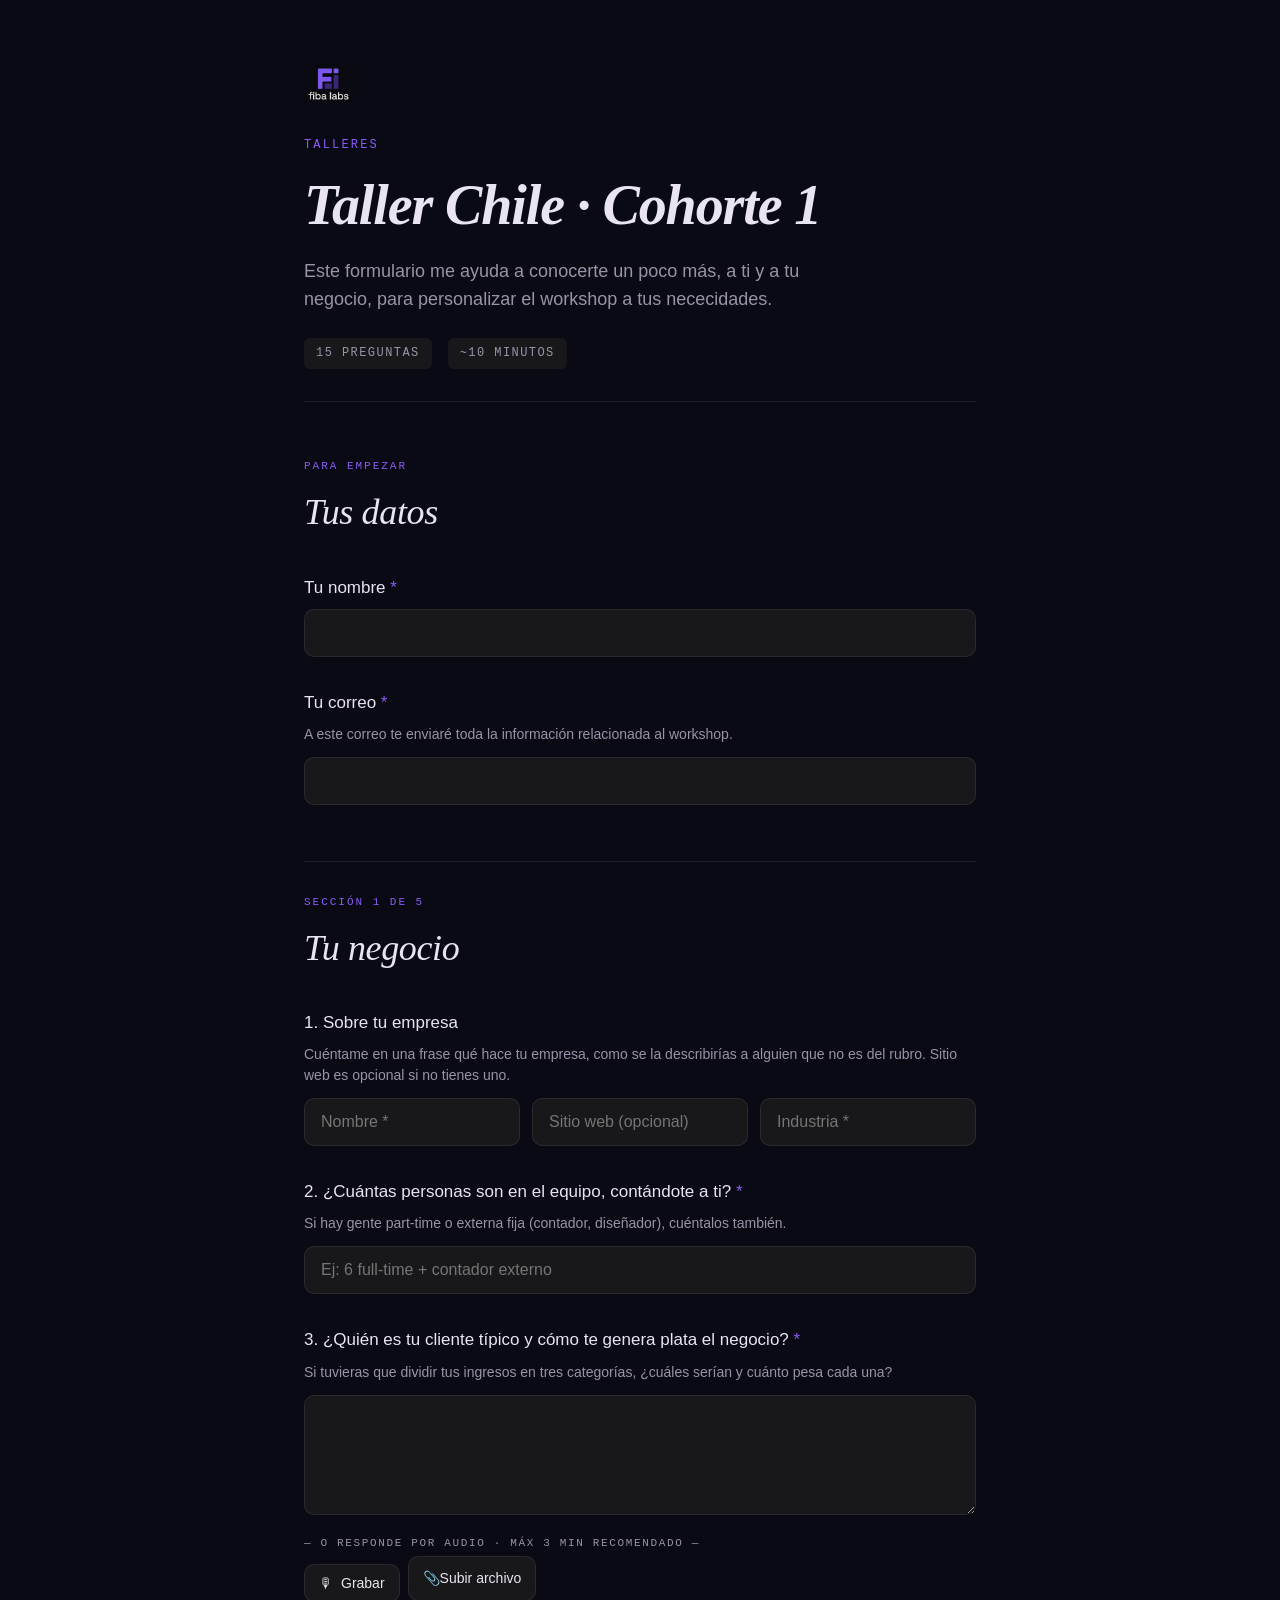
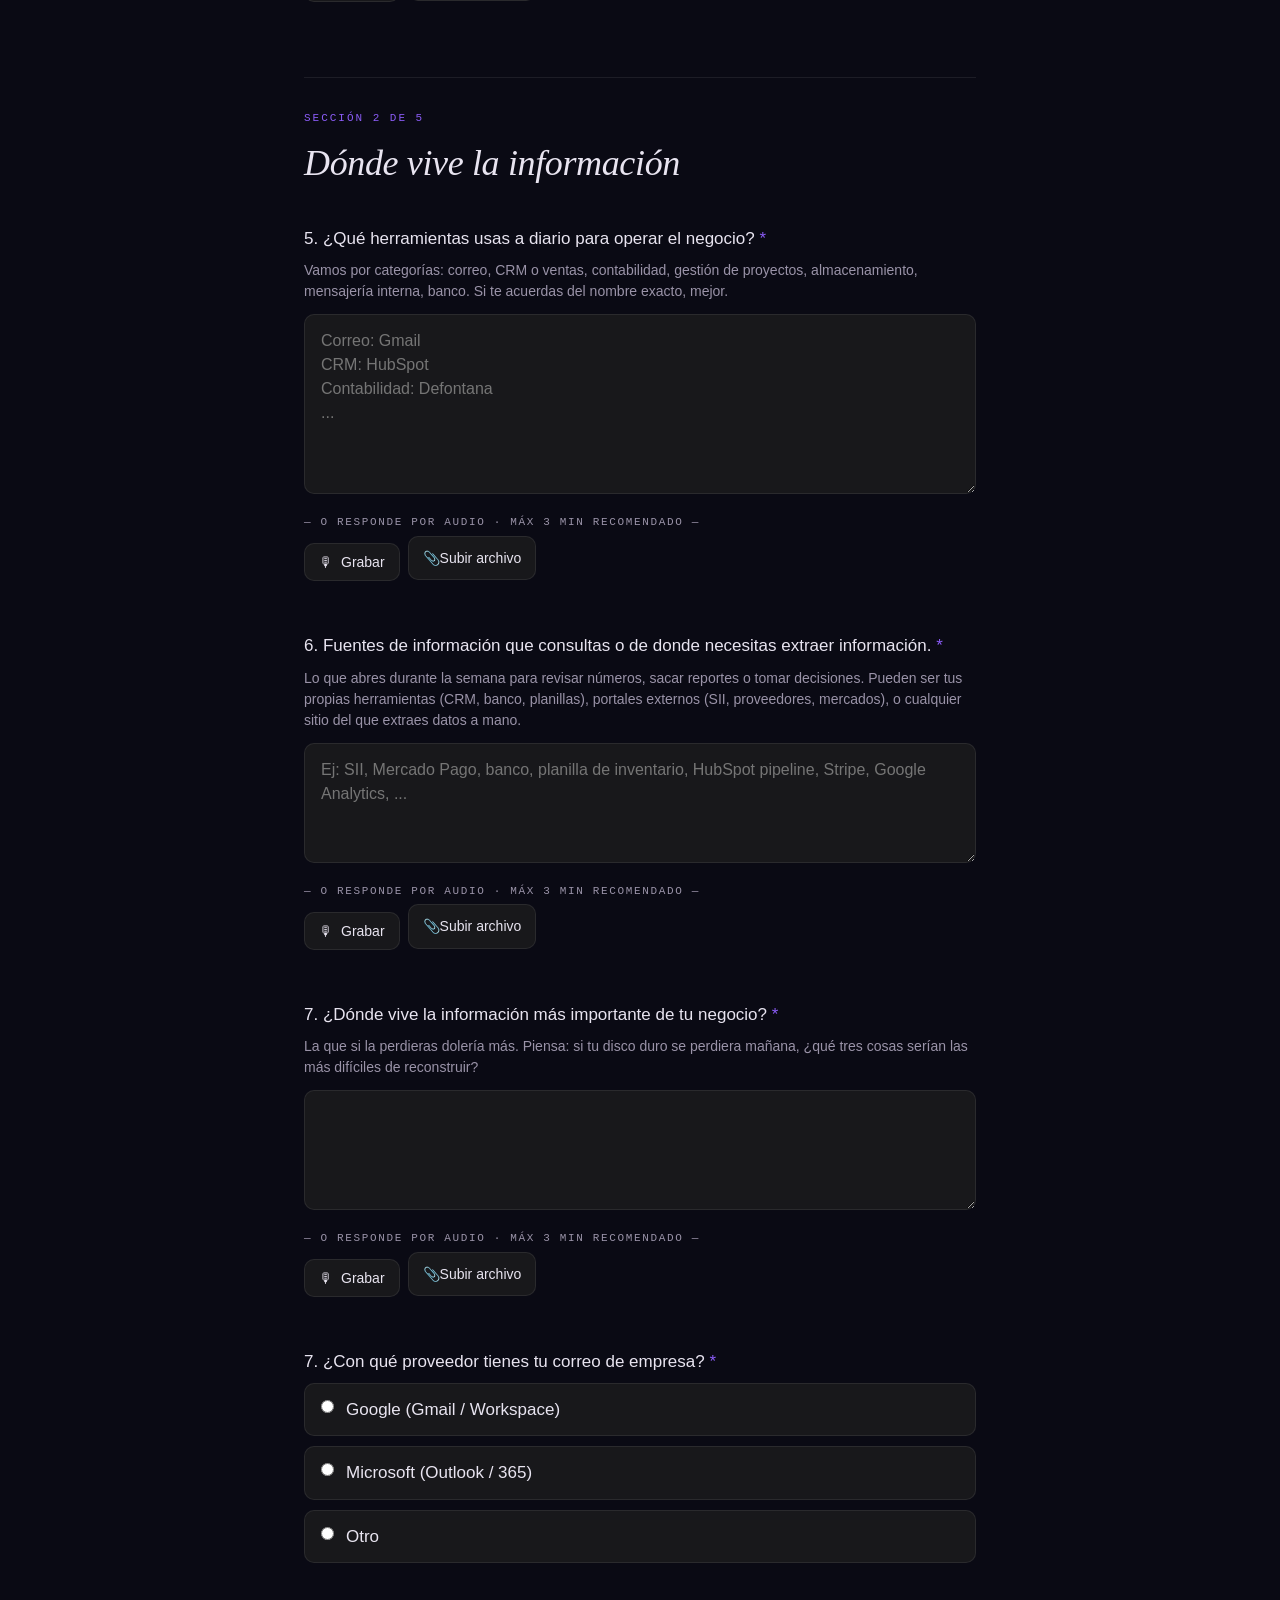
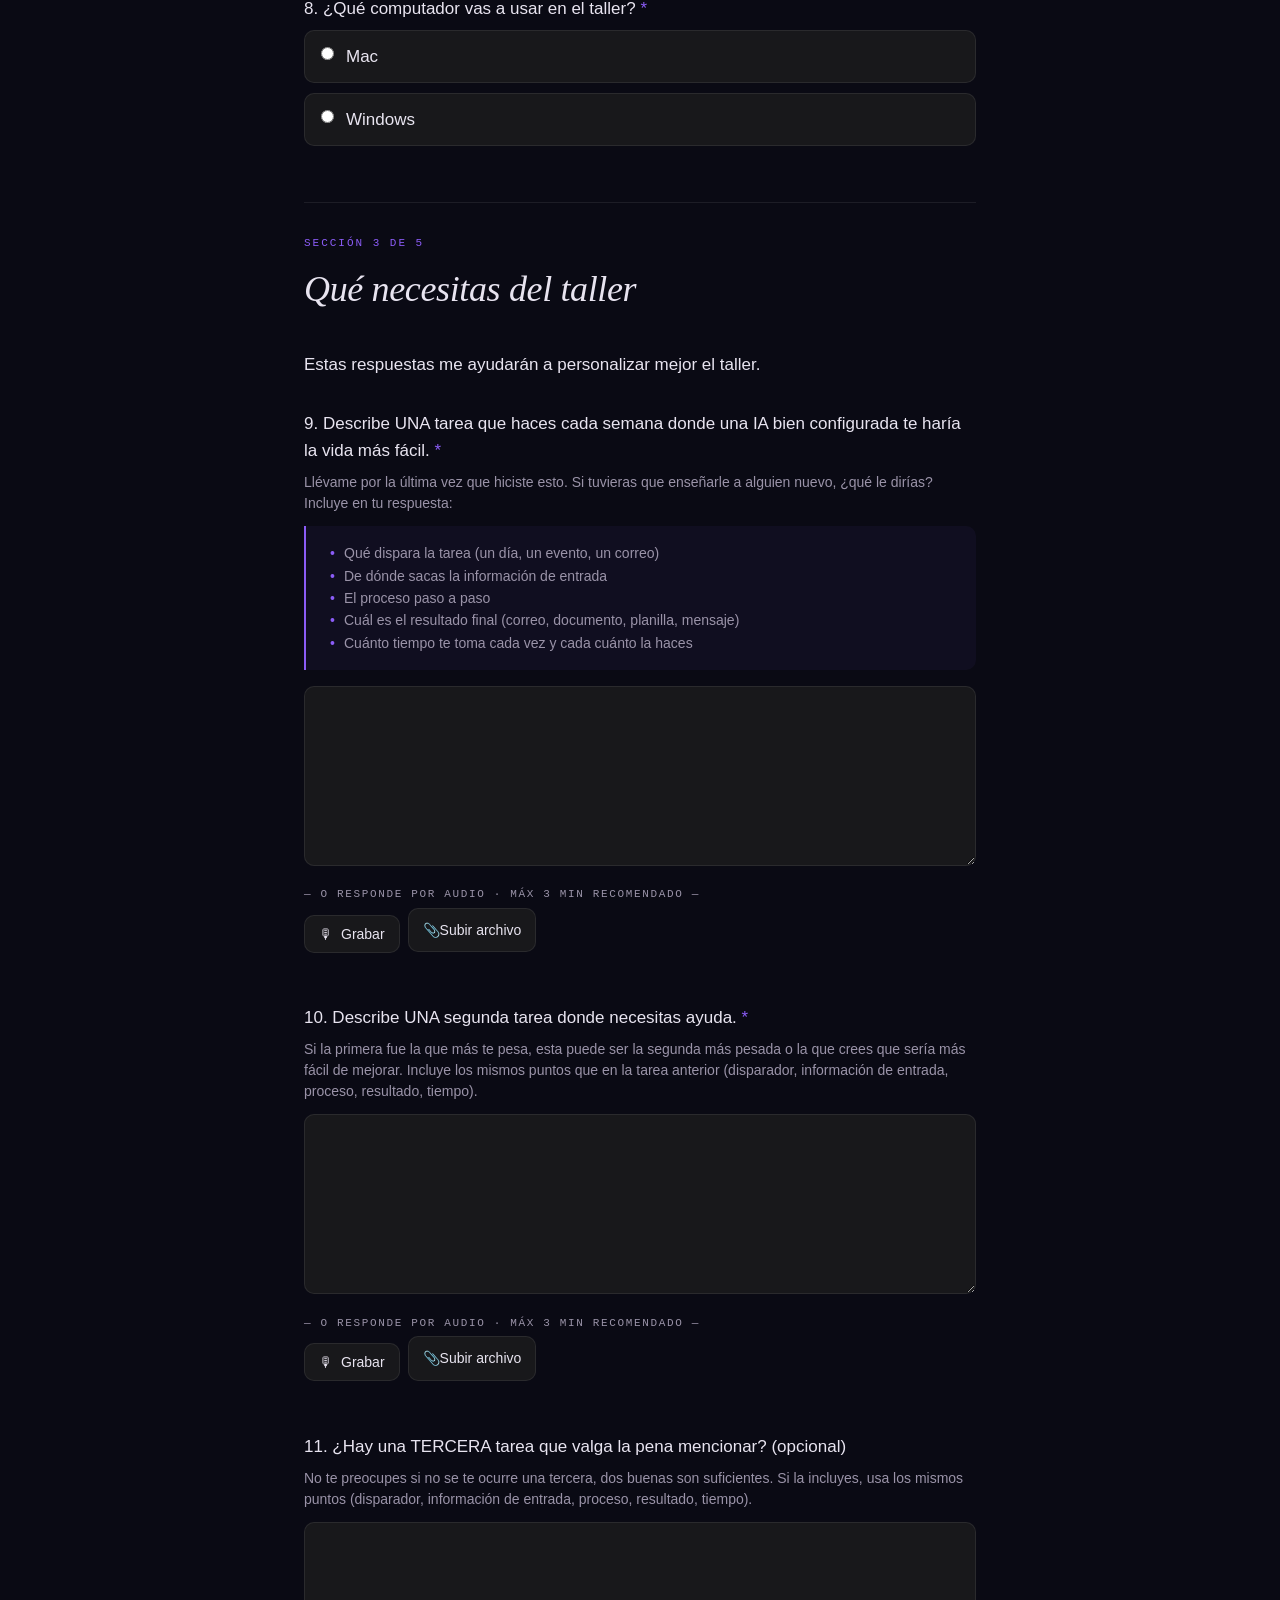
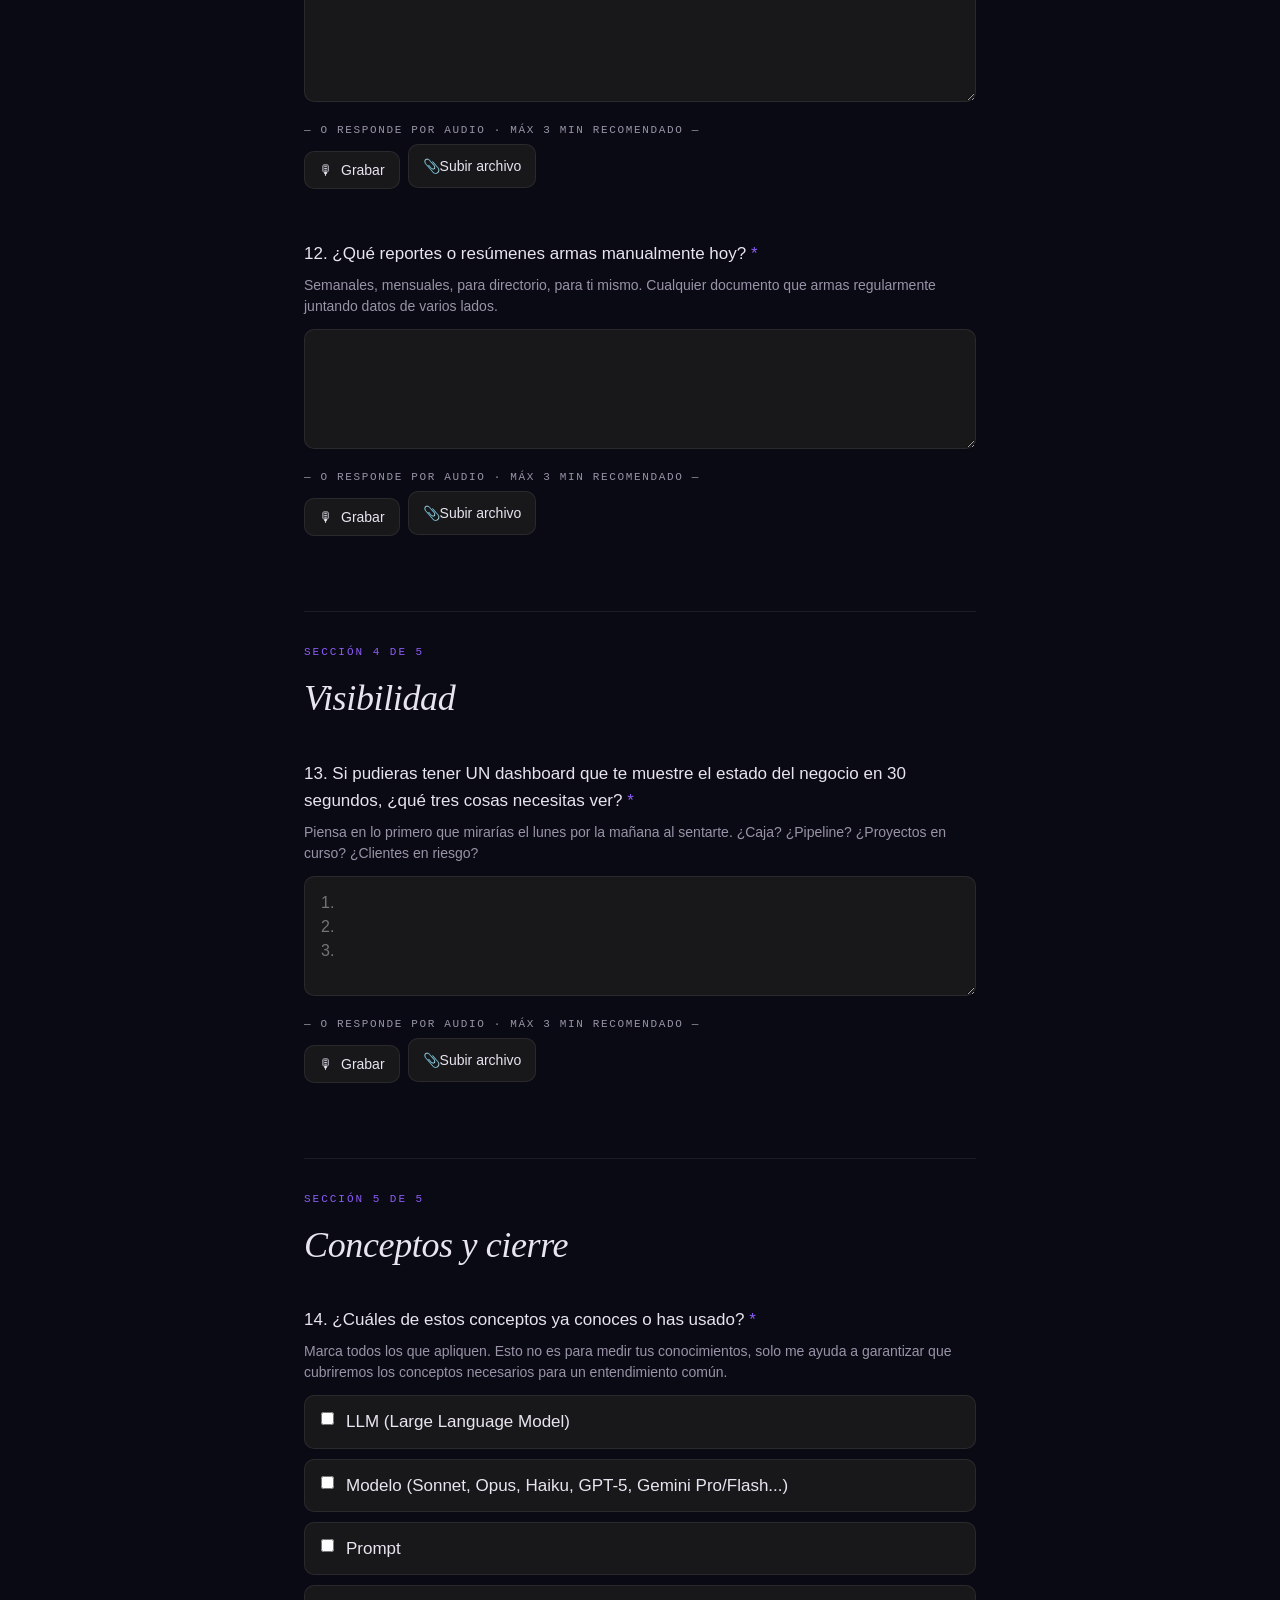
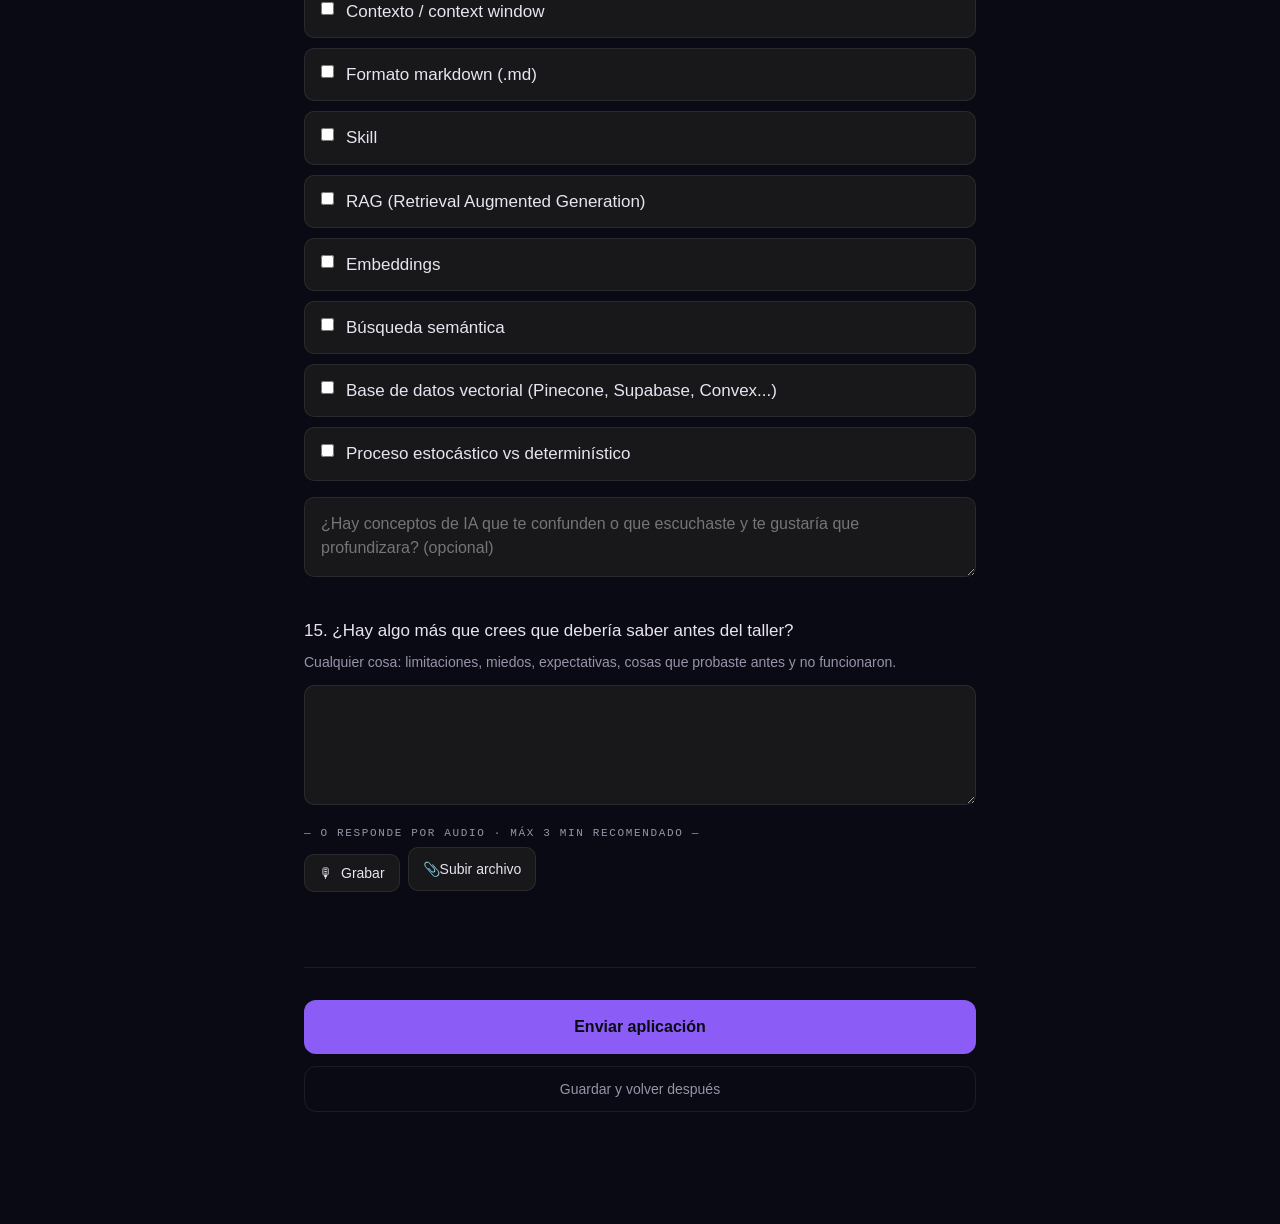
==== chile-1/index.html @ effe6dd5 "soften section 3 intro: drop pre-workshop skill-building reference" ====
<!DOCTYPE html>
<html lang="es">
<head>
  <meta charset="UTF-8">
  <meta name="viewport" content="width=device-width, initial-scale=1.0">
  <title>Aplicar · Taller Chile · Fiba Labs</title>
  <link rel="stylesheet" href="../assets/style.css">
</head>
<body>
  <main class="container narrow">
    <div class="test-banner" id="test-banner" style="display:none;">
      🧪 MODO TEST · validación desactivada para envío parcial · quita <code>?test=1</code> de la URL para volver al modo normal
    </div>
    <header class="form-header">
      <a href="../" class="logo-link">
        <img src="../assets/logo.png" alt="Fiba Labs" class="logo">
      </a>
      <p class="eyebrow">Talleres</p>
      <h1>Taller Chile · Cohorte 1</h1>
      <p class="lead">Este formulario me ayuda a conocerte un poco más, a ti y a tu negocio, para personalizar el workshop a tus nececidades.</p>
      <div class="form-meta">
        <span>15 preguntas</span>
        <span>~10 minutos</span>
      </div>
    </header>

    <form id="apply-form">
      <input type="hidden" name="cohort" value="chile-1">

      <!-- DATOS DE CONTACTO -->
      <section class="section">
        <p class="section-eyebrow">Para empezar</p>
        <h2>Tus datos</h2>

        <div class="field">
          <label for="contact_name">Tu nombre <span class="required">*</span></label>
          <input id="contact_name" type="text" name="contact_name" required>
        </div>

        <div class="field">
          <label for="contact_email">Tu correo <span class="required">*</span></label>
          <span class="hint">A este correo te enviaré toda la información relacionada al workshop.</span>
          <input id="contact_email" type="email" name="contact_email" required>
        </div>
      </section>

      <!-- SECCIÓN 1 -->
      <section class="section">
        <p class="section-eyebrow">Sección 1 de 5</p>
        <h2>Tu negocio</h2>

        <div class="field">
          <label>1. Sobre tu empresa</label>
          <span class="hint">Cuéntame en una frase qué hace tu empresa, como se la describirías a alguien que no es del rubro. Sitio web es opcional si no tienes uno.</span>
          <div class="field-grid">
            <input type="text" name="q1_empresa" placeholder="Nombre *" required>
            <input type="text" name="q1_web" placeholder="Sitio web (opcional)">
            <input type="text" name="q1_industria" placeholder="Industria *" required>
          </div>
        </div>

        <div class="field">
          <label for="q2">2. ¿Cuántas personas son en el equipo, contándote a ti? <span class="required">*</span></label>
          <span class="hint">Si hay gente part-time o externa fija (contador, diseñador), cuéntalos también.</span>
          <input id="q2" type="text" name="q2_equipo" placeholder="Ej: 6 full-time + contador externo" required>
        </div>

        <div class="field">
          <label for="q3">3. ¿Quién es tu cliente típico y cómo te genera plata el negocio? <span class="required">*</span></label>
          <span class="hint">Si tuvieras que dividir tus ingresos en tres categorías, ¿cuáles serían y cuánto pesa cada una?</span>
          <textarea id="q3" name="q3_cliente_modelo" required></textarea>
          <p class="audio-or">— o responde por audio · máx 3 min recomendado —</p>
          <div class="audio-controls" data-audio-question="q3_cliente_modelo">
            <button type="button" class="audio-btn record-btn"><span class="icon">🎙</span><span class="label">Grabar</span></button>
            <label class="audio-btn upload-btn"><span class="icon">📎</span><span class="label">Subir archivo</span><input type="file" accept="audio/*" class="upload-input"></label>
          </div>
          <div class="audio-attachments"></div>
        </div>

      </section>

      <!-- SECCIÓN 2 -->
      <section class="section">
        <p class="section-eyebrow">Sección 2 de 5</p>
        <h2>Dónde vive la información</h2>

        <div class="field">
          <label for="q5">5. ¿Qué herramientas usas a diario para operar el negocio? <span class="required">*</span></label>
          <span class="hint">Vamos por categorías: correo, CRM o ventas, contabilidad, gestión de proyectos, almacenamiento, mensajería interna, banco. Si te acuerdas del nombre exacto, mejor.</span>
          <textarea id="q5" name="q5_herramientas" class="tall" placeholder="Correo: Gmail&#10;CRM: HubSpot&#10;Contabilidad: Defontana&#10;..." required></textarea>
          <p class="audio-or">— o responde por audio · máx 3 min recomendado —</p>
          <div class="audio-controls" data-audio-question="q5_herramientas">
            <button type="button" class="audio-btn record-btn"><span class="icon">🎙</span><span class="label">Grabar</span></button>
            <label class="audio-btn upload-btn"><span class="icon">📎</span><span class="label">Subir archivo</span><input type="file" accept="audio/*" class="upload-input"></label>
          </div>
          <div class="audio-attachments"></div>
        </div>

        <div class="field">
          <label for="q5b">6. Fuentes de información que consultas o de donde necesitas extraer información. <span class="required">*</span></label>
          <span class="hint">Lo que abres durante la semana para revisar números, sacar reportes o tomar decisiones. Pueden ser tus propias herramientas (CRM, banco, planillas), portales externos (SII, proveedores, mercados), o cualquier sitio del que extraes datos a mano.</span>
          <textarea id="q5b" name="q5b_fuentes_datos" placeholder="Ej: SII, Mercado Pago, banco, planilla de inventario, HubSpot pipeline, Stripe, Google Analytics, ..." required></textarea>
          <p class="audio-or">— o responde por audio · máx 3 min recomendado —</p>
          <div class="audio-controls" data-audio-question="q5b_fuentes_datos">
            <button type="button" class="audio-btn record-btn"><span class="icon">🎙</span><span class="label">Grabar</span></button>
            <label class="audio-btn upload-btn"><span class="icon">📎</span><span class="label">Subir archivo</span><input type="file" accept="audio/*" class="upload-input"></label>
          </div>
          <div class="audio-attachments"></div>
        </div>

        <div class="field">
          <label for="q6">7. ¿Dónde vive la información más importante de tu negocio? <span class="required">*</span></label>
          <span class="hint">La que si la perdieras dolería más. Piensa: si tu disco duro se perdiera mañana, ¿qué tres cosas serían las más difíciles de reconstruir?</span>
          <textarea id="q6" name="q6_info_critica" required></textarea>
          <p class="audio-or">— o responde por audio · máx 3 min recomendado —</p>
          <div class="audio-controls" data-audio-question="q6_info_critica">
            <button type="button" class="audio-btn record-btn"><span class="icon">🎙</span><span class="label">Grabar</span></button>
            <label class="audio-btn upload-btn"><span class="icon">📎</span><span class="label">Subir archivo</span><input type="file" accept="audio/*" class="upload-input"></label>
          </div>
          <div class="audio-attachments"></div>
        </div>

        <div class="field">
          <label>7. ¿Con qué proveedor tienes tu correo de empresa? <span class="required">*</span></label>
          <div class="options">
            <label><input type="radio" name="q7_correo" value="google" required><span>Google (Gmail / Workspace)</span></label>
            <label><input type="radio" name="q7_correo" value="microsoft"><span>Microsoft (Outlook / 365)</span></label>
            <label><input type="radio" name="q7_correo" value="otro"><span>Otro</span></label>
          </div>
        </div>

        <div class="field">
          <label>8. ¿Qué computador vas a usar en el taller? <span class="required">*</span></label>
          <div class="options">
            <label><input type="radio" name="q8_computador" value="mac" required><span>Mac</span></label>
            <label><input type="radio" name="q8_computador" value="windows"><span>Windows</span></label>
          </div>
        </div>
      </section>

      <!-- SECCIÓN 3 -->
      <section class="section">
        <p class="section-eyebrow">Sección 3 de 5</p>
        <h2>Qué necesitas del taller</h2>
        <p class="hint" style="margin-bottom: 32px;">Estas respuestas me ayudarán a personalizar mejor el taller.</p>

        <div class="field">
          <label for="q9">9. Describe UNA tarea que haces cada semana donde una IA bien configurada te haría la vida más fácil. <span class="required">*</span></label>
          <span class="hint">Llévame por la última vez que hiciste esto. Si tuvieras que enseñarle a alguien nuevo, ¿qué le dirías? Incluye en tu respuesta:</span>
          <ul class="prompt-list">
            <li>Qué dispara la tarea (un día, un evento, un correo)</li>
            <li>De dónde sacas la información de entrada</li>
            <li>El proceso paso a paso</li>
            <li>Cuál es el resultado final (correo, documento, planilla, mensaje)</li>
            <li>Cuánto tiempo te toma cada vez y cada cuánto la haces</li>
          </ul>
          <textarea id="q9" name="q9_tarea" class="tall" required></textarea>
          <p class="audio-or">— o responde por audio · máx 3 min recomendado —</p>
          <div class="audio-controls" data-audio-question="q9_tarea">
            <button type="button" class="audio-btn record-btn"><span class="icon">🎙</span><span class="label">Grabar</span></button>
            <label class="audio-btn upload-btn"><span class="icon">📎</span><span class="label">Subir archivo</span><input type="file" accept="audio/*" class="upload-input"></label>
          </div>
          <div class="audio-attachments"></div>
        </div>

        <div class="field">
          <label for="q10">10. Describe UNA segunda tarea donde necesitas ayuda. <span class="required">*</span></label>
          <span class="hint">Si la primera fue la que más te pesa, esta puede ser la segunda más pesada o la que crees que sería más fácil de mejorar. Incluye los mismos puntos que en la tarea anterior (disparador, información de entrada, proceso, resultado, tiempo).</span>
          <textarea id="q10" name="q10_tarea" class="tall" required></textarea>
          <p class="audio-or">— o responde por audio · máx 3 min recomendado —</p>
          <div class="audio-controls" data-audio-question="q10_tarea">
            <button type="button" class="audio-btn record-btn"><span class="icon">🎙</span><span class="label">Grabar</span></button>
            <label class="audio-btn upload-btn"><span class="icon">📎</span><span class="label">Subir archivo</span><input type="file" accept="audio/*" class="upload-input"></label>
          </div>
          <div class="audio-attachments"></div>
        </div>

        <div class="field">
          <label for="q11">11. ¿Hay una TERCERA tarea que valga la pena mencionar? (opcional)</label>
          <span class="hint">No te preocupes si no se te ocurre una tercera, dos buenas son suficientes. Si la incluyes, usa los mismos puntos (disparador, información de entrada, proceso, resultado, tiempo).</span>
          <textarea id="q11" name="q11_tarea" class="tall"></textarea>
          <p class="audio-or">— o responde por audio · máx 3 min recomendado —</p>
          <div class="audio-controls" data-audio-question="q11_tarea">
            <button type="button" class="audio-btn record-btn"><span class="icon">🎙</span><span class="label">Grabar</span></button>
            <label class="audio-btn upload-btn"><span class="icon">📎</span><span class="label">Subir archivo</span><input type="file" accept="audio/*" class="upload-input"></label>
          </div>
          <div class="audio-attachments"></div>
        </div>

        <div class="field">
          <label for="q12">12. ¿Qué reportes o resúmenes armas manualmente hoy? <span class="required">*</span></label>
          <span class="hint">Semanales, mensuales, para directorio, para ti mismo. Cualquier documento que armas regularmente juntando datos de varios lados.</span>
          <textarea id="q12" name="q12_reportes" required></textarea>
          <p class="audio-or">— o responde por audio · máx 3 min recomendado —</p>
          <div class="audio-controls" data-audio-question="q12_reportes">
            <button type="button" class="audio-btn record-btn"><span class="icon">🎙</span><span class="label">Grabar</span></button>
            <label class="audio-btn upload-btn"><span class="icon">📎</span><span class="label">Subir archivo</span><input type="file" accept="audio/*" class="upload-input"></label>
          </div>
          <div class="audio-attachments"></div>
        </div>
      </section>

      <!-- SECCIÓN 4 -->
      <section class="section">
        <p class="section-eyebrow">Sección 4 de 5</p>
        <h2>Visibilidad</h2>

        <div class="field">
          <label for="q13">13. Si pudieras tener UN dashboard que te muestre el estado del negocio en 30 segundos, ¿qué tres cosas necesitas ver? <span class="required">*</span></label>
          <span class="hint">Piensa en lo primero que mirarías el lunes por la mañana al sentarte. ¿Caja? ¿Pipeline? ¿Proyectos en curso? ¿Clientes en riesgo?</span>
          <textarea id="q13" name="q13_dashboard" placeholder="1.&#10;2.&#10;3." required></textarea>
          <p class="audio-or">— o responde por audio · máx 3 min recomendado —</p>
          <div class="audio-controls" data-audio-question="q13_dashboard">
            <button type="button" class="audio-btn record-btn"><span class="icon">🎙</span><span class="label">Grabar</span></button>
            <label class="audio-btn upload-btn"><span class="icon">📎</span><span class="label">Subir archivo</span><input type="file" accept="audio/*" class="upload-input"></label>
          </div>
          <div class="audio-attachments"></div>
        </div>
      </section>

      <!-- SECCIÓN 5 -->
      <section class="section">
        <p class="section-eyebrow">Sección 5 de 5</p>
        <h2>Conceptos y cierre</h2>

        <div class="field">
          <label>14. ¿Cuáles de estos conceptos ya conoces o has usado? <span class="required">*</span></label>
          <span class="hint">Marca todos los que apliquen. Esto no es para medir tus conocimientos, solo me ayuda a garantizar que cubriremos los conceptos necesarios para un entendimiento común.</span>
          <div class="options">
            <label><input type="checkbox" name="q14_conceptos" value="llm"><span>LLM (Large Language Model)</span></label>
            <label><input type="checkbox" name="q14_conceptos" value="modelo"><span>Modelo (Sonnet, Opus, Haiku, GPT-5, Gemini Pro/Flash...)</span></label>
            <label><input type="checkbox" name="q14_conceptos" value="prompt"><span>Prompt</span></label>
            <label><input type="checkbox" name="q14_conceptos" value="contexto"><span>Contexto / context window</span></label>
            <label><input type="checkbox" name="q14_conceptos" value="markdown"><span>Formato markdown (.md)</span></label>
            <label><input type="checkbox" name="q14_conceptos" value="skill"><span>Skill</span></label>
            <label><input type="checkbox" name="q14_conceptos" value="rag"><span>RAG (Retrieval Augmented Generation)</span></label>
            <label><input type="checkbox" name="q14_conceptos" value="embeddings"><span>Embeddings</span></label>
            <label><input type="checkbox" name="q14_conceptos" value="busqueda_semantica"><span>Búsqueda semántica</span></label>
            <label><input type="checkbox" name="q14_conceptos" value="vector_db"><span>Base de datos vectorial (Pinecone, Supabase, Convex...)</span></label>
            <label><input type="checkbox" name="q14_conceptos" value="estocastico_deterministico"><span>Proceso estocástico vs determinístico</span></label>
          </div>
          <textarea name="q14_dudas" placeholder="¿Hay conceptos de IA que te confunden o que escuchaste y te gustaría que profundizara? (opcional)" style="margin-top: 16px; min-height: 80px;"></textarea>
        </div>

        <div class="field">
          <label for="q15">15. ¿Hay algo más que crees que debería saber antes del taller?</label>
          <span class="hint">Cualquier cosa: limitaciones, miedos, expectativas, cosas que probaste antes y no funcionaron.</span>
          <textarea id="q15" name="q15_extra"></textarea>
          <p class="audio-or">— o responde por audio · máx 3 min recomendado —</p>
          <div class="audio-controls" data-audio-question="q15_extra">
            <button type="button" class="audio-btn record-btn"><span class="icon">🎙</span><span class="label">Grabar</span></button>
            <label class="audio-btn upload-btn"><span class="icon">📎</span><span class="label">Subir archivo</span><input type="file" accept="audio/*" class="upload-input"></label>
          </div>
          <div class="audio-attachments"></div>
        </div>

      </section>

      <div class="submit-row">
        <button type="submit" class="submit" id="submit-btn">Enviar aplicación</button>
        <button type="button" class="submit-secondary" id="save-later-btn">Guardar y volver después</button>
        <p class="status" id="status"></p>
      </div>
    </form>

    <div class="modal-backdrop" id="save-later-modal" style="display:none;">
      <div class="modal">
        <h3>Tu progreso está guardado</h3>
        <p>Las respuestas de texto quedan guardadas en este navegador. Los audios que ya grabaste también están seguros, ya se subieron al taller.</p>
        <p>Cuando vuelvas a esta página desde el mismo navegador, vas a encontrar todo como lo dejaste y podrás continuar.</p>
        <div class="modal-actions">
          <button type="button" class="btn-secondary" id="modal-close">Cerrar y volver después</button>
          <button type="button" class="btn-primary" id="modal-submit">Enviar igual ahora</button>
        </div>
      </div>
    </div>

    <div class="draft-pill" id="draft-pill" style="display:none;">
      <span class="dot"></span><span id="draft-pill-text">Borrador guardado</span>
    </div>
  </main>

  <script>
    /**
     * Chile-1 form — record audio per long-form question, upload, then submit text payload.
     * - Audio attachments uploaded to Apps Script (action=upload-audio) → Drive
     * - On success, sheet row gets text fields + comma-separated Drive URLs per audio question
     * - ?test=1 disables required-field validation and shows a banner
     */

    const ENDPOINT = 'https://script.google.com/macros/s/AKfycbxxww3PQ_q1d3Rewkzi4Lp5Ex50ePC2M7MgUumVaBvuMfAlwn5oag5InMVzjiwcqQGz/exec';

    // ---------- TEST MODE ----------
    const isTestMode = new URLSearchParams(window.location.search).get('test') === '1';
    if (isTestMode) {
      document.getElementById('apply-form').setAttribute('novalidate', '');
      const banner = document.getElementById('test-banner');
      if (banner) banner.style.display = 'block';
    }

    // ---------- DRAFT AUTOSAVE (text only, localStorage) ----------
    const DRAFT_KEY = 'talleres-fiba:chile-1:draft:v1';
    const AUDIO_DRAFT_KEY = 'talleres-fiba:chile-1:audios:v1';
    const SUBMISSION_ID_KEY = 'talleres-fiba:chile-1:submission_id:v1';
    const DRAFT_MAX_AGE_MS = 30 * 24 * 60 * 60 * 1000; // 30 days
    const draftPill = document.getElementById('draft-pill');
    const draftPillText = document.getElementById('draft-pill-text');

    // Stable submission_id across sessions: created on first audio upload, persisted to localStorage,
    // reused on every subsequent audio + final form submit. Cleared on successful submit.
    const getOrCreateSubmissionId = (contactEmail) => {
      const cached = (() => { try { return localStorage.getItem(SUBMISSION_ID_KEY); } catch (e) { return null; } })();
      if (cached) return cached;
      const fresh = (contactEmail || 'anon').replace(/[^a-z0-9]/gi, '_').toLowerCase() + '_' + Date.now();
      try { localStorage.setItem(SUBMISSION_ID_KEY, fresh); } catch (e) {}
      return fresh;
    };

    const loadAudioDraft = () => {
      try {
        const raw = localStorage.getItem(AUDIO_DRAFT_KEY);
        if (!raw) return null;
        const draft = JSON.parse(raw);
        if (!draft.saved_at || (Date.now() - draft.saved_at) > DRAFT_MAX_AGE_MS) {
          localStorage.removeItem(AUDIO_DRAFT_KEY);
          return null;
        }
        return draft;
      } catch (e) { return null; }
    };

    const saveAudioDraft = (entriesByQid) => {
      try {
        localStorage.setItem(AUDIO_DRAFT_KEY, JSON.stringify({
          saved_at: Date.now(),
          entries: entriesByQid,
        }));
      } catch (e) {}
    };

    const clearAudioDraft = () => {
      try { localStorage.removeItem(AUDIO_DRAFT_KEY); } catch (e) {}
      try { localStorage.removeItem(SUBMISSION_ID_KEY); } catch (e) {}
    };

    const collectFormState = () => {
      const state = {};
      const form = document.getElementById('apply-form');
      const fd = new FormData(form);
      for (const [k, v] of fd.entries()) {
        // Skip internal markers + audio meta we don't want persisted
        if (k.endsWith('__audio_filenames')) continue;
        if (k === 'submission_id') continue;
        if (state[k] !== undefined) {
          state[k] = Array.isArray(state[k]) ? [...state[k], v] : [state[k], v];
        } else {
          state[k] = v;
        }
      }
      return state;
    };

    const restoreFormState = (state) => {
      const form = document.getElementById('apply-form');
      Object.entries(state).forEach(([name, value]) => {
        const elements = form.querySelectorAll(`[name="${CSS.escape(name)}"]`);
        if (elements.length === 0) return;
        const first = elements[0];
        if (first.type === 'checkbox') {
          const values = Array.isArray(value) ? value : [value];
          elements.forEach(el => { el.checked = values.includes(el.value); });
        } else if (first.type === 'radio') {
          elements.forEach(el => { el.checked = (el.value === value); });
        } else {
          // text/textarea/email/number — restore to first matching
          first.value = value;
        }
      });
    };

    const saveDraft = () => {
      try {
        const payload = {
          state: collectFormState(),
          saved_at: Date.now(),
        };
        localStorage.setItem(DRAFT_KEY, JSON.stringify(payload));
        showDraftPill('Borrador guardado');
      } catch (e) {
        // Quota or private mode — fail silently
      }
    };

    const loadDraft = () => {
      try {
        const raw = localStorage.getItem(DRAFT_KEY);
        if (!raw) return null;
        const draft = JSON.parse(raw);
        if (!draft.saved_at || (Date.now() - draft.saved_at) > DRAFT_MAX_AGE_MS) {
          localStorage.removeItem(DRAFT_KEY);
          return null;
        }
        return draft;
      } catch (e) {
        return null;
      }
    };

    const clearDraft = () => {
      try { localStorage.removeItem(DRAFT_KEY); } catch (e) {}
      clearAudioDraft();
      if (draftPill) draftPill.style.display = 'none';
    };

    let draftPillTimer = null;
    const showDraftPill = (text) => {
      if (!draftPill) return;
      draftPillText.textContent = text;
      draftPill.style.display = 'flex';
      clearTimeout(draftPillTimer);
      draftPillTimer = setTimeout(() => {
        draftPillText.textContent = 'Borrador guardado · hace un momento';
      }, 200);
    };

    // Restore on load
    (() => {
      const draft = loadDraft();
      if (draft && draft.state) {
        restoreFormState(draft.state);
        if (draftPill) {
          draftPillText.textContent = 'Borrador restaurado';
          draftPill.style.display = 'flex';
        }
      }
    })();

    // Debounced autosave on any input/change
    let saveTimer = null;
    const scheduleSave = () => {
      clearTimeout(saveTimer);
      saveTimer = setTimeout(saveDraft, 600);
    };
    document.getElementById('apply-form').addEventListener('input', scheduleSave);
    document.getElementById('apply-form').addEventListener('change', scheduleSave);

    // ---------- SAVE-FOR-LATER MODAL ----------
    const modal = document.getElementById('save-later-modal');
    document.getElementById('save-later-btn').addEventListener('click', () => {
      saveDraft();
      modal.style.display = 'flex';
    });
    document.getElementById('modal-close').addEventListener('click', () => {
      modal.style.display = 'none';
    });
    document.getElementById('modal-submit').addEventListener('click', () => {
      modal.style.display = 'none';
      document.getElementById('apply-form').requestSubmit();
    });
    modal.addEventListener('click', (e) => {
      if (e.target === modal) modal.style.display = 'none';
    });


    // ---------- AUDIO STATE ----------
    /** Map<questionId, Array<{ id, blob, source, durationSec, mime }>> */
    const audioStore = new Map();
    let nextEntryId = 1;

    const fmtDuration = sec => {
      const m = Math.floor(sec / 60);
      const s = Math.floor(sec % 60).toString().padStart(2, '0');
      return `${m}:${s}`;
    };
    const fmtBytes = b => {
      if (b < 1024) return `${b} B`;
      if (b < 1024*1024) return `${(b/1024).toFixed(1)} KB`;
      return `${(b/(1024*1024)).toFixed(2)} MB`;
    };

    const renderAttachments = (controlsEl, qid) => {
      const container = controlsEl.parentElement.querySelector('.audio-attachments');
      const entries = audioStore.get(qid) || [];
      container.querySelectorAll('audio').forEach(a => { if (a.src) URL.revokeObjectURL(a.src); });
      container.innerHTML = '';

      entries.forEach((entry, i) => {
        const sourceLabel = entry.source === 'record' ? 'Grabado' : 'Subido';
        const sizeBytes = (entry.blob && entry.blob.size) || entry.size || 0;
        const div = document.createElement('div');
        div.className = 'audio-attachment';
        div.dataset.entryId = entry.id;

        // Status pill: uploading / uploaded / failed / restored ("guardado de antes")
        let statusPill = '';
        if (entry.uploadStatus === 'uploading') statusPill = '<span class="upload-progress">Subiendo…</span>';
        else if (entry.uploadStatus === 'failed') statusPill = '<span class="upload-progress" style="color:#ff7a85;">Falló subida</span>';
        else if (entry.restored) statusPill = '<span class="upload-progress" style="color:#4ade80;">✓ Guardado de antes</span>';
        else if (entry.uploaded) statusPill = '<span class="upload-progress" style="color:#4ade80;">✓ Guardado</span>';

        // Restored entries don't have a blob — show meta only, no playback
        const playbackHTML = (entry.blob && !entry.restored)
          ? `<audio controls src="${URL.createObjectURL(entry.blob)}"></audio>`
          : '';

        div.innerHTML = `
          <span class="audio-index">Audio ${i+1}</span>
          ${playbackHTML}
          <span class="audio-meta">${sourceLabel} · ${fmtDuration(entry.durationSec)} · ${fmtBytes(sizeBytes)}</span>
          ${statusPill}
          <button type="button" class="audio-delete">✕ Borrar</button>
        `;
        div.querySelector('.audio-delete').addEventListener('click', () => removeEntry(controlsEl, qid, entry.id));
        container.appendChild(div);
      });

      const ta = controlsEl.parentElement.querySelector('textarea');
      if (ta && entries.length > 0) ta.removeAttribute('required');
    };

    // Snapshot all in-memory entries (fresh + restored) into localStorage so a refresh restores them.
    const persistAudioStore = () => {
      const dump = {};
      audioStore.forEach((entries, qid) => {
        dump[qid] = entries.map(e => ({
          id: e.id,
          filename: e.filename || null,
          mime: e.mime || null,
          durationSec: e.durationSec || 0,
          size: (e.blob && e.blob.size) || e.size || 0,
          source: e.source,
          uploaded: !!e.uploaded,
        }));
      });
      saveAudioDraft(dump);
    };

    const uploadEntryToDrive = async (qid, entry) => {
      try {
        const contactEmail = (document.getElementById('contact_email') || {}).value || '';
        const submissionId = getOrCreateSubmissionId(contactEmail);
        const ext = guessExt(entry.mime);
        const filename = `${submissionId}__${qid}__${entry.id}.${ext}`;
        entry.filename = filename;
        entry.uploadStatus = 'uploading';
        // Re-render to show "subiendo" indicator
        const controlsEl = document.querySelector(`.audio-controls[data-audio-question="${qid}"]`);
        if (controlsEl) renderAttachments(controlsEl, qid);

        const base64 = await blobToBase64(entry.blob);

        await fetch(ENDPOINT, {
          method: 'POST',
          mode: 'no-cors',
          headers: { 'Content-Type': 'text/plain;charset=utf-8' },
          body: JSON.stringify({
            action: 'upload-audio',
            cohort: 'chile-1',
            submission_id: submissionId,
            question_id: qid,
            index: entry.id,
            filename,
            mime: entry.mime,
            duration_sec: entry.durationSec,
            size_bytes: entry.blob.size,
            source: entry.source,
            data_base64: base64,
          }),
        });

        entry.uploaded = true;
        entry.uploadStatus = 'done';
        persistAudioStore();
        if (controlsEl) renderAttachments(controlsEl, qid);
      } catch (err) {
        entry.uploadStatus = 'failed';
        const controlsEl = document.querySelector(`.audio-controls[data-audio-question="${qid}"]`);
        if (controlsEl) renderAttachments(controlsEl, qid);
      }
    };

    const addEntry = (controlsEl, qid, partialEntry) => {
      const entry = { id: nextEntryId++, ...partialEntry };
      const arr = audioStore.get(qid) || [];
      arr.push(entry);
      audioStore.set(qid, arr);
      renderAttachments(controlsEl, qid);
      // Fire-and-forget upload + persist metadata
      uploadEntryToDrive(qid, entry);
    };

    const removeEntry = async (controlsEl, qid, entryId) => {
      const arr = audioStore.get(qid) || [];
      const entry = arr.find(e => e.id === entryId);
      const next = arr.filter(e => e.id !== entryId);
      if (next.length === 0) audioStore.delete(qid);
      else audioStore.set(qid, next);
      renderAttachments(controlsEl, qid);
      persistAudioStore();

      // If audio was uploaded, ask server to delete from Drive
      if (entry && entry.filename && entry.uploaded) {
        const submissionId = (() => { try { return localStorage.getItem(SUBMISSION_ID_KEY); } catch (e) { return null; } })();
        try {
          await fetch(ENDPOINT, {
            method: 'POST',
            mode: 'no-cors',
            headers: { 'Content-Type': 'text/plain;charset=utf-8' },
            body: JSON.stringify({
              action: 'delete-audio',
              cohort: 'chile-1',
              submission_id: submissionId,
              filename: entry.filename,
            }),
          });
        } catch (e) {}
      }
    };

    // Restore audio cards from a previous session (no blobs — these are "guardado" cards).
    const restoreAudioCards = () => {
      const draft = loadAudioDraft();
      if (!draft || !draft.entries) return;
      const entriesByQid = draft.entries;
      let maxId = 0;
      Object.entries(entriesByQid).forEach(([qid, list]) => {
        const arr = audioStore.get(qid) || [];
        list.forEach(meta => {
          // Skip uploads that never finished
          if (!meta.uploaded) return;
          arr.push({
            id: meta.id,
            filename: meta.filename,
            mime: meta.mime,
            durationSec: meta.durationSec,
            size: meta.size,
            source: meta.source,
            uploaded: true,
            restored: true, // flag for renderAttachments to show as "guardado" without playback
          });
          if (meta.id > maxId) maxId = meta.id;
        });
        if (arr.length > 0) {
          audioStore.set(qid, arr);
          const controlsEl = document.querySelector(`.audio-controls[data-audio-question="${qid}"]`);
          if (controlsEl) renderAttachments(controlsEl, qid);
        }
      });
      if (maxId >= nextEntryId) nextEntryId = maxId + 1;
    };

    document.querySelectorAll('.audio-controls').forEach(controls => {
      const qid = controls.dataset.audioQuestion;
      const recordBtn = controls.querySelector('.record-btn');
      const uploadInput = controls.querySelector('.upload-input');

      let mediaRecorder = null;
      let chunks = [];
      let startTime = null;
      let timerInterval = null;

      recordBtn.addEventListener('click', async () => {
        if (mediaRecorder && mediaRecorder.state === 'recording') {
          mediaRecorder.stop();
          return;
        }
        try {
          const stream = await navigator.mediaDevices.getUserMedia({ audio: true });
          const mimes = ['audio/webm;codecs=opus', 'audio/webm', 'audio/mp4', 'audio/ogg;codecs=opus'];
          const mime = mimes.find(m => MediaRecorder.isTypeSupported(m)) || '';
          // Voice-quality bitrate. 32 kbps opus is intelligible for speech (~240 KB/min).
          const recorderOpts = mime ? { mimeType: mime, audioBitsPerSecond: 32000 } : { audioBitsPerSecond: 32000 };
          mediaRecorder = new MediaRecorder(stream, recorderOpts);
          chunks = [];
          startTime = Date.now();

          mediaRecorder.ondataavailable = e => { if (e.data.size > 0) chunks.push(e.data); };
          mediaRecorder.onstop = () => {
            const durationSec = (Date.now() - startTime) / 1000;
            const blob = new Blob(chunks, { type: mediaRecorder.mimeType || 'audio/webm' });
            addEntry(controls, qid, { blob, source: 'record', durationSec, mime: blob.type });
            stream.getTracks().forEach(t => t.stop());
            recordBtn.classList.remove('recording');
            recordBtn.innerHTML = '<span class="icon">🎙</span><span class="label">Grabar</span>';
            clearInterval(timerInterval);
          };

          mediaRecorder.start();
          recordBtn.classList.add('recording');
          recordBtn.innerHTML = '<span class="dot"></span><span class="label">Detener · 0:00</span>';
          timerInterval = setInterval(() => {
            const labelEl = recordBtn.querySelector('.label');
            if (labelEl) labelEl.textContent = `Detener · ${fmtDuration((Date.now()-startTime)/1000)}`;
          }, 500);
        } catch (err) {
          alert('No pude acceder al micrófono: ' + err.message);
        }
      });

      uploadInput.addEventListener('change', async () => {
        const file = uploadInput.files[0];
        if (!file) return;
        const url = URL.createObjectURL(file);
        const audio = new Audio();
        audio.preload = 'metadata';
        audio.src = url;
        const durationSec = await new Promise(resolve => {
          audio.addEventListener('loadedmetadata', () => resolve(audio.duration || 0));
          audio.addEventListener('error', () => resolve(0));
          setTimeout(() => resolve(0), 2000);
        });
        URL.revokeObjectURL(url);
        addEntry(controls, qid, { blob: file, source: 'upload', durationSec, mime: file.type || 'unknown' });
        uploadInput.value = '';
      });
    });

    // Restore audio cards from prior sessions (after controls are bound)
    restoreAudioCards();

    // ---------- BLOB → BASE64 ----------
    const blobToBase64 = blob => new Promise((resolve, reject) => {
      const reader = new FileReader();
      reader.onloadend = () => {
        // result is "[data-uri]" → strip prefix
        const result = reader.result;
        const base64 = result.substring(result.indexOf(',') + 1);
        resolve(base64);
      };
      reader.onerror = reject;
      reader.readAsDataURL(blob);
    });

    const guessExt = mime => {
      if (!mime) return 'webm';
      if (mime.includes('webm')) return 'webm';
      if (mime.includes('mp4') || mime.includes('m4a')) return 'm4a';
      if (mime.includes('mpeg') || mime.includes('mp3')) return 'mp3';
      if (mime.includes('ogg')) return 'ogg';
      if (mime.includes('wav')) return 'wav';
      return 'webm';
    };

    // ---------- SUBMIT ----------
    const form = document.getElementById('apply-form');
    const submitBtn = document.getElementById('submit-btn');
    const statusEl = document.getElementById('status');

    const setStatus = (msg, isError = false) => {
      statusEl.className = isError ? 'status error' : 'status';
      statusEl.textContent = msg;
    };

    form.addEventListener('submit', async e => {
      e.preventDefault();
      submitBtn.disabled = true;
      setStatus('');

      // Build base payload from form fields (cohort comes from the hidden input)
      const data = {};
      const fd = new FormData(form);
      for (const [k, v] of fd.entries()) {
        if (data[k] !== undefined) {
          data[k] = Array.isArray(data[k]) ? [...data[k], v] : [data[k], v];
        } else {
          data[k] = v;
        }
      }
      data.submitted_at = new Date().toISOString();

      // Audios already uploaded as user recorded/uploaded them. Use the same submission_id.
      const submissionId = getOrCreateSubmissionId(data.contact_email);
      submitBtn.textContent = 'Enviando formulario…';

      // Build the "filenames per question" markers from in-memory audioStore
      // (includes both fresh uploads and restored "guardado de antes" cards).
      const audioUrlsByQ = {};
      audioStore.forEach((entries, qid) => {
        const filenames = entries
          .filter(e => e.uploaded && e.filename)
          .sort((a, b) => a.id - b.id)
          .map(e => e.filename);
        if (filenames.length > 0) audioUrlsByQ[qid] = filenames;
      });

      // Wait briefly for any in-flight uploads still finishing
      const stillUploading = () => {
        let count = 0;
        audioStore.forEach(entries => {
          entries.forEach(e => { if (e.uploadStatus === 'uploading') count++; });
        });
        return count;
      };
      const startWait = Date.now();
      while (stillUploading() > 0 && (Date.now() - startWait) < 30000) {
        submitBtn.textContent = `Esperando ${stillUploading()} audio(s) que aún suben…`;
        await new Promise(r => setTimeout(r, 500));
      }
      submitBtn.textContent = 'Enviando formulario…';

      try {
        Object.keys(audioUrlsByQ).forEach(qid => {
          data[`${qid}__audio_filenames`] = audioUrlsByQ[qid].join('|');
        });
        data.submission_id = submissionId;

        const submitPayload = JSON.stringify({ action: 'submit-form', ...data });
        console.log('[talleres] submit-form POST starting, payload size:', submitPayload.length, 'bytes');
        const submitResp = await fetch(ENDPOINT, {
          method: 'POST',
          mode: 'no-cors',
          headers: { 'Content-Type': 'text/plain;charset=utf-8' },
          body: submitPayload,
        });
        console.log('[talleres] submit-form POST returned (no-cors, opaque)', submitResp);

        clearDraft();
        window.location.href = 'gracias.html';
      } catch (err) {
        console.error(err);
        setStatus('Algo falló. Escríbeme directo a carlos@fibalabs.com y lo resolvemos.', true);
        submitBtn.disabled = false;
        submitBtn.textContent = 'Enviar aplicación';
      }
    });
  </script>
</body>
</html>
---- assets/style.css ----
:root {
  --bg: #0A0A14;
  --surface: #18181B;
  --recessed: #4C2D91;
  --accent: #8B5CF6;
  --text: #E8E4F0;
  --muted: #9A93A8;
  --ghost: #F0EFF4;
  --border: rgba(255, 255, 255, 0.08);
  --border-strong: rgba(255, 255, 255, 0.16);
}

* { box-sizing: border-box; margin: 0; padding: 0; }

html { scroll-behavior: smooth; }

body {
  background: var(--bg);
  color: var(--text);
  font-family: "Space Grotesk", -apple-system, BlinkMacSystemFont, "Segoe UI", sans-serif;
  font-size: 17px;
  line-height: 1.6;
  -webkit-font-smoothing: antialiased;
  overscroll-behavior: none;
}

@import url('https://fonts.googleapis.com/css2?family=Space+Grotesk:wght@400;500;600;700&family=Instrument+Serif:ital@0;1&family=Fira+Code:wght@400;500&display=swap');

.container {
  max-width: 1100px;
  margin: 0 auto;
  padding: 64px 24px 96px;
}
.container.narrow { max-width: 720px; }

.hero { margin-bottom: 64px; }
.logo-link {
  display: inline-block;
  margin-bottom: 32px;
  transition: opacity 0.2s;
}
.logo-link:hover { opacity: 0.8; }
.logo {
  height: 48px;
  width: auto;
  display: block;
}
.thanks .logo-link { margin-bottom: 40px; }
.thanks .logo { margin: 0 auto; }
.form-header .logo-link { margin-bottom: 24px; }
.form-header .logo { height: 40px; }

.eyebrow {
  font-family: "Fira Code", monospace;
  font-size: 12px;
  text-transform: uppercase;
  letter-spacing: 0.18em;
  color: var(--accent);
  margin-bottom: 24px;
}
h1 {
  font-family: "Instrument Serif", serif;
  font-style: italic;
  font-size: clamp(48px, 8vw, 88px);
  line-height: 0.95;
  letter-spacing: -0.02em;
  margin-bottom: 16px;
}
.lead {
  font-size: 20px;
  color: var(--muted);
  max-width: 540px;
}

h2 {
  font-family: "Space Grotesk", sans-serif;
  font-size: 24px;
  font-weight: 600;
  letter-spacing: -0.01em;
  margin-bottom: 12px;
}
h3 {
  font-family: "Space Grotesk", sans-serif;
  font-size: 18px;
  font-weight: 600;
  margin-bottom: 8px;
}

.cohort-card {
  display: block;
  padding: 32px;
  background: var(--surface);
  border: 1px solid var(--border);
  border-radius: 24px;
  text-decoration: none;
  color: inherit;
  transition: all 0.3s cubic-bezier(0.25, 0.46, 0.45, 0.94);
}
.cohort-card:hover {
  border-color: var(--accent);
  transform: translateY(-2px);
  box-shadow: 0 20px 40px -20px var(--accent);
}
.cohort-meta {
  display: flex;
  align-items: center;
  gap: 12px;
  margin-bottom: 16px;
}
.cohort-date {
  font-family: "Fira Code", monospace;
  font-size: 12px;
  text-transform: uppercase;
  letter-spacing: 0.15em;
  color: var(--muted);
}
.badge {
  display: inline-block;
  padding: 4px 10px;
  border-radius: 999px;
  font-size: 11px;
  font-family: "Fira Code", monospace;
  text-transform: uppercase;
  letter-spacing: 0.12em;
}
.badge-active {
  background: rgba(139, 92, 246, 0.15);
  color: var(--accent);
  border: 1px solid rgba(139, 92, 246, 0.3);
}
.cohort-card p { color: var(--muted); margin-bottom: 24px; }
.cta {
  font-weight: 500;
  color: var(--accent);
}

.footer {
  margin-top: 96px;
  padding-top: 32px;
  border-top: 1px solid var(--border);
  font-family: "Fira Code", monospace;
  font-size: 12px;
  color: var(--muted);
  letter-spacing: 0.1em;
}

/* ============ FORM PAGE ============ */

.form-header {
  margin-bottom: 56px;
  padding-bottom: 32px;
  border-bottom: 1px solid var(--border);
}
.form-header h1 {
  font-size: clamp(36px, 6vw, 56px);
  margin-bottom: 24px;
}
.form-header .lead { font-size: 18px; }
.form-meta {
  margin-top: 24px;
  display: flex;
  flex-wrap: wrap;
  gap: 16px;
  font-family: "Fira Code", monospace;
  font-size: 12px;
  color: var(--muted);
  text-transform: uppercase;
  letter-spacing: 0.12em;
}
.form-meta span { padding: 6px 12px; background: var(--surface); border-radius: 6px; }

.section {
  margin-bottom: 56px;
  padding-top: 32px;
  border-top: 1px solid var(--border);
}
.section:first-of-type { border-top: none; padding-top: 0; }
.section-eyebrow {
  font-family: "Fira Code", monospace;
  font-size: 11px;
  text-transform: uppercase;
  letter-spacing: 0.18em;
  color: var(--accent);
  margin-bottom: 8px;
}
.section h2 {
  font-family: "Instrument Serif", serif;
  font-style: italic;
  font-size: 36px;
  font-weight: 400;
  margin-bottom: 32px;
  letter-spacing: -0.01em;
}

.field { margin-bottom: 32px; }
.field label {
  display: block;
  font-weight: 500;
  margin-bottom: 8px;
  color: var(--text);
}
.field .hint {
  display: block;
  font-size: 14px;
  color: var(--muted);
  margin-bottom: 12px;
  line-height: 1.5;
}
.field .why {
  display: block;
  font-size: 13px;
  color: var(--muted);
  margin-top: 8px;
  font-style: italic;
}
.field-grid {
  display: grid;
  grid-template-columns: 1fr 1fr 1fr;
  gap: 12px;
}
@media (max-width: 640px) {
  .field-grid { grid-template-columns: 1fr; }
}

input[type="text"],
input[type="email"],
input[type="number"],
textarea,
select {
  width: 100%;
  background: var(--surface);
  border: 1px solid var(--border);
  border-radius: 10px;
  padding: 14px 16px;
  color: var(--text);
  font-family: inherit;
  font-size: 16px;
  transition: border-color 0.2s, background 0.2s;
}
input:focus, textarea:focus, select:focus {
  outline: none;
  border-color: var(--accent);
  background: rgba(139, 92, 246, 0.04);
}
textarea { min-height: 120px; resize: vertical; line-height: 1.5; }
textarea.tall { min-height: 180px; }

.options { display: flex; flex-direction: column; gap: 10px; }
.options label {
  display: flex;
  align-items: flex-start;
  gap: 12px;
  padding: 12px 16px;
  background: var(--surface);
  border: 1px solid var(--border);
  border-radius: 10px;
  cursor: pointer;
  transition: all 0.2s;
  font-weight: 400;
  margin-bottom: 0;
}
.options label:hover { border-color: var(--border-strong); }
.options input[type="radio"],
.options input[type="checkbox"] {
  margin-top: 4px;
  accent-color: var(--accent);
  flex-shrink: 0;
}
.options input[type="radio"]:checked + span,
.options input[type="checkbox"]:checked + span { color: var(--accent); }
.options label:has(input:checked) {
  border-color: var(--accent);
  background: rgba(139, 92, 246, 0.06);
}

.subfields {
  margin-top: 16px;
  padding: 20px;
  background: rgba(139, 92, 246, 0.04);
  border-left: 2px solid var(--accent);
  border-radius: 0 10px 10px 0;
}
.subfields .field { margin-bottom: 16px; }
.subfields .field:last-child { margin-bottom: 0; }
.subfields label { font-size: 14px; color: var(--muted); }

.submit-row { margin-top: 56px; padding-top: 32px; border-top: 1px solid var(--border); }
button.submit {
  background: var(--accent);
  color: var(--bg);
  border: none;
  border-radius: 12px;
  padding: 18px 32px;
  font-family: inherit;
  font-size: 16px;
  font-weight: 600;
  cursor: pointer;
  transition: all 0.3s;
  width: 100%;
}
button.submit:hover {
  transform: translateY(-2px);
  box-shadow: 0 20px 40px -10px var(--accent);
}
button.submit:disabled { opacity: 0.6; cursor: not-allowed; transform: none; }

.status { margin-top: 16px; font-size: 14px; color: var(--muted); text-align: center; }
.status.error { color: #ff7a85; }

.required { color: var(--accent); }

/* Thank you page */
.thanks {
  text-align: center;
  padding: 96px 24px;
}
.thanks h1 { margin-bottom: 24px; }
.thanks .lead { margin: 0 auto 40px; max-width: 480px; }
.thanks a {
  color: var(--accent);
  text-decoration: none;
  font-family: "Fira Code", monospace;
  font-size: 14px;
  text-transform: uppercase;
  letter-spacing: 0.12em;
}
.thanks a:hover { text-decoration: underline; }

.prompt-list {
  list-style: none;
  padding: 16px 20px;
  margin: 0 0 16px;
  background: rgba(139, 92, 246, 0.05);
  border-left: 2px solid var(--accent);
  border-radius: 0 10px 10px 0;
}
.prompt-list li {
  font-size: 14px;
  color: var(--muted);
  line-height: 1.6;
  padding-left: 18px;
  position: relative;
}
.prompt-list li::before {
  content: "•";
  position: absolute;
  left: 4px;
  color: var(--accent);
}

/* ============ AUDIO ATTACHMENTS ============ */

.audio-or {
  font-family: "Fira Code", monospace;
  font-size: 11px;
  color: var(--muted);
  text-transform: uppercase;
  letter-spacing: 0.15em;
  margin: 12px 0 4px;
}
.audio-controls {
  display: flex;
  flex-wrap: wrap;
  gap: 8px;
  align-items: center;
}
.audio-btn {
  display: inline-flex;
  align-items: center;
  gap: 8px;
  padding: 10px 14px;
  background: var(--surface);
  border: 1px solid var(--border);
  border-radius: 10px;
  color: var(--text);
  font-family: inherit;
  font-size: 14px;
  font-weight: 500;
  cursor: pointer;
  transition: all 0.2s;
}
.audio-btn:hover { border-color: var(--accent); color: var(--accent); }
.audio-btn.recording {
  background: rgba(255, 80, 80, 0.1);
  border-color: #ff5050;
  color: #ff7a85;
}
.audio-btn .dot {
  width: 10px; height: 10px; border-radius: 50%;
  background: #ff5050;
  animation: blink 1s ease-in-out infinite;
}
@keyframes blink { 0%,100% { opacity: 1; } 50% { opacity: 0.3; } }
.audio-btn input[type="file"] { display: none; }
.audio-attachments {
  display: flex;
  flex-direction: column;
  gap: 8px;
  margin-top: 12px;
}
.audio-attachment {
  display: flex;
  align-items: center;
  gap: 12px;
  padding: 10px 14px;
  background: rgba(139, 92, 246, 0.06);
  border: 1px solid rgba(139, 92, 246, 0.3);
  border-radius: 10px;
  color: var(--accent);
  font-family: "Fira Code", monospace;
  font-size: 13px;
  flex-wrap: wrap;
}
.audio-attachment .audio-index { font-weight: 600; min-width: 60px; }
.audio-attachment audio { height: 32px; max-width: 240px; }
.audio-attachment .audio-meta { color: var(--muted); }
.audio-attachment .audio-delete {
  background: none;
  border: none;
  color: var(--muted);
  cursor: pointer;
  padding: 4px 8px;
  border-radius: 6px;
  font-family: inherit;
  font-size: 13px;
  margin-left: auto;
}
.audio-attachment .audio-delete:hover { background: rgba(255, 80, 80, 0.1); color: #ff7a85; }
.audio-attachment.uploading { opacity: 0.6; }
.audio-attachment .upload-progress {
  font-size: 11px;
  color: var(--muted);
}

/* ============ DRAFT AUTOSAVE + MODAL ============ */

button.submit-secondary {
  margin-top: 12px;
  width: 100%;
  background: transparent;
  color: var(--muted);
  border: 1px solid var(--border);
  border-radius: 12px;
  padding: 14px 24px;
  font-family: inherit;
  font-size: 14px;
  font-weight: 500;
  cursor: pointer;
  transition: all 0.2s;
}
button.submit-secondary:hover {
  border-color: var(--accent);
  color: var(--accent);
}

.draft-pill {
  position: fixed;
  bottom: 16px;
  left: 16px;
  display: flex;
  align-items: center;
  gap: 8px;
  padding: 8px 14px;
  background: rgba(10, 10, 20, 0.92);
  border: 1px solid var(--border-strong);
  border-radius: 999px;
  font-family: "Fira Code", monospace;
  font-size: 11px;
  color: var(--muted);
  text-transform: uppercase;
  letter-spacing: 0.12em;
  z-index: 100;
  backdrop-filter: blur(8px);
  animation: fadeIn 0.3s ease-out;
}
.draft-pill .dot {
  width: 6px; height: 6px; border-radius: 50%;
  background: #4ade80;
  box-shadow: 0 0 8px rgba(74, 222, 128, 0.6);
}
@keyframes fadeIn {
  from { opacity: 0; transform: translateY(8px); }
  to   { opacity: 1; transform: translateY(0); }
}

.modal-backdrop {
  position: fixed;
  inset: 0;
  background: rgba(0, 0, 0, 0.7);
  backdrop-filter: blur(6px);
  display: flex;
  align-items: center;
  justify-content: center;
  z-index: 200;
  padding: 24px;
}
.modal {
  max-width: 520px;
  width: 100%;
  background: var(--surface);
  border: 1px solid var(--border-strong);
  border-radius: 20px;
  padding: 32px;
  animation: modalIn 0.25s cubic-bezier(0.25, 0.46, 0.45, 0.94);
}
@keyframes modalIn {
  from { opacity: 0; transform: translateY(16px) scale(0.97); }
  to   { opacity: 1; transform: translateY(0) scale(1); }
}
.modal h3 {
  font-family: "Instrument Serif", serif;
  font-style: italic;
  font-size: 28px;
  font-weight: 400;
  margin-bottom: 16px;
  color: var(--text);
}
.modal p {
  color: var(--muted);
  margin-bottom: 16px;
  line-height: 1.6;
}
.modal p.warn {
  padding: 12px 16px;
  background: rgba(255, 200, 0, 0.08);
  border: 1px solid rgba(255, 200, 0, 0.25);
  border-radius: 10px;
  color: #ffd966;
  font-size: 14px;
}
.modal-actions {
  display: flex;
  gap: 12px;
  margin-top: 24px;
  flex-wrap: wrap;
}
.modal-actions button {
  flex: 1;
  min-width: 160px;
  padding: 14px 20px;
  border-radius: 10px;
  font-family: inherit;
  font-size: 14px;
  font-weight: 500;
  cursor: pointer;
  border: 1px solid var(--border);
  transition: all 0.2s;
}
.btn-secondary {
  background: transparent;
  color: var(--muted);
}
.btn-secondary:hover { border-color: var(--accent); color: var(--accent); }
.btn-primary {
  background: var(--accent);
  color: var(--bg);
  border-color: var(--accent);
}
.btn-primary:hover {
  transform: translateY(-1px);
  box-shadow: 0 10px 30px -10px var(--accent);
}

/* TEST MODE banner (?test=1) */
.test-banner {
  background: rgba(255, 200, 0, 0.08);
  border: 1px solid rgba(255, 200, 0, 0.3);
  color: #ffd966;
  padding: 16px 20px;
  border-radius: 10px;
  margin-bottom: 32px;
  font-family: "Fira Code", monospace;
  font-size: 13px;
}
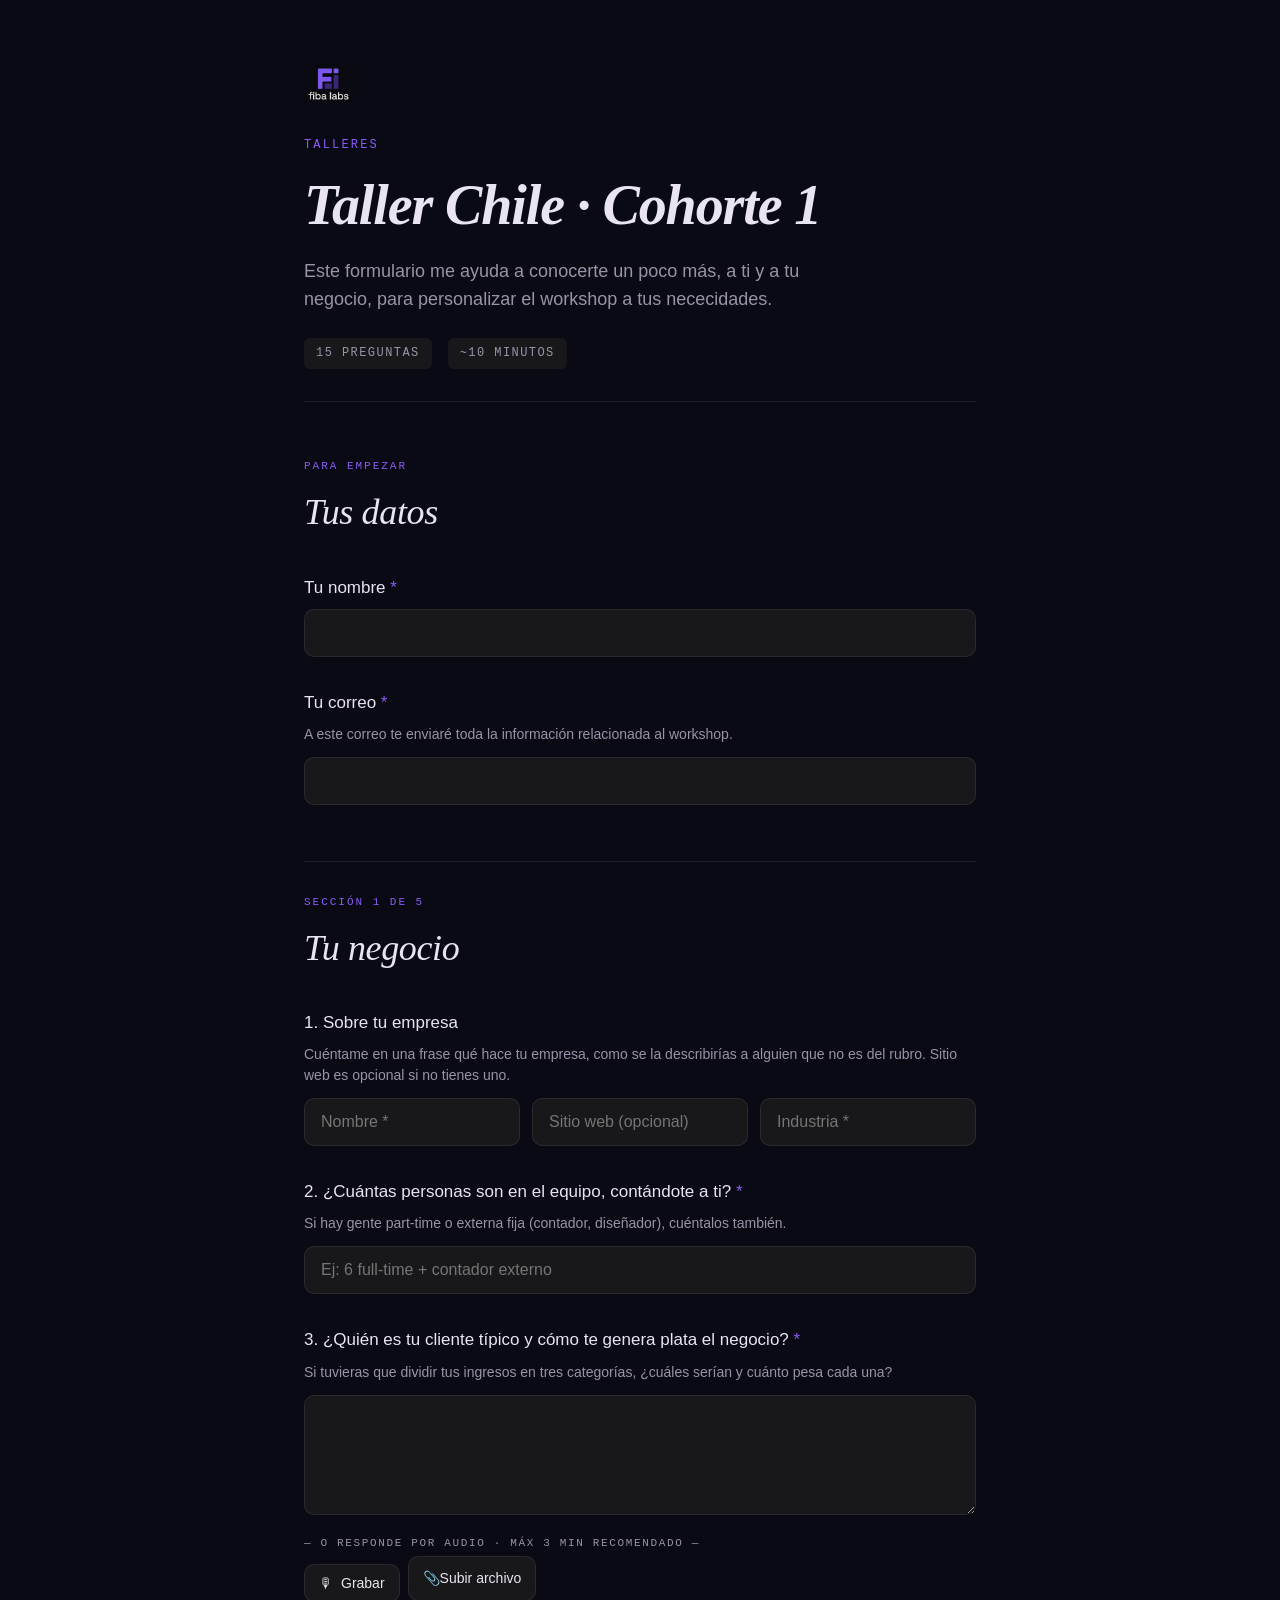
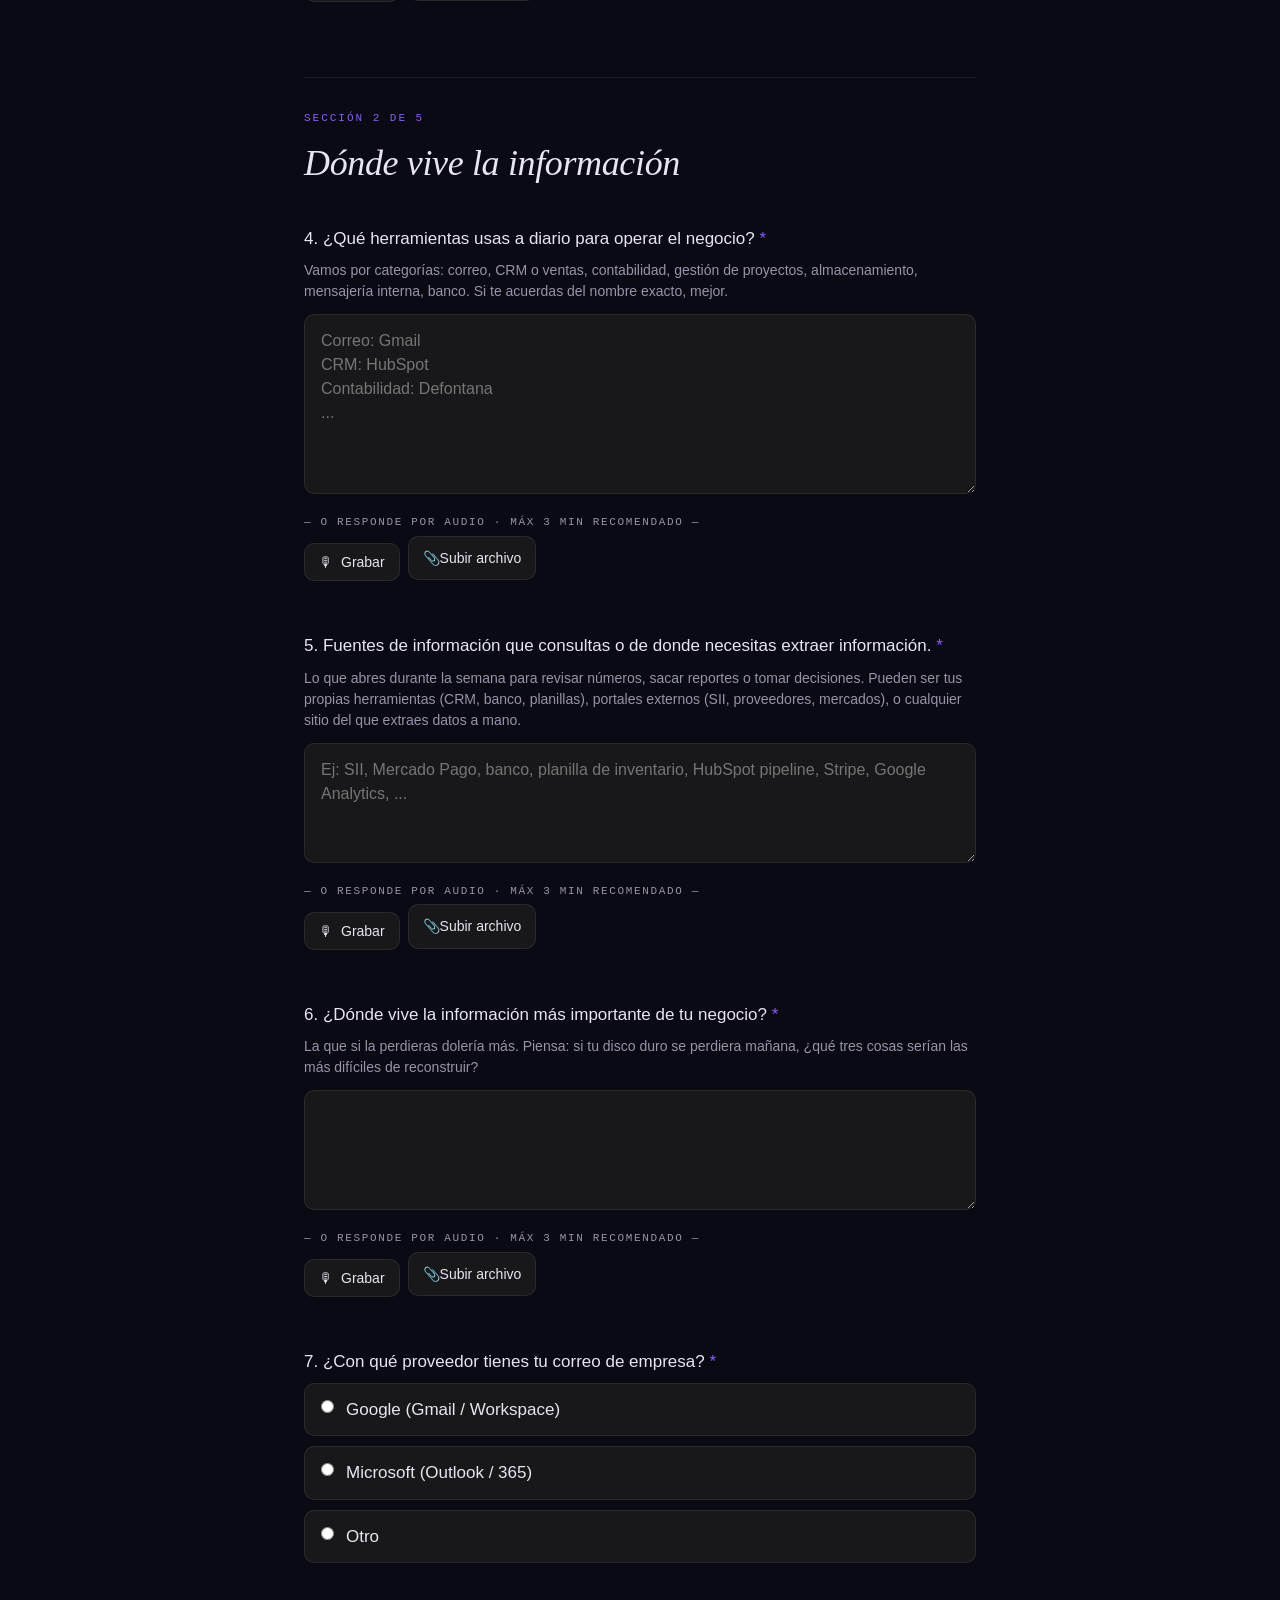
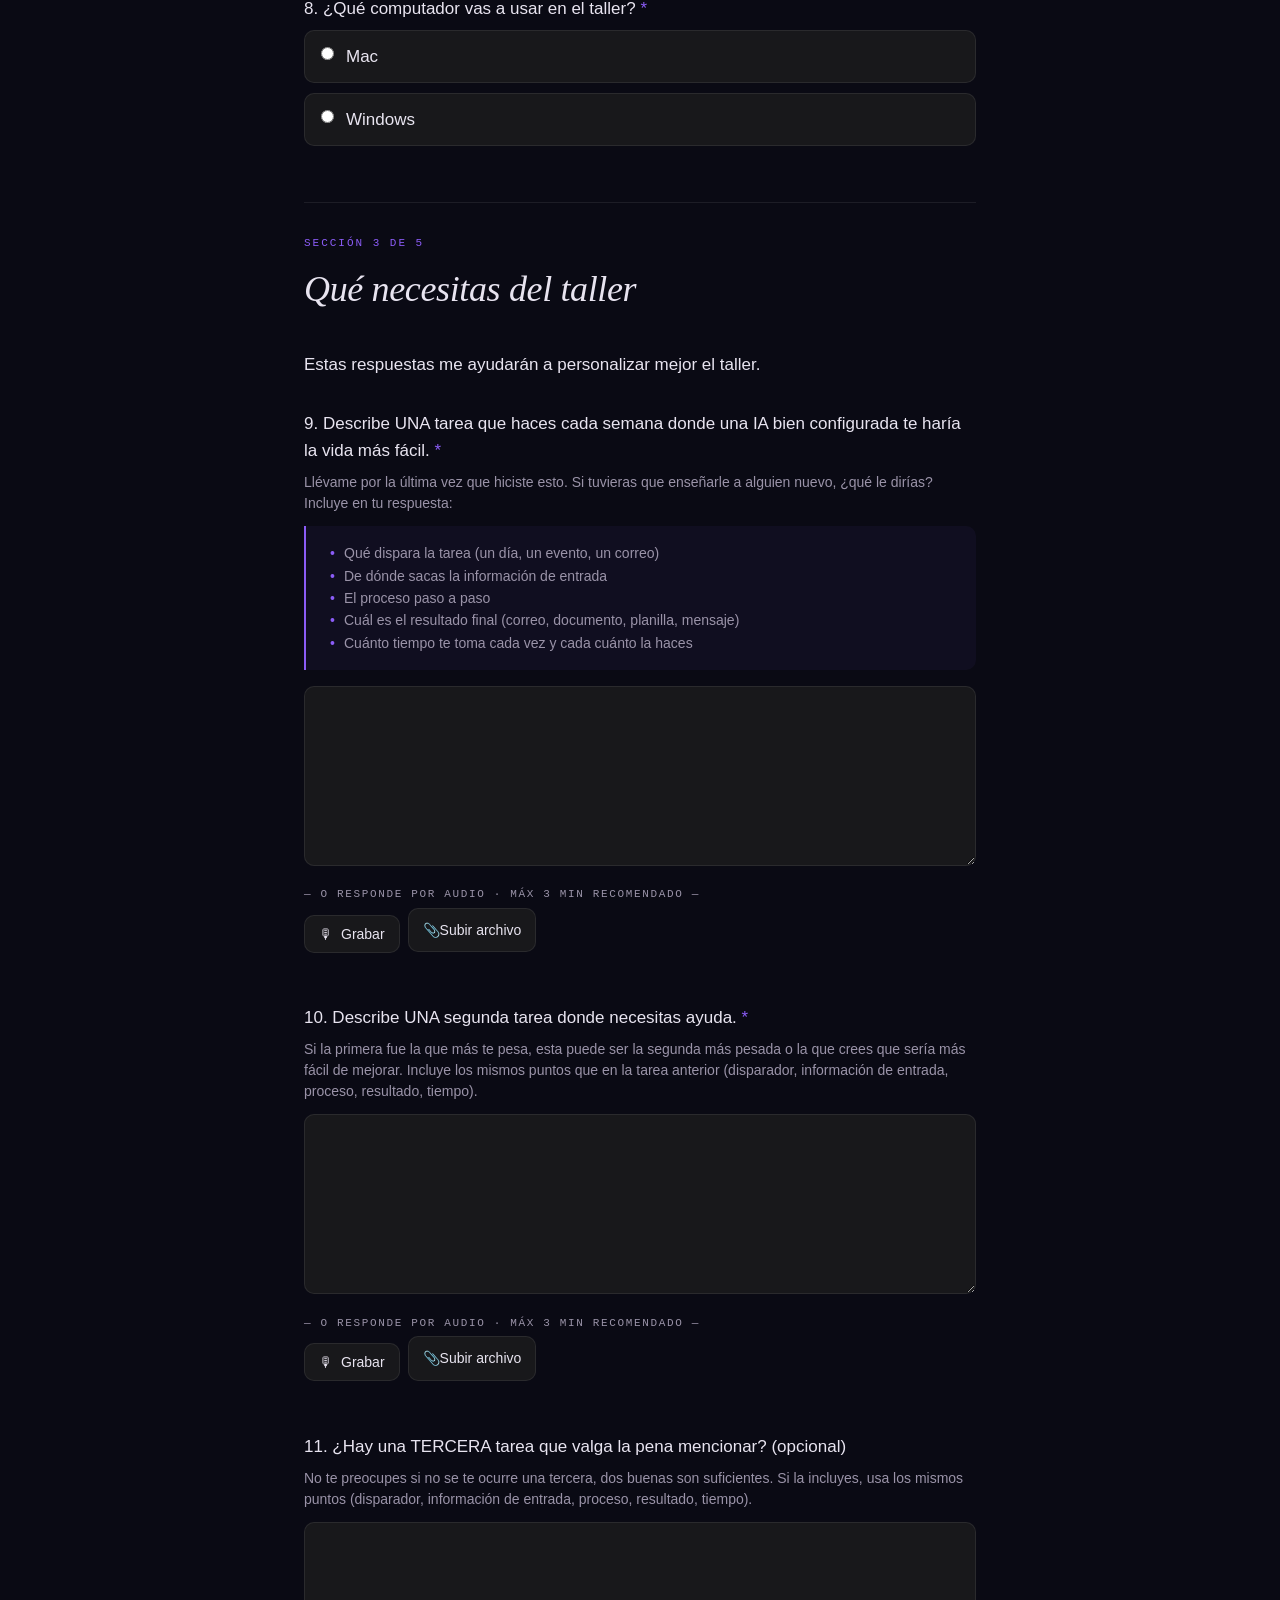
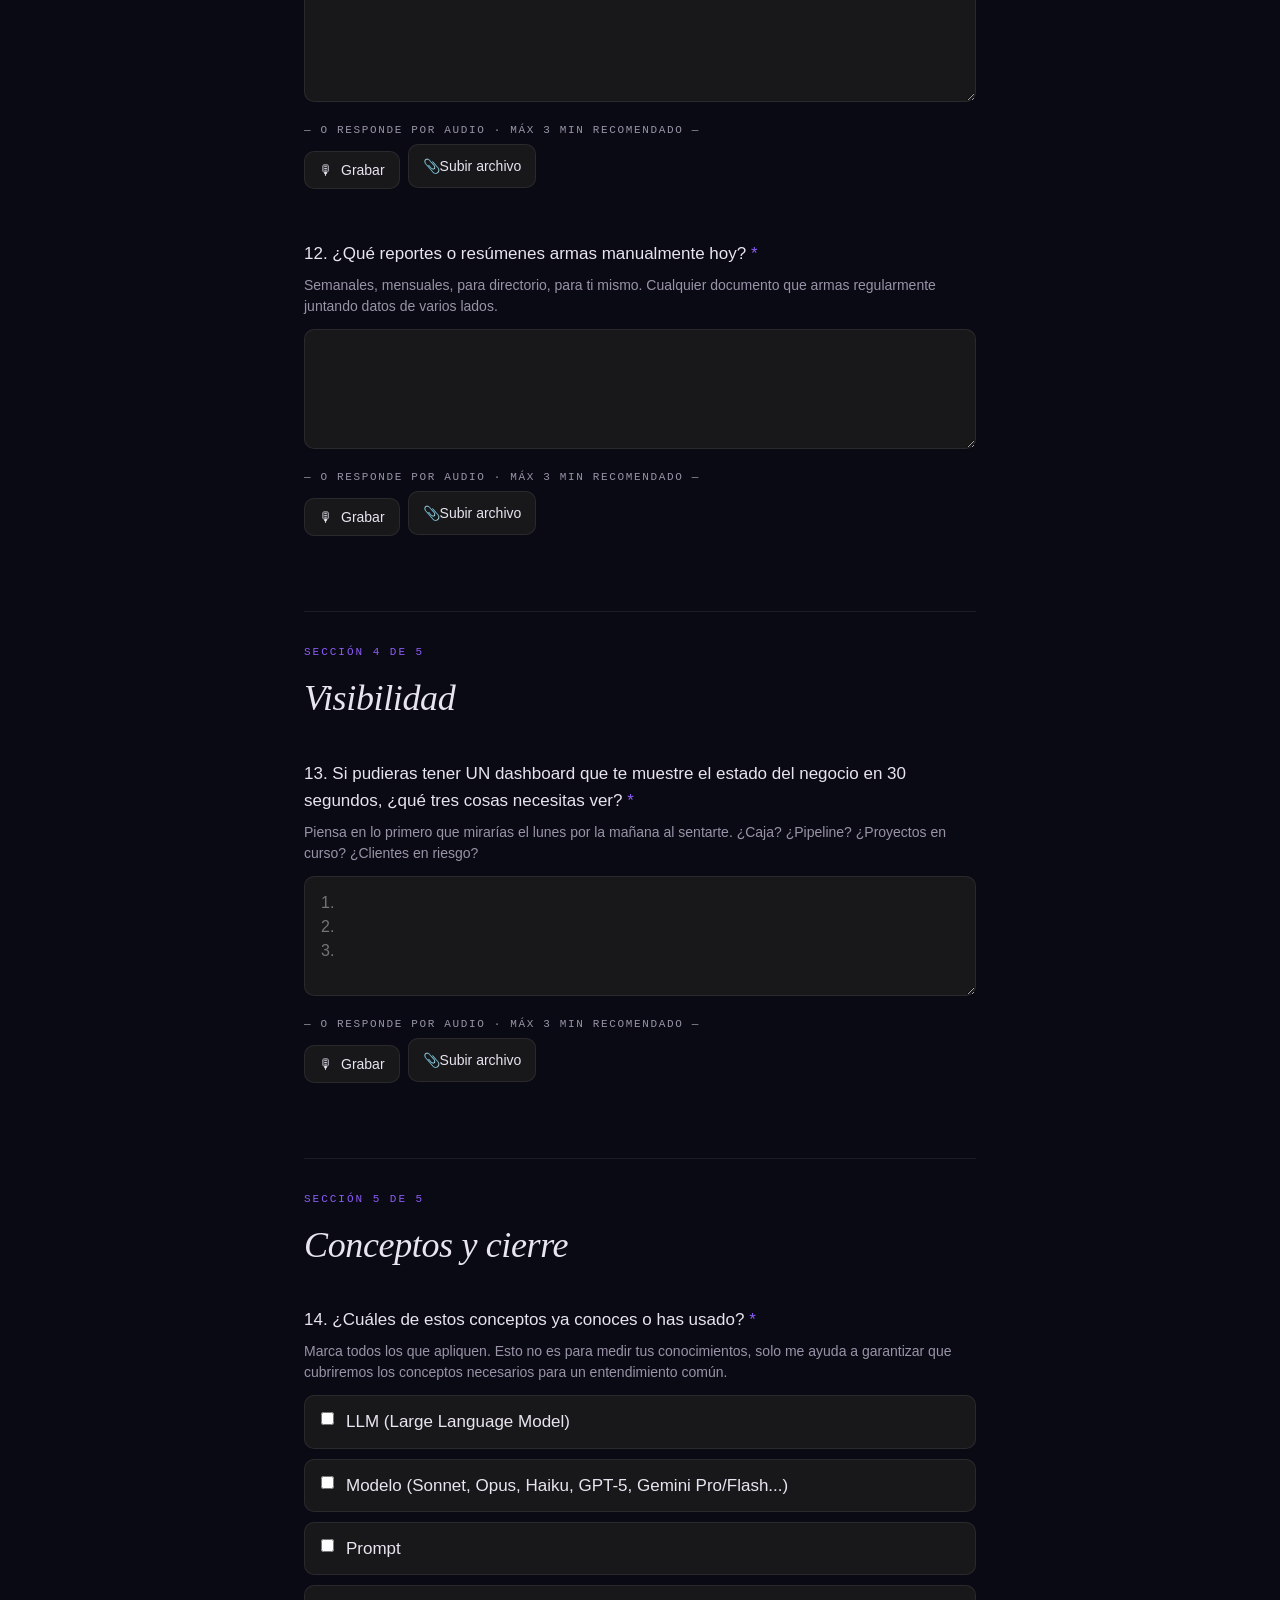
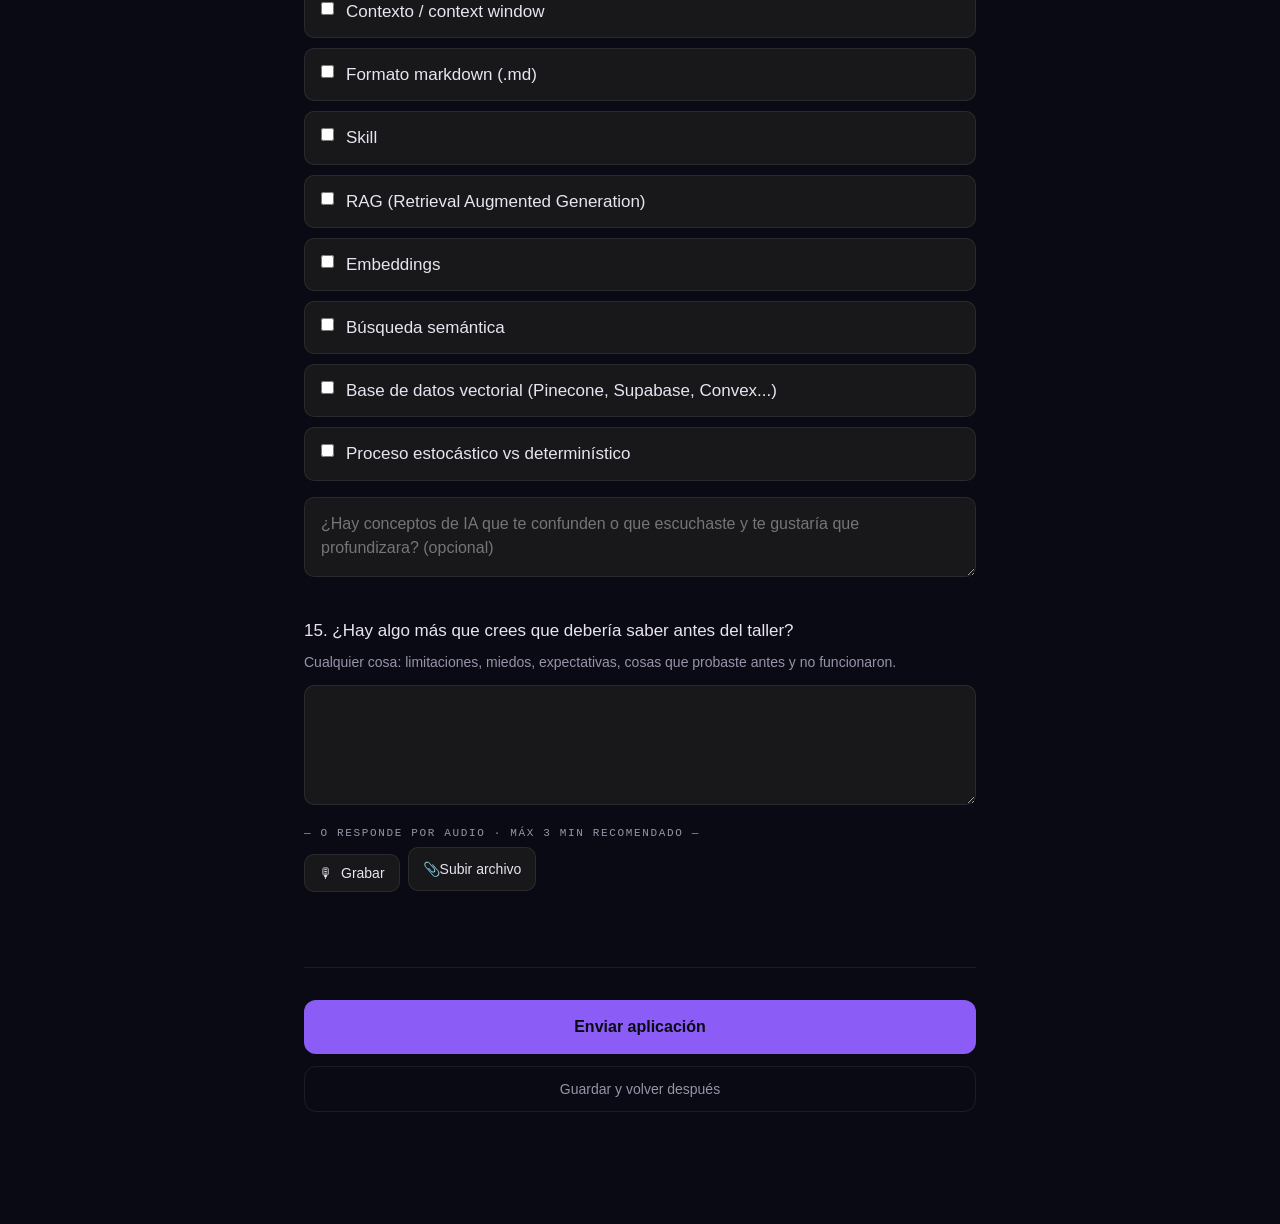
==== commit 31664ec1: "renumber visible question labels 1-15 (no gaps, no duplicates)" ====
--- a/chile-1/index.html
+++ b/chile-1/index.html
@@ -85,7 +85,7 @@
         <h2>Dónde vive la información</h2>
 
         <div class="field">
-          <label for="q5">5. ¿Qué herramientas usas a diario para operar el negocio? <span class="required">*</span></label>
+          <label for="q5">4. ¿Qué herramientas usas a diario para operar el negocio? <span class="required">*</span></label>
           <span class="hint">Vamos por categorías: correo, CRM o ventas, contabilidad, gestión de proyectos, almacenamiento, mensajería interna, banco. Si te acuerdas del nombre exacto, mejor.</span>
           <textarea id="q5" name="q5_herramientas" class="tall" placeholder="Correo: Gmail&#10;CRM: HubSpot&#10;Contabilidad: Defontana&#10;..." required></textarea>
           <p class="audio-or">— o responde por audio · máx 3 min recomendado —</p>
@@ -97,7 +97,7 @@
         </div>
 
         <div class="field">
-          <label for="q5b">6. Fuentes de información que consultas o de donde necesitas extraer información. <span class="required">*</span></label>
+          <label for="q5b">5. Fuentes de información que consultas o de donde necesitas extraer información. <span class="required">*</span></label>
           <span class="hint">Lo que abres durante la semana para revisar números, sacar reportes o tomar decisiones. Pueden ser tus propias herramientas (CRM, banco, planillas), portales externos (SII, proveedores, mercados), o cualquier sitio del que extraes datos a mano.</span>
           <textarea id="q5b" name="q5b_fuentes_datos" placeholder="Ej: SII, Mercado Pago, banco, planilla de inventario, HubSpot pipeline, Stripe, Google Analytics, ..." required></textarea>
           <p class="audio-or">— o responde por audio · máx 3 min recomendado —</p>
@@ -109,7 +109,7 @@
         </div>
 
         <div class="field">
-          <label for="q6">7. ¿Dónde vive la información más importante de tu negocio? <span class="required">*</span></label>
+          <label for="q6">6. ¿Dónde vive la información más importante de tu negocio? <span class="required">*</span></label>
           <span class="hint">La que si la perdieras dolería más. Piensa: si tu disco duro se perdiera mañana, ¿qué tres cosas serían las más difíciles de reconstruir?</span>
           <textarea id="q6" name="q6_info_critica" required></textarea>
           <p class="audio-or">— o responde por audio · máx 3 min recomendado —</p>
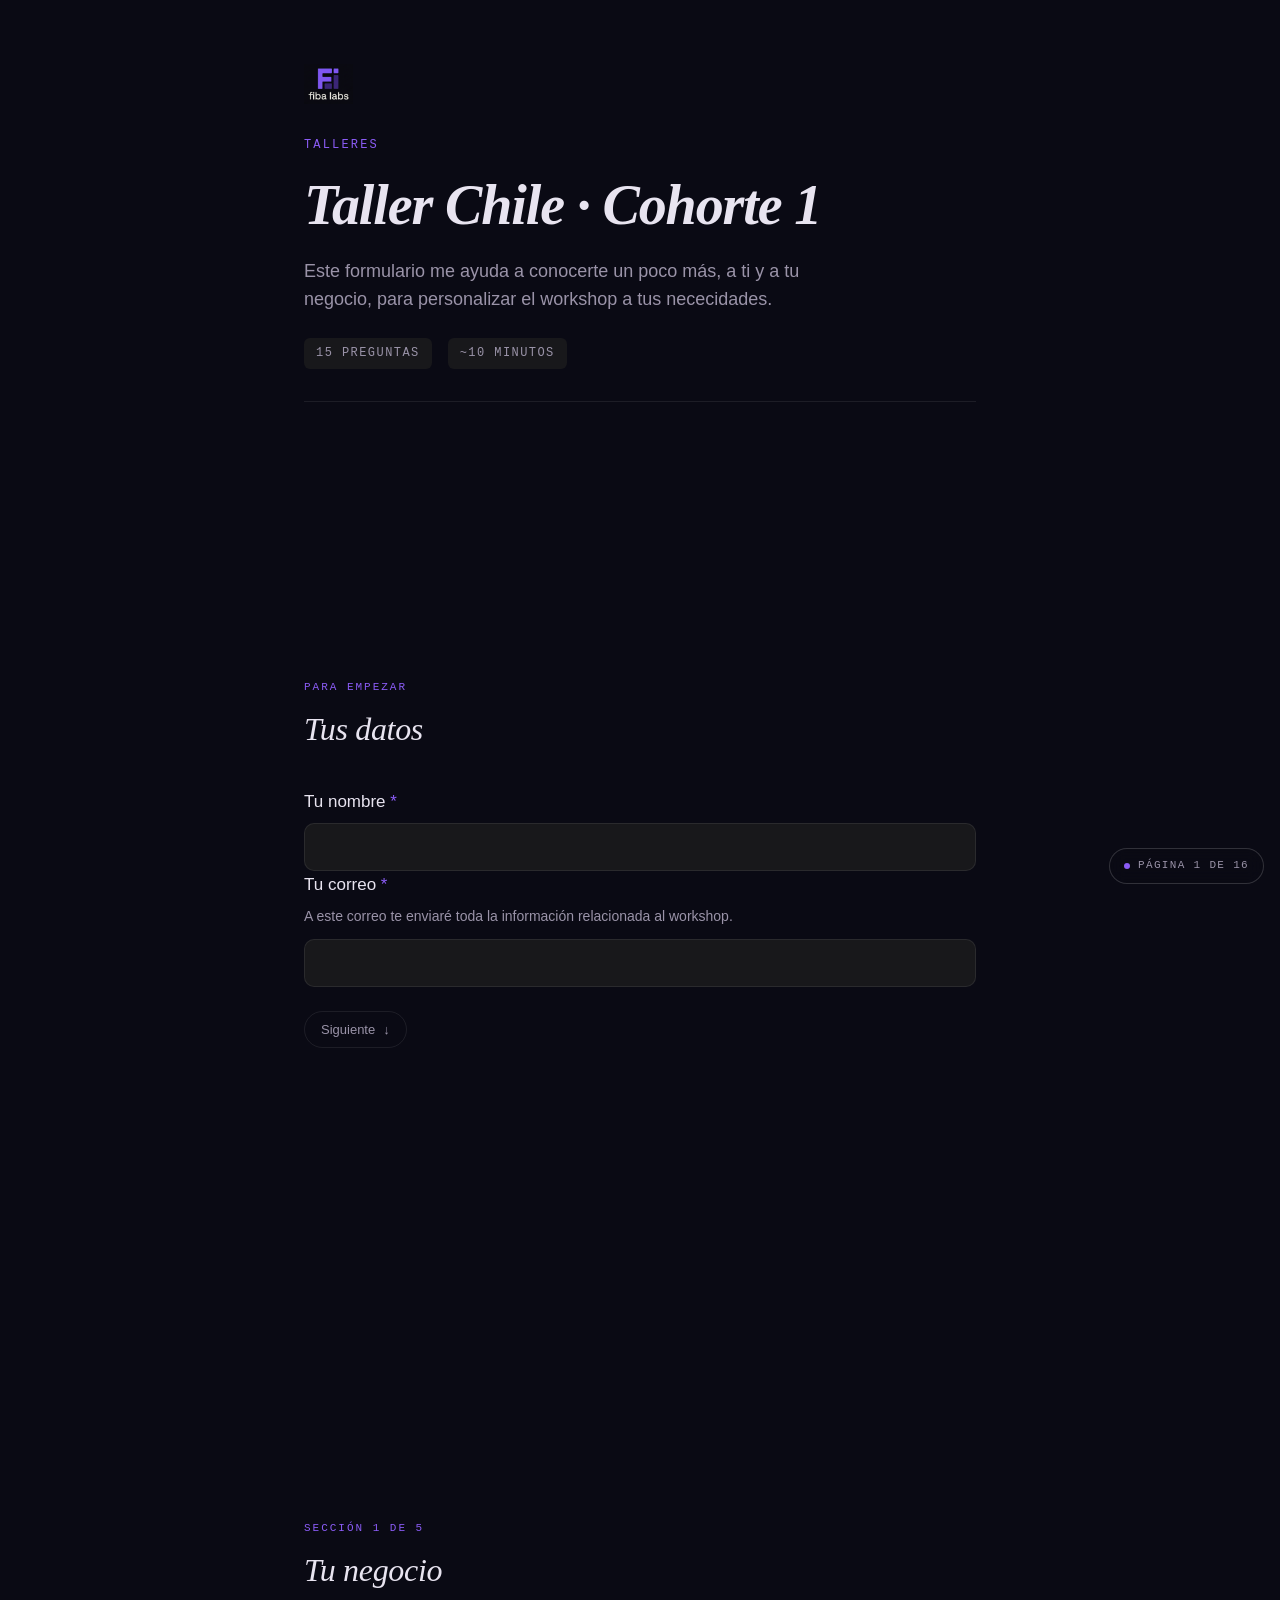
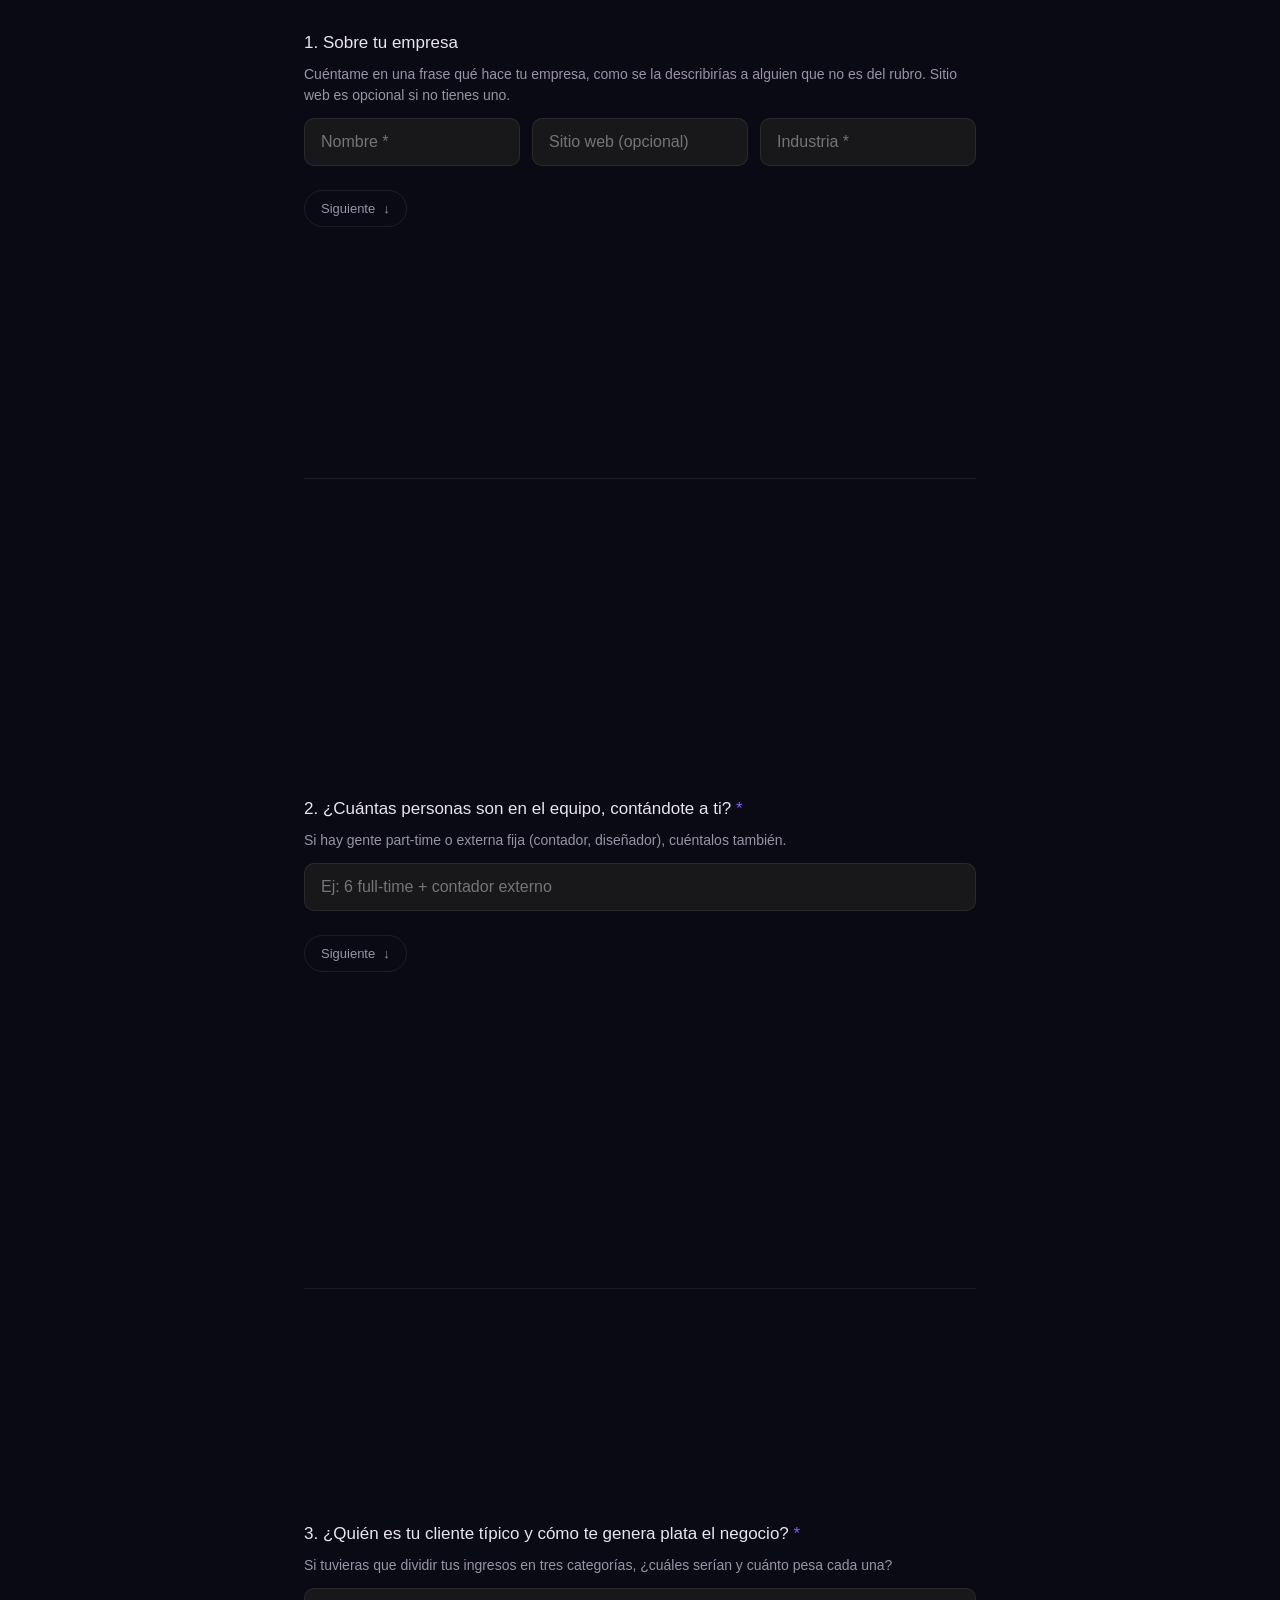
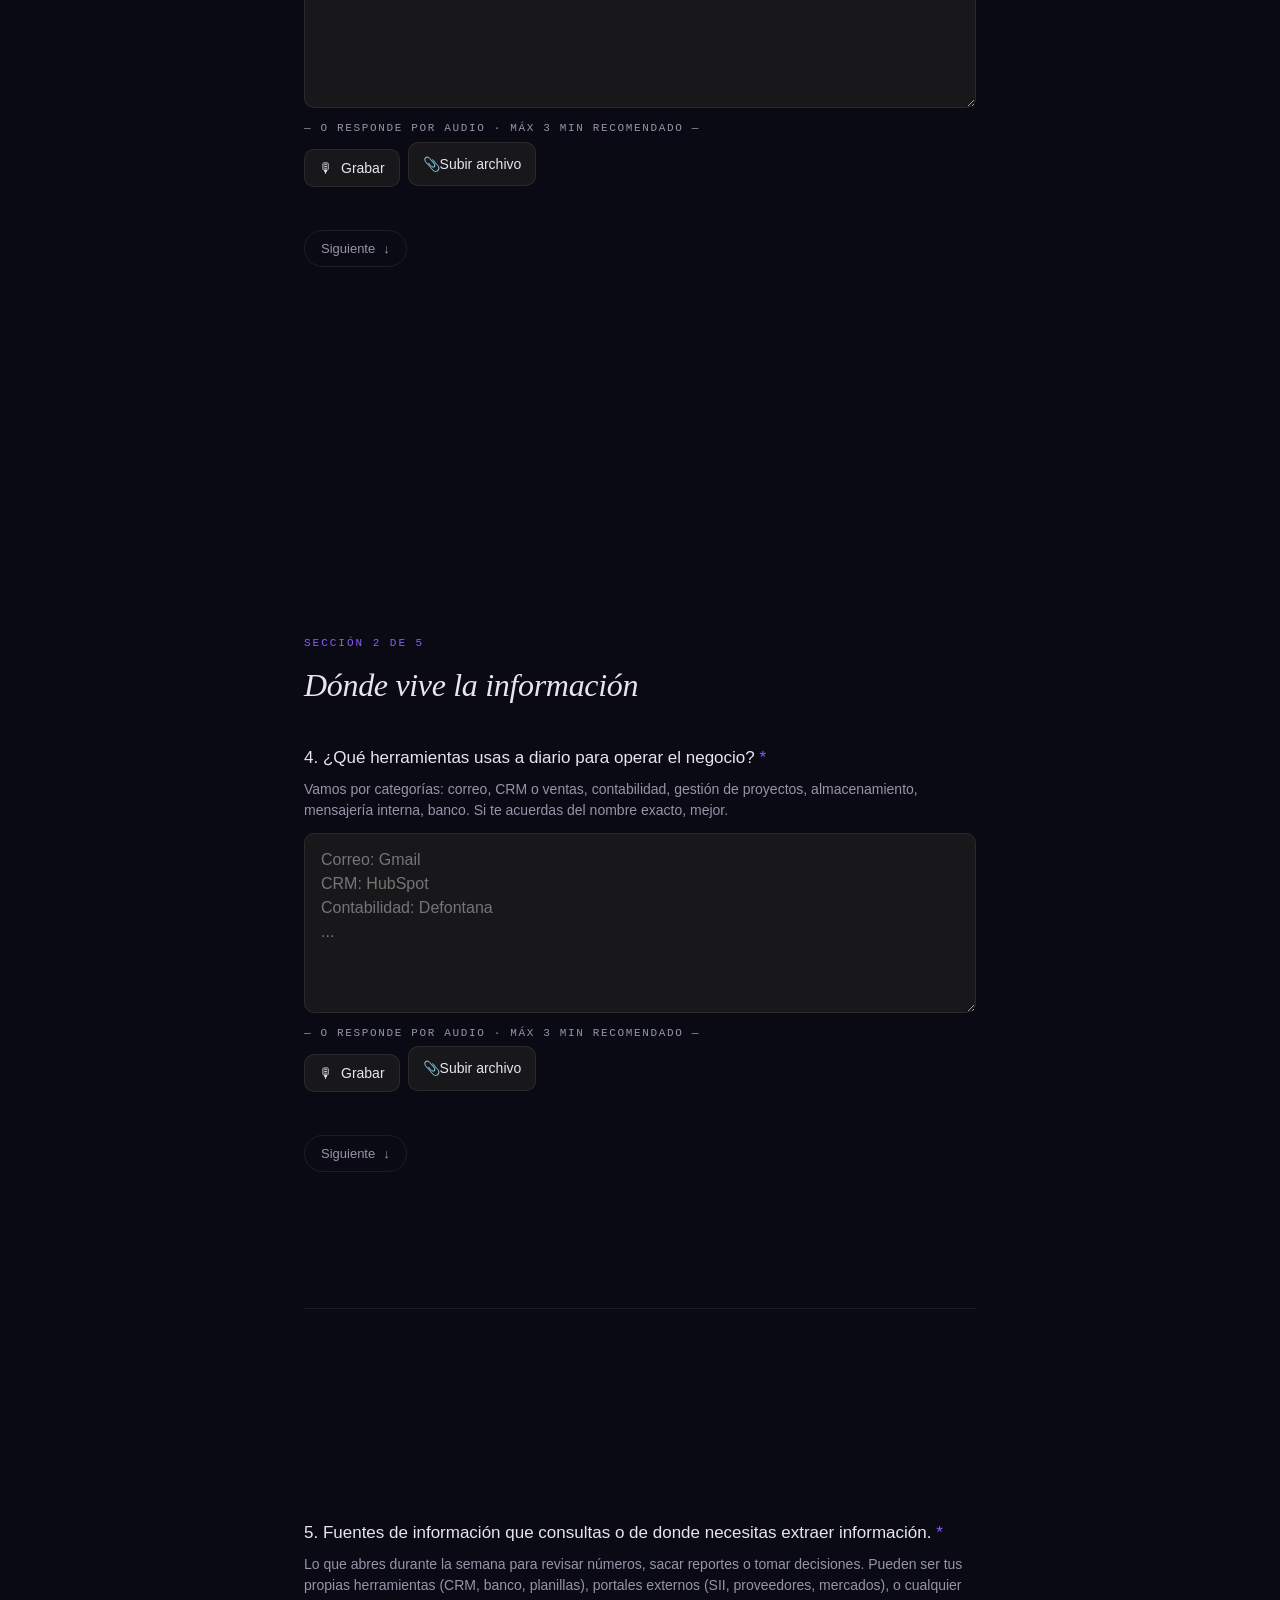
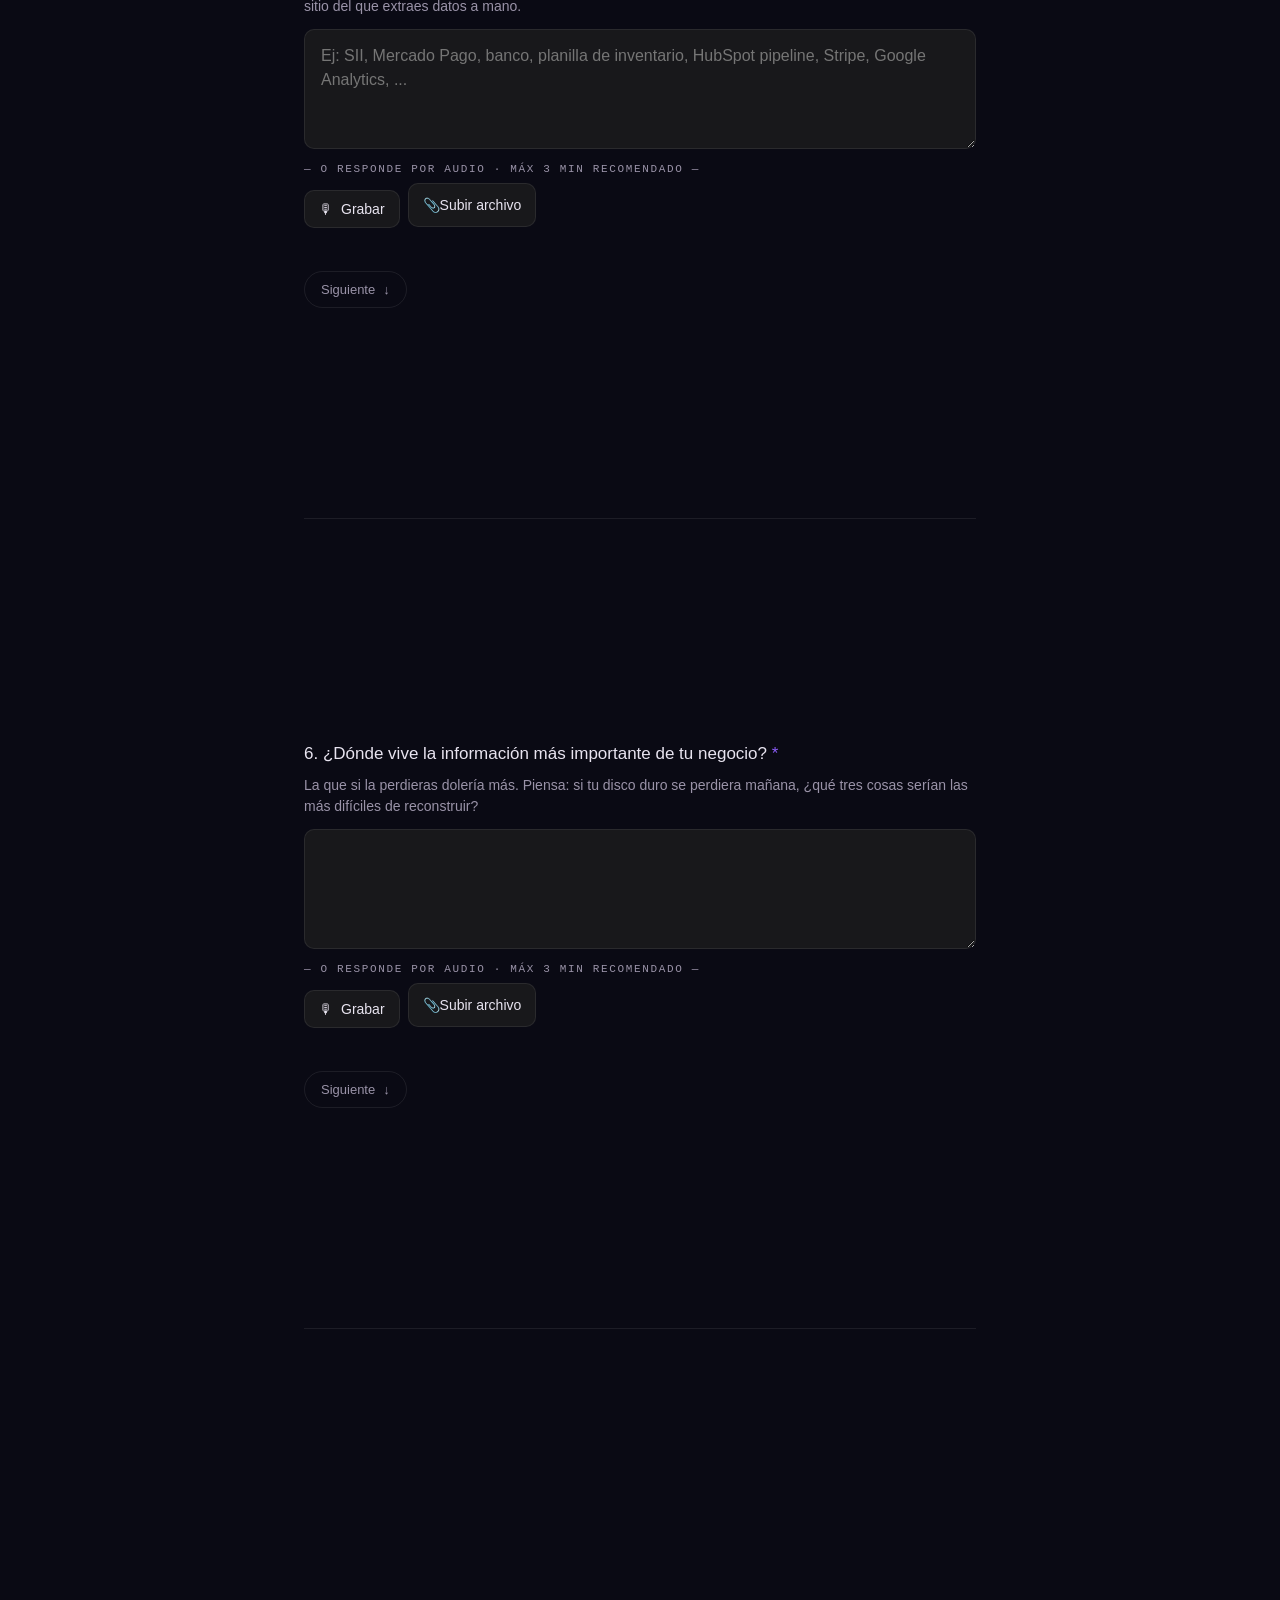
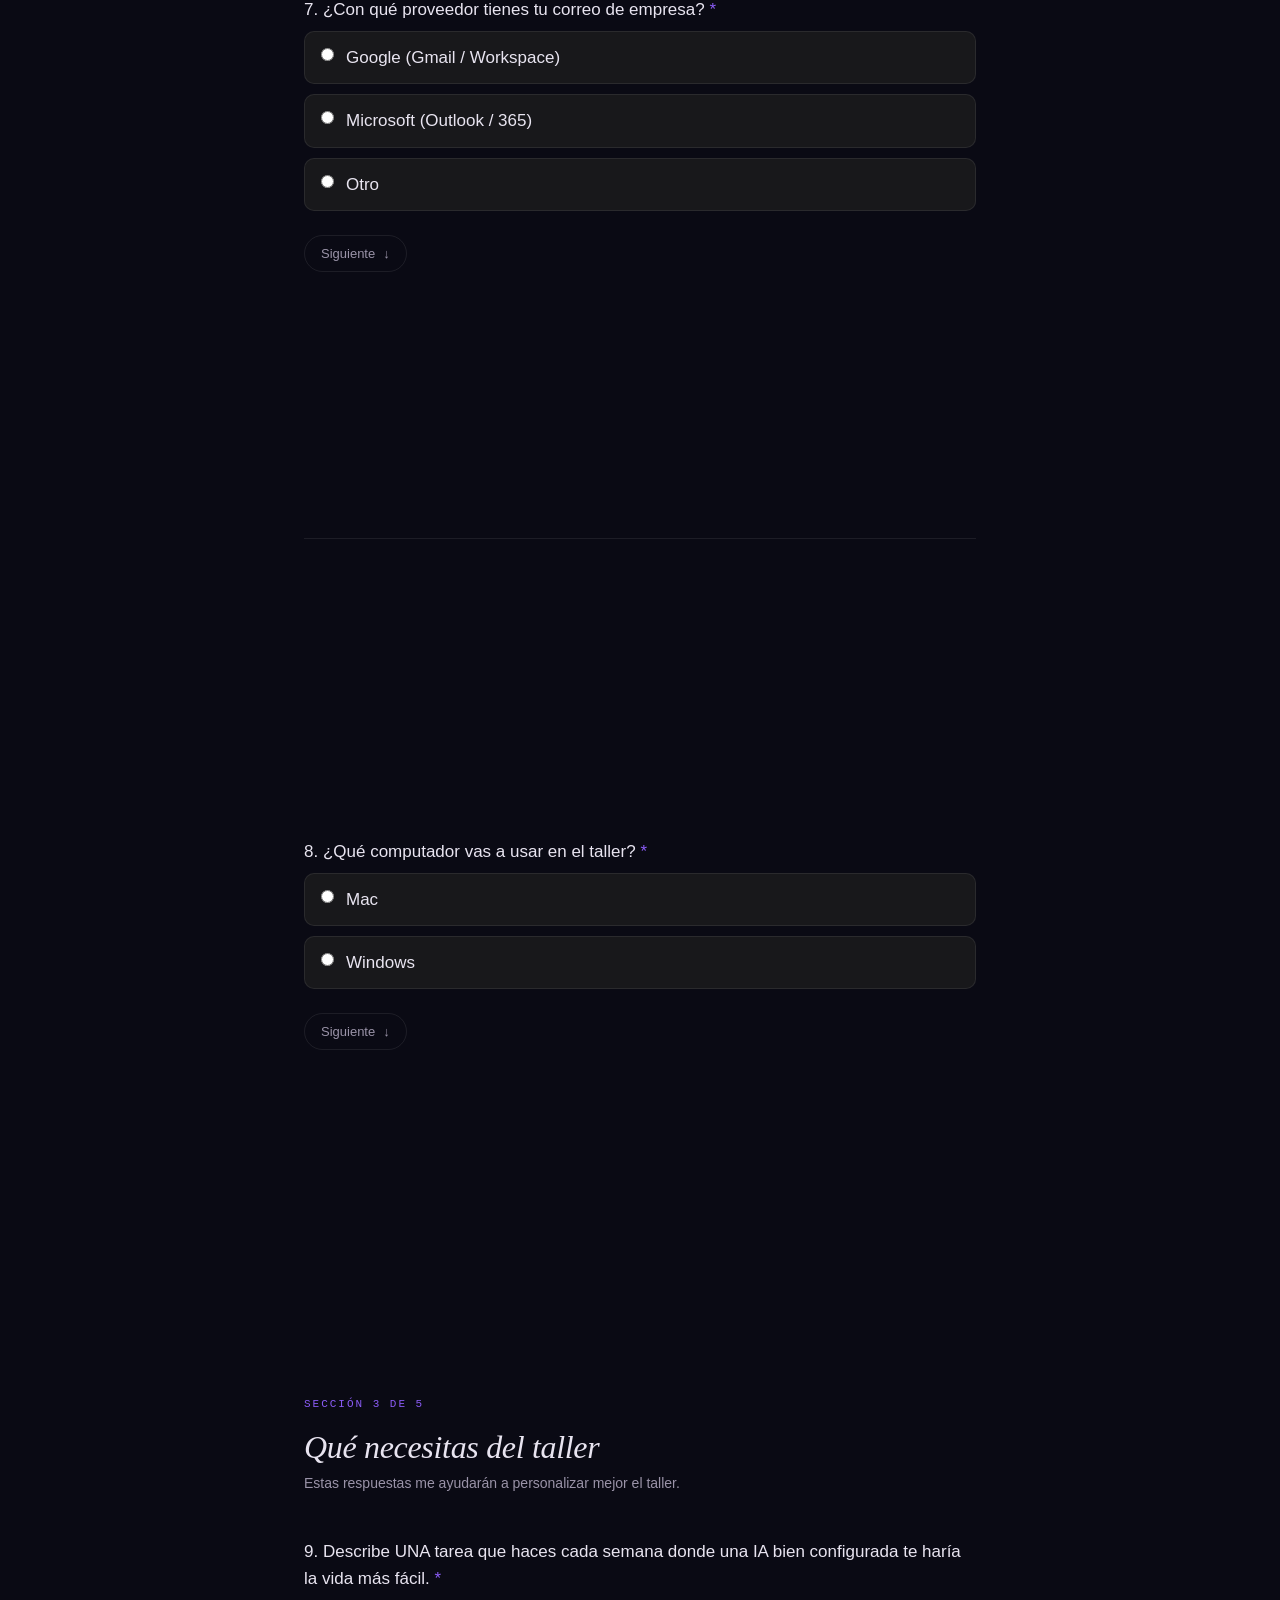
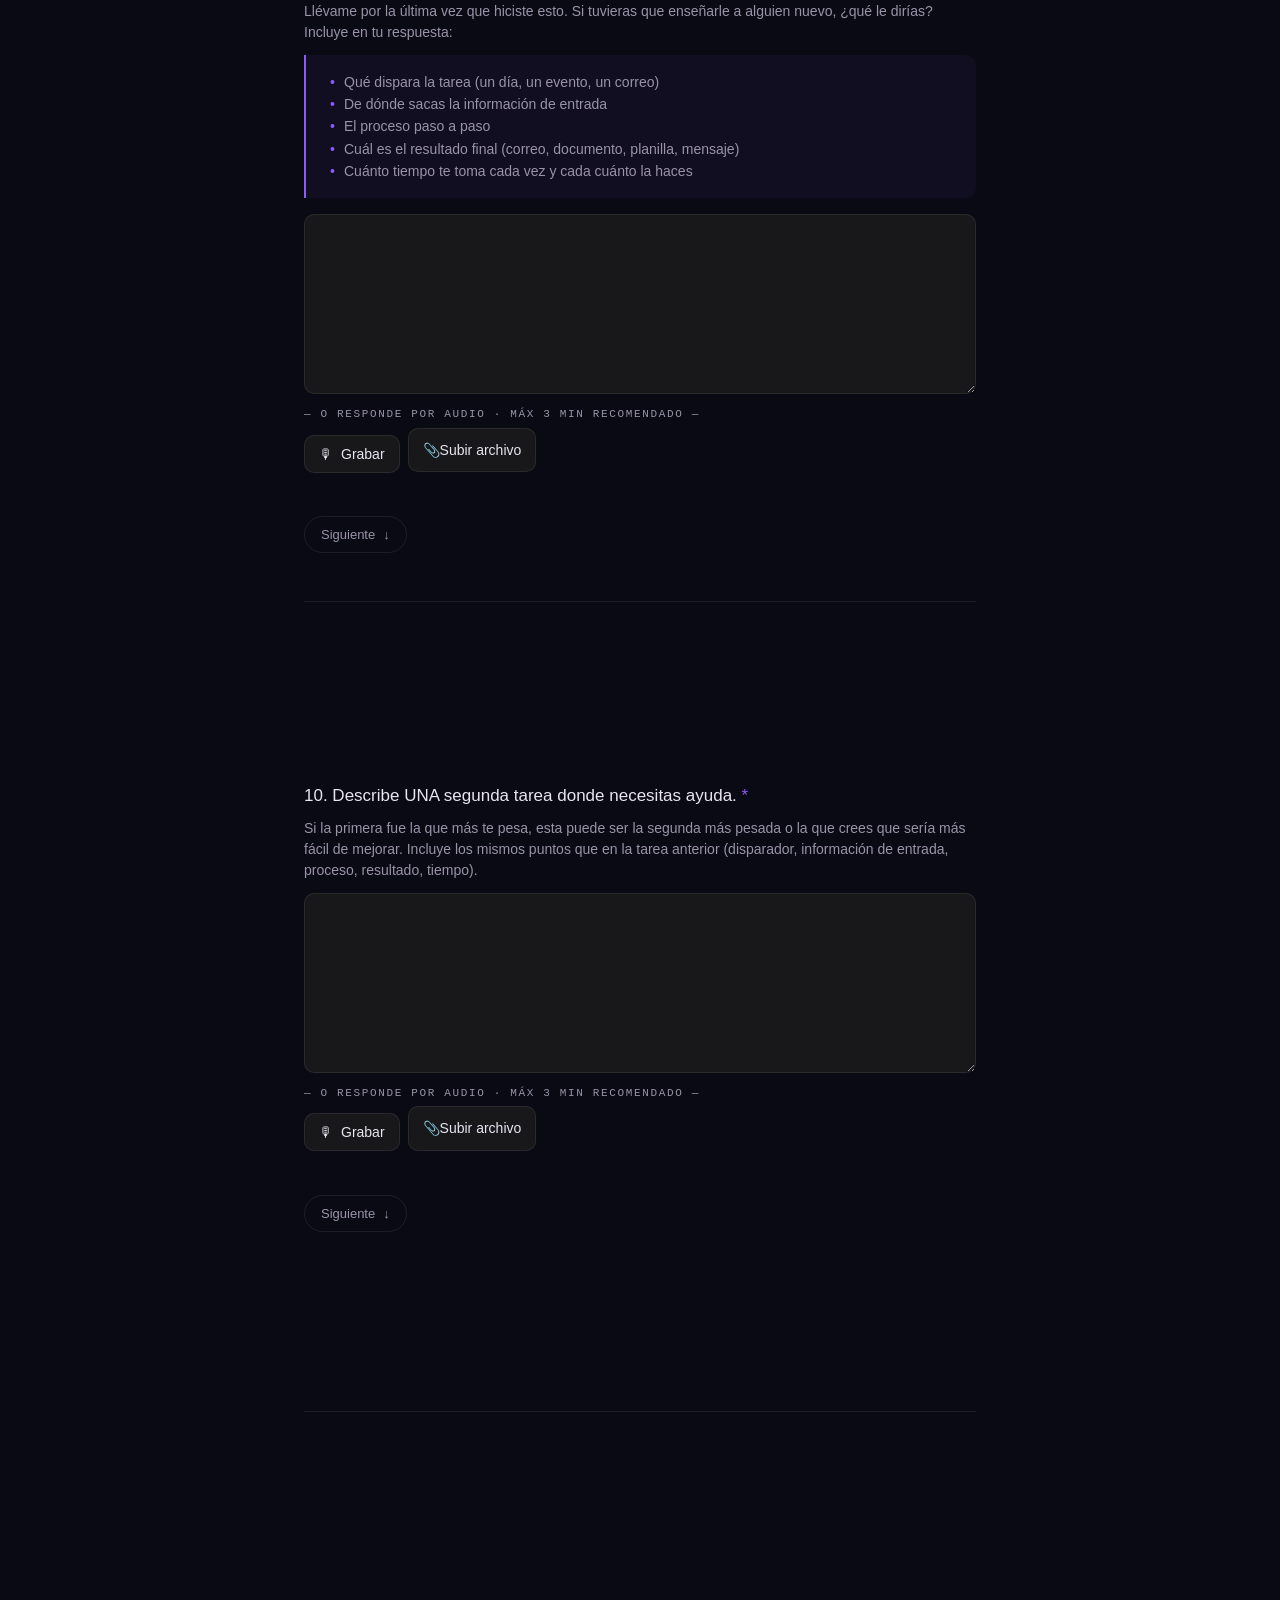
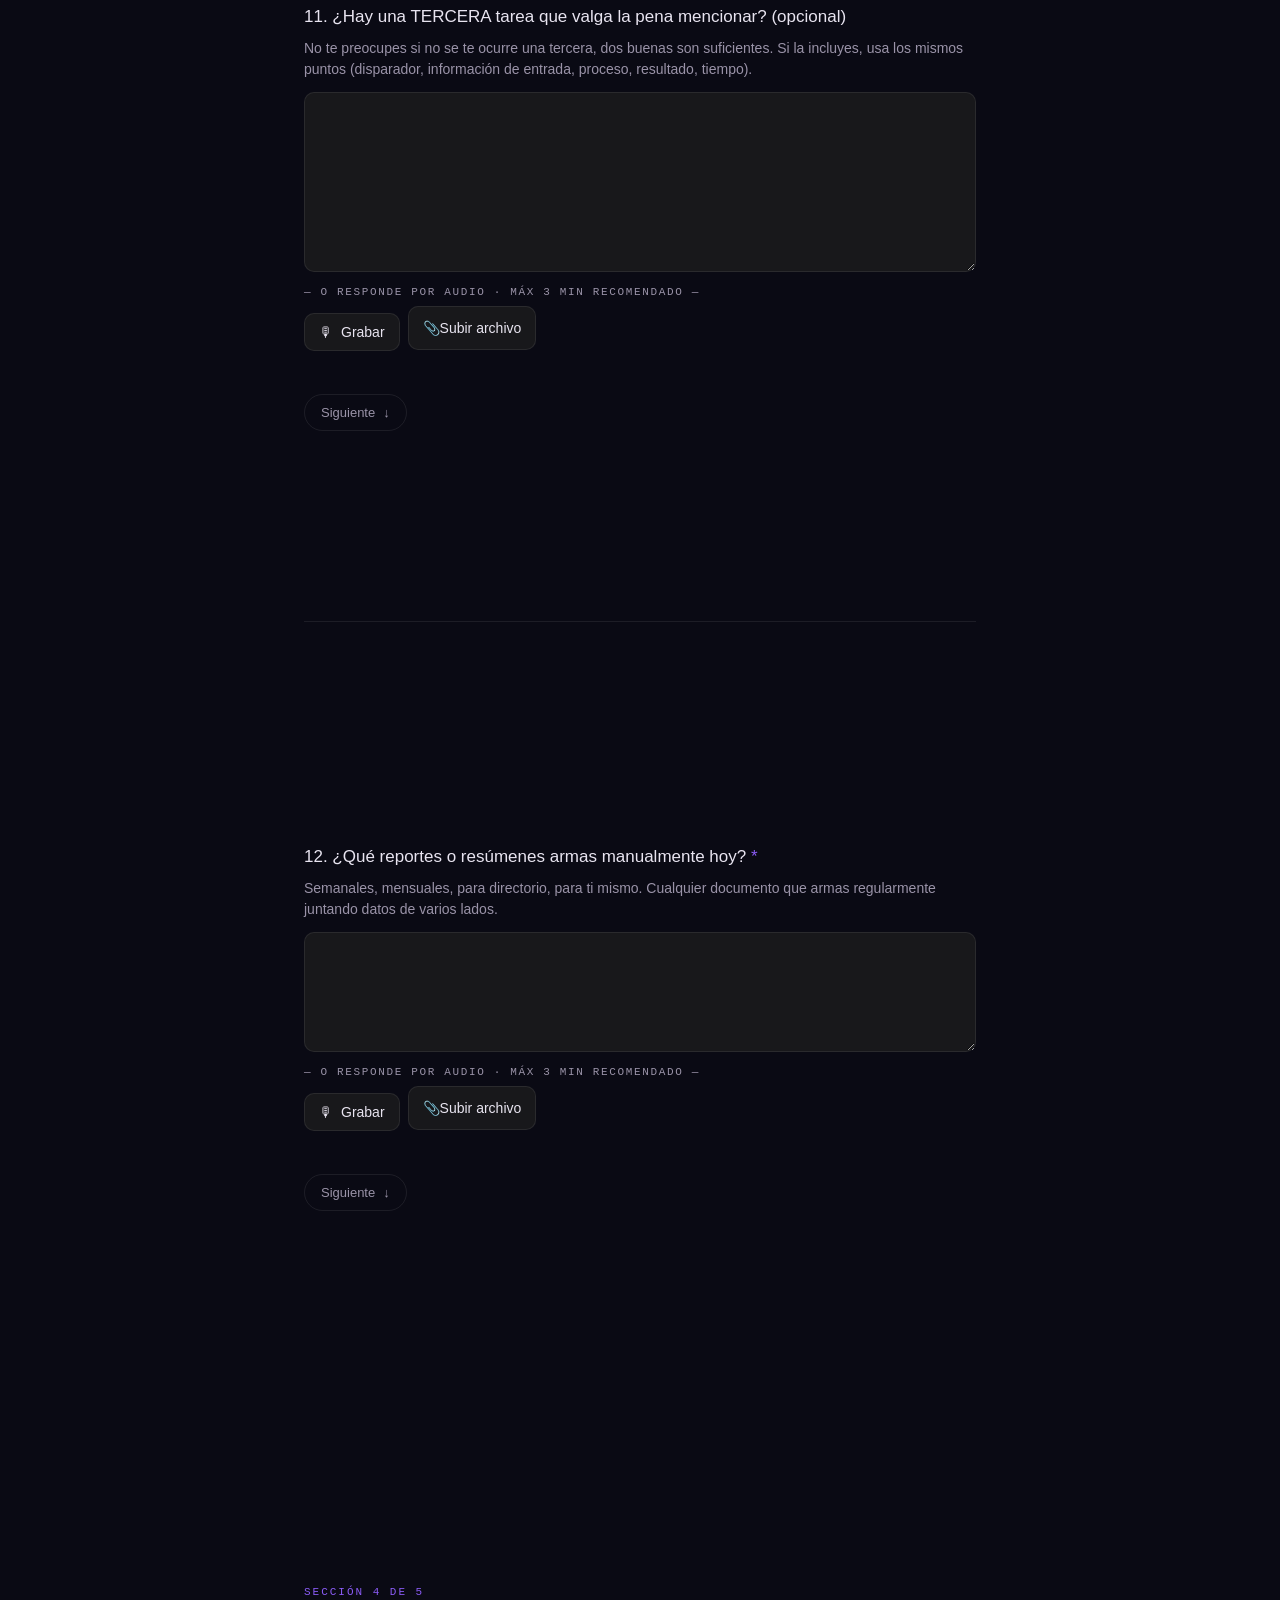
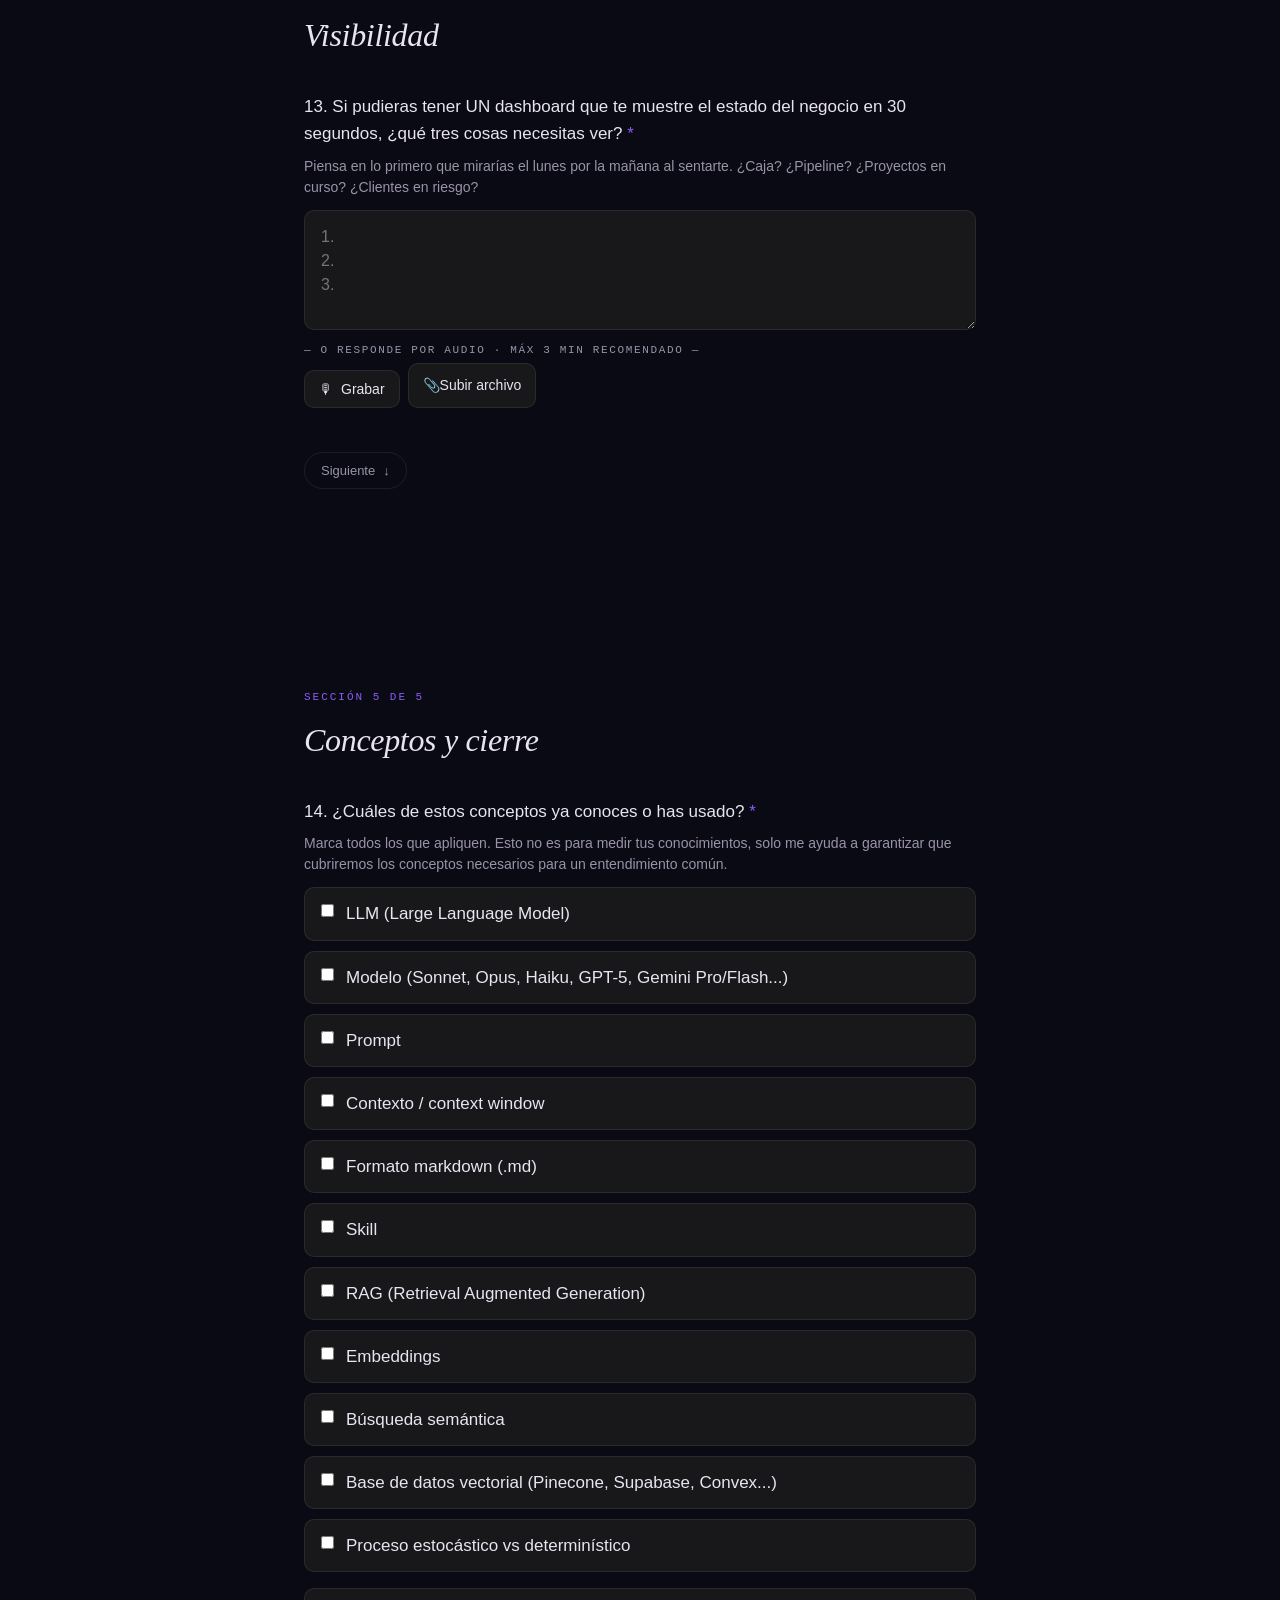
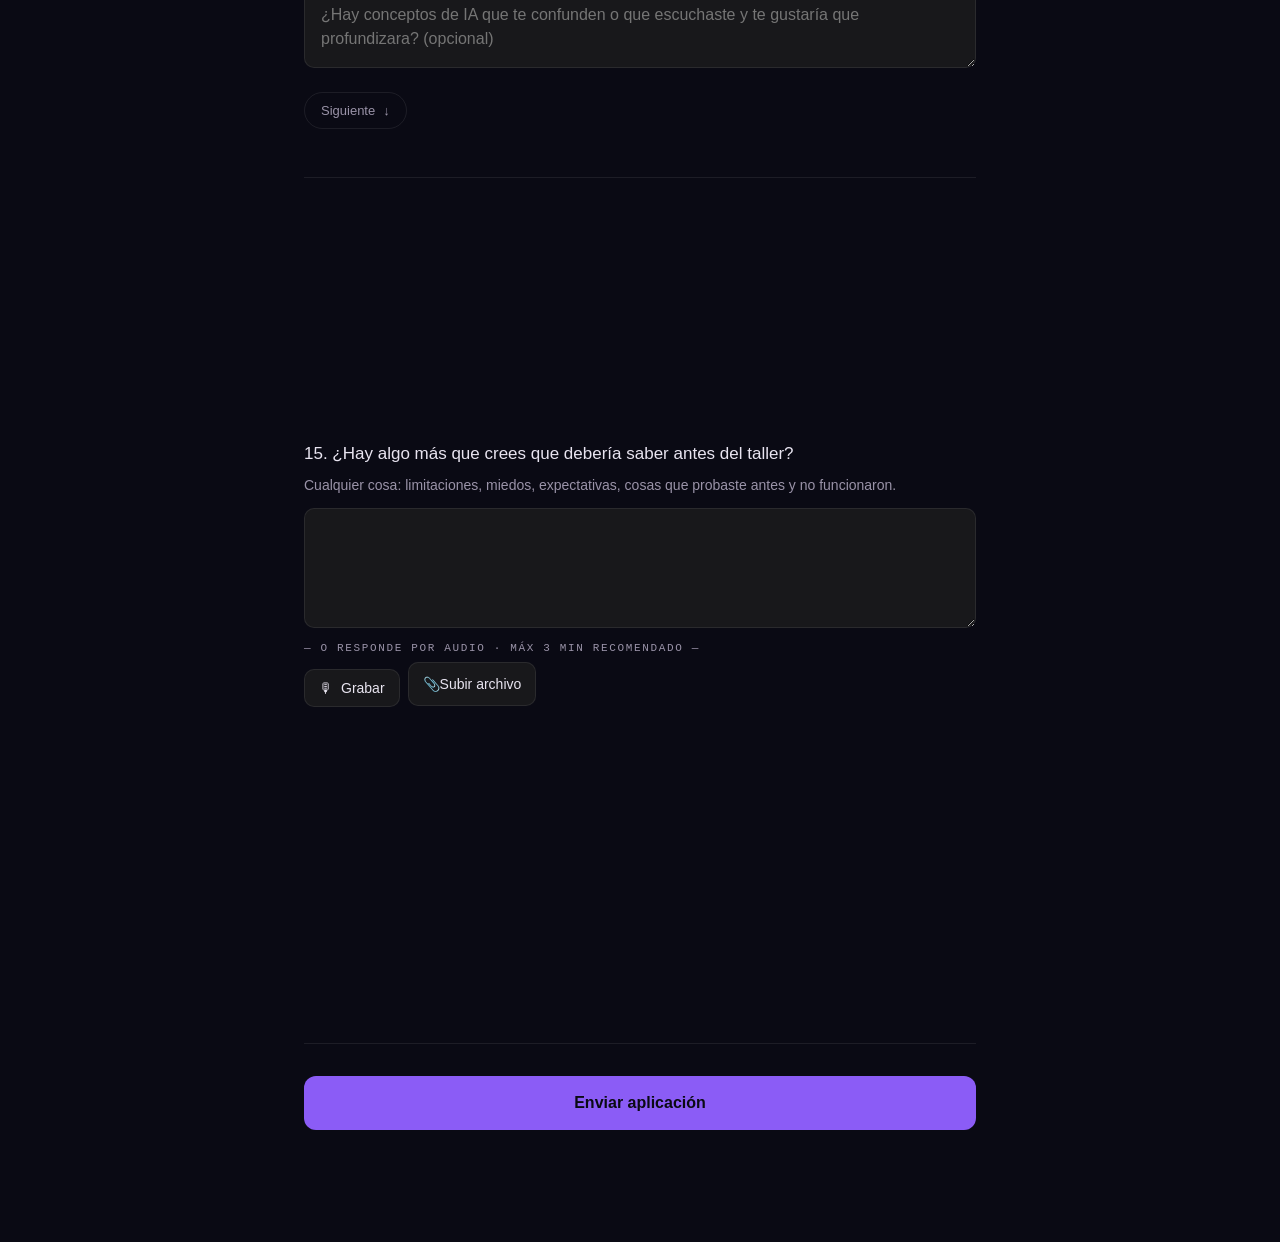
==== commit 5f8b31a8: "typeform-style per-question scroll-snap pages + progress pill + restore-to-first-unanswered; remove " ====
--- a/chile-1/index.html
+++ b/chile-1/index.html
@@ -29,27 +29,30 @@
 
       <!-- DATOS DE CONTACTO -->
       <section class="section">
-        <p class="section-eyebrow">Para empezar</p>
-        <h2>Tus datos</h2>
-
-        <div class="field">
-          <label for="contact_name">Tu nombre <span class="required">*</span></label>
-          <input id="contact_name" type="text" name="contact_name" required>
-        </div>
-
-        <div class="field">
-          <label for="contact_email">Tu correo <span class="required">*</span></label>
-          <span class="hint">A este correo te enviaré toda la información relacionada al workshop.</span>
-          <input id="contact_email" type="email" name="contact_email" required>
+        <div class="field">
+          <div class="page-header">
+            <p class="section-eyebrow">Para empezar</p>
+            <h2>Tus datos</h2>
+          </div>
+          <div class="subfield-block">
+            <label for="contact_name">Tu nombre <span class="required">*</span></label>
+            <input id="contact_name" type="text" name="contact_name" required>
+          </div>
+          <div class="subfield-block">
+            <label for="contact_email">Tu correo <span class="required">*</span></label>
+            <span class="hint">A este correo te enviaré toda la información relacionada al workshop.</span>
+            <input id="contact_email" type="email" name="contact_email" required>
+          </div>
         </div>
       </section>
 
       <!-- SECCIÓN 1 -->
       <section class="section">
-        <p class="section-eyebrow">Sección 1 de 5</p>
-        <h2>Tu negocio</h2>
-
-        <div class="field">
+        <div class="field">
+          <div class="page-header">
+            <p class="section-eyebrow">Sección 1 de 5</p>
+            <h2>Tu negocio</h2>
+          </div>
           <label>1. Sobre tu empresa</label>
           <span class="hint">Cuéntame en una frase qué hace tu empresa, como se la describirías a alguien que no es del rubro. Sitio web es opcional si no tienes uno.</span>
           <div class="field-grid">
@@ -81,10 +84,11 @@
 
       <!-- SECCIÓN 2 -->
       <section class="section">
-        <p class="section-eyebrow">Sección 2 de 5</p>
-        <h2>Dónde vive la información</h2>
-
-        <div class="field">
+        <div class="field">
+          <div class="page-header">
+            <p class="section-eyebrow">Sección 2 de 5</p>
+            <h2>Dónde vive la información</h2>
+          </div>
           <label for="q5">4. ¿Qué herramientas usas a diario para operar el negocio? <span class="required">*</span></label>
           <span class="hint">Vamos por categorías: correo, CRM o ventas, contabilidad, gestión de proyectos, almacenamiento, mensajería interna, banco. Si te acuerdas del nombre exacto, mejor.</span>
           <textarea id="q5" name="q5_herramientas" class="tall" placeholder="Correo: Gmail&#10;CRM: HubSpot&#10;Contabilidad: Defontana&#10;..." required></textarea>
@@ -140,11 +144,12 @@
 
       <!-- SECCIÓN 3 -->
       <section class="section">
-        <p class="section-eyebrow">Sección 3 de 5</p>
-        <h2>Qué necesitas del taller</h2>
-        <p class="hint" style="margin-bottom: 32px;">Estas respuestas me ayudarán a personalizar mejor el taller.</p>
-
-        <div class="field">
+        <div class="field">
+          <div class="page-header">
+            <p class="section-eyebrow">Sección 3 de 5</p>
+            <h2>Qué necesitas del taller</h2>
+            <p class="hint">Estas respuestas me ayudarán a personalizar mejor el taller.</p>
+          </div>
           <label for="q9">9. Describe UNA tarea que haces cada semana donde una IA bien configurada te haría la vida más fácil. <span class="required">*</span></label>
           <span class="hint">Llévame por la última vez que hiciste esto. Si tuvieras que enseñarle a alguien nuevo, ¿qué le dirías? Incluye en tu respuesta:</span>
           <ul class="prompt-list">
@@ -202,10 +207,11 @@
 
       <!-- SECCIÓN 4 -->
       <section class="section">
-        <p class="section-eyebrow">Sección 4 de 5</p>
-        <h2>Visibilidad</h2>
-
-        <div class="field">
+        <div class="field">
+          <div class="page-header">
+            <p class="section-eyebrow">Sección 4 de 5</p>
+            <h2>Visibilidad</h2>
+          </div>
           <label for="q13">13. Si pudieras tener UN dashboard que te muestre el estado del negocio en 30 segundos, ¿qué tres cosas necesitas ver? <span class="required">*</span></label>
           <span class="hint">Piensa en lo primero que mirarías el lunes por la mañana al sentarte. ¿Caja? ¿Pipeline? ¿Proyectos en curso? ¿Clientes en riesgo?</span>
           <textarea id="q13" name="q13_dashboard" placeholder="1.&#10;2.&#10;3." required></textarea>
@@ -220,10 +226,11 @@
 
       <!-- SECCIÓN 5 -->
       <section class="section">
-        <p class="section-eyebrow">Sección 5 de 5</p>
-        <h2>Conceptos y cierre</h2>
-
-        <div class="field">
+        <div class="field">
+          <div class="page-header">
+            <p class="section-eyebrow">Sección 5 de 5</p>
+            <h2>Conceptos y cierre</h2>
+          </div>
           <label>14. ¿Cuáles de estos conceptos ya conoces o has usado? <span class="required">*</span></label>
           <span class="hint">Marca todos los que apliquen. Esto no es para medir tus conocimientos, solo me ayuda a garantizar que cubriremos los conceptos necesarios para un entendimiento común.</span>
           <div class="options">
@@ -258,25 +265,15 @@
 
       <div class="submit-row">
         <button type="submit" class="submit" id="submit-btn">Enviar aplicación</button>
-        <button type="button" class="submit-secondary" id="save-later-btn">Guardar y volver después</button>
         <p class="status" id="status"></p>
       </div>
     </form>
 
-    <div class="modal-backdrop" id="save-later-modal" style="display:none;">
-      <div class="modal">
-        <h3>Tu progreso está guardado</h3>
-        <p>Las respuestas de texto quedan guardadas en este navegador. Los audios que ya grabaste también están seguros, ya se subieron al taller.</p>
-        <p>Cuando vuelvas a esta página desde el mismo navegador, vas a encontrar todo como lo dejaste y podrás continuar.</p>
-        <div class="modal-actions">
-          <button type="button" class="btn-secondary" id="modal-close">Cerrar y volver después</button>
-          <button type="button" class="btn-primary" id="modal-submit">Enviar igual ahora</button>
-        </div>
-      </div>
-    </div>
-
     <div class="draft-pill" id="draft-pill" style="display:none;">
       <span class="dot"></span><span id="draft-pill-text">Borrador guardado</span>
+    </div>
+    <div class="progress-pill" id="progress-pill" style="display:none;">
+      <span class="progress-dot"></span><span id="progress-pill-text">Página 1 de 16</span>
     </div>
   </main>
 
@@ -443,24 +440,6 @@
     };
     document.getElementById('apply-form').addEventListener('input', scheduleSave);
     document.getElementById('apply-form').addEventListener('change', scheduleSave);
-
-    // ---------- SAVE-FOR-LATER MODAL ----------
-    const modal = document.getElementById('save-later-modal');
-    document.getElementById('save-later-btn').addEventListener('click', () => {
-      saveDraft();
-      modal.style.display = 'flex';
-    });
-    document.getElementById('modal-close').addEventListener('click', () => {
-      modal.style.display = 'none';
-    });
-    document.getElementById('modal-submit').addEventListener('click', () => {
-      modal.style.display = 'none';
-      document.getElementById('apply-form').requestSubmit();
-    });
-    modal.addEventListener('click', (e) => {
-      if (e.target === modal) modal.style.display = 'none';
-    });
-
 
     // ---------- AUDIO STATE ----------
     /** Map<questionId, Array<{ id, blob, source, durationSec, mime }>> */
@@ -823,6 +802,83 @@
         submitBtn.textContent = 'Enviar aplicación';
       }
     });
+
+    // ---------- TYPEFORM-STYLE NAVIGATION ----------
+    /**
+     * Each .field that's a direct child of a .section is a "page".
+     * - Inject a "Siguiente ↓" button at the bottom of every page except the last.
+     * - Track which page is in view via IntersectionObserver, update progress pill.
+     * - On load, scroll to the first unanswered page (no text and no audios).
+     */
+    const pages = Array.from(document.querySelectorAll('.section > .field'));
+    const totalPages = pages.length;
+    const progressPill = document.getElementById('progress-pill');
+    const progressPillText = document.getElementById('progress-pill-text');
+
+    if (progressPill) progressPill.style.display = 'flex';
+
+    pages.forEach((page, i) => {
+      page.dataset.pageIndex = i;
+      if (i < totalPages - 1) {
+        const cta = document.createElement('button');
+        cta.type = 'button';
+        cta.className = 'page-cta';
+        cta.innerHTML = 'Siguiente <span aria-hidden="true">↓</span>';
+        cta.addEventListener('click', () => {
+          const next = pages[i + 1];
+          if (next) next.scrollIntoView({ behavior: 'smooth', block: 'start' });
+        });
+        page.appendChild(cta);
+      }
+    });
+
+    // Update progress pill on scroll using IntersectionObserver
+    const observer = new IntersectionObserver((entries) => {
+      // Pick the entry whose intersectionRatio is highest (most visible)
+      let best = null;
+      entries.forEach(e => {
+        if (e.isIntersecting && (!best || e.intersectionRatio > best.intersectionRatio)) {
+          best = e;
+        }
+      });
+      if (best && progressPillText) {
+        const idx = parseInt(best.target.dataset.pageIndex, 10) + 1;
+        progressPillText.textContent = `Página ${idx} de ${totalPages}`;
+      }
+    }, { threshold: [0.4, 0.6, 0.8] });
+    pages.forEach(p => observer.observe(p));
+
+    // ---------- RESTORE TO FIRST UNANSWERED ----------
+    /**
+     * After draft restore (text + audio), scroll to the first page where the user hasn't answered.
+     * "Answered" = has any text in its inputs/textareas OR has any audio attached for that question.
+     */
+    const isPageAnswered = (page) => {
+      const inputs = page.querySelectorAll('input[type="text"], input[type="email"], input[type="number"], textarea');
+      for (const el of inputs) {
+        if ((el.value || '').trim().length > 0) return true;
+      }
+      const checked = page.querySelectorAll('input[type="checkbox"]:checked, input[type="radio"]:checked');
+      if (checked.length > 0) return true;
+      const audioControls = page.querySelectorAll('.audio-controls');
+      for (const ac of audioControls) {
+        const qid = ac.dataset.audioQuestion;
+        const entries = audioStore.get(qid) || [];
+        if (entries.length > 0) return true;
+      }
+      return false;
+    };
+
+    // Run restore-scroll after a short delay so audio restore + text restore have settled
+    setTimeout(() => {
+      // Only auto-scroll if there's actually some prior progress (skip on completely fresh forms)
+      const anyAnswered = pages.some(p => isPageAnswered(p));
+      if (!anyAnswered) return;
+      const firstUnanswered = pages.find(p => !isPageAnswered(p));
+      if (firstUnanswered) {
+        firstUnanswered.scrollIntoView({ behavior: 'smooth', block: 'start' });
+      }
+    }, 400);
   </script>
 </body>
 </html>
--- a/assets/style.css
+++ b/assets/style.css
@@ -169,12 +169,7 @@
 }
 .form-meta span { padding: 6px 12px; background: var(--surface); border-radius: 6px; }
 
-.section {
-  margin-bottom: 56px;
-  padding-top: 32px;
-  border-top: 1px solid var(--border);
-}
-.section:first-of-type { border-top: none; padding-top: 0; }
+.section { /* now a logical wrapper only — visual rhythm comes from .question-page */ }
 .section-eyebrow {
   font-family: "Fira Code", monospace;
   font-size: 11px;
@@ -183,13 +178,103 @@
   color: var(--accent);
   margin-bottom: 8px;
 }
-.section h2 {
+.section > h2 {
   font-family: "Instrument Serif", serif;
   font-style: italic;
   font-size: 36px;
   font-weight: 400;
   margin-bottom: 32px;
   letter-spacing: -0.01em;
+}
+
+/* Typeform-style per-question pages: each .field inside a section is its own viewport-height page. */
+.section > .field {
+  min-height: 90vh;
+  display: flex;
+  flex-direction: column;
+  justify-content: center;
+  padding: 48px 0;
+  scroll-snap-align: start;
+  scroll-snap-stop: always;
+  margin-bottom: 0;
+  border-top: 1px solid var(--border);
+}
+.section > .field:first-of-type { border-top: none; }
+
+/* Section heading shown above the first .field of each section (rendered inline in HTML). */
+.page-header {
+  margin-bottom: 32px;
+}
+.page-header .section-eyebrow { margin-bottom: 8px; }
+.page-header h2 {
+  font-family: "Instrument Serif", serif;
+  font-style: italic;
+  font-size: 32px;
+  font-weight: 400;
+  margin: 0;
+  letter-spacing: -0.01em;
+}
+
+/* "Siguiente" CTA below each question. */
+.page-cta {
+  display: inline-flex;
+  align-items: center;
+  gap: 8px;
+  margin-top: 24px;
+  padding: 10px 16px;
+  background: transparent;
+  color: var(--muted);
+  border: 1px solid var(--border);
+  border-radius: 999px;
+  font-family: inherit;
+  font-size: 13px;
+  font-weight: 500;
+  cursor: pointer;
+  transition: all 0.2s;
+  align-self: flex-start;
+}
+.page-cta:hover {
+  border-color: var(--accent);
+  color: var(--accent);
+  transform: translateY(-1px);
+}
+
+/* Progress pill */
+.progress-pill {
+  position: fixed;
+  bottom: 16px;
+  right: 16px;
+  display: flex;
+  align-items: center;
+  gap: 8px;
+  padding: 8px 14px;
+  background: rgba(10, 10, 20, 0.9);
+  border: 1px solid var(--border-strong);
+  border-radius: 999px;
+  font-family: "Fira Code", monospace;
+  font-size: 11px;
+  color: var(--muted);
+  text-transform: uppercase;
+  letter-spacing: 0.12em;
+  z-index: 90;
+  backdrop-filter: blur(8px);
+  pointer-events: none;
+}
+.progress-pill .progress-dot {
+  width: 6px; height: 6px; border-radius: 50%;
+  background: var(--accent);
+}
+
+/* Apply scroll-snap to the form container only (not whole page — submit row + footer should scroll free). */
+form#apply-form {
+  scroll-snap-type: y proximity;
+}
+
+/* Mobile tweaks */
+@media (max-width: 640px) {
+  .section > .field { min-height: 85vh; padding: 32px 0; }
+  .page-header h2 { font-size: 26px; }
+  .progress-pill { bottom: 12px; right: 12px; font-size: 10px; }
 }
 
 .field { margin-bottom: 32px; }
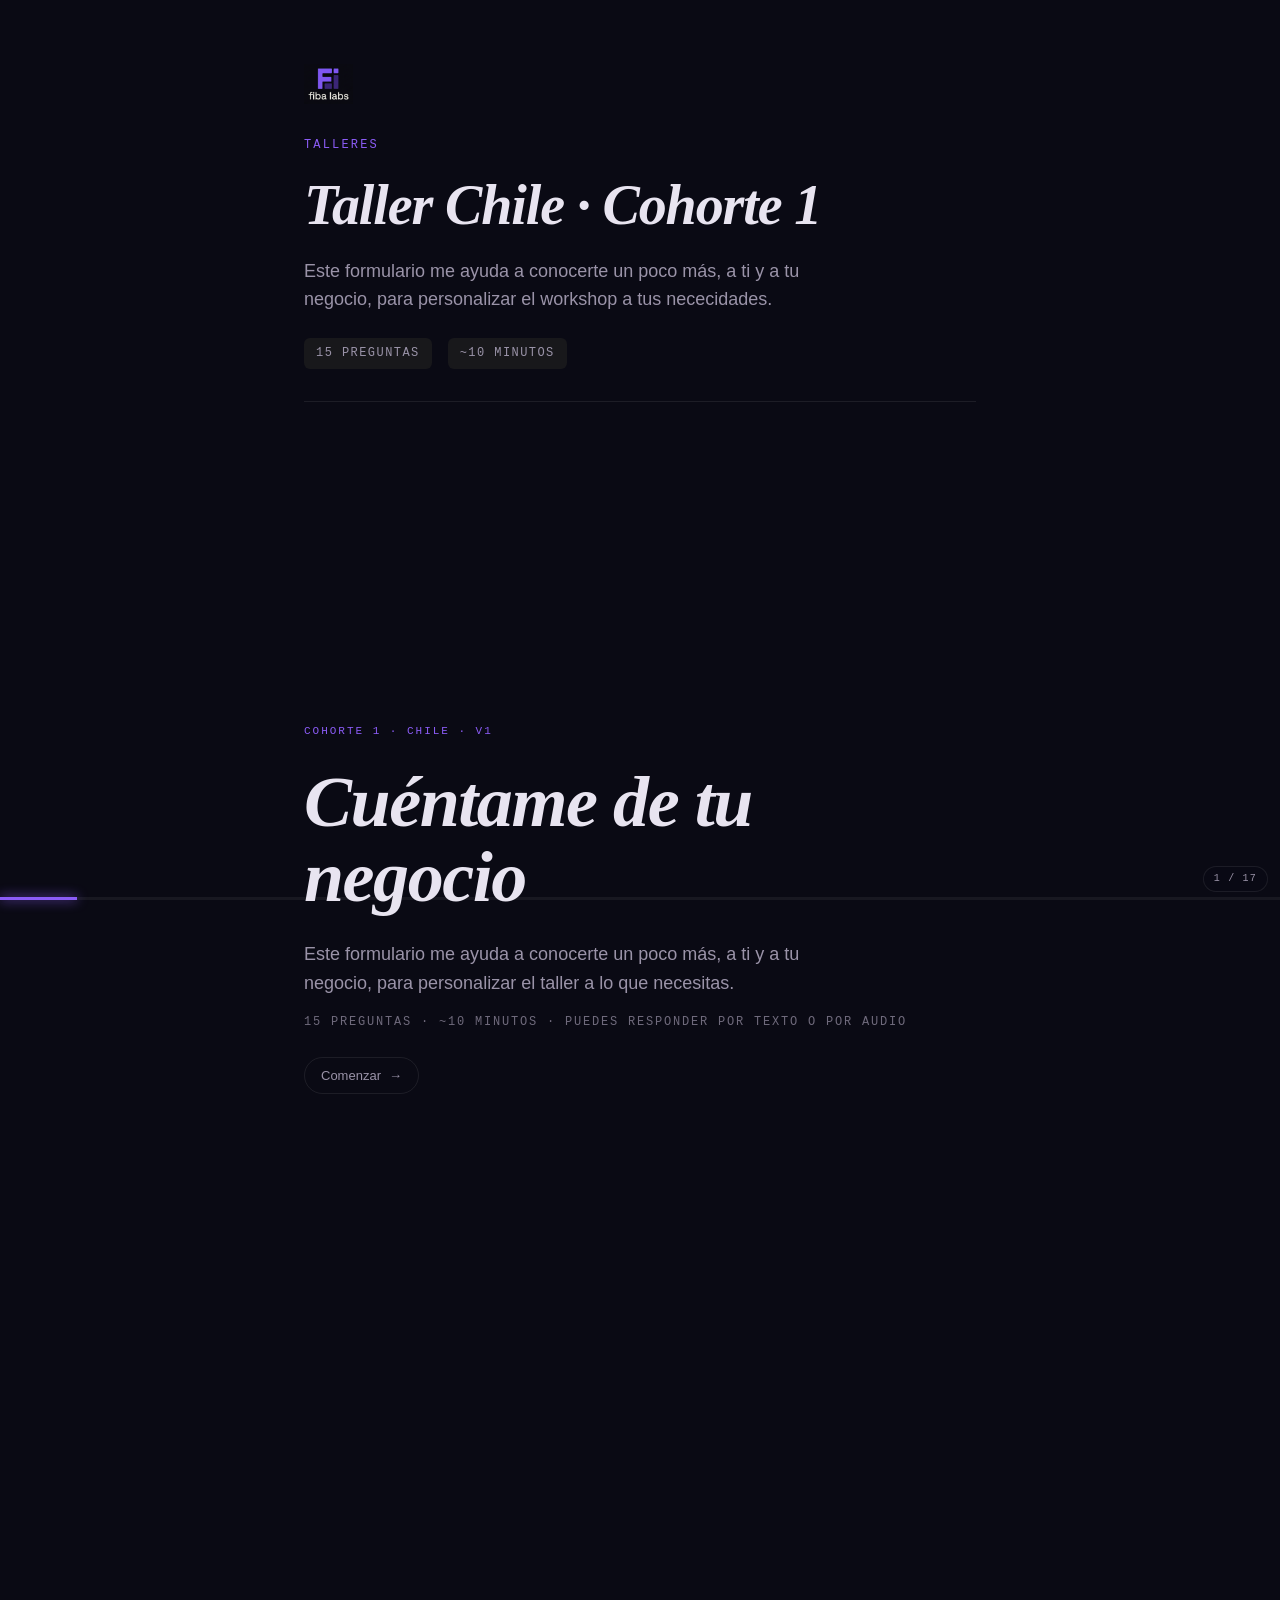
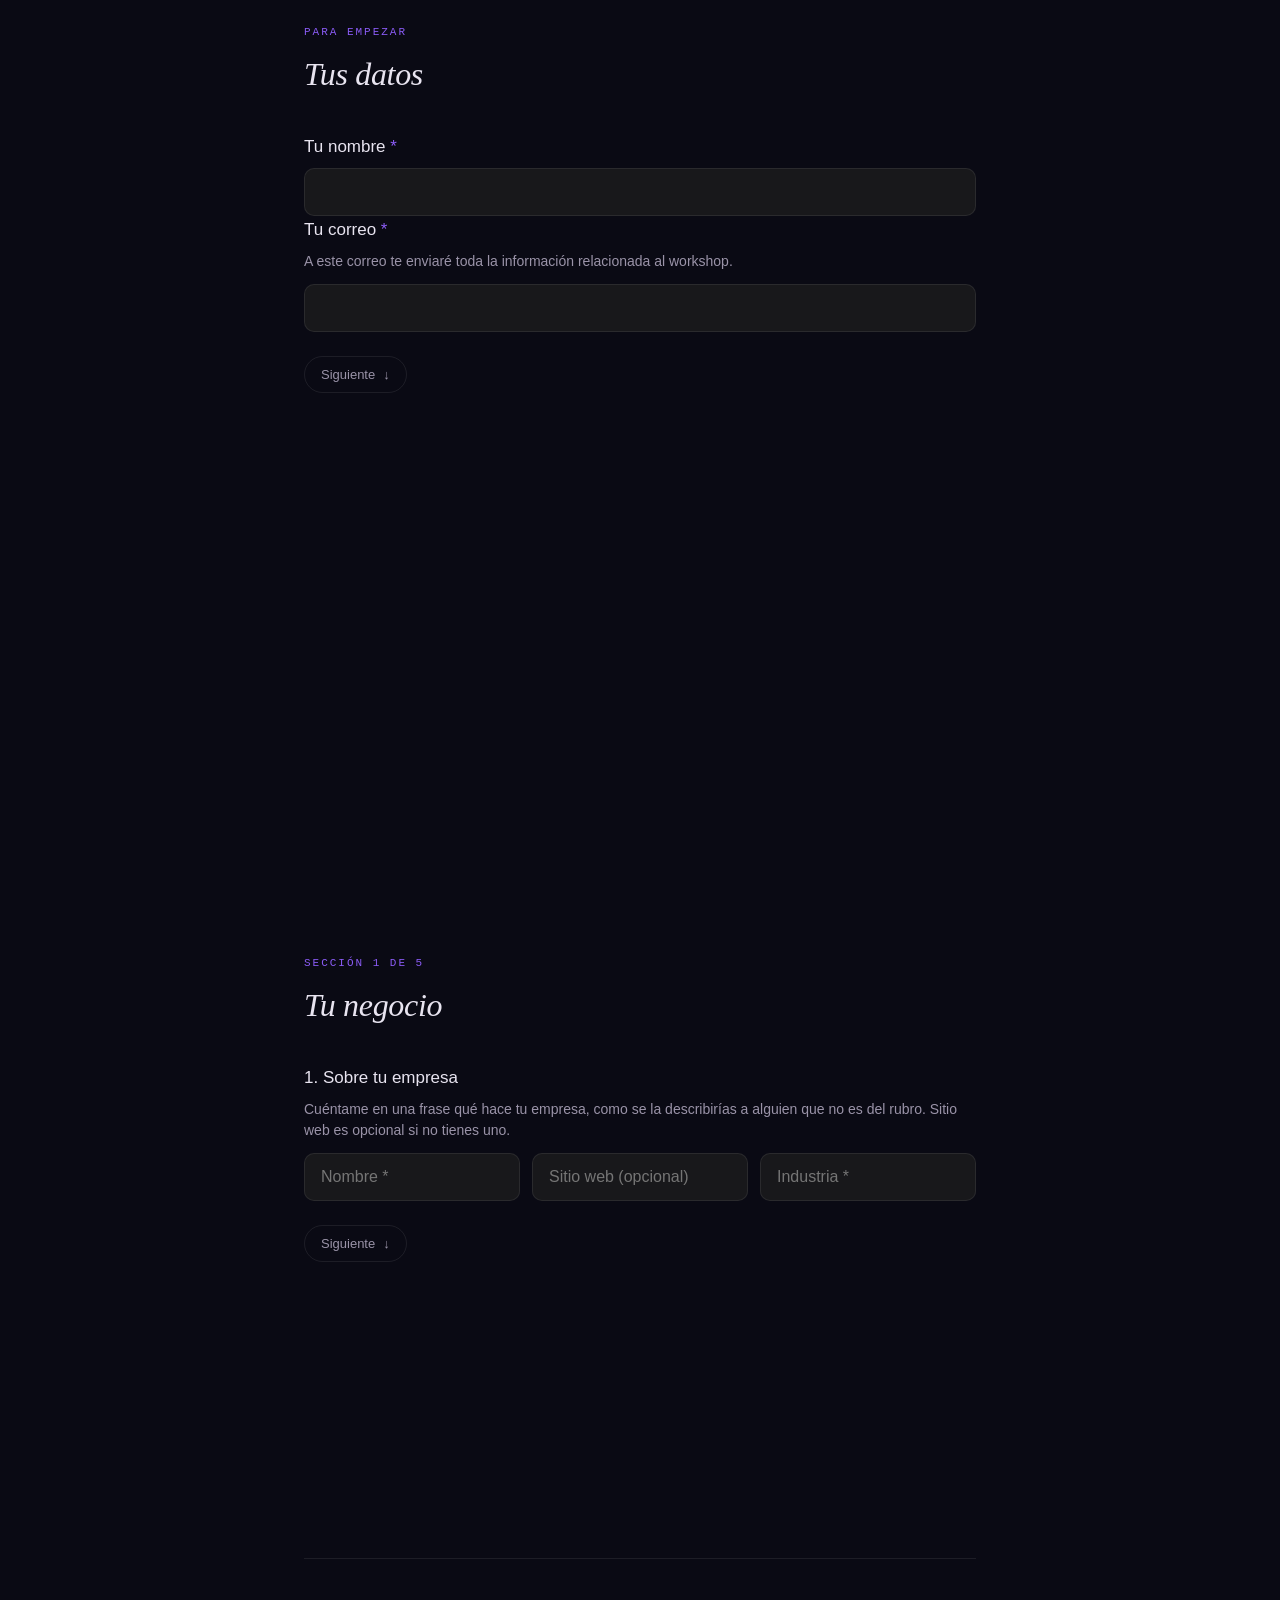
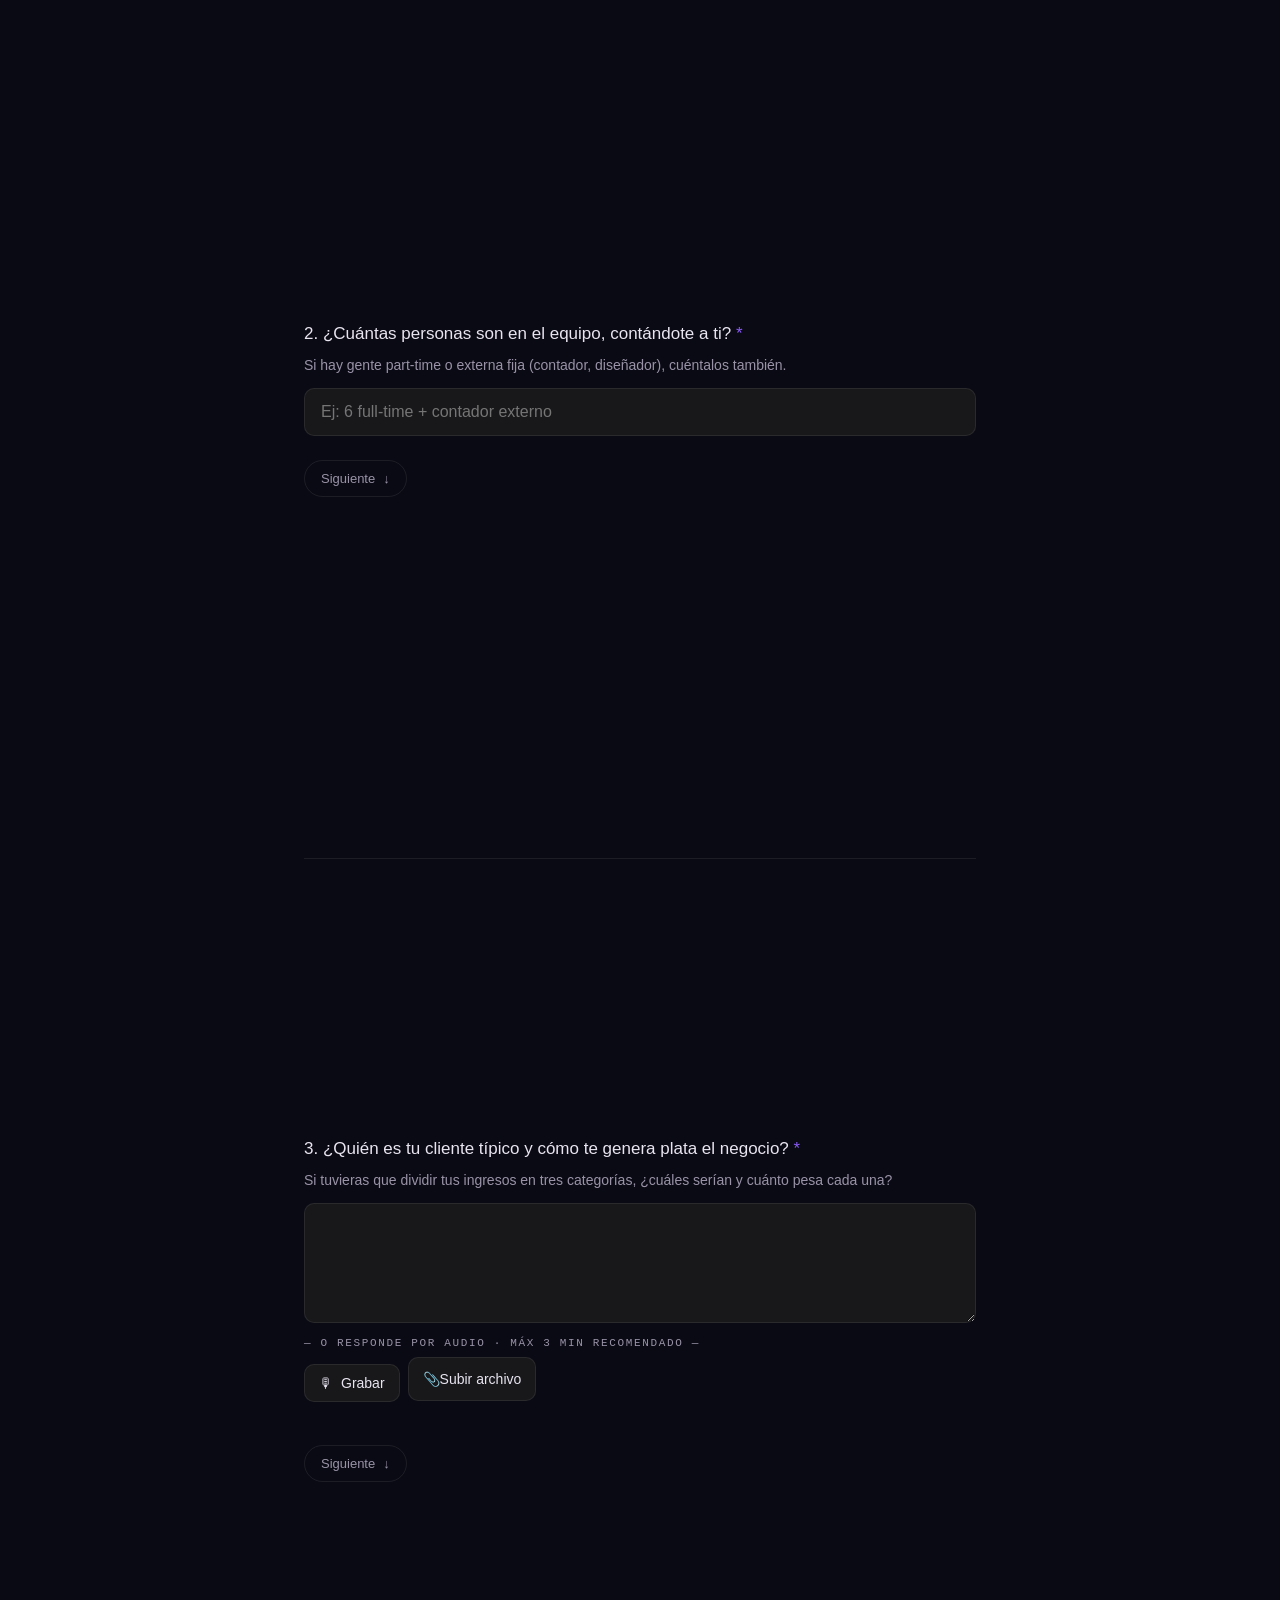
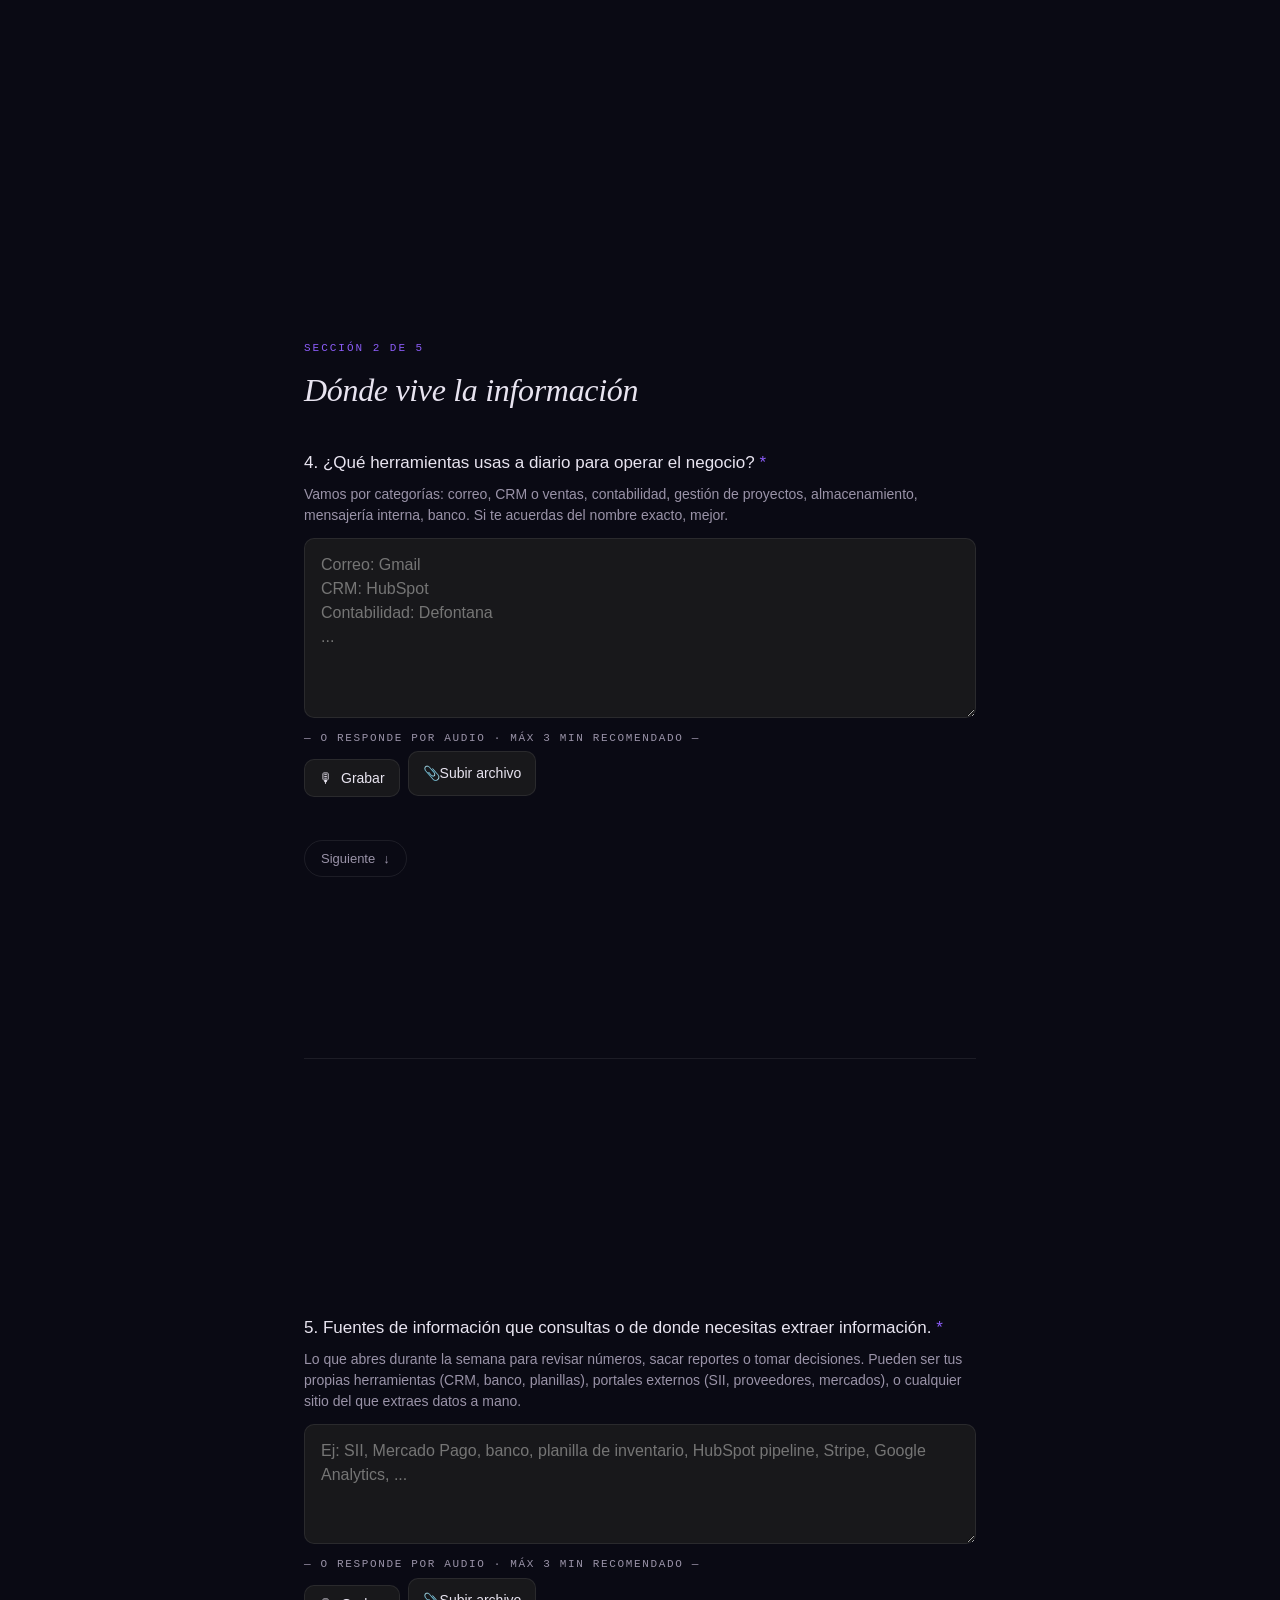
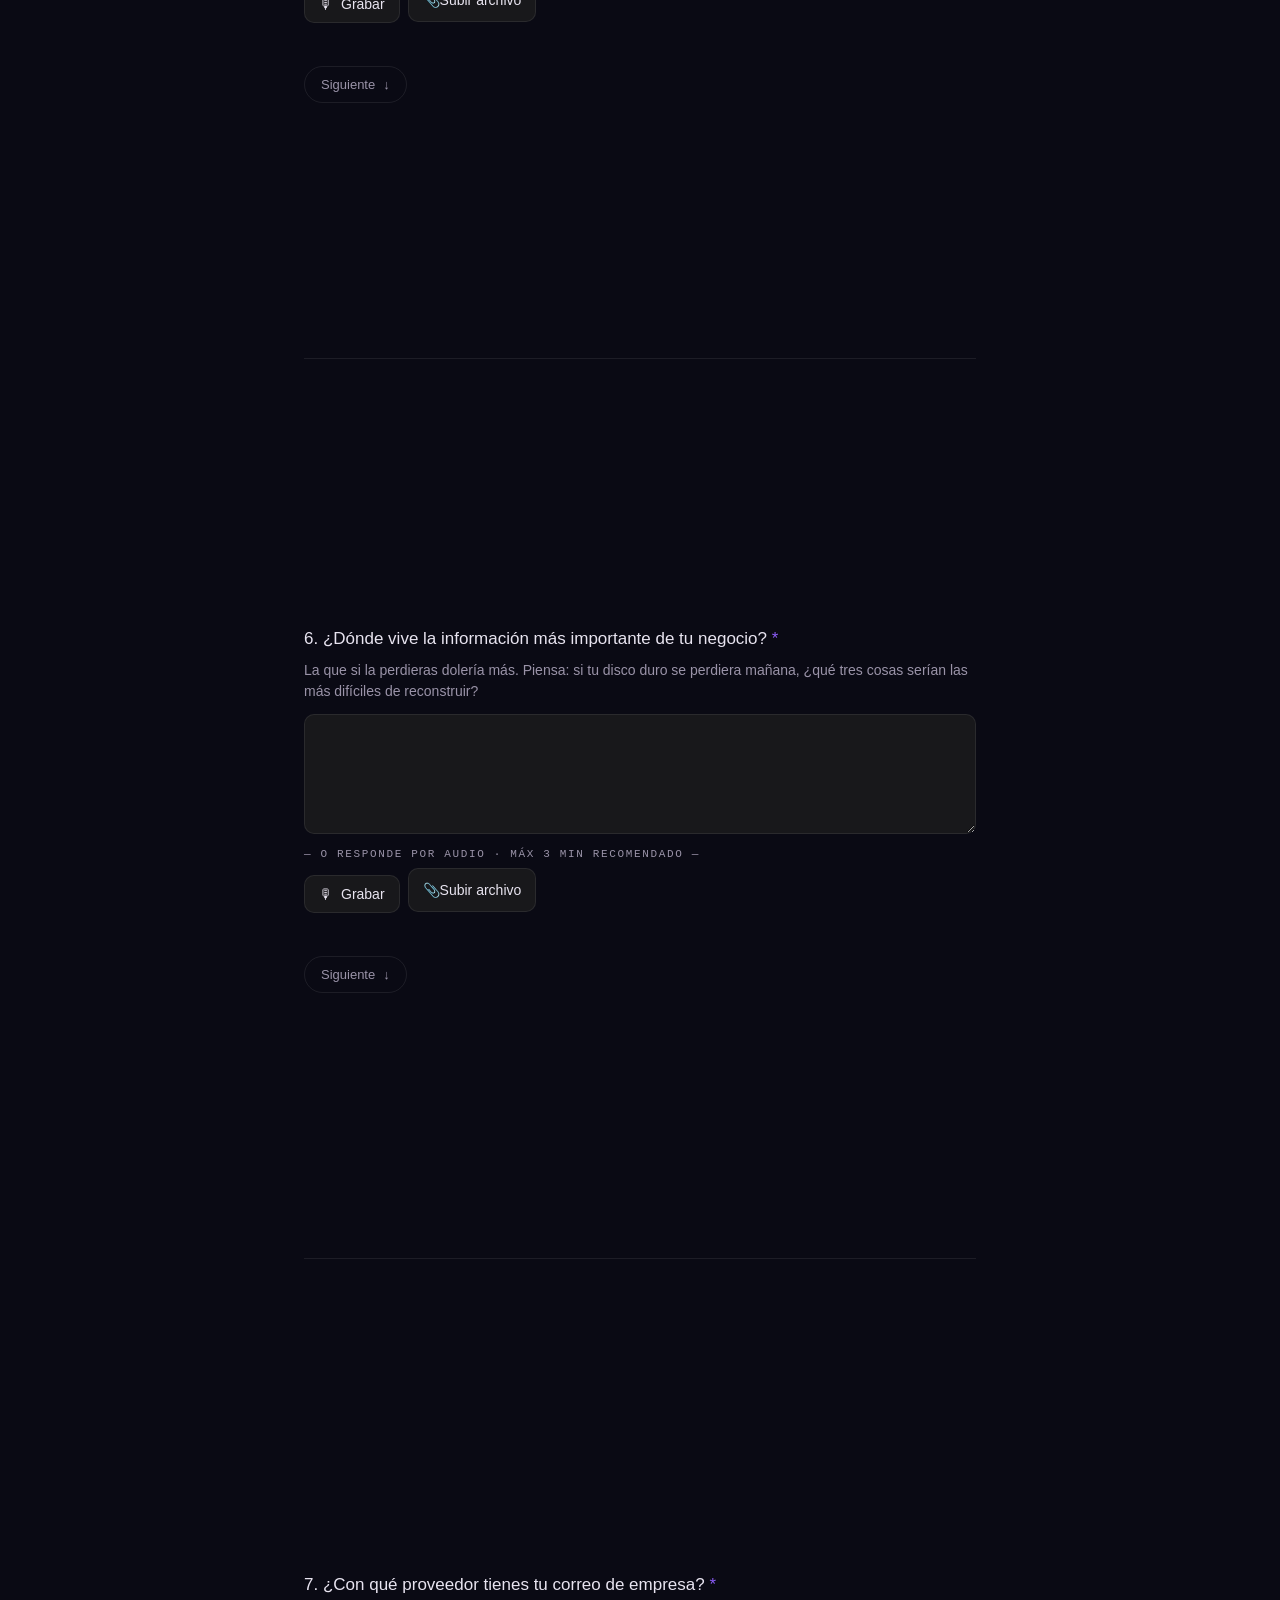
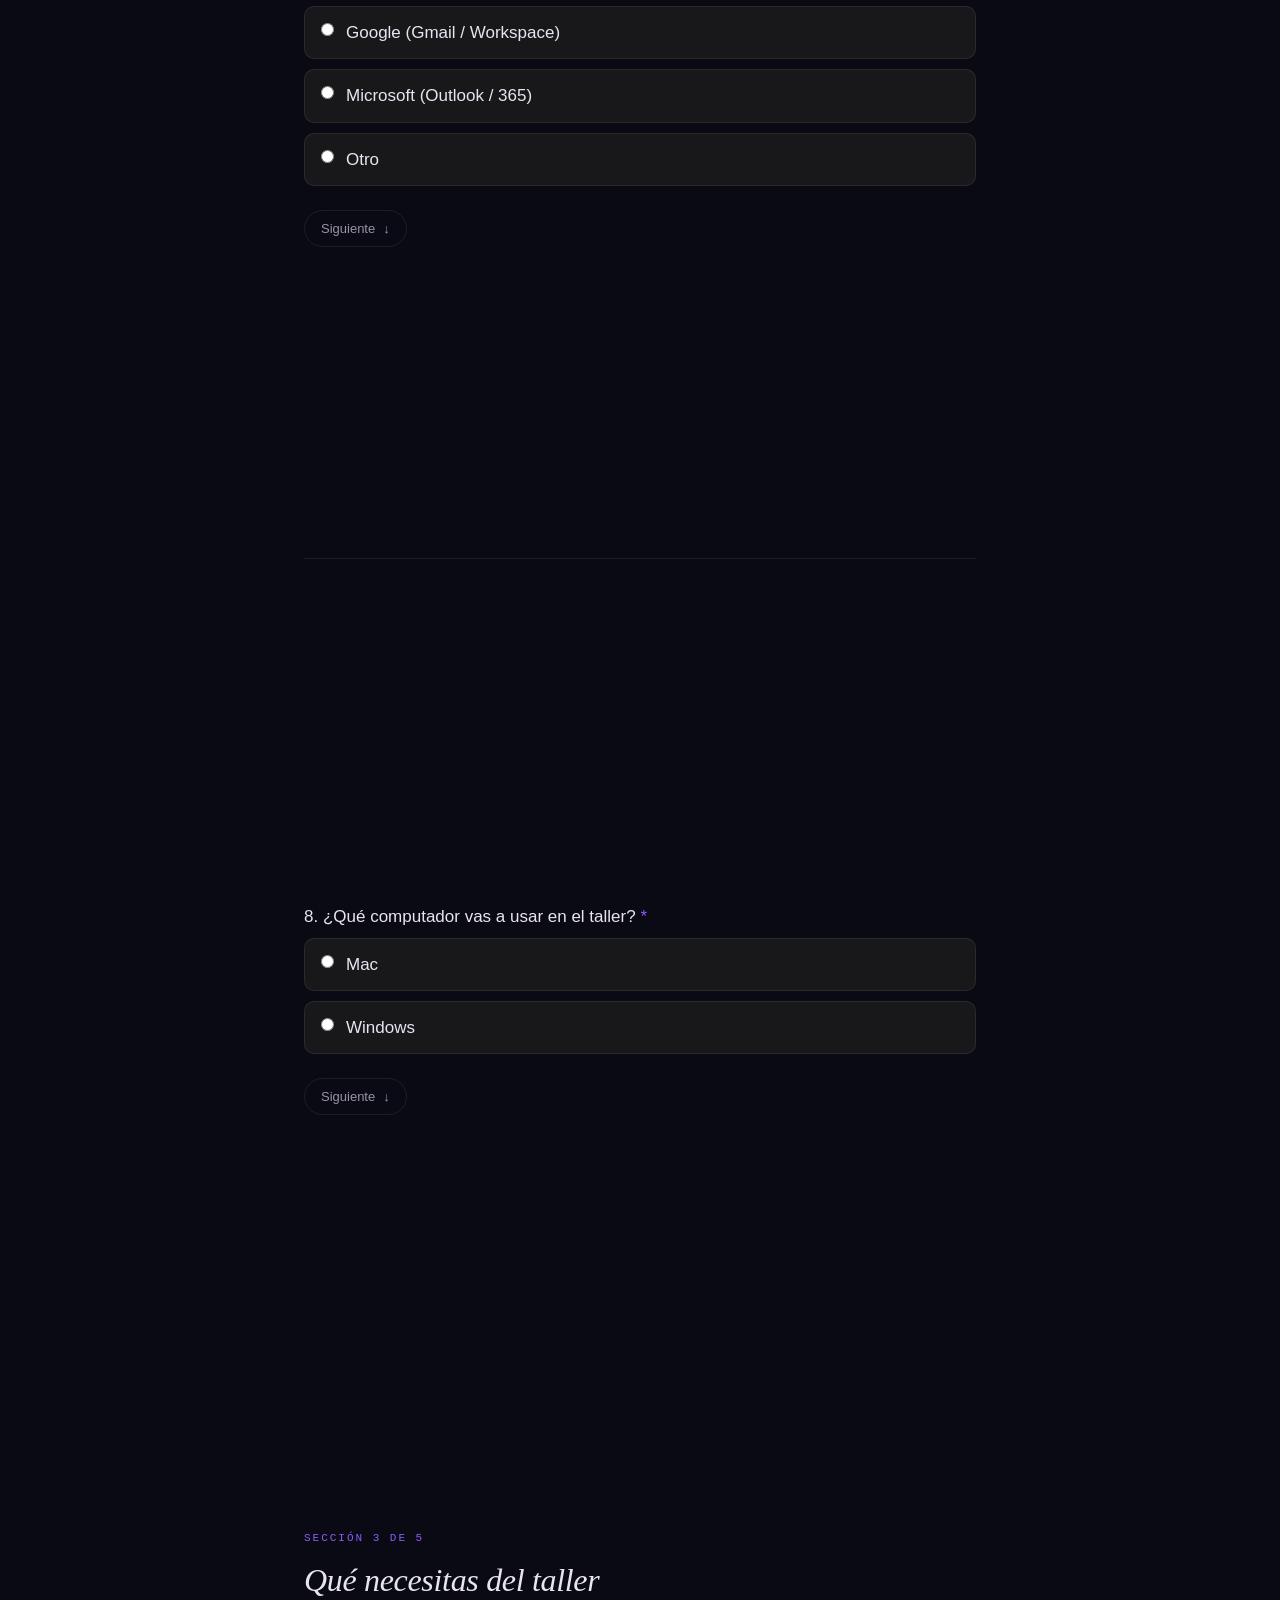
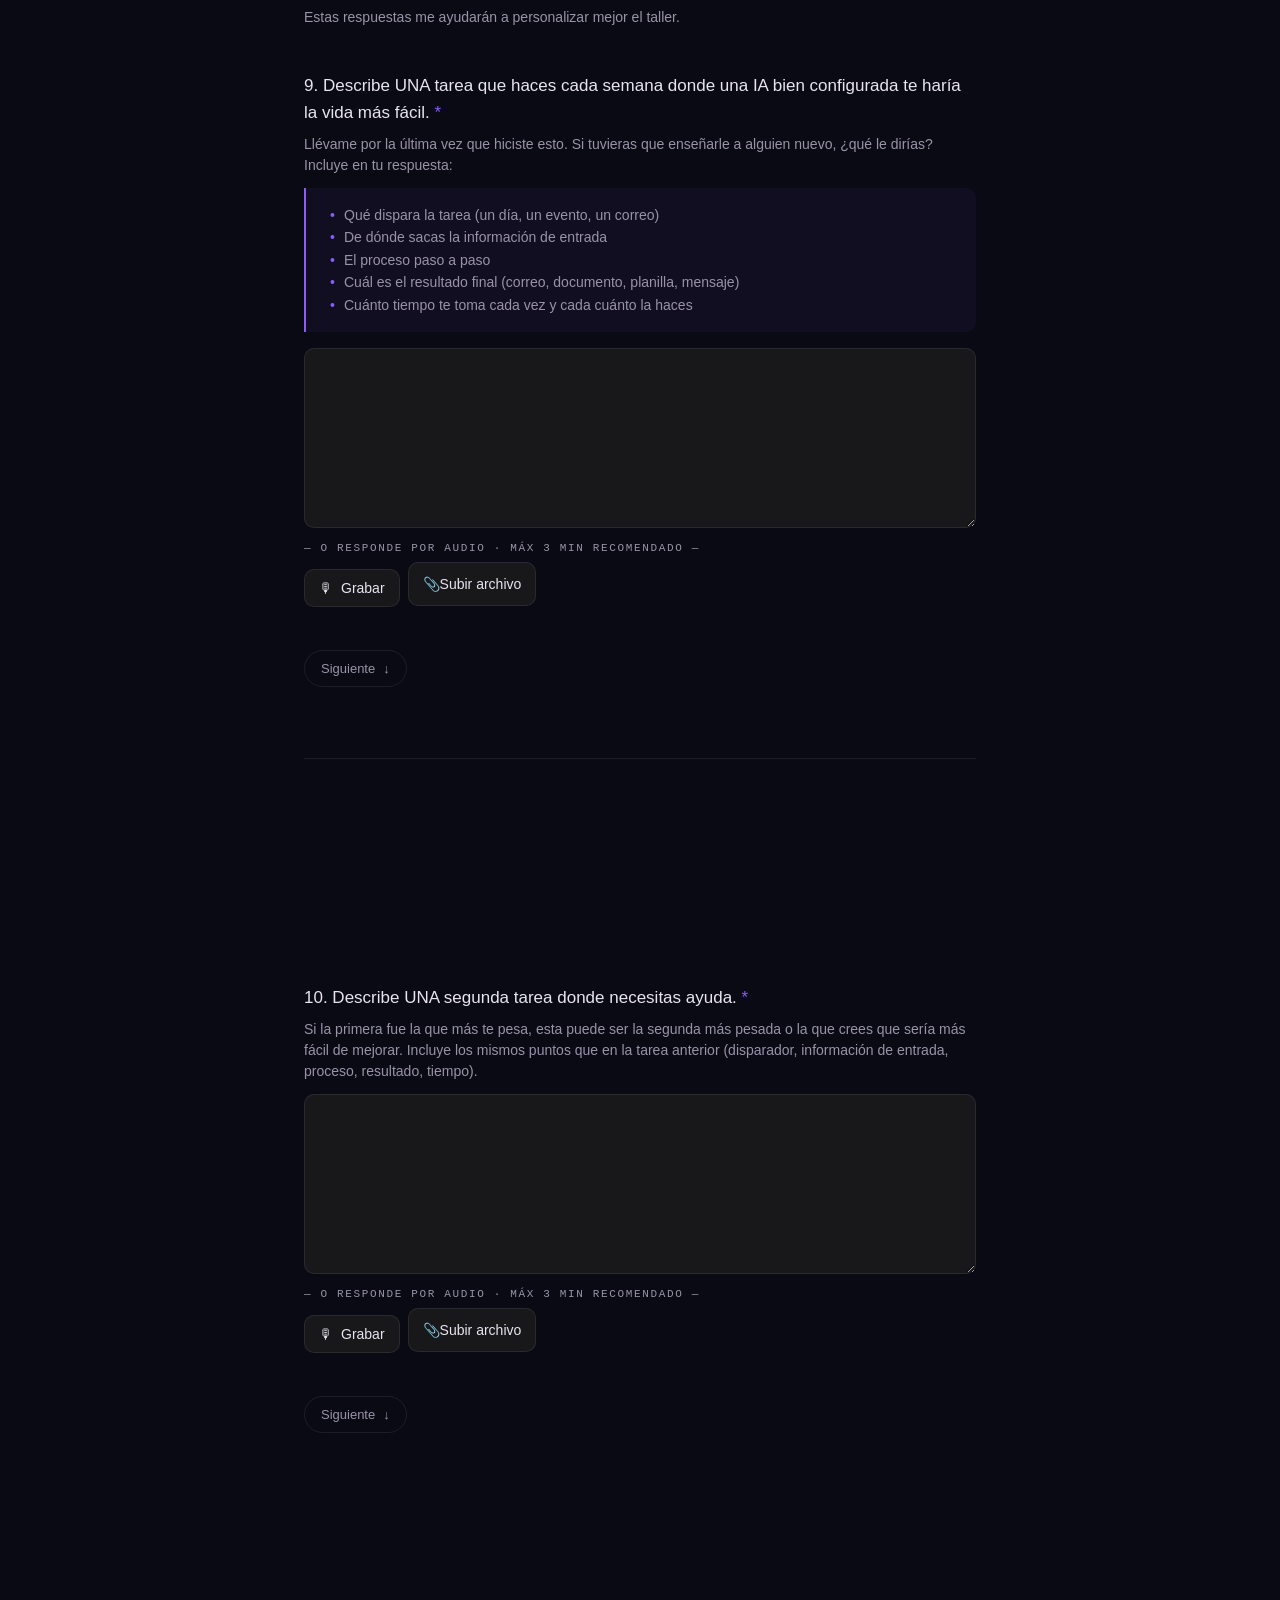
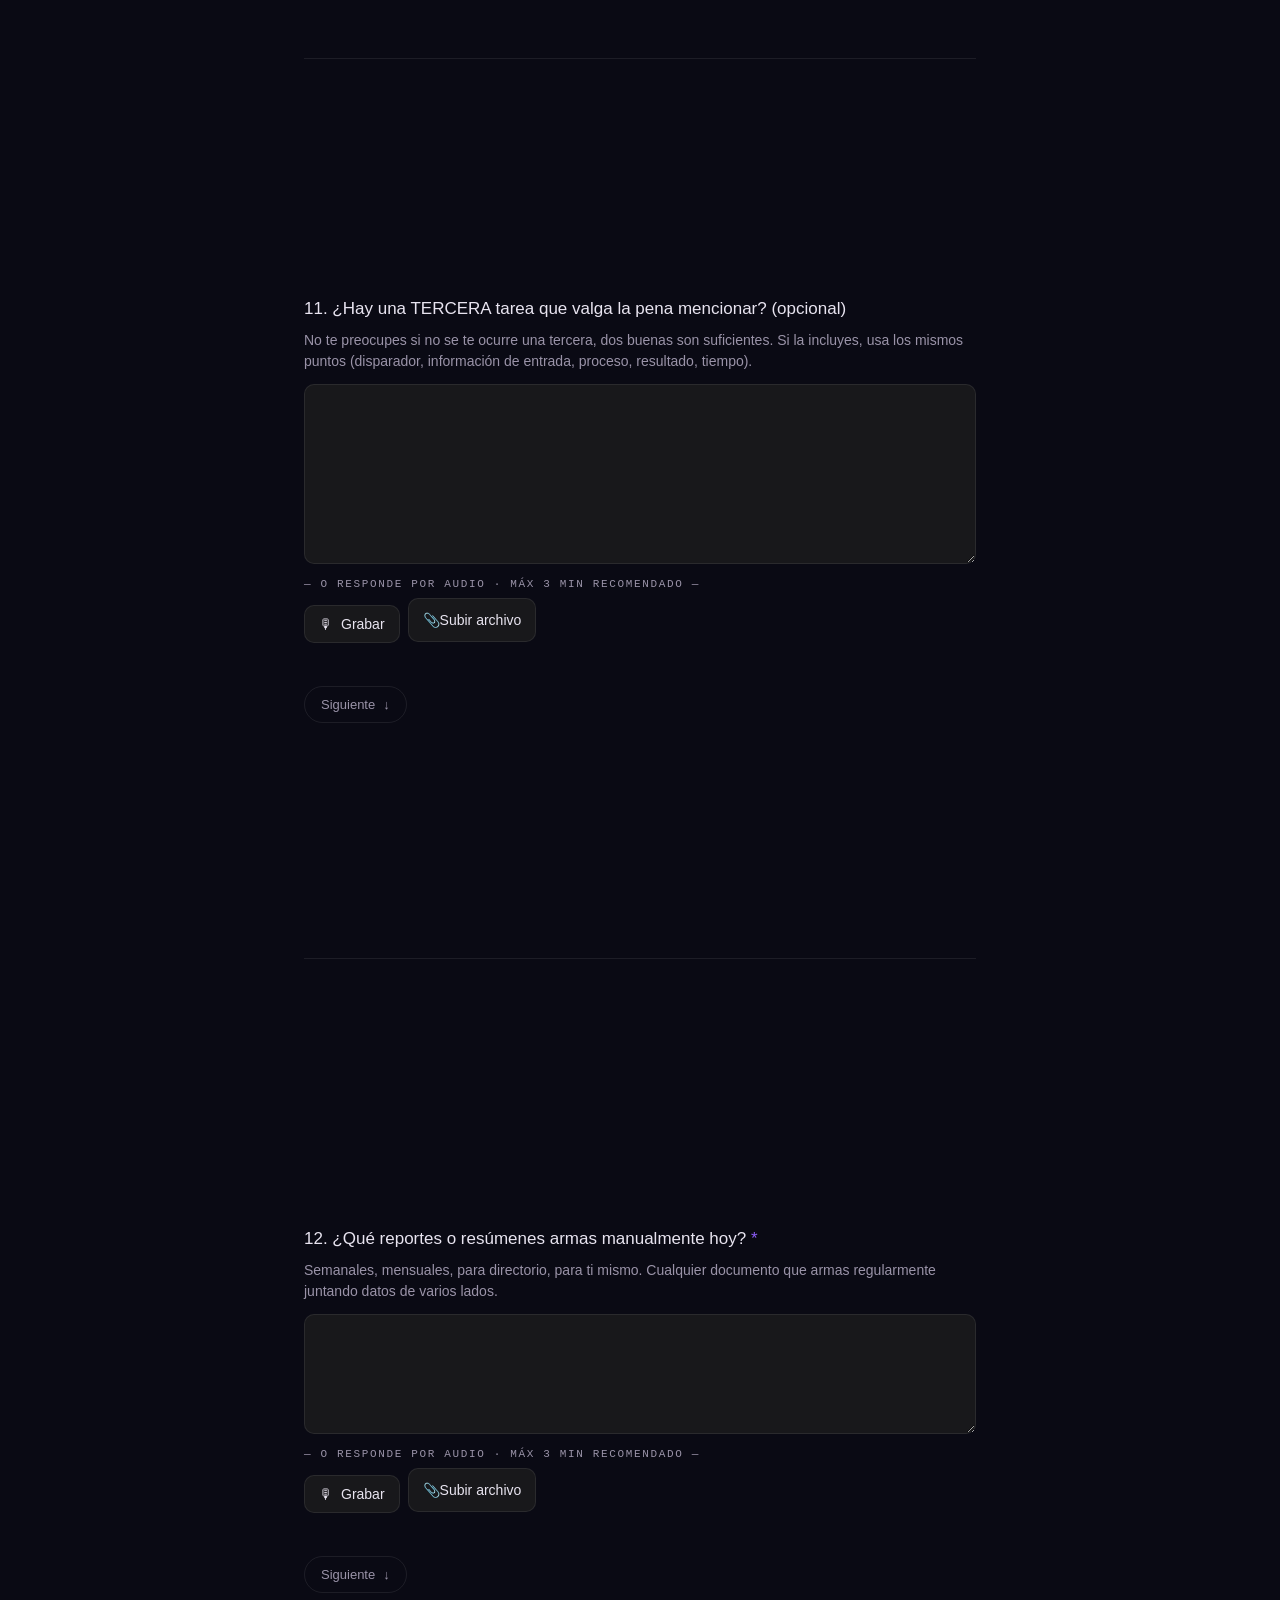
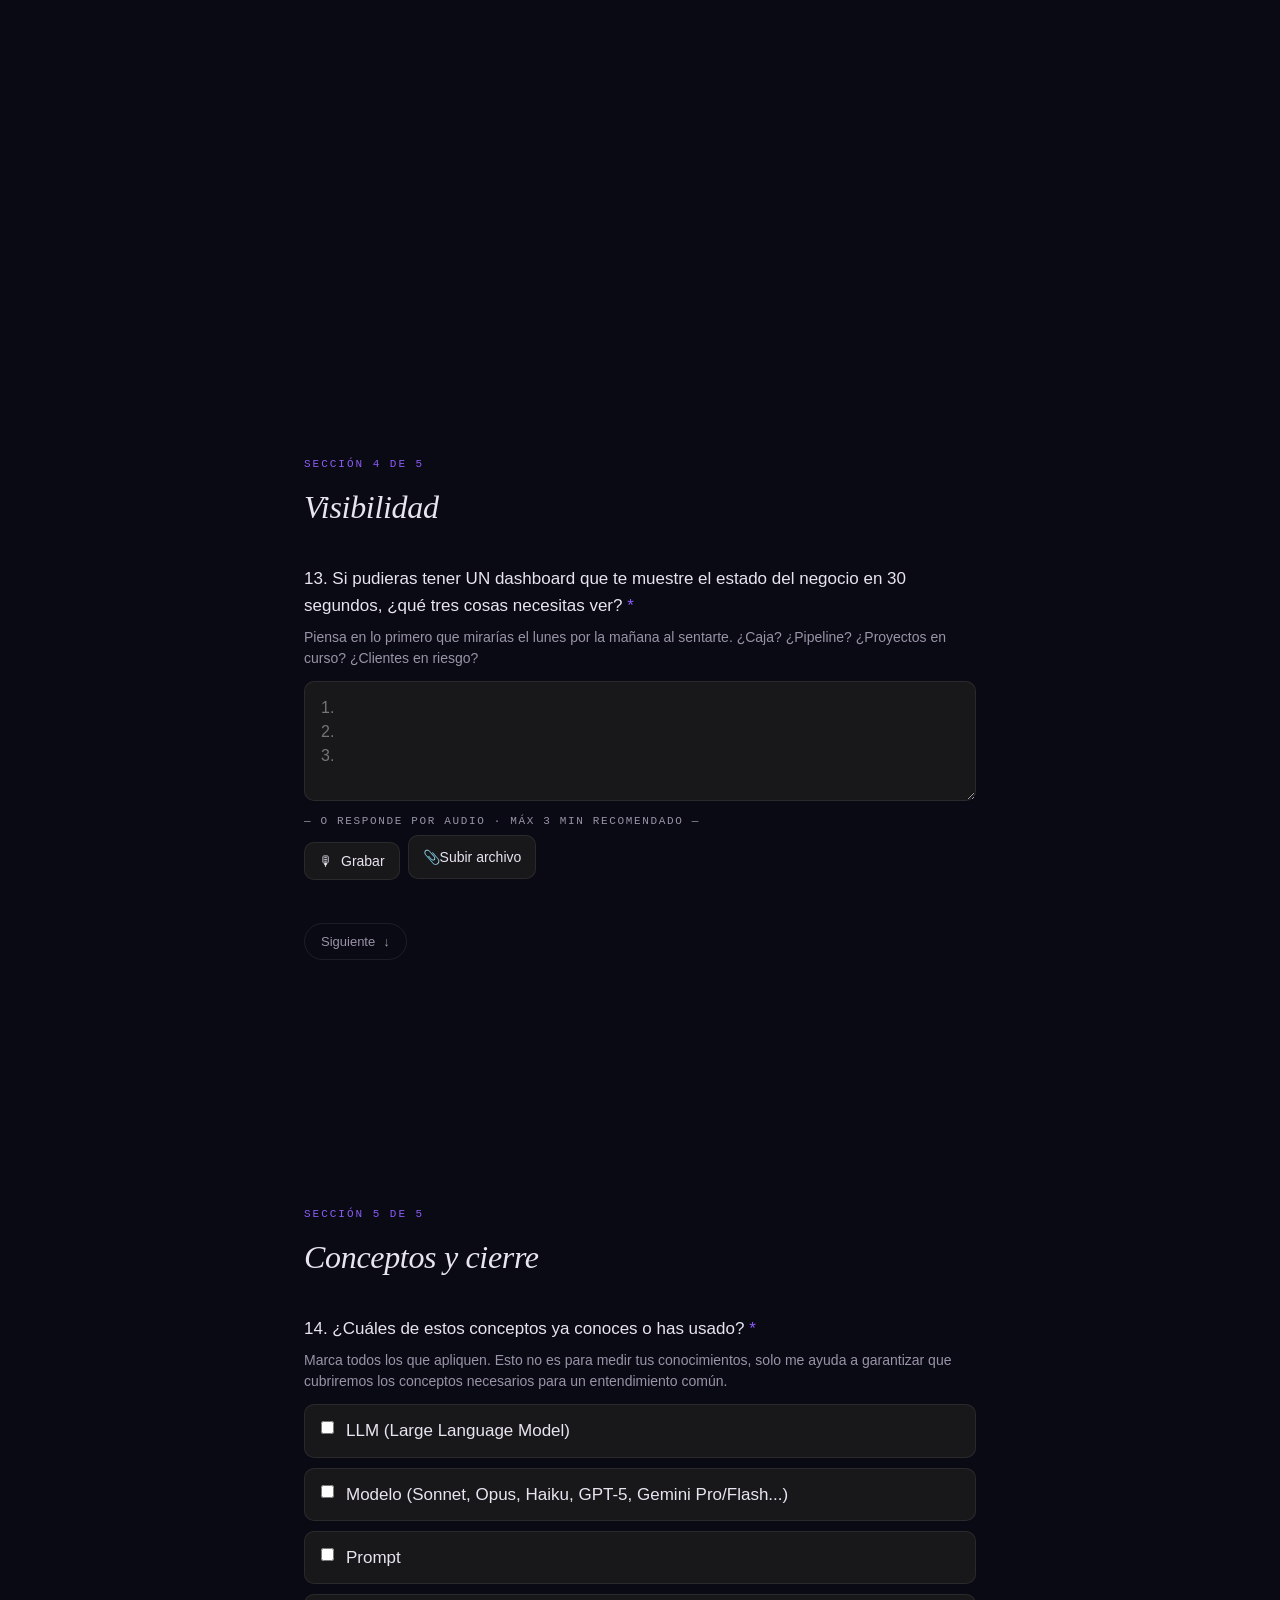
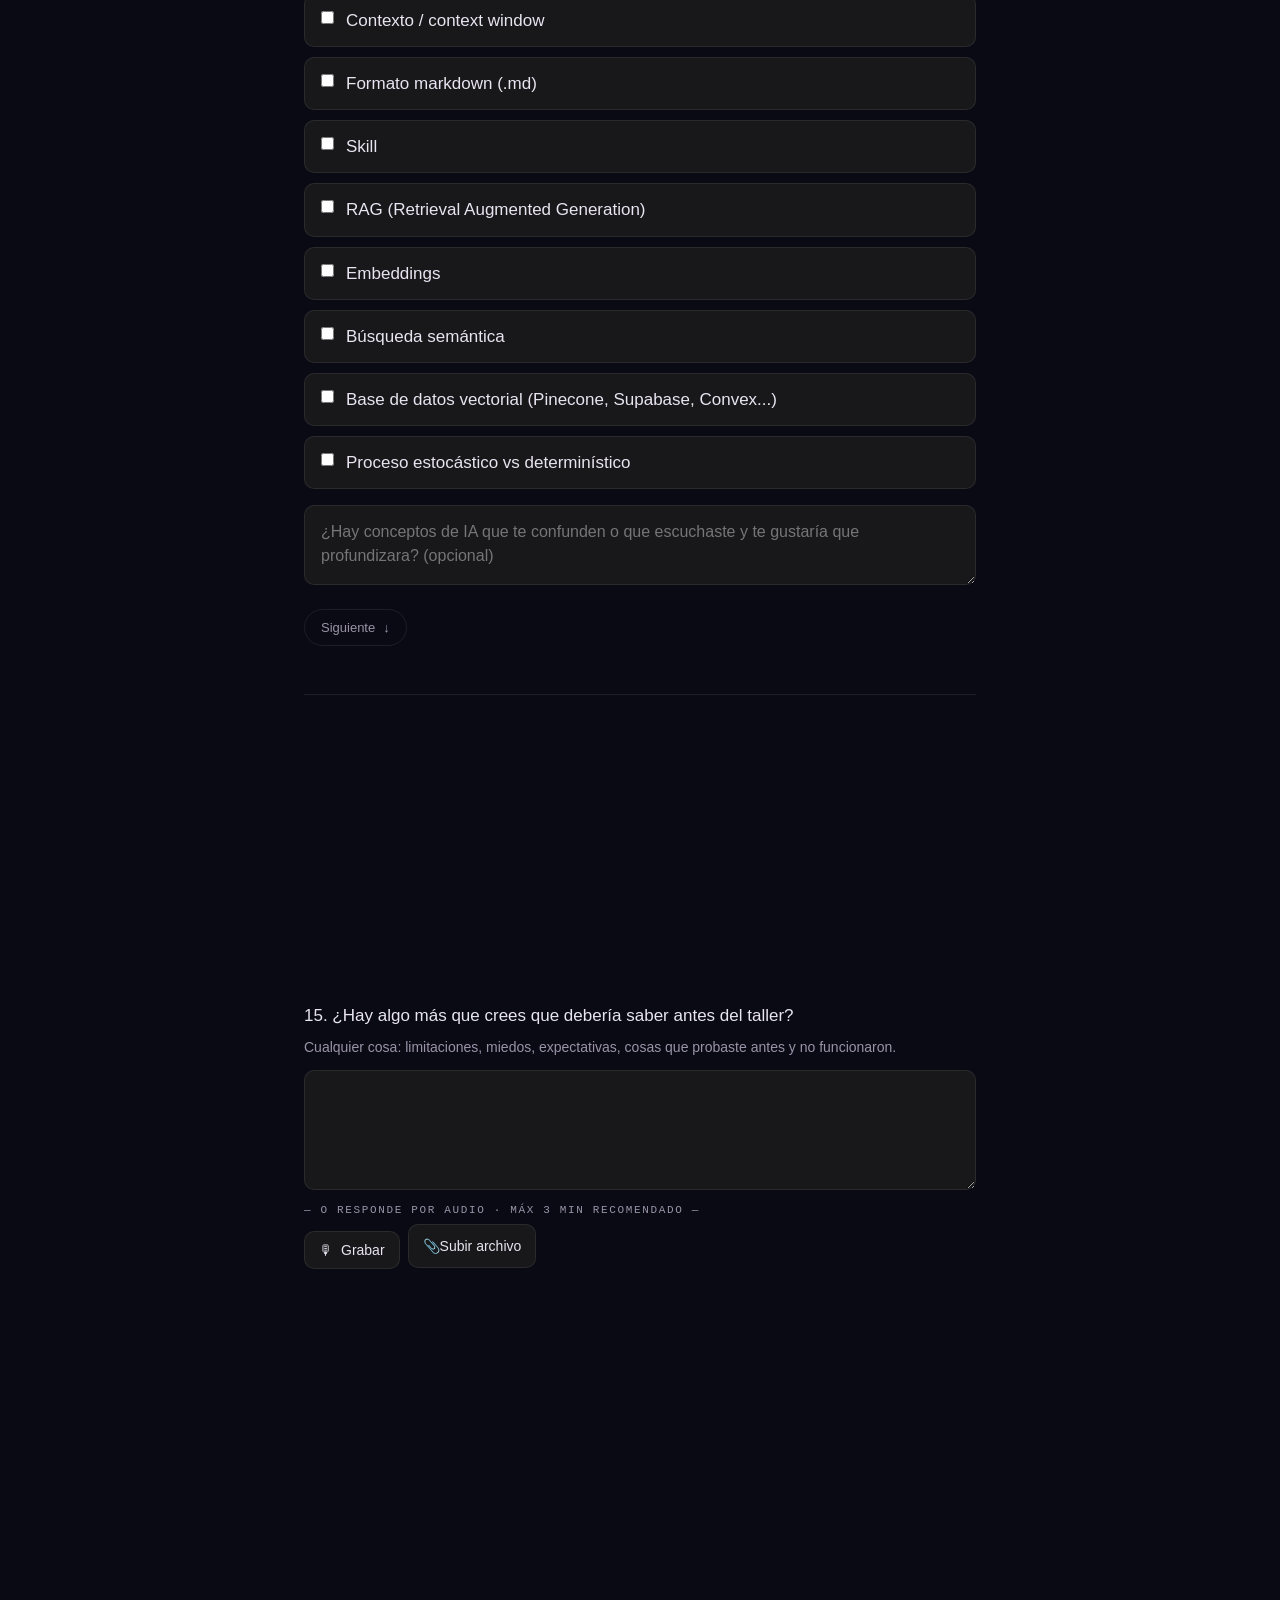
==== commit c98c2097: "intro splash page (Comenzar) + bottom progress bar + mobile CSS pass + v1 build label" ====
--- a/chile-1/index.html
+++ b/chile-1/index.html
@@ -27,6 +27,16 @@
     <form id="apply-form">
       <input type="hidden" name="cohort" value="chile-1">
 
+      <!-- INTRO -->
+      <section class="section">
+        <div class="field intro-page">
+          <p class="section-eyebrow">Cohorte 1 · Chile · v1</p>
+          <h1 class="intro-title">Cuéntame de tu negocio</h1>
+          <p class="intro-lead">Este formulario me ayuda a conocerte un poco más, a ti y a tu negocio, para personalizar el taller a lo que necesitas.</p>
+          <p class="intro-meta">15 preguntas · ~10 minutos · puedes responder por texto o por audio</p>
+        </div>
+      </section>
+
       <!-- DATOS DE CONTACTO -->
       <section class="section">
         <div class="field">
@@ -272,8 +282,9 @@
     <div class="draft-pill" id="draft-pill" style="display:none;">
       <span class="dot"></span><span id="draft-pill-text">Borrador guardado</span>
     </div>
-    <div class="progress-pill" id="progress-pill" style="display:none;">
-      <span class="progress-dot"></span><span id="progress-pill-text">Página 1 de 16</span>
+    <div class="progress-bar" id="progress-bar" style="display:none;">
+      <div class="progress-fill" id="progress-fill"></div>
+      <div class="progress-label" id="progress-label">1 / 17</div>
     </div>
   </main>
 
@@ -812,10 +823,11 @@
      */
     const pages = Array.from(document.querySelectorAll('.section > .field'));
     const totalPages = pages.length;
-    const progressPill = document.getElementById('progress-pill');
-    const progressPillText = document.getElementById('progress-pill-text');
-
-    if (progressPill) progressPill.style.display = 'flex';
+    const progressBar = document.getElementById('progress-bar');
+    const progressFill = document.getElementById('progress-fill');
+    const progressLabel = document.getElementById('progress-label');
+
+    if (progressBar) progressBar.style.display = 'block';
 
     pages.forEach((page, i) => {
       page.dataset.pageIndex = i;
@@ -823,7 +835,10 @@
         const cta = document.createElement('button');
         cta.type = 'button';
         cta.className = 'page-cta';
-        cta.innerHTML = 'Siguiente <span aria-hidden="true">↓</span>';
+        // First page = "Comenzar", rest = "Siguiente ↓"
+        cta.innerHTML = i === 0
+          ? 'Comenzar <span aria-hidden="true">→</span>'
+          : 'Siguiente <span aria-hidden="true">↓</span>';
         cta.addEventListener('click', () => {
           const next = pages[i + 1];
           if (next) next.scrollIntoView({ behavior: 'smooth', block: 'start' });
@@ -832,18 +847,19 @@
       }
     });
 
-    // Update progress pill on scroll using IntersectionObserver
+    // Update progress bar on scroll using IntersectionObserver
     const observer = new IntersectionObserver((entries) => {
-      // Pick the entry whose intersectionRatio is highest (most visible)
       let best = null;
       entries.forEach(e => {
         if (e.isIntersecting && (!best || e.intersectionRatio > best.intersectionRatio)) {
           best = e;
         }
       });
-      if (best && progressPillText) {
+      if (best) {
         const idx = parseInt(best.target.dataset.pageIndex, 10) + 1;
-        progressPillText.textContent = `Página ${idx} de ${totalPages}`;
+        const pct = Math.round((idx / totalPages) * 100);
+        if (progressFill) progressFill.style.width = pct + '%';
+        if (progressLabel) progressLabel.textContent = `${idx} / ${totalPages}`;
       }
     }, { threshold: [0.4, 0.6, 0.8] });
     pages.forEach(p => observer.observe(p));
--- a/assets/style.css
+++ b/assets/style.css
@@ -189,7 +189,7 @@
 
 /* Typeform-style per-question pages: each .field inside a section is its own viewport-height page. */
 .section > .field {
-  min-height: 90vh;
+  min-height: 100vh;
   display: flex;
   flex-direction: column;
   justify-content: center;
@@ -239,42 +239,95 @@
   transform: translateY(-1px);
 }
 
-/* Progress pill */
-.progress-pill {
+/* Intro page (first page) */
+.intro-page {
+  text-align: left;
+}
+.intro-title {
+  font-family: "Instrument Serif", serif;
+  font-style: italic;
+  font-size: clamp(40px, 7vw, 72px);
+  line-height: 1.05;
+  letter-spacing: -0.02em;
+  margin: 16px 0 24px;
+  color: var(--text);
+}
+.intro-lead {
+  font-size: 18px;
+  color: var(--muted);
+  line-height: 1.6;
+  margin-bottom: 16px;
+  max-width: 540px;
+}
+.intro-meta {
+  font-family: "Fira Code", monospace;
+  font-size: 12px;
+  color: var(--muted);
+  text-transform: uppercase;
+  letter-spacing: 0.15em;
+  opacity: 0.7;
+}
+
+/* Progress bar at bottom (mobile + desktop). Replaces the old pill. */
+.progress-bar {
   position: fixed;
-  bottom: 16px;
-  right: 16px;
-  display: flex;
-  align-items: center;
-  gap: 8px;
-  padding: 8px 14px;
-  background: rgba(10, 10, 20, 0.9);
-  border: 1px solid var(--border-strong);
+  bottom: 0; left: 0; right: 0;
+  height: 3px;
+  background: rgba(255, 255, 255, 0.06);
+  z-index: 90;
+  pointer-events: none;
+}
+.progress-bar .progress-fill {
+  height: 100%;
+  width: 0;
+  background: var(--accent);
+  transition: width 0.3s ease-out;
+  box-shadow: 0 0 12px var(--accent);
+}
+.progress-bar .progress-label {
+  position: absolute;
+  bottom: 8px;
+  right: 12px;
+  font-family: "Fira Code", monospace;
+  font-size: 10px;
+  color: var(--muted);
+  text-transform: uppercase;
+  letter-spacing: 0.12em;
+  background: rgba(10,10,20,0.85);
+  padding: 4px 10px;
   border-radius: 999px;
-  font-family: "Fira Code", monospace;
-  font-size: 11px;
-  color: var(--muted);
-  text-transform: uppercase;
-  letter-spacing: 0.12em;
-  z-index: 90;
-  backdrop-filter: blur(8px);
-  pointer-events: none;
-}
-.progress-pill .progress-dot {
-  width: 6px; height: 6px; border-radius: 50%;
-  background: var(--accent);
-}
-
-/* Apply scroll-snap to the form container only (not whole page — submit row + footer should scroll free). */
-form#apply-form {
+  border: 1px solid var(--border);
+}
+
+/* Apply scroll-snap on the document scroll container (the html element actually scrolls).
+   Use proximity (not mandatory) so users aren't trapped if they scroll mid-question. */
+html {
   scroll-snap-type: y proximity;
 }
 
 /* Mobile tweaks */
 @media (max-width: 640px) {
-  .section > .field { min-height: 85vh; padding: 32px 0; }
-  .page-header h2 { font-size: 26px; }
-  .progress-pill { bottom: 12px; right: 12px; font-size: 10px; }
+  body { font-size: 16px; }
+  .container { padding: 32px 16px 80px; }
+  .section > .field { min-height: 100vh; padding: 24px 0 64px; }
+  .page-header { margin-bottom: 20px; }
+  .page-header h2 { font-size: 22px; }
+  .page-header .section-eyebrow { font-size: 10px; }
+  .field label { font-size: 15px; }
+  .field .hint { font-size: 13px; line-height: 1.45; }
+  .prompt-list { padding: 12px 14px; }
+  .prompt-list li { font-size: 13px; line-height: 1.5; }
+  textarea, input[type="text"], input[type="email"], input[type="number"], select { font-size: 16px; padding: 12px 14px; }
+  textarea { min-height: 100px; }
+  textarea.tall { min-height: 140px; }
+  .options label { padding: 10px 12px; font-size: 14px; }
+  .audio-btn { padding: 10px 12px; font-size: 13px; }
+  .audio-attachment { font-size: 12px; gap: 8px; }
+  .audio-attachment audio { max-width: 100%; }
+  .page-cta { font-size: 13px; padding: 10px 14px; }
+  .intro-lead { font-size: 16px; }
+  .intro-meta { font-size: 11px; }
+  .draft-pill { font-size: 10px; padding: 6px 10px; }
 }
 
 .field { margin-bottom: 32px; }
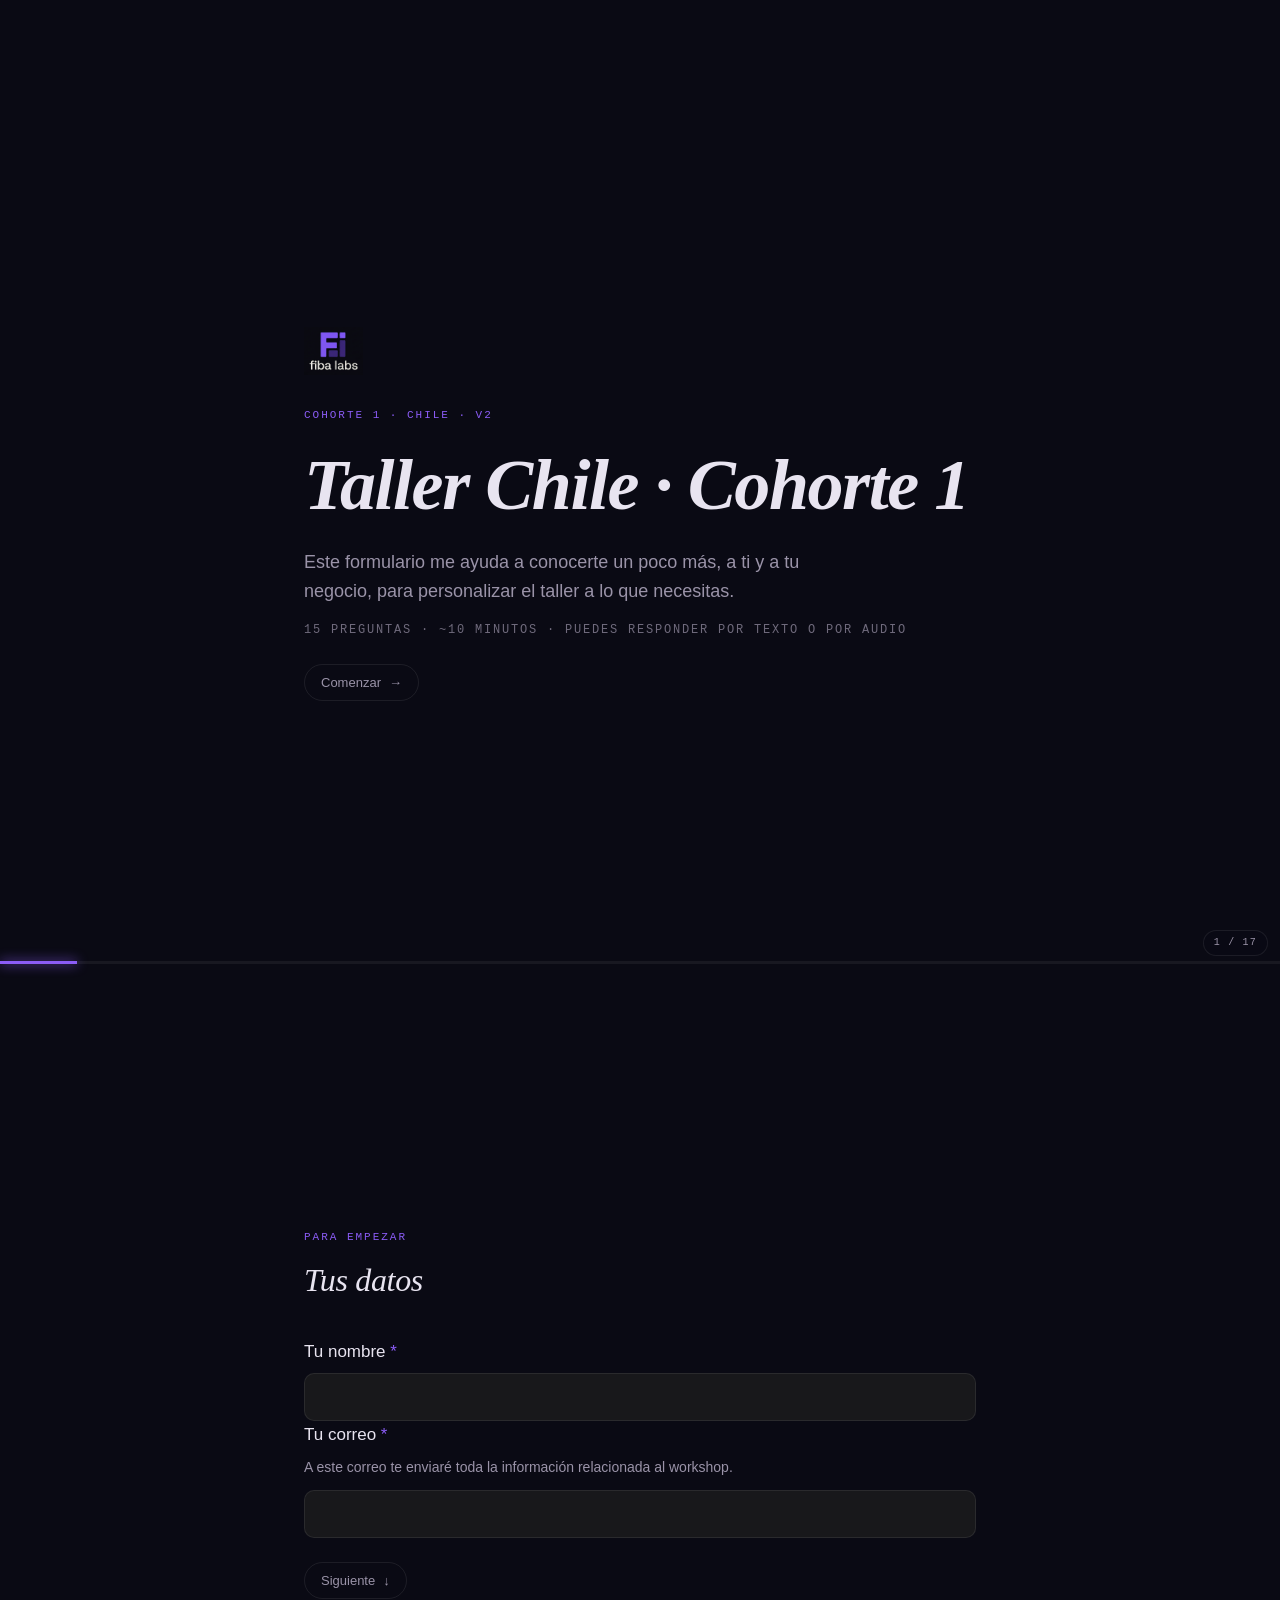
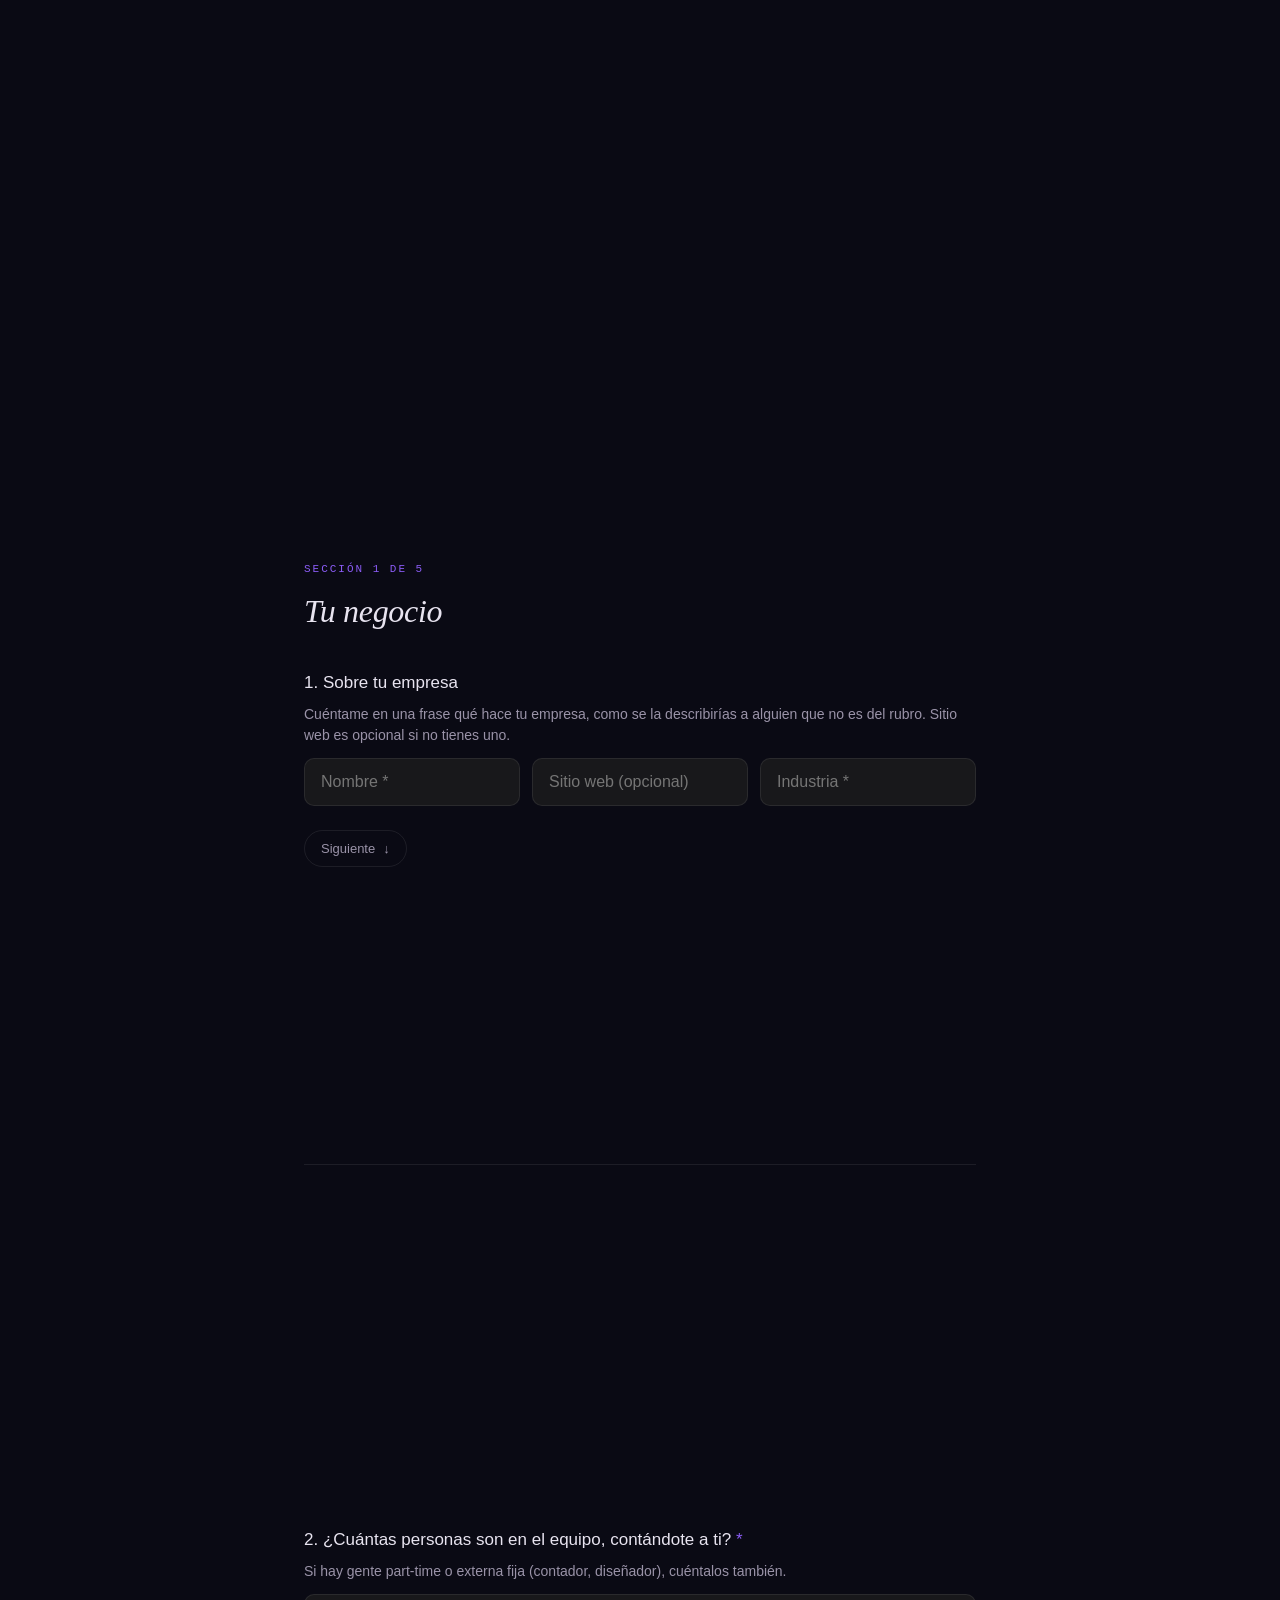
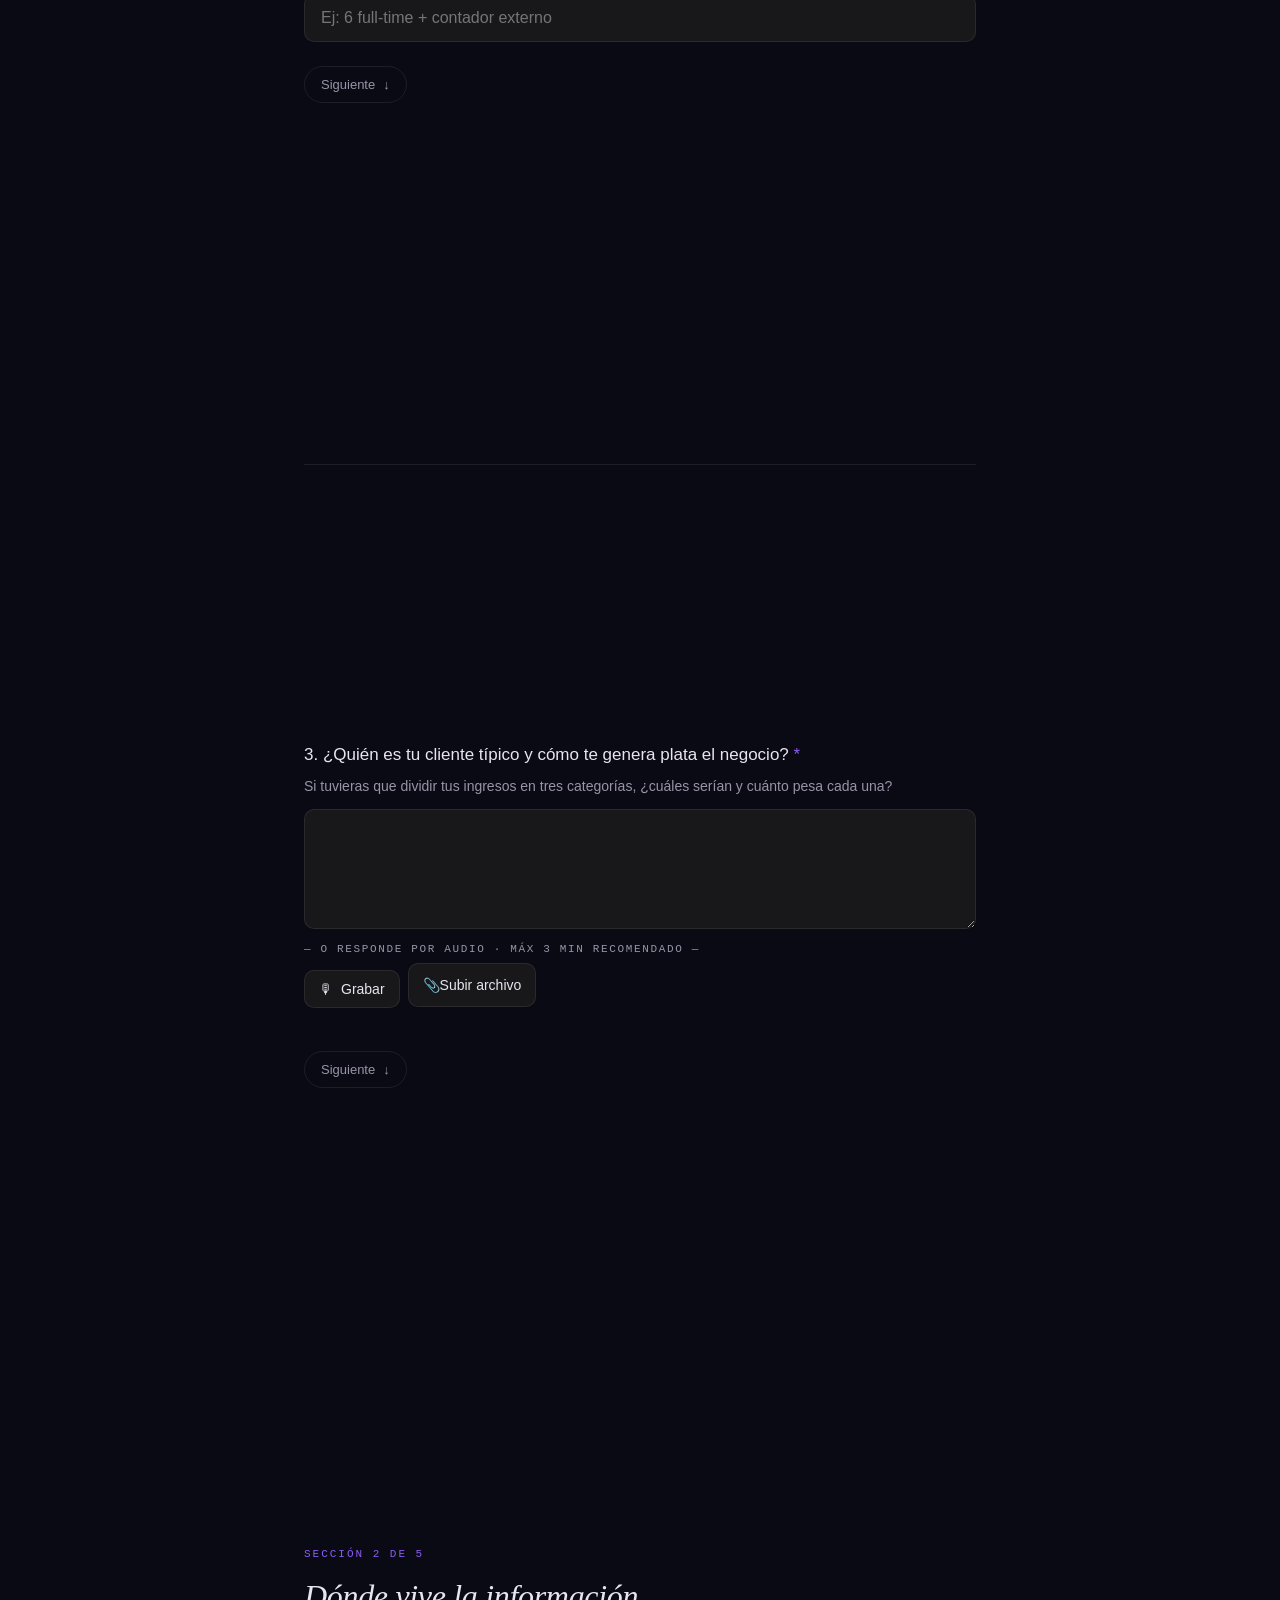
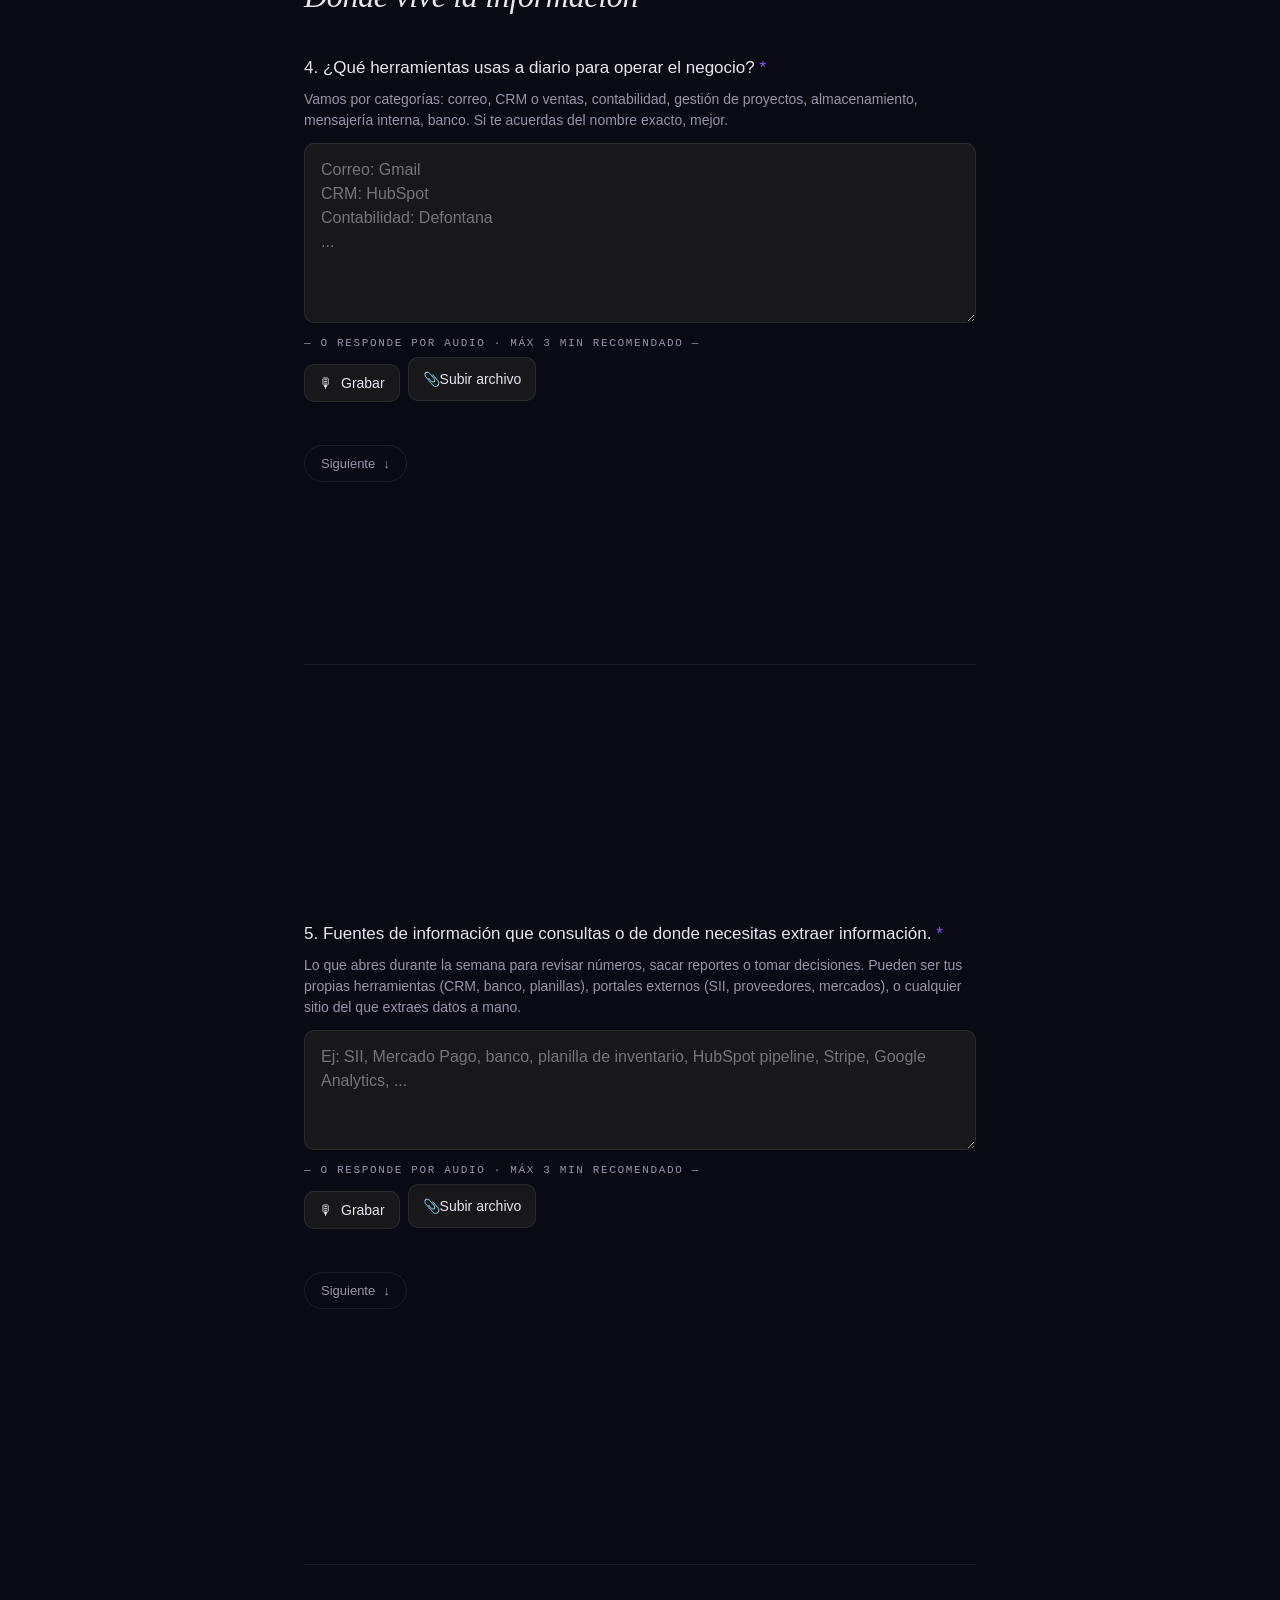
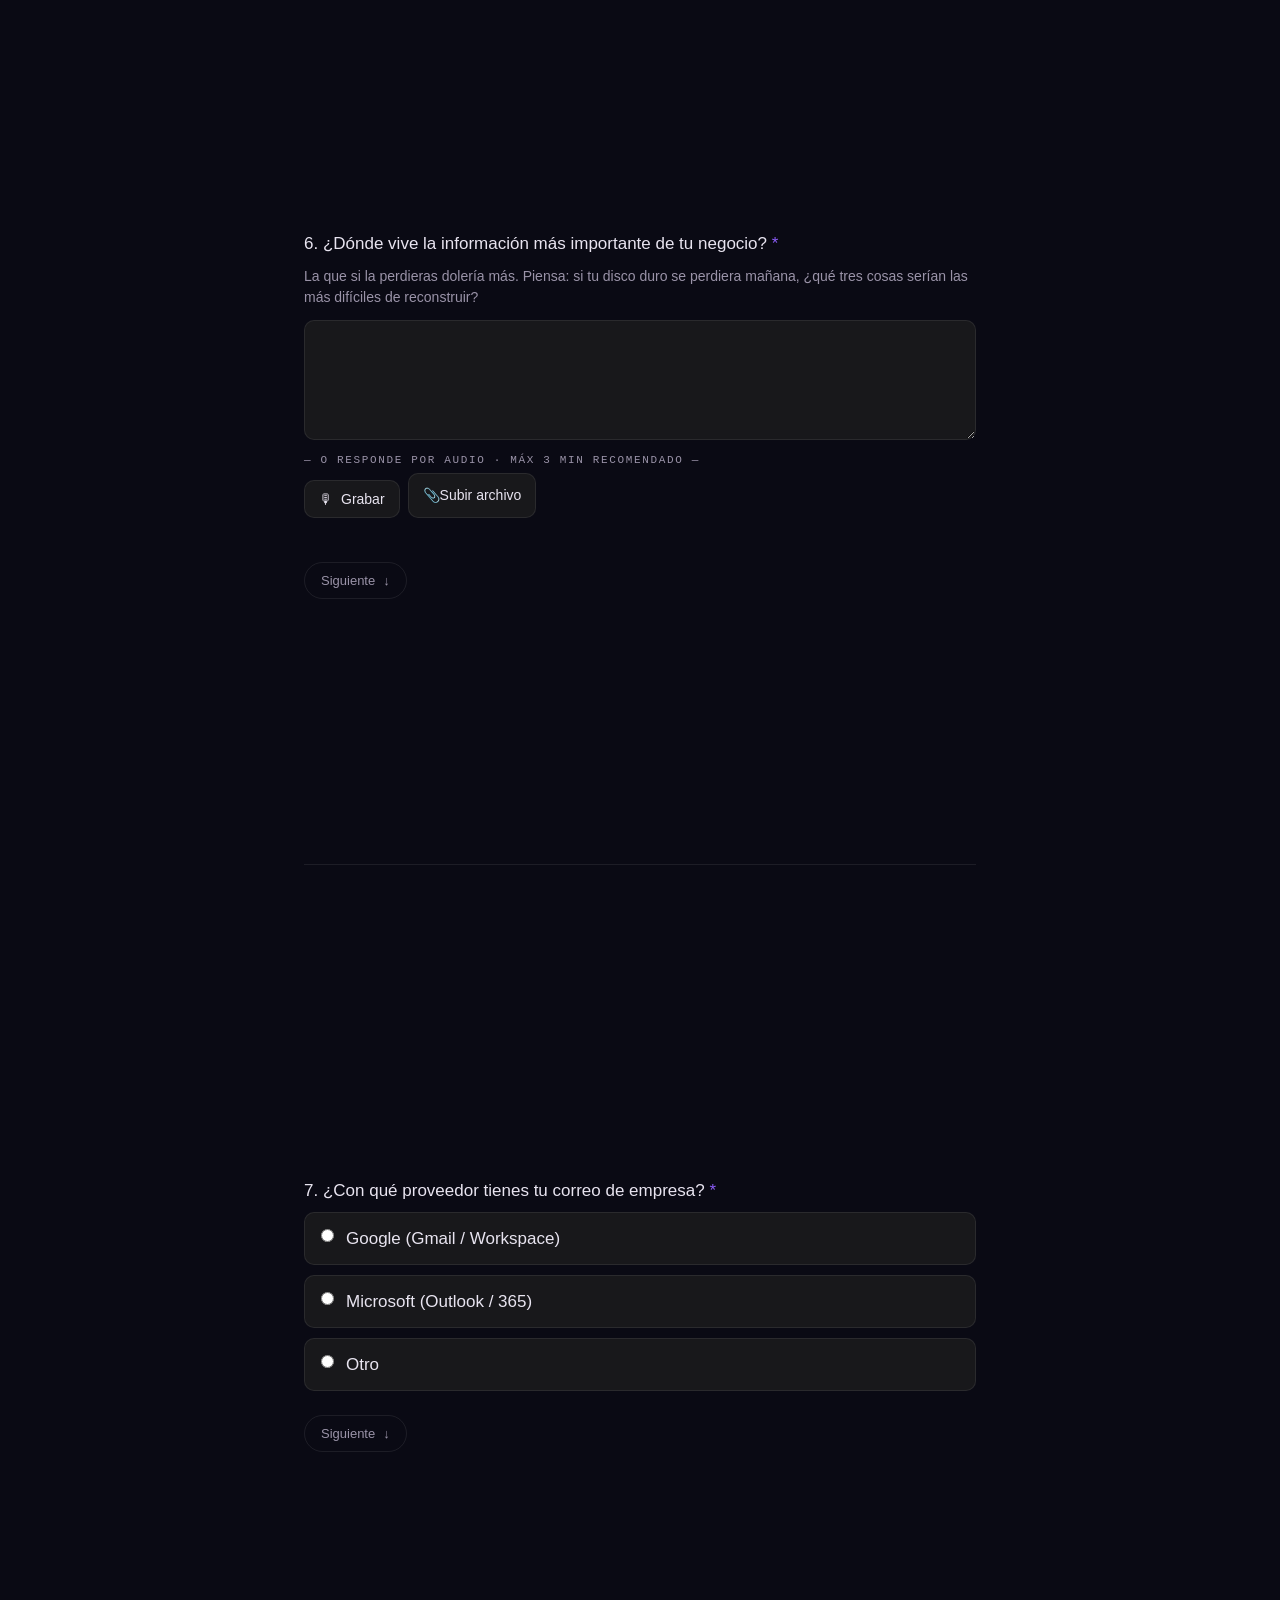
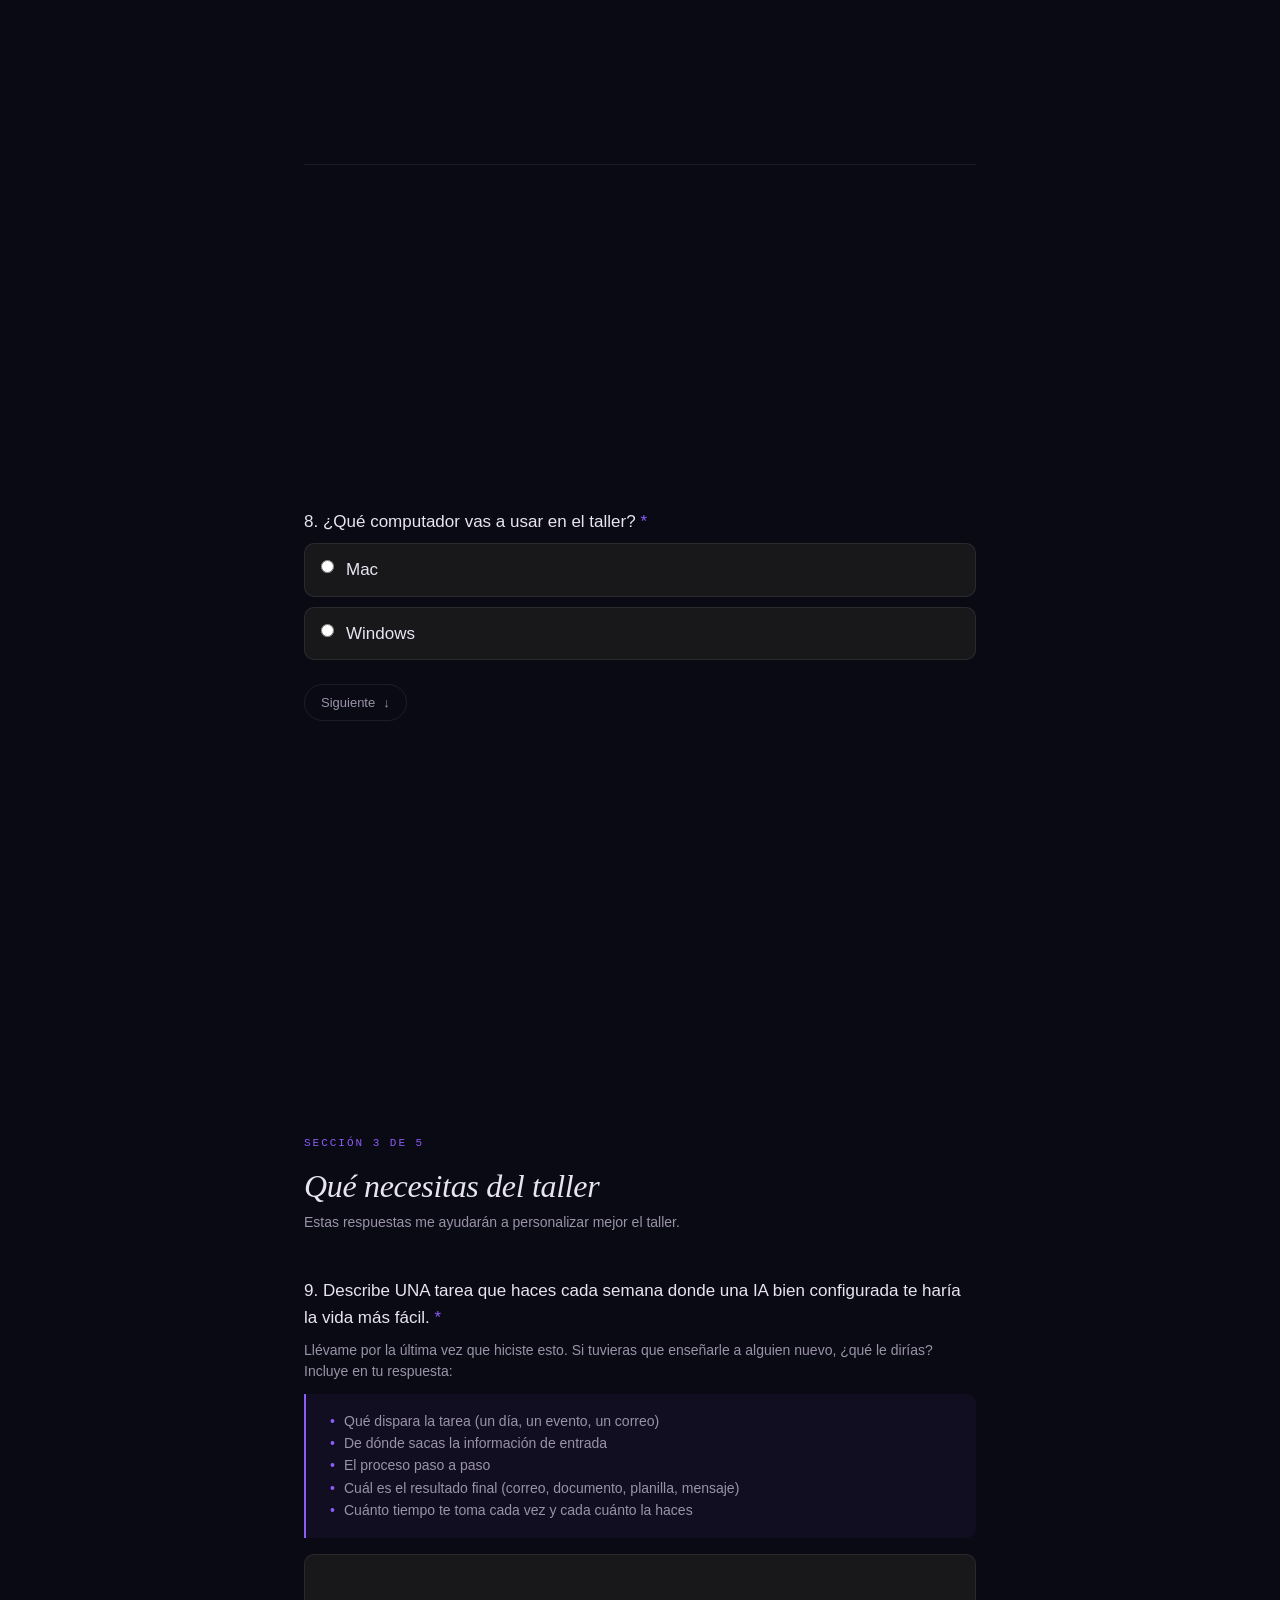
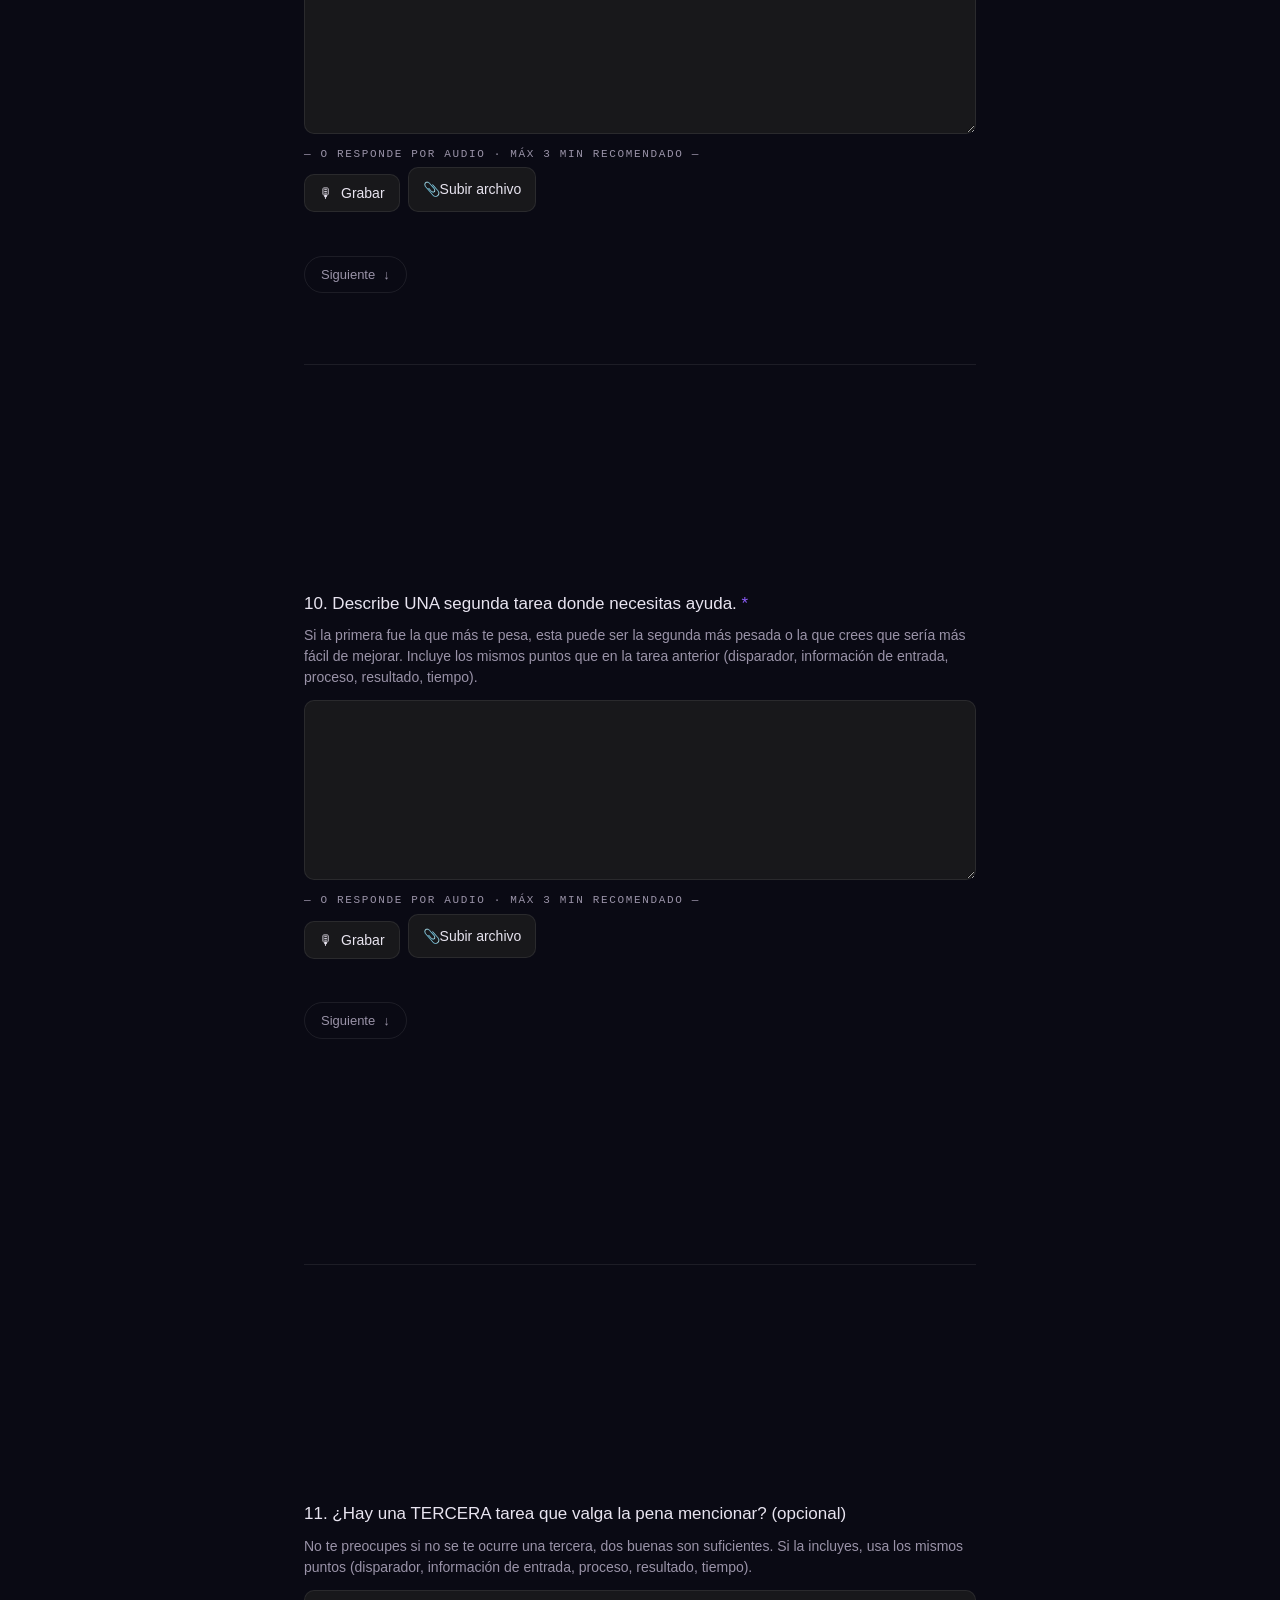
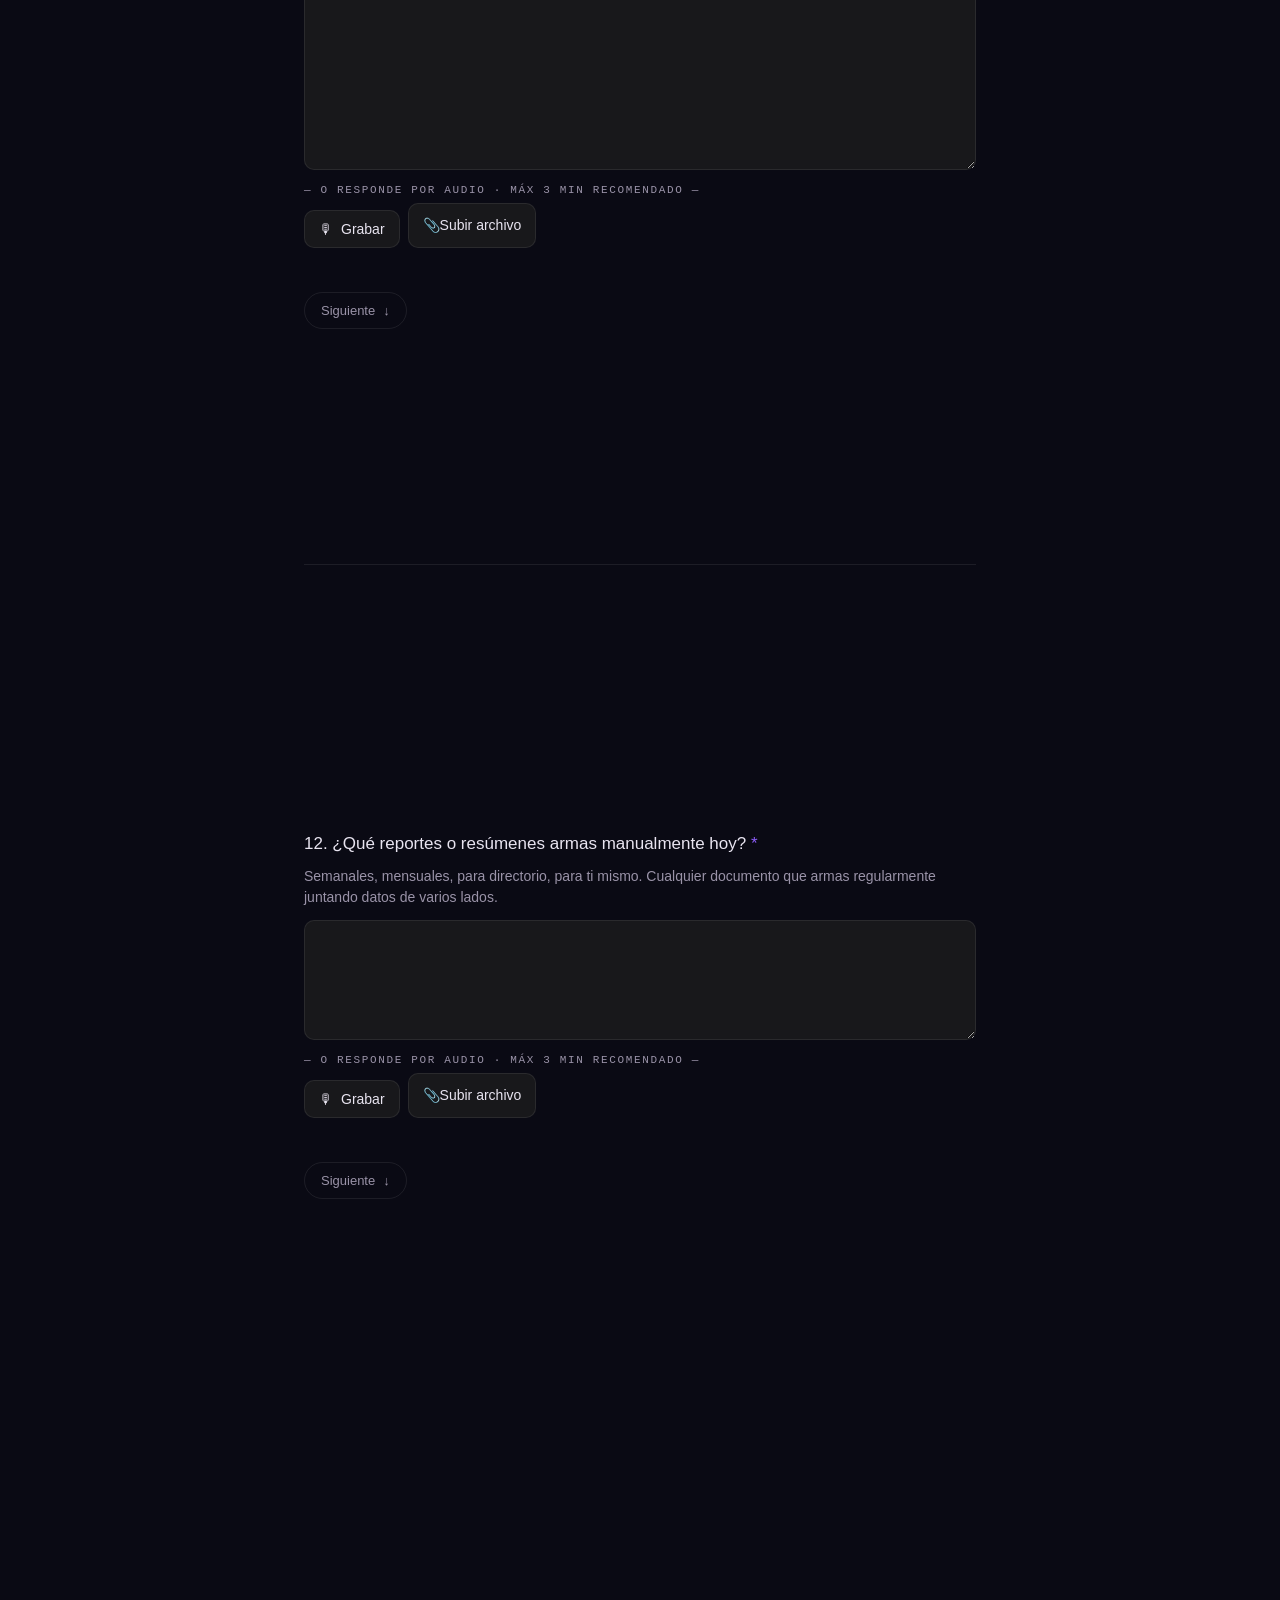
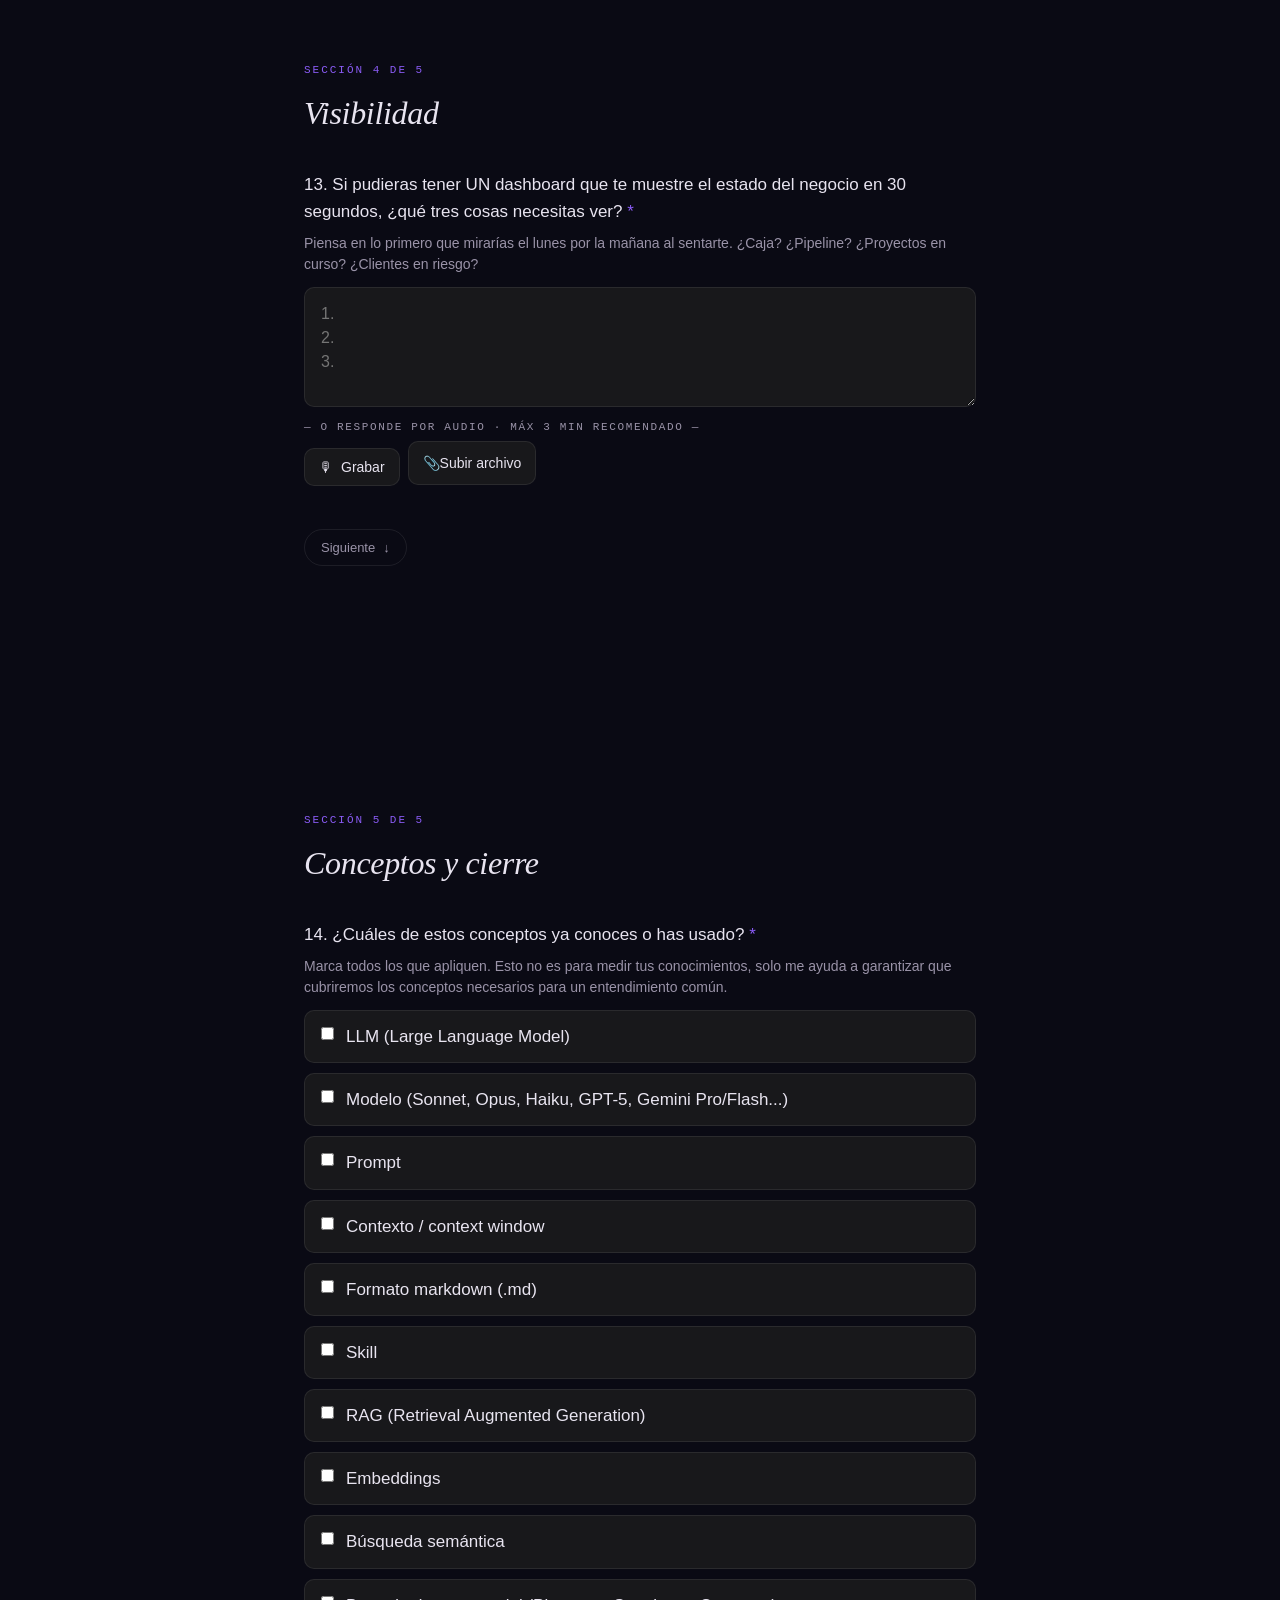
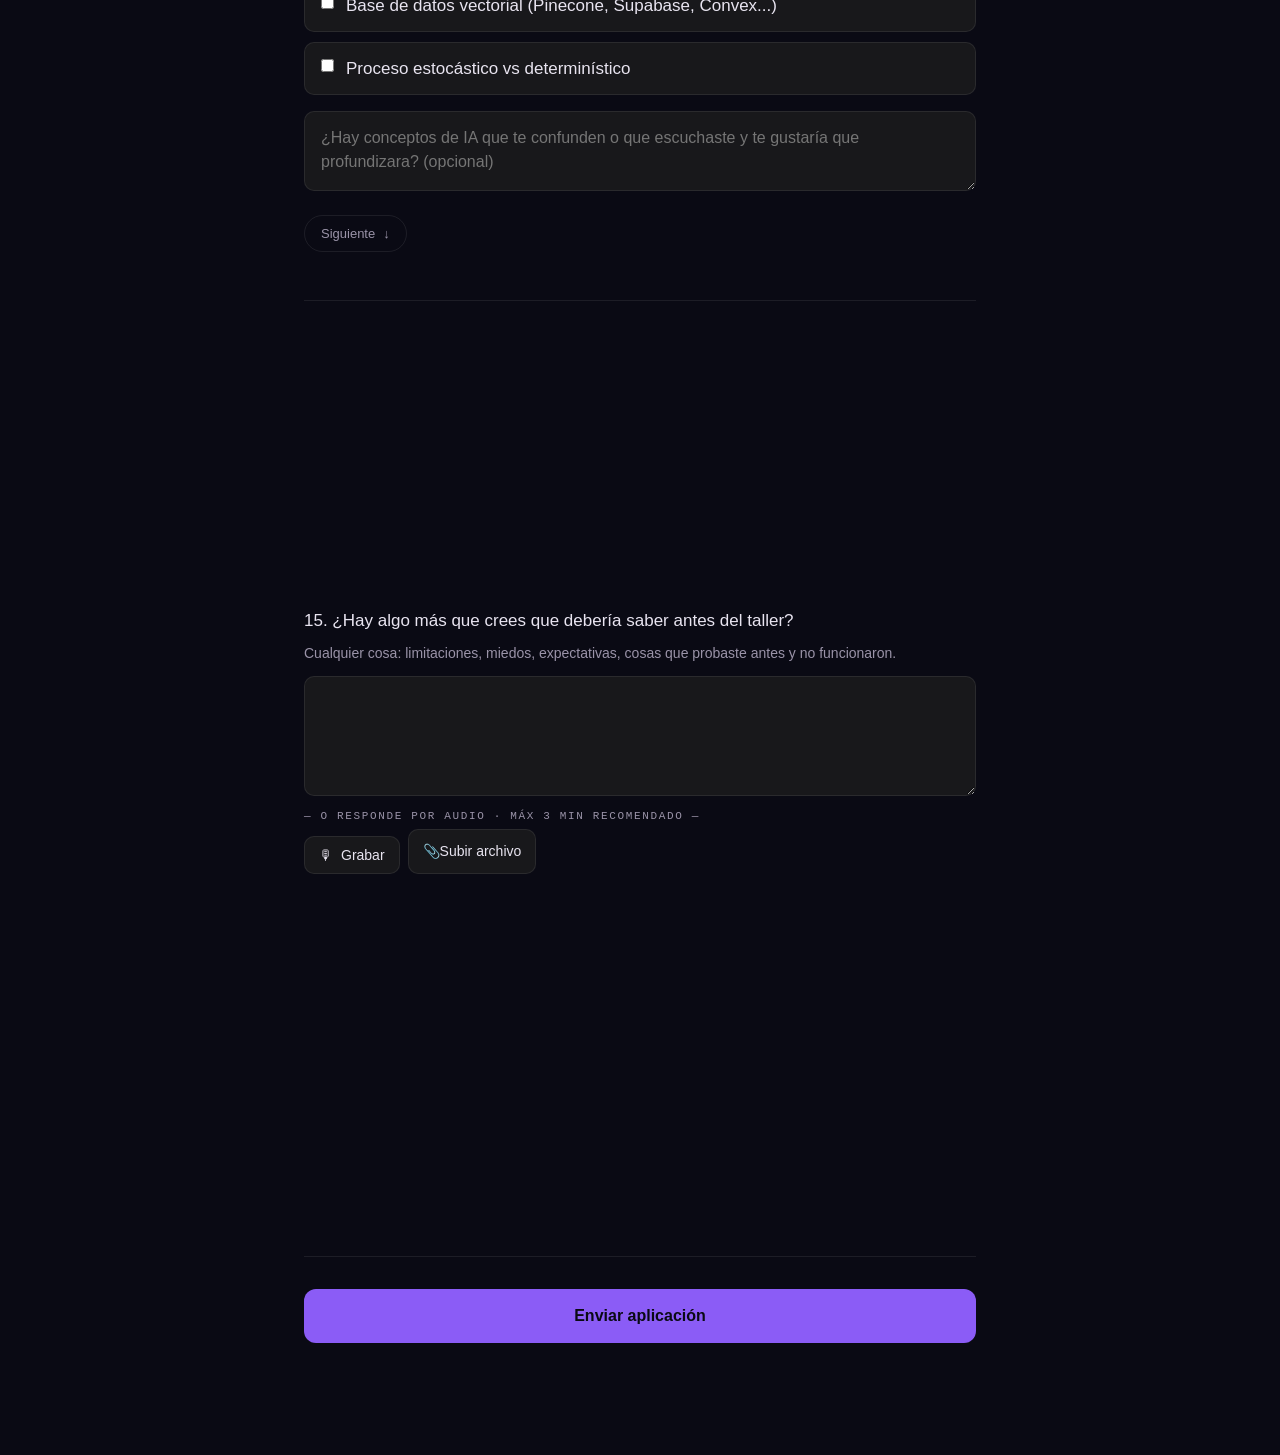
==== commit 4a1115a6: "v2: remove duplicate form-header; intro page IS page 1 now" ====
--- a/chile-1/index.html
+++ b/chile-1/index.html
@@ -11,27 +11,15 @@
     <div class="test-banner" id="test-banner" style="display:none;">
       🧪 MODO TEST · validación desactivada para envío parcial · quita <code>?test=1</code> de la URL para volver al modo normal
     </div>
-    <header class="form-header">
-      <a href="../" class="logo-link">
-        <img src="../assets/logo.png" alt="Fiba Labs" class="logo">
-      </a>
-      <p class="eyebrow">Talleres</p>
-      <h1>Taller Chile · Cohorte 1</h1>
-      <p class="lead">Este formulario me ayuda a conocerte un poco más, a ti y a tu negocio, para personalizar el workshop a tus nececidades.</p>
-      <div class="form-meta">
-        <span>15 preguntas</span>
-        <span>~10 minutos</span>
-      </div>
-    </header>
-
     <form id="apply-form">
       <input type="hidden" name="cohort" value="chile-1">
 
       <!-- INTRO -->
       <section class="section">
         <div class="field intro-page">
-          <p class="section-eyebrow">Cohorte 1 · Chile · v1</p>
-          <h1 class="intro-title">Cuéntame de tu negocio</h1>
+          <a href="../" class="logo-link"><img src="../assets/logo.png" alt="Fiba Labs" class="logo"></a>
+          <p class="section-eyebrow">Cohorte 1 · Chile · v2</p>
+          <h1 class="intro-title">Taller Chile · Cohorte 1</h1>
           <p class="intro-lead">Este formulario me ayuda a conocerte un poco más, a ti y a tu negocio, para personalizar el taller a lo que necesitas.</p>
           <p class="intro-meta">15 preguntas · ~10 minutos · puedes responder por texto o por audio</p>
         </div>
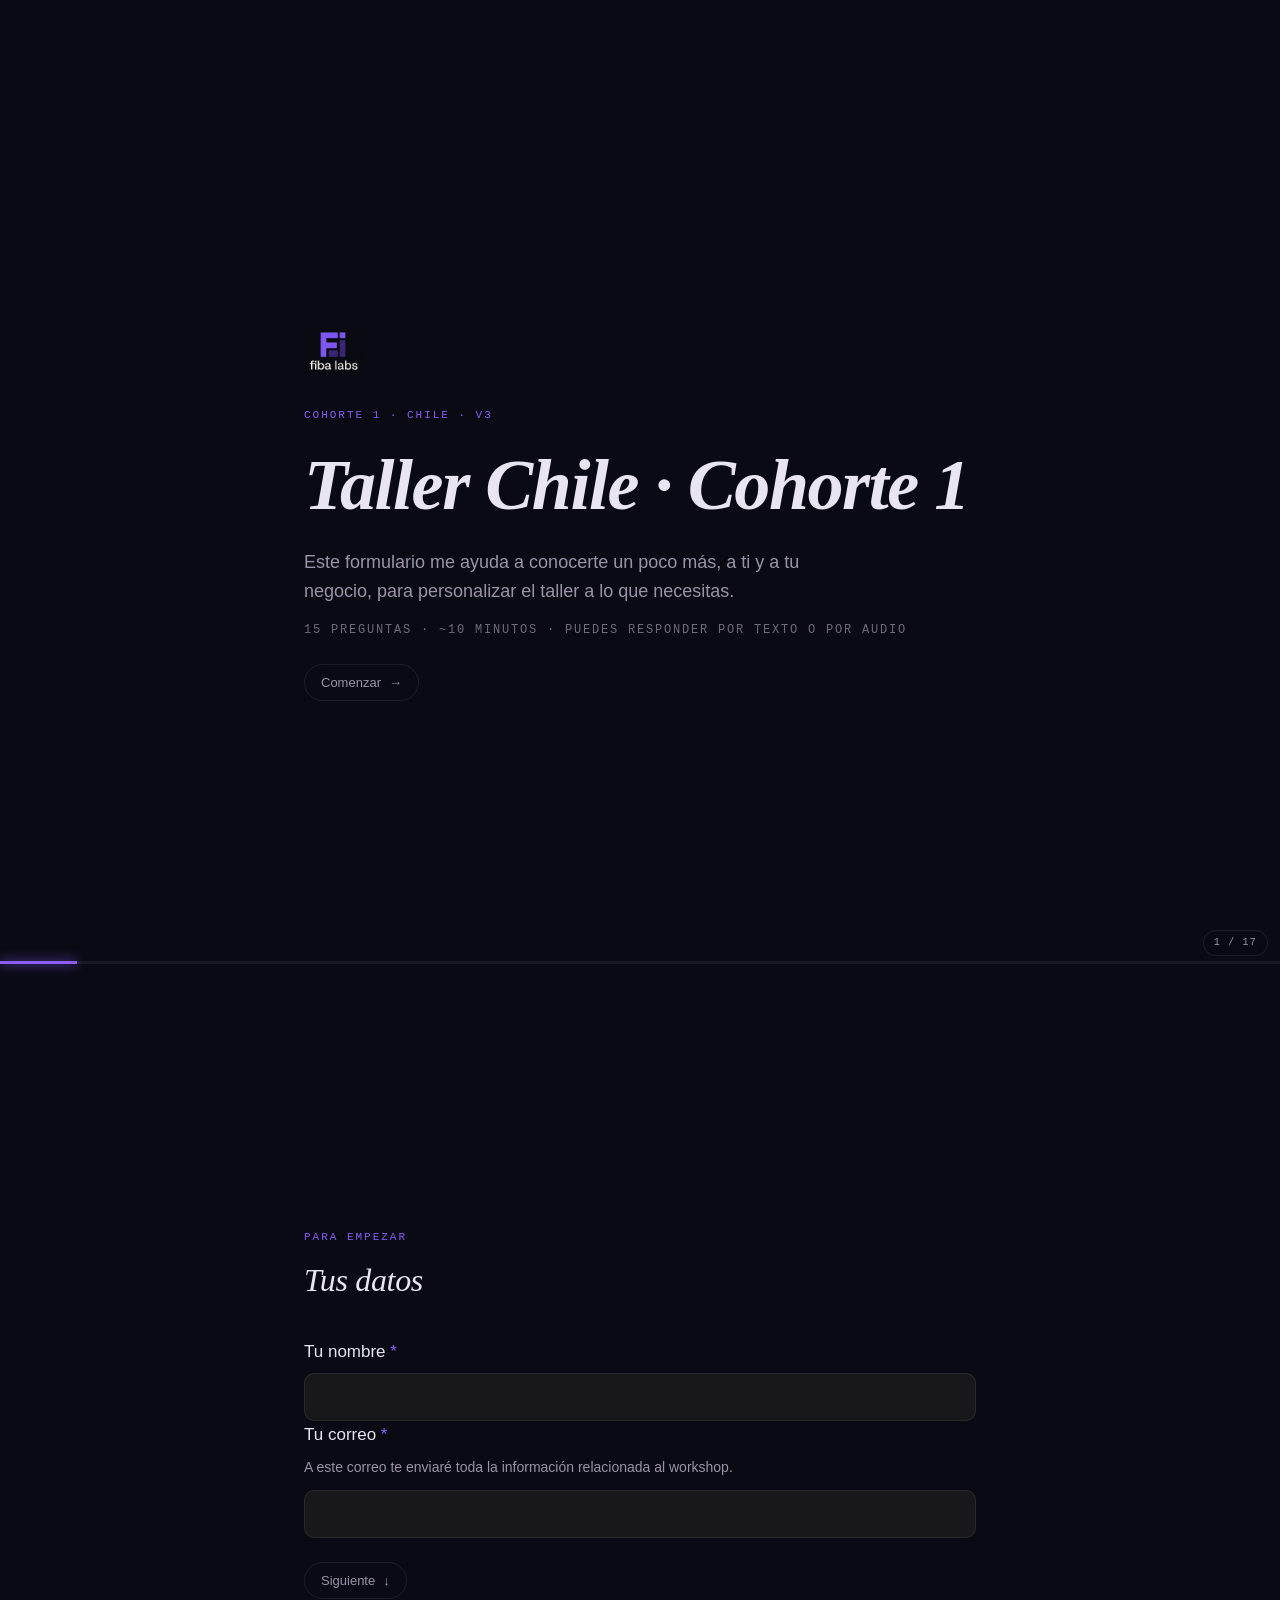
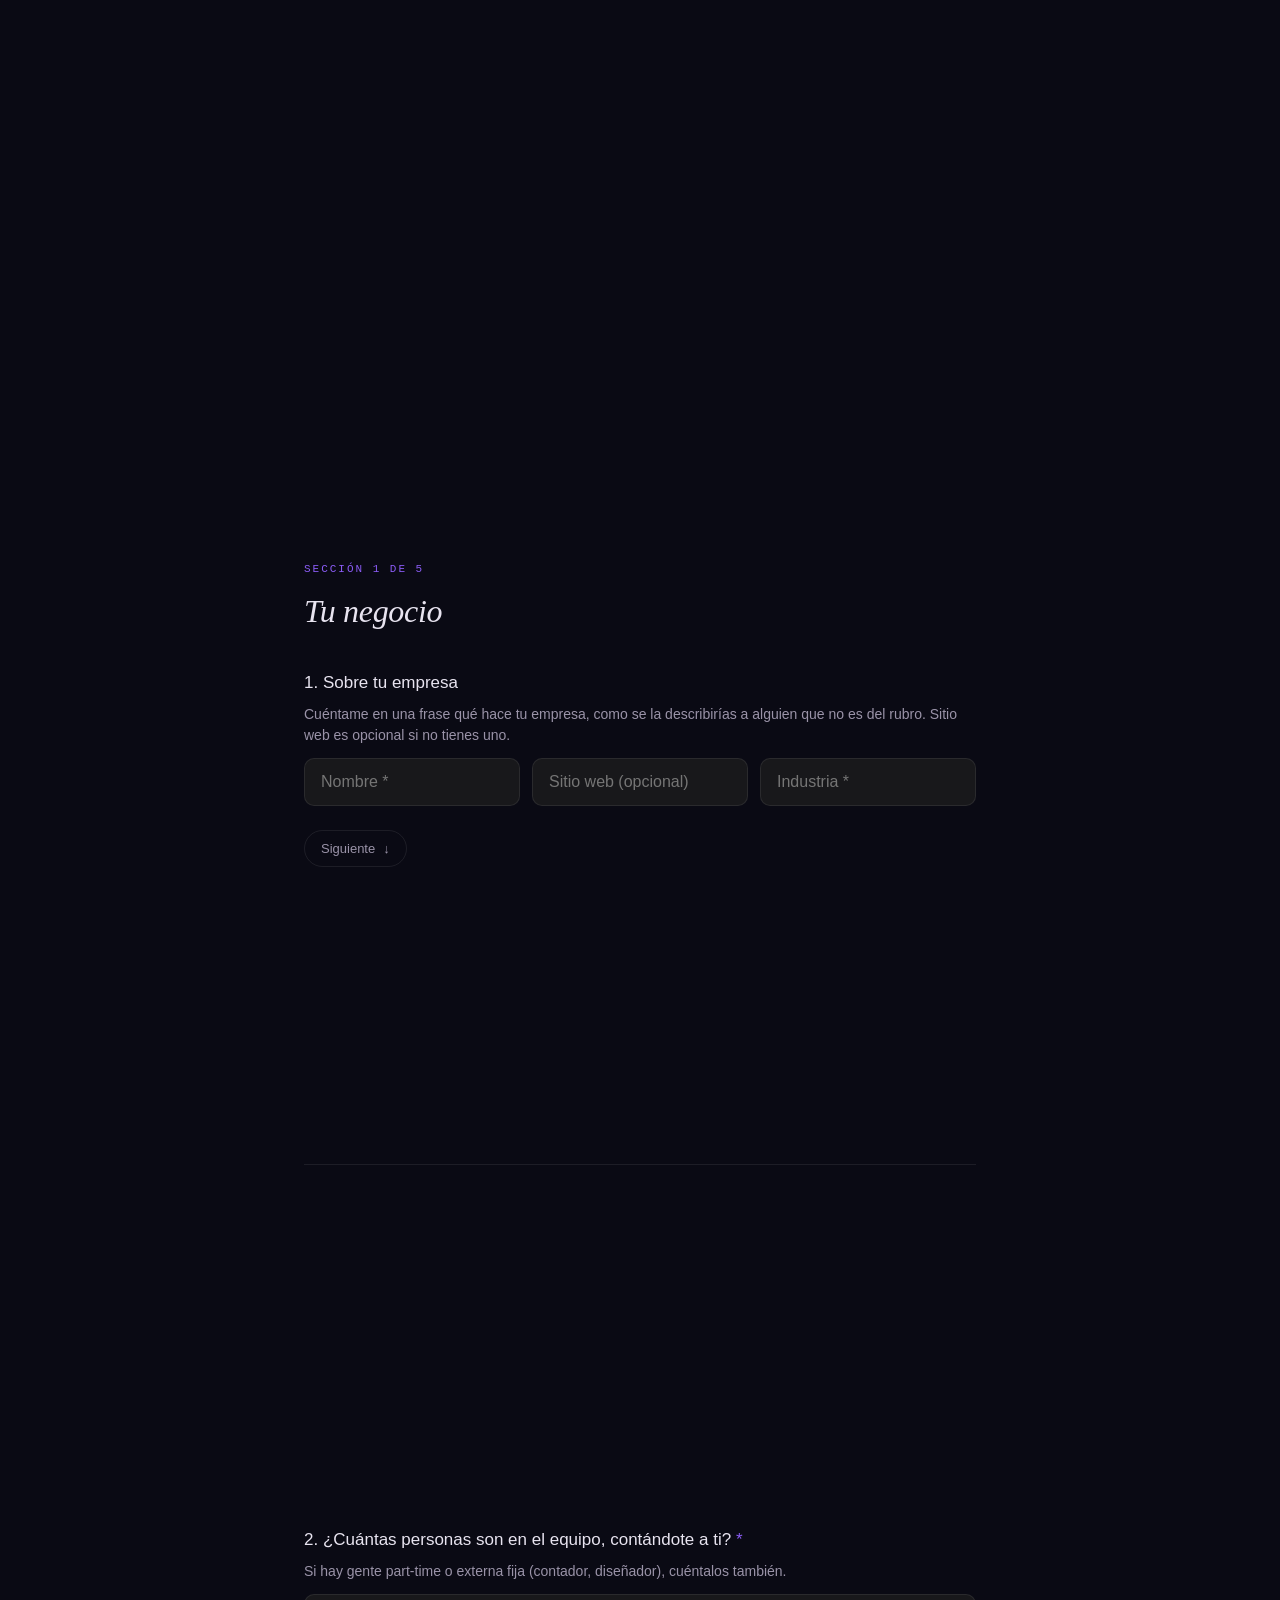
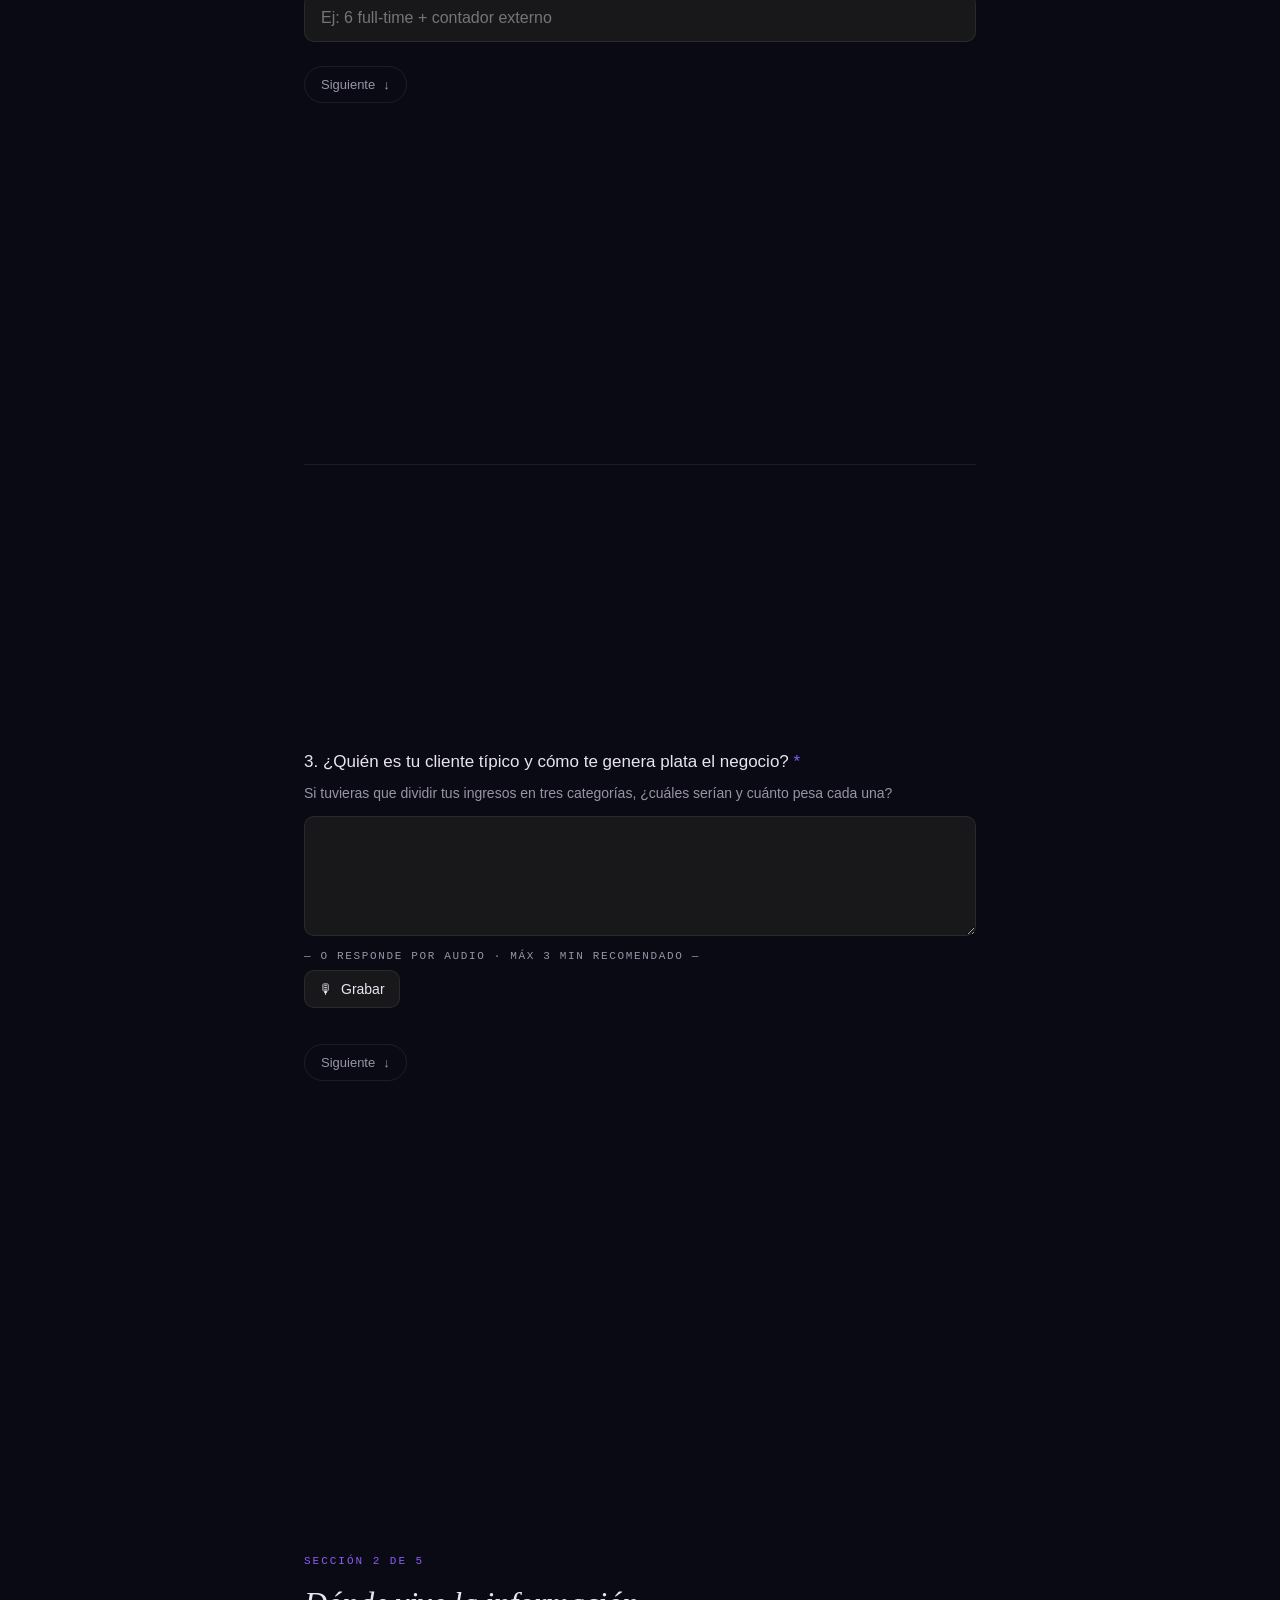
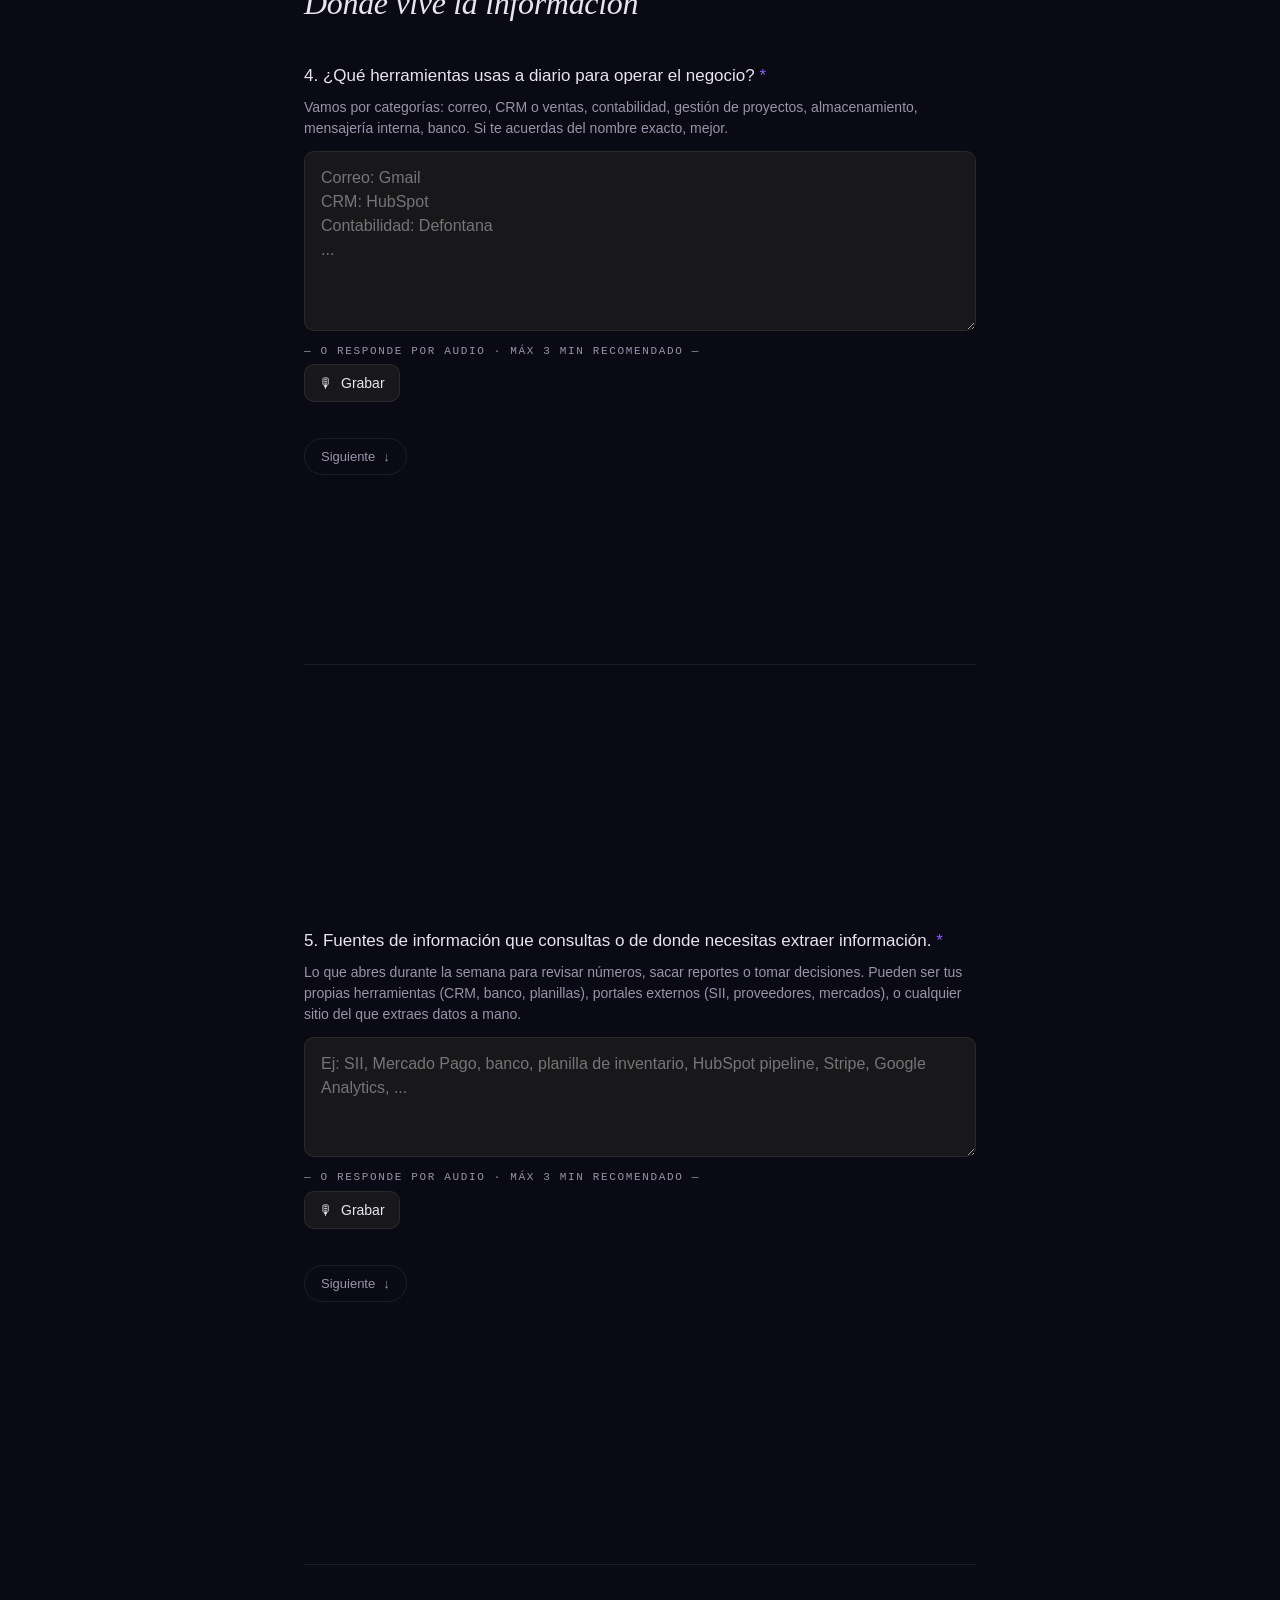
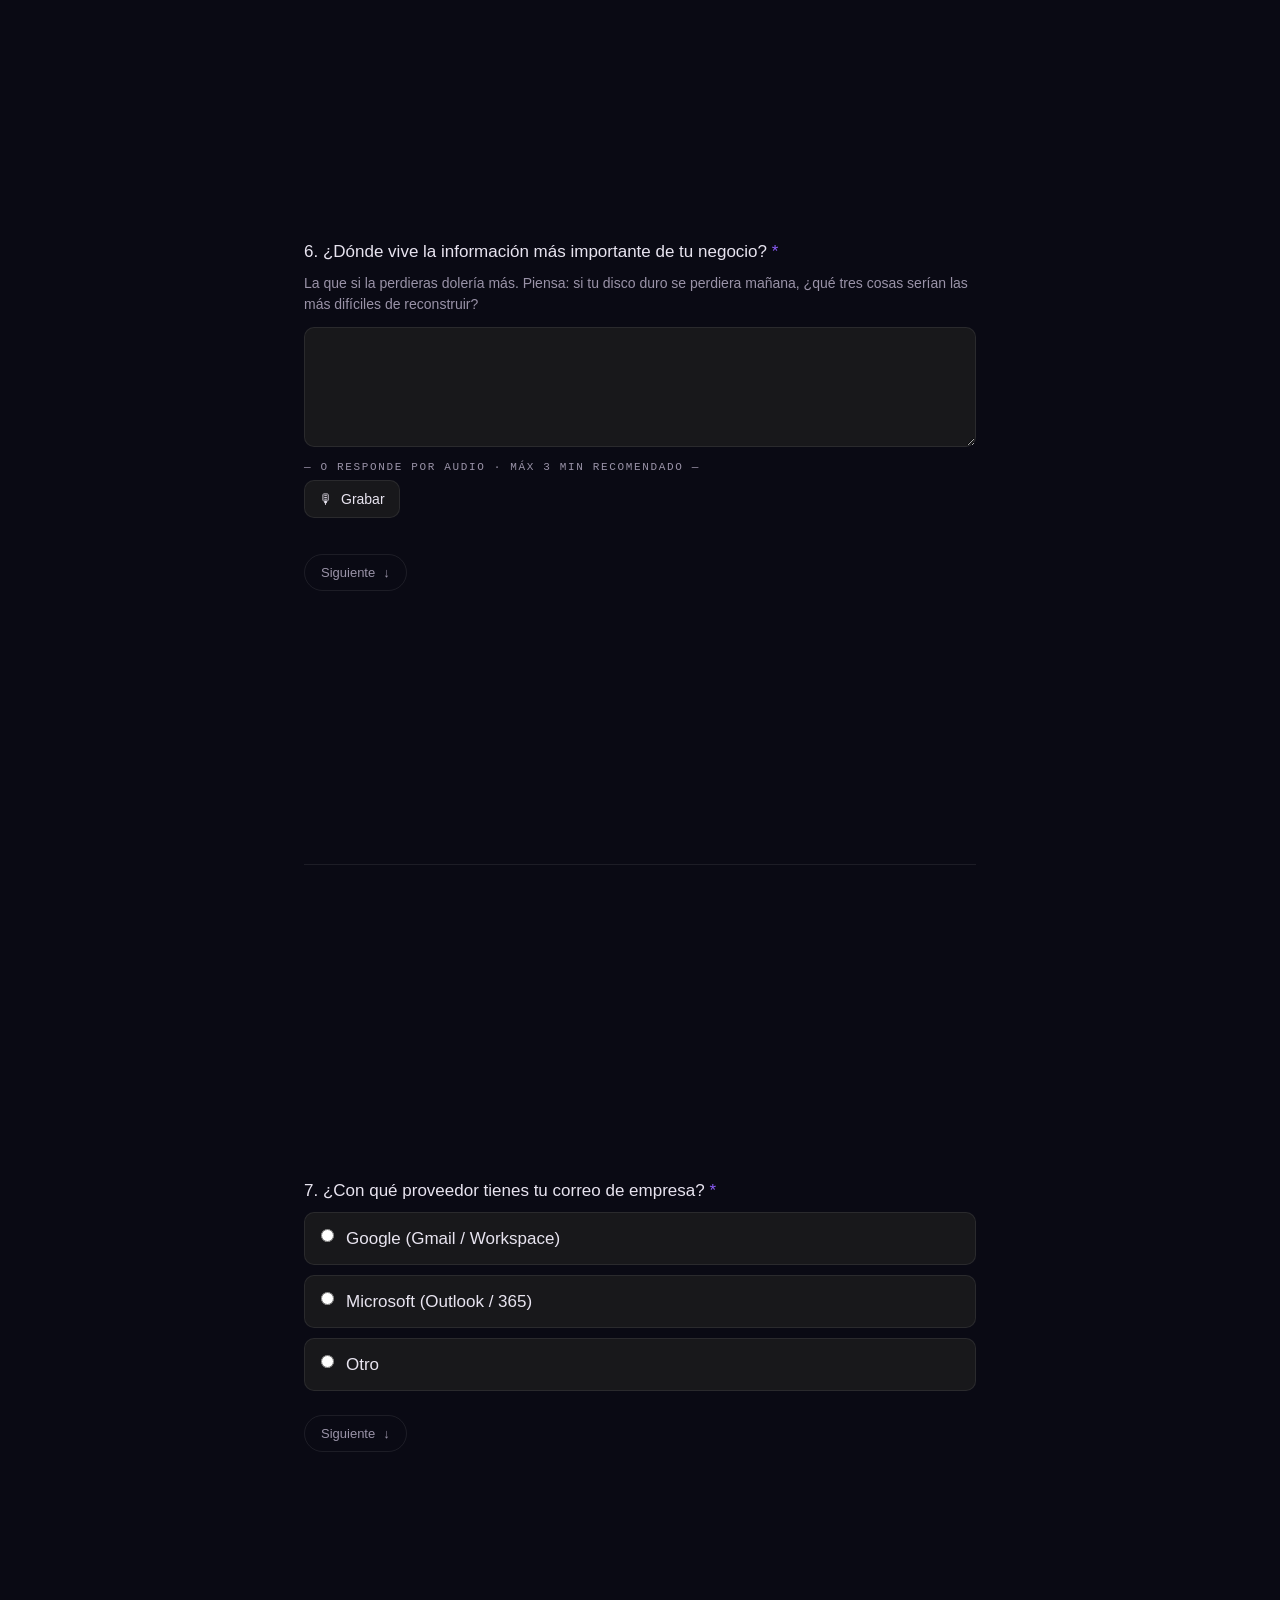
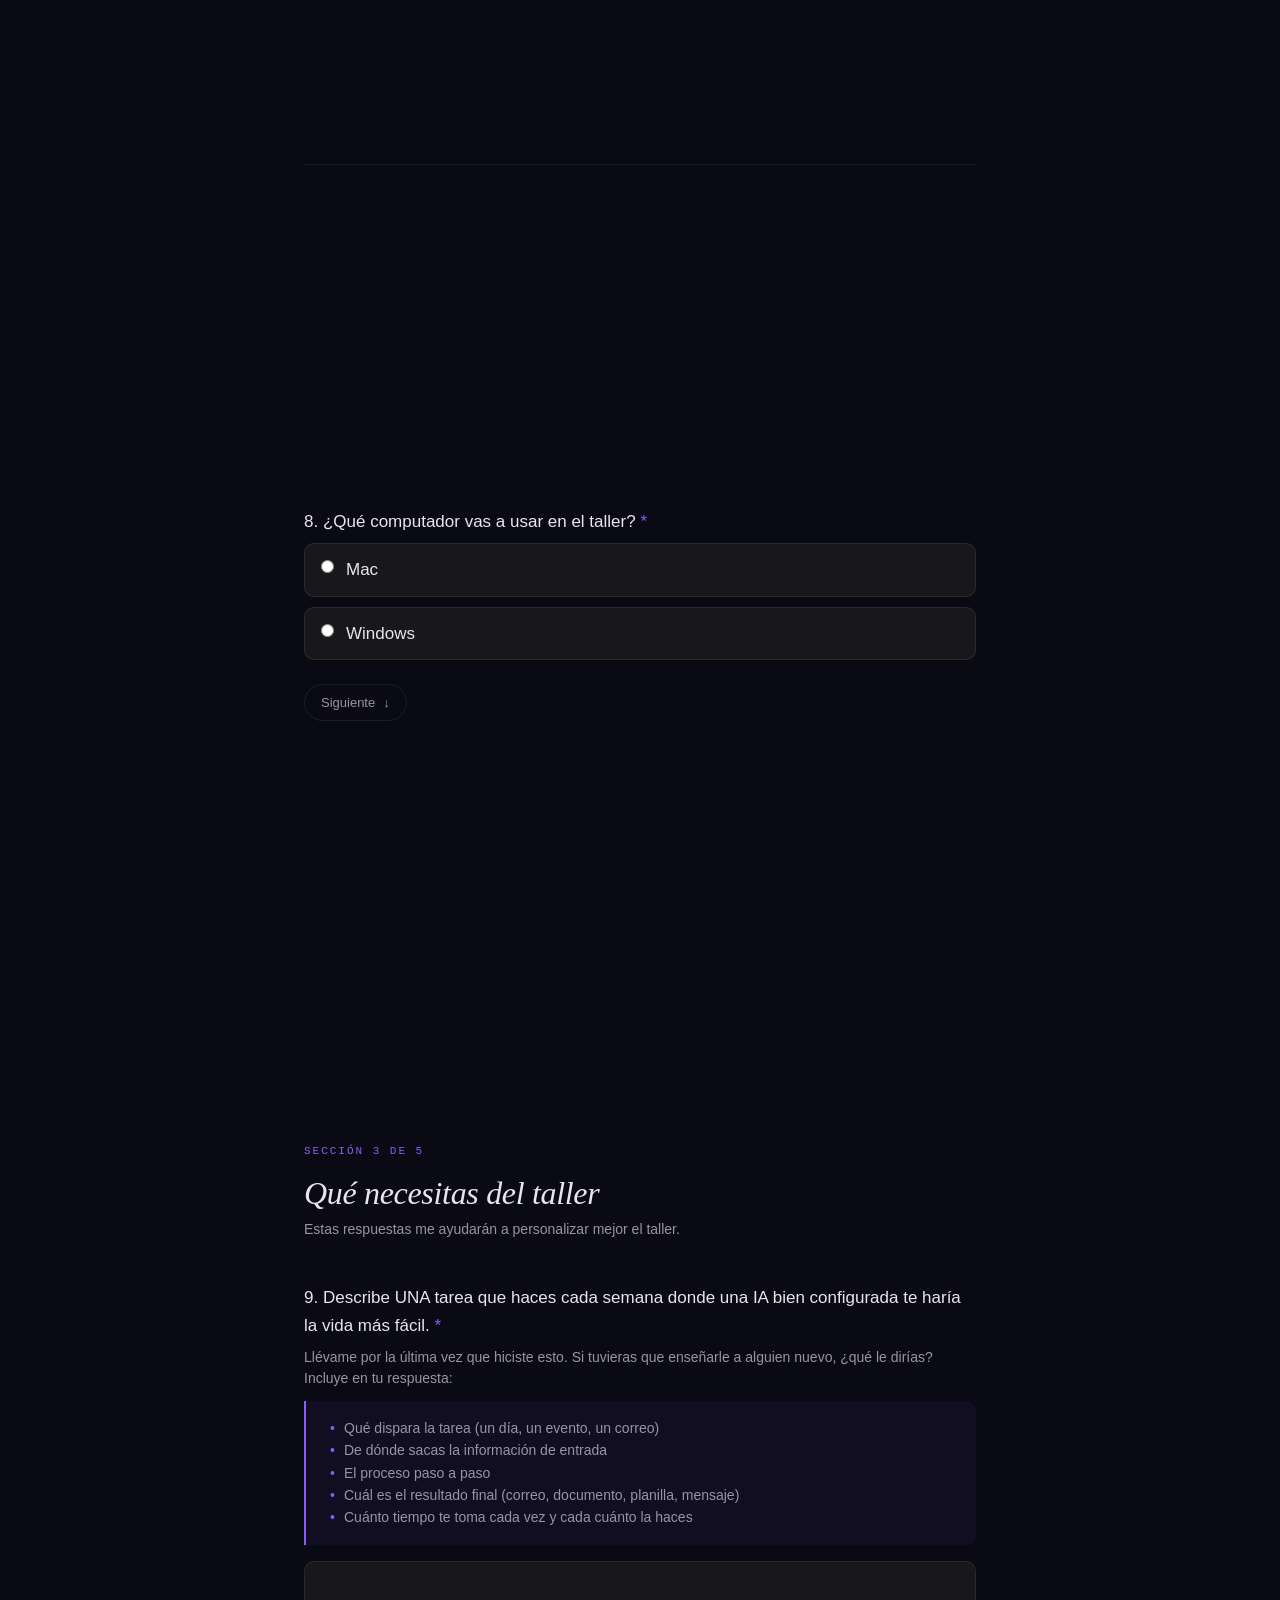
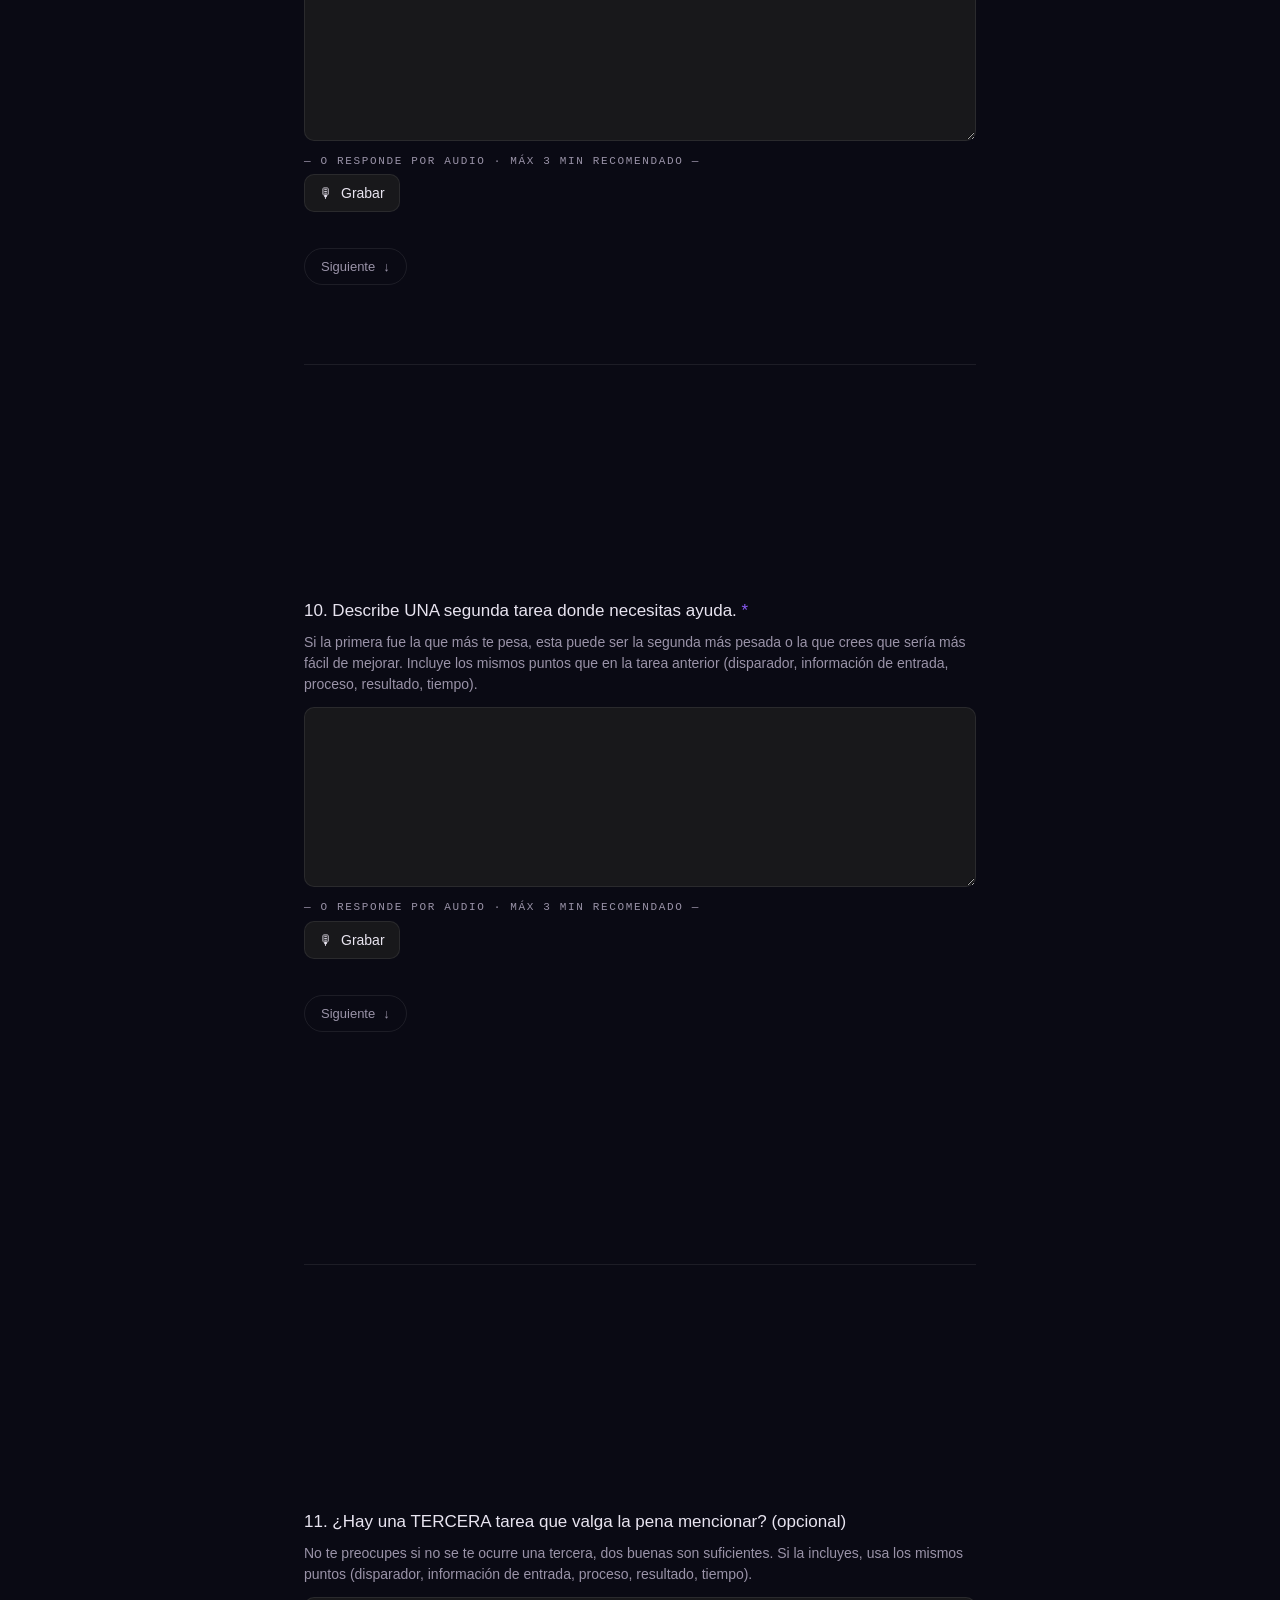
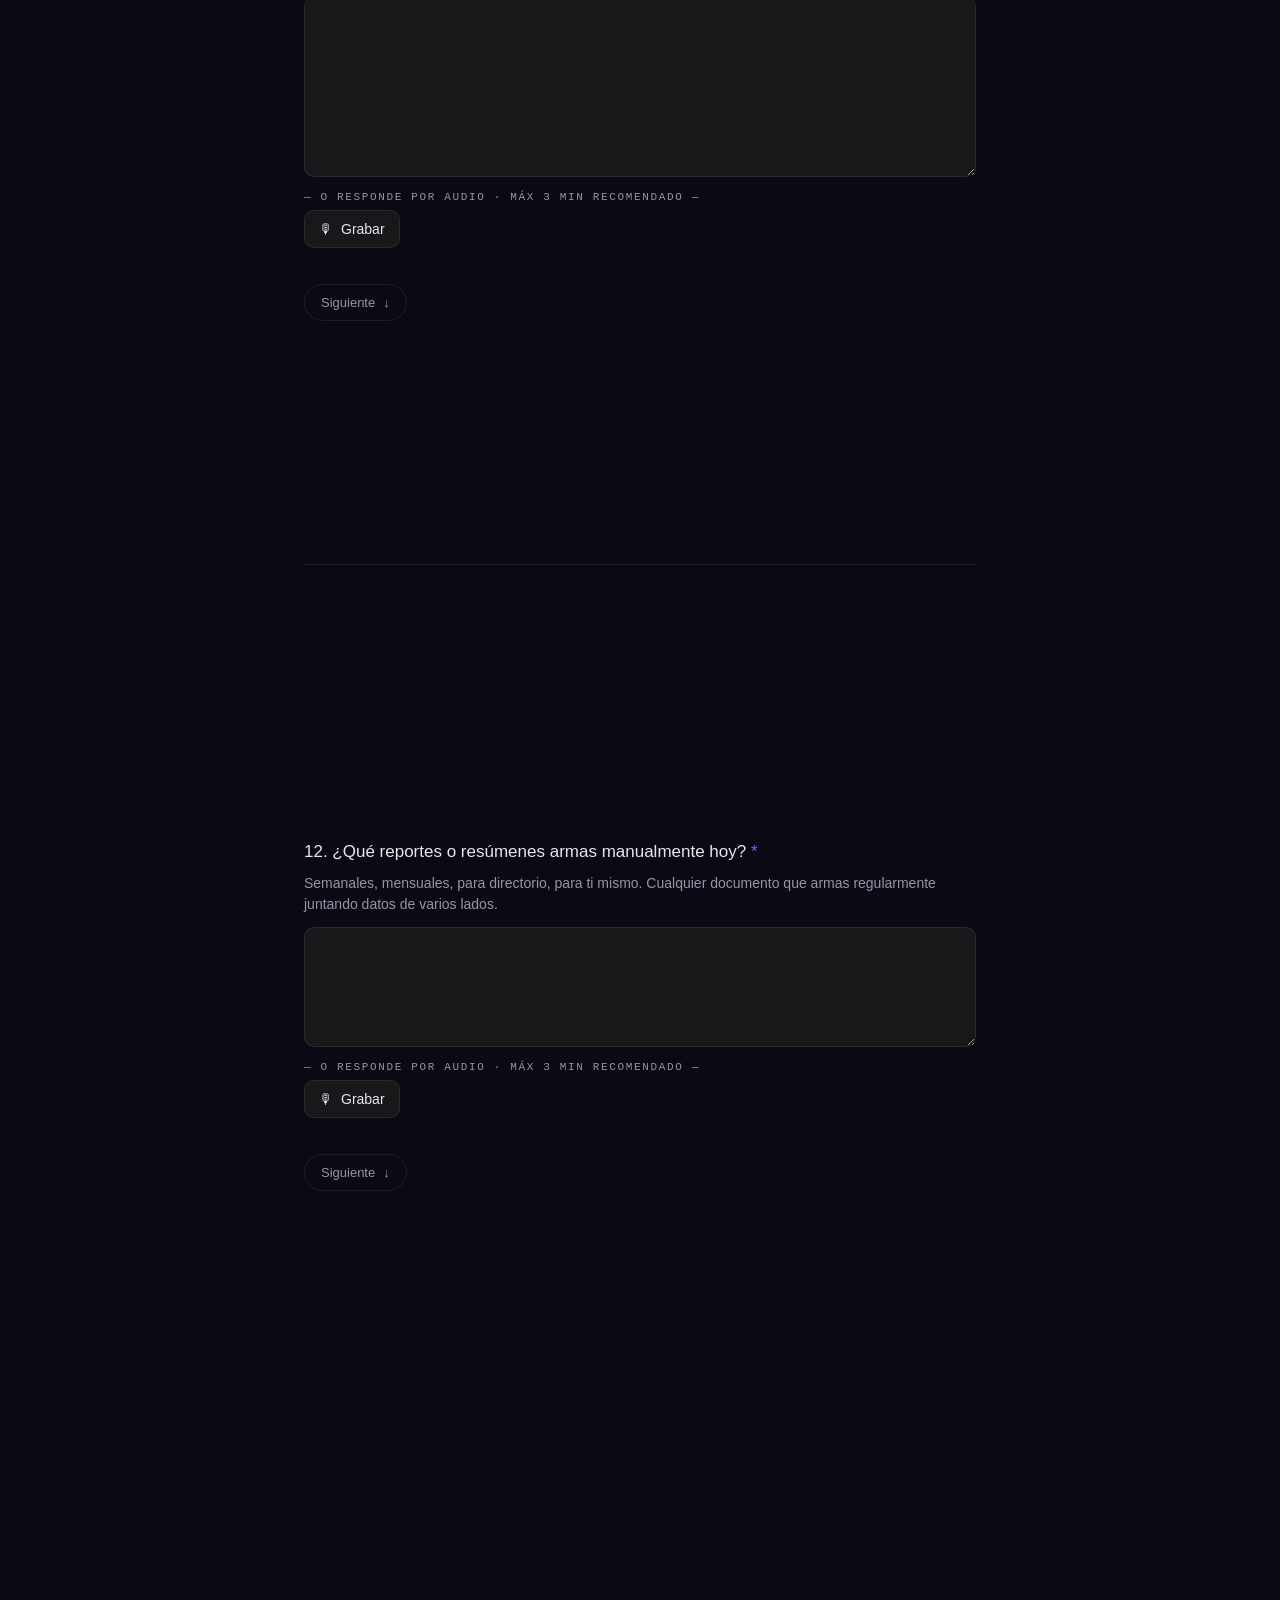
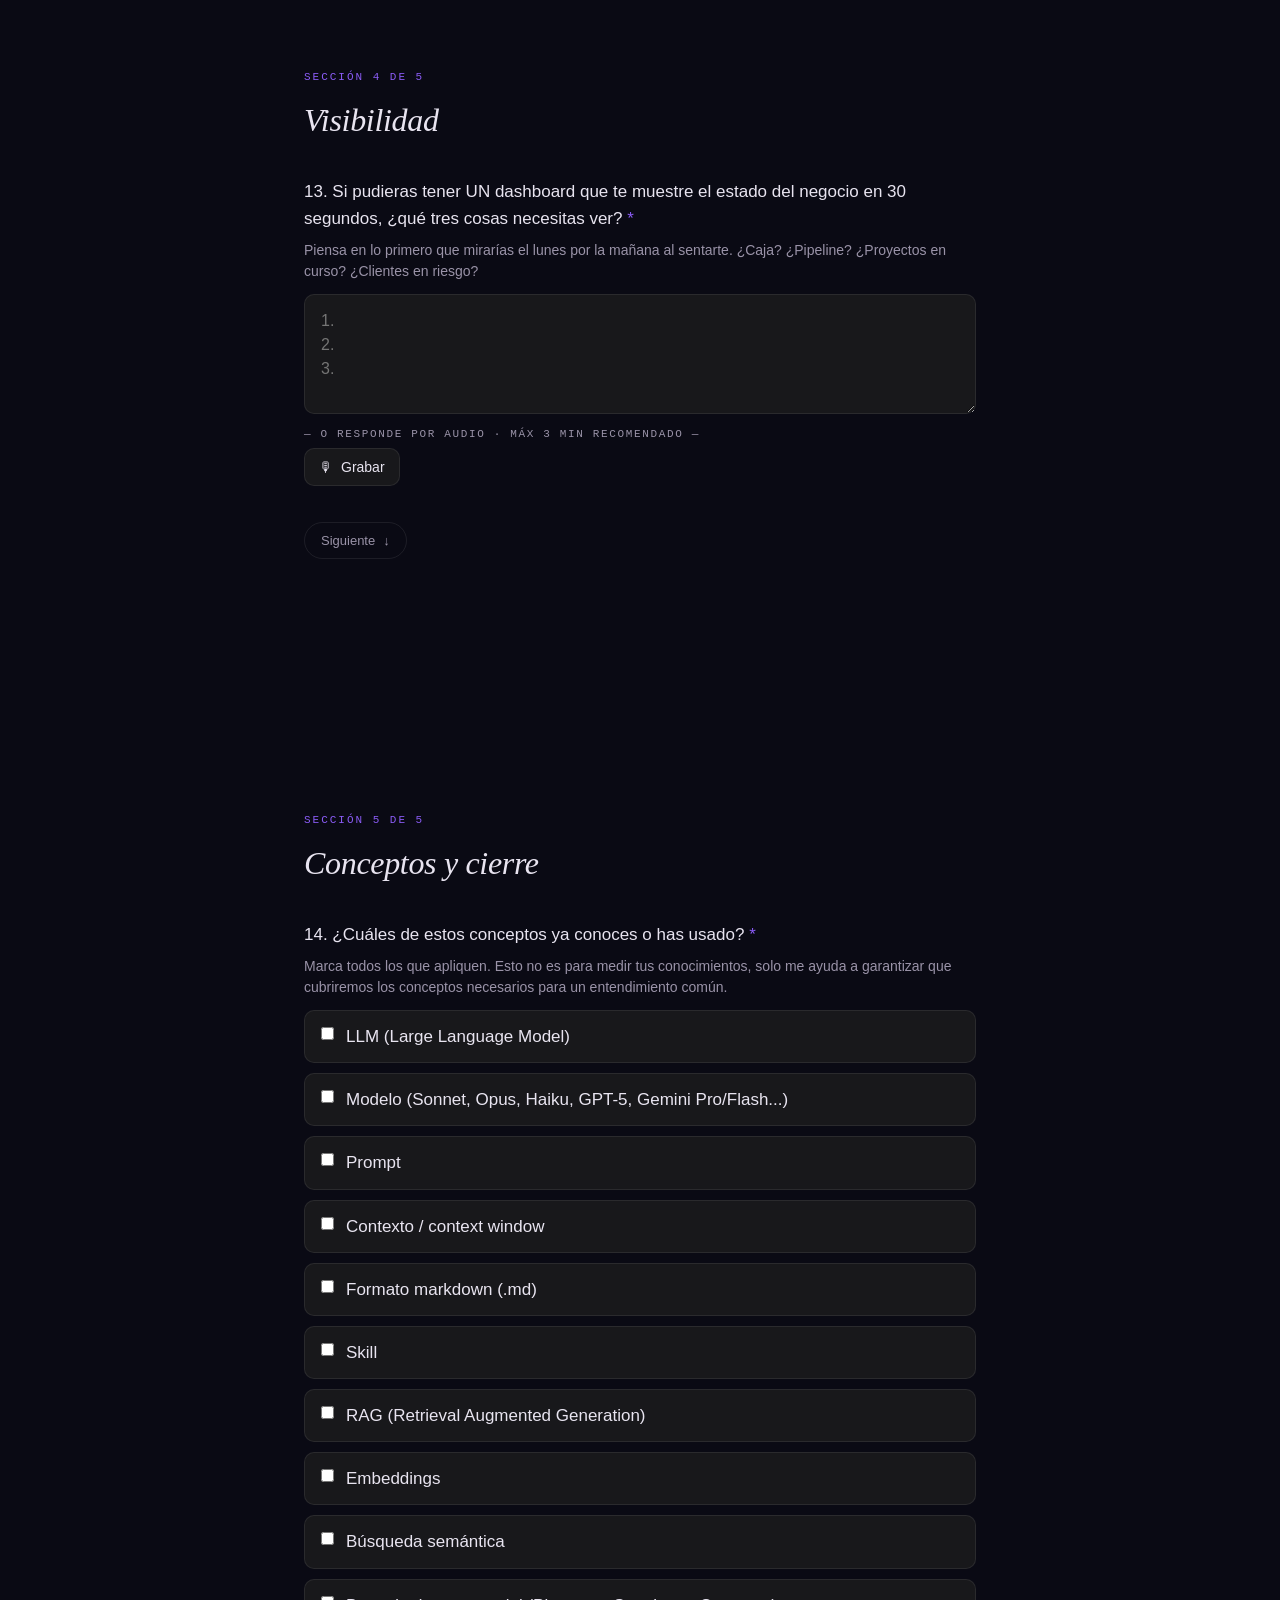
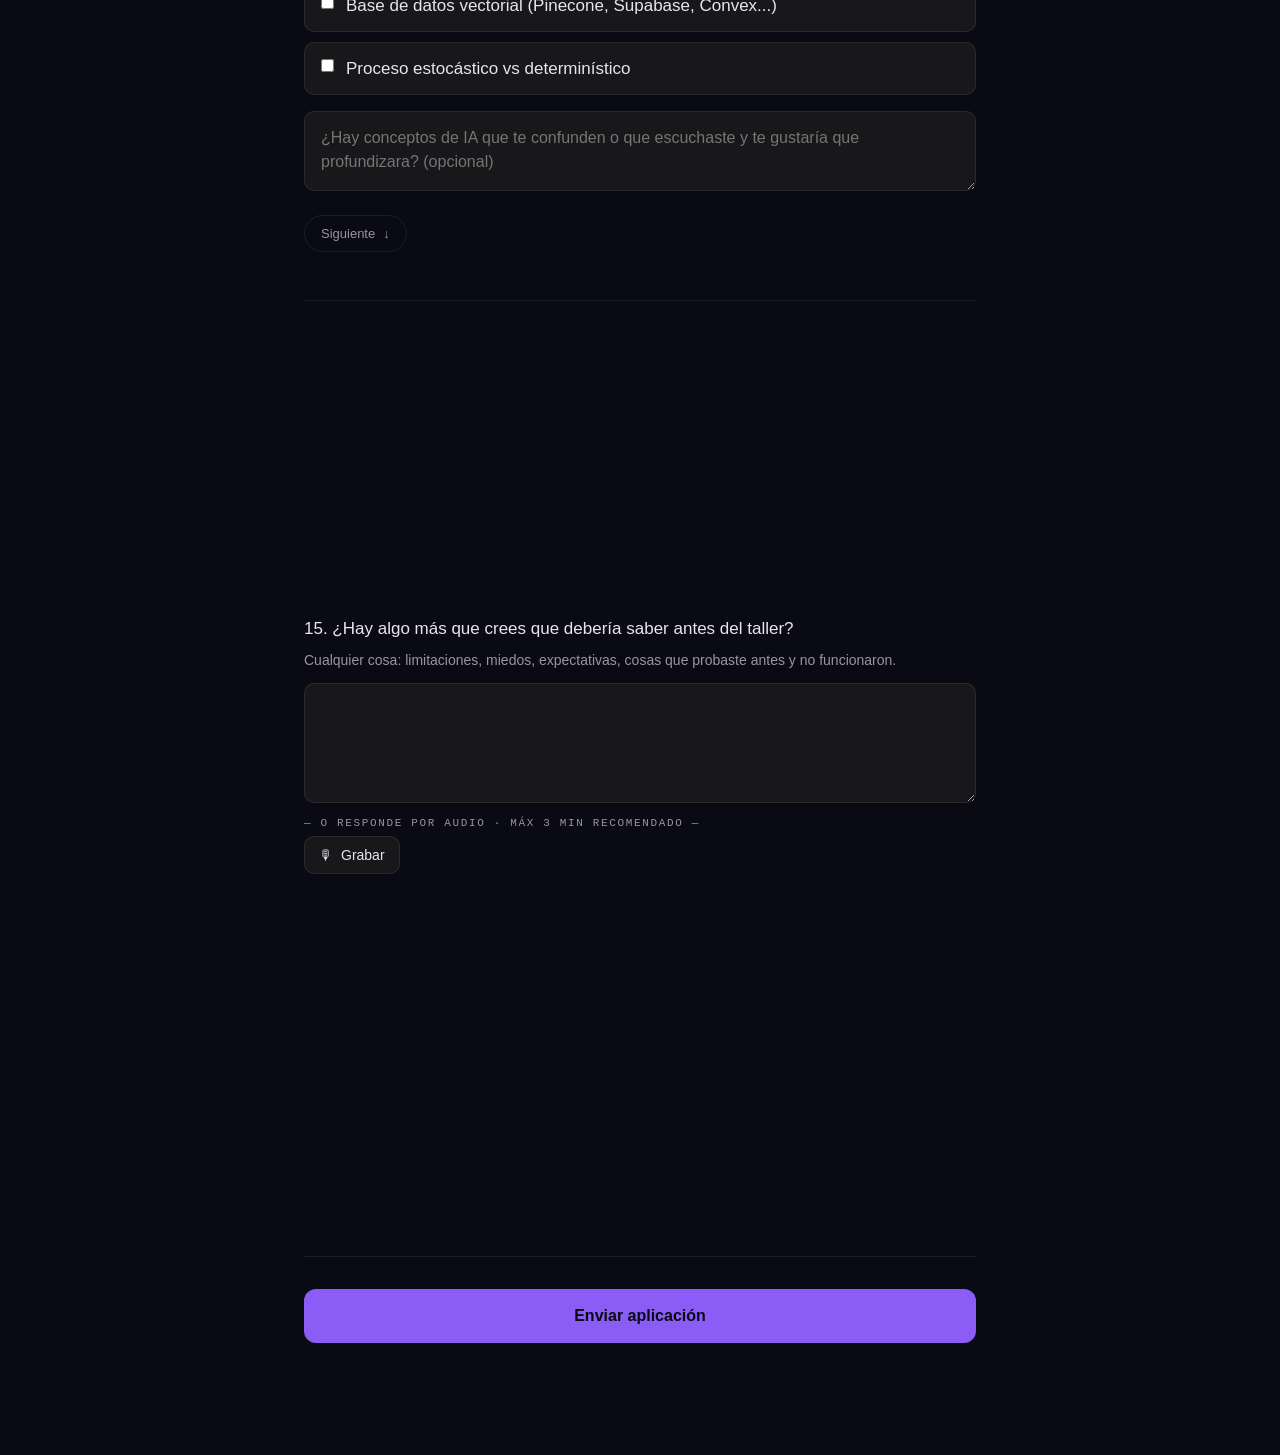
==== commit ecea1e0a: "v3: drop 'Subir archivo' button; only Grabar remains for audio input" ====
--- a/chile-1/index.html
+++ b/chile-1/index.html
@@ -18,7 +18,7 @@
       <section class="section">
         <div class="field intro-page">
           <a href="../" class="logo-link"><img src="../assets/logo.png" alt="Fiba Labs" class="logo"></a>
-          <p class="section-eyebrow">Cohorte 1 · Chile · v2</p>
+          <p class="section-eyebrow">Cohorte 1 · Chile · v3</p>
           <h1 class="intro-title">Taller Chile · Cohorte 1</h1>
           <p class="intro-lead">Este formulario me ayuda a conocerte un poco más, a ti y a tu negocio, para personalizar el taller a lo que necesitas.</p>
           <p class="intro-meta">15 preguntas · ~10 minutos · puedes responder por texto o por audio</p>
@@ -73,7 +73,6 @@
           <p class="audio-or">— o responde por audio · máx 3 min recomendado —</p>
           <div class="audio-controls" data-audio-question="q3_cliente_modelo">
             <button type="button" class="audio-btn record-btn"><span class="icon">🎙</span><span class="label">Grabar</span></button>
-            <label class="audio-btn upload-btn"><span class="icon">📎</span><span class="label">Subir archivo</span><input type="file" accept="audio/*" class="upload-input"></label>
           </div>
           <div class="audio-attachments"></div>
         </div>
@@ -93,7 +92,6 @@
           <p class="audio-or">— o responde por audio · máx 3 min recomendado —</p>
           <div class="audio-controls" data-audio-question="q5_herramientas">
             <button type="button" class="audio-btn record-btn"><span class="icon">🎙</span><span class="label">Grabar</span></button>
-            <label class="audio-btn upload-btn"><span class="icon">📎</span><span class="label">Subir archivo</span><input type="file" accept="audio/*" class="upload-input"></label>
           </div>
           <div class="audio-attachments"></div>
         </div>
@@ -105,7 +103,6 @@
           <p class="audio-or">— o responde por audio · máx 3 min recomendado —</p>
           <div class="audio-controls" data-audio-question="q5b_fuentes_datos">
             <button type="button" class="audio-btn record-btn"><span class="icon">🎙</span><span class="label">Grabar</span></button>
-            <label class="audio-btn upload-btn"><span class="icon">📎</span><span class="label">Subir archivo</span><input type="file" accept="audio/*" class="upload-input"></label>
           </div>
           <div class="audio-attachments"></div>
         </div>
@@ -117,7 +114,6 @@
           <p class="audio-or">— o responde por audio · máx 3 min recomendado —</p>
           <div class="audio-controls" data-audio-question="q6_info_critica">
             <button type="button" class="audio-btn record-btn"><span class="icon">🎙</span><span class="label">Grabar</span></button>
-            <label class="audio-btn upload-btn"><span class="icon">📎</span><span class="label">Subir archivo</span><input type="file" accept="audio/*" class="upload-input"></label>
           </div>
           <div class="audio-attachments"></div>
         </div>
@@ -161,7 +157,6 @@
           <p class="audio-or">— o responde por audio · máx 3 min recomendado —</p>
           <div class="audio-controls" data-audio-question="q9_tarea">
             <button type="button" class="audio-btn record-btn"><span class="icon">🎙</span><span class="label">Grabar</span></button>
-            <label class="audio-btn upload-btn"><span class="icon">📎</span><span class="label">Subir archivo</span><input type="file" accept="audio/*" class="upload-input"></label>
           </div>
           <div class="audio-attachments"></div>
         </div>
@@ -173,7 +168,6 @@
           <p class="audio-or">— o responde por audio · máx 3 min recomendado —</p>
           <div class="audio-controls" data-audio-question="q10_tarea">
             <button type="button" class="audio-btn record-btn"><span class="icon">🎙</span><span class="label">Grabar</span></button>
-            <label class="audio-btn upload-btn"><span class="icon">📎</span><span class="label">Subir archivo</span><input type="file" accept="audio/*" class="upload-input"></label>
           </div>
           <div class="audio-attachments"></div>
         </div>
@@ -185,7 +179,6 @@
           <p class="audio-or">— o responde por audio · máx 3 min recomendado —</p>
           <div class="audio-controls" data-audio-question="q11_tarea">
             <button type="button" class="audio-btn record-btn"><span class="icon">🎙</span><span class="label">Grabar</span></button>
-            <label class="audio-btn upload-btn"><span class="icon">📎</span><span class="label">Subir archivo</span><input type="file" accept="audio/*" class="upload-input"></label>
           </div>
           <div class="audio-attachments"></div>
         </div>
@@ -197,7 +190,6 @@
           <p class="audio-or">— o responde por audio · máx 3 min recomendado —</p>
           <div class="audio-controls" data-audio-question="q12_reportes">
             <button type="button" class="audio-btn record-btn"><span class="icon">🎙</span><span class="label">Grabar</span></button>
-            <label class="audio-btn upload-btn"><span class="icon">📎</span><span class="label">Subir archivo</span><input type="file" accept="audio/*" class="upload-input"></label>
           </div>
           <div class="audio-attachments"></div>
         </div>
@@ -216,7 +208,6 @@
           <p class="audio-or">— o responde por audio · máx 3 min recomendado —</p>
           <div class="audio-controls" data-audio-question="q13_dashboard">
             <button type="button" class="audio-btn record-btn"><span class="icon">🎙</span><span class="label">Grabar</span></button>
-            <label class="audio-btn upload-btn"><span class="icon">📎</span><span class="label">Subir archivo</span><input type="file" accept="audio/*" class="upload-input"></label>
           </div>
           <div class="audio-attachments"></div>
         </div>
@@ -254,7 +245,6 @@
           <p class="audio-or">— o responde por audio · máx 3 min recomendado —</p>
           <div class="audio-controls" data-audio-question="q15_extra">
             <button type="button" class="audio-btn record-btn"><span class="icon">🎙</span><span class="label">Grabar</span></button>
-            <label class="audio-btn upload-btn"><span class="icon">📎</span><span class="label">Subir archivo</span><input type="file" accept="audio/*" class="upload-input"></label>
           </div>
           <div class="audio-attachments"></div>
         </div>
@@ -630,7 +620,6 @@
     document.querySelectorAll('.audio-controls').forEach(controls => {
       const qid = controls.dataset.audioQuestion;
       const recordBtn = controls.querySelector('.record-btn');
-      const uploadInput = controls.querySelector('.upload-input');
 
       let mediaRecorder = null;
       let chunks = [];
@@ -675,22 +664,6 @@
         }
       });
 
-      uploadInput.addEventListener('change', async () => {
-        const file = uploadInput.files[0];
-        if (!file) return;
-        const url = URL.createObjectURL(file);
-        const audio = new Audio();
-        audio.preload = 'metadata';
-        audio.src = url;
-        const durationSec = await new Promise(resolve => {
-          audio.addEventListener('loadedmetadata', () => resolve(audio.duration || 0));
-          audio.addEventListener('error', () => resolve(0));
-          setTimeout(() => resolve(0), 2000);
-        });
-        URL.revokeObjectURL(url);
-        addEntry(controls, qid, { blob: file, source: 'upload', durationSec, mime: file.type || 'unknown' });
-        uploadInput.value = '';
-      });
     });
 
     // Restore audio cards from prior sessions (after controls are bound)
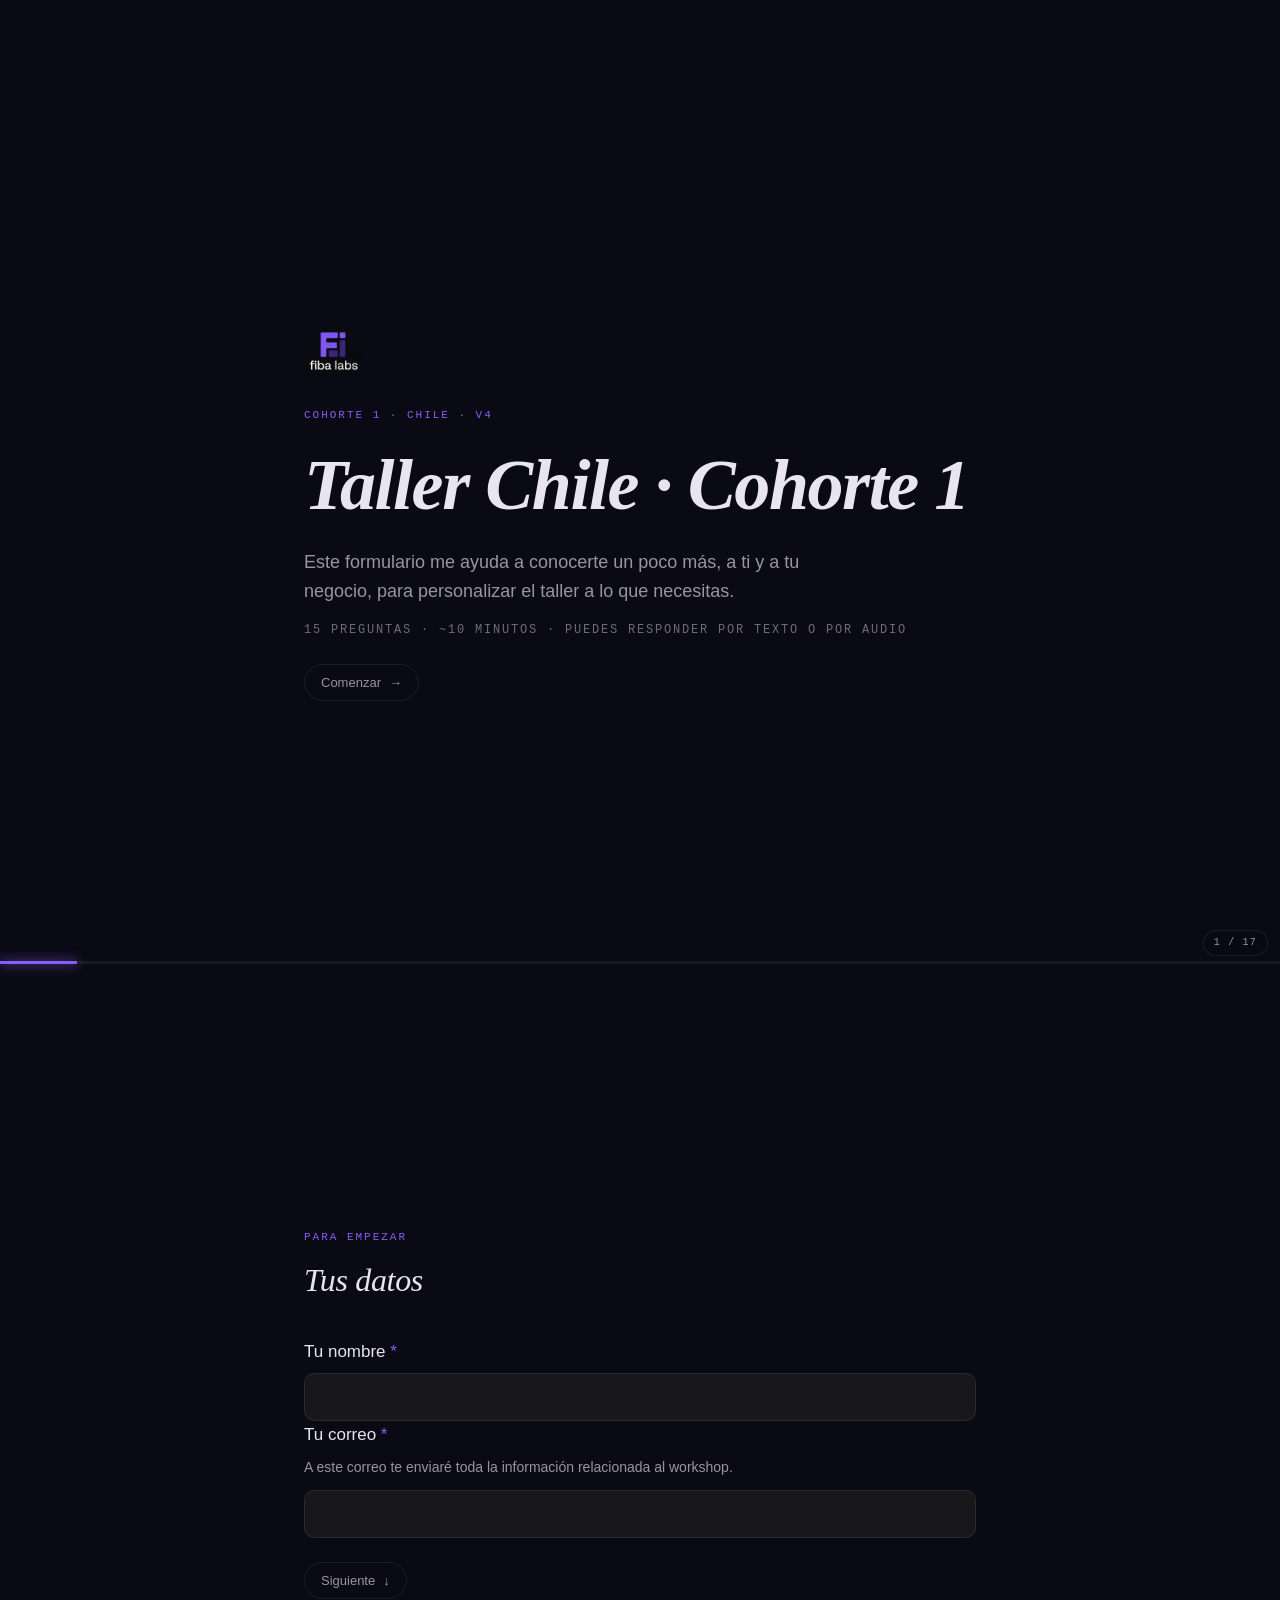
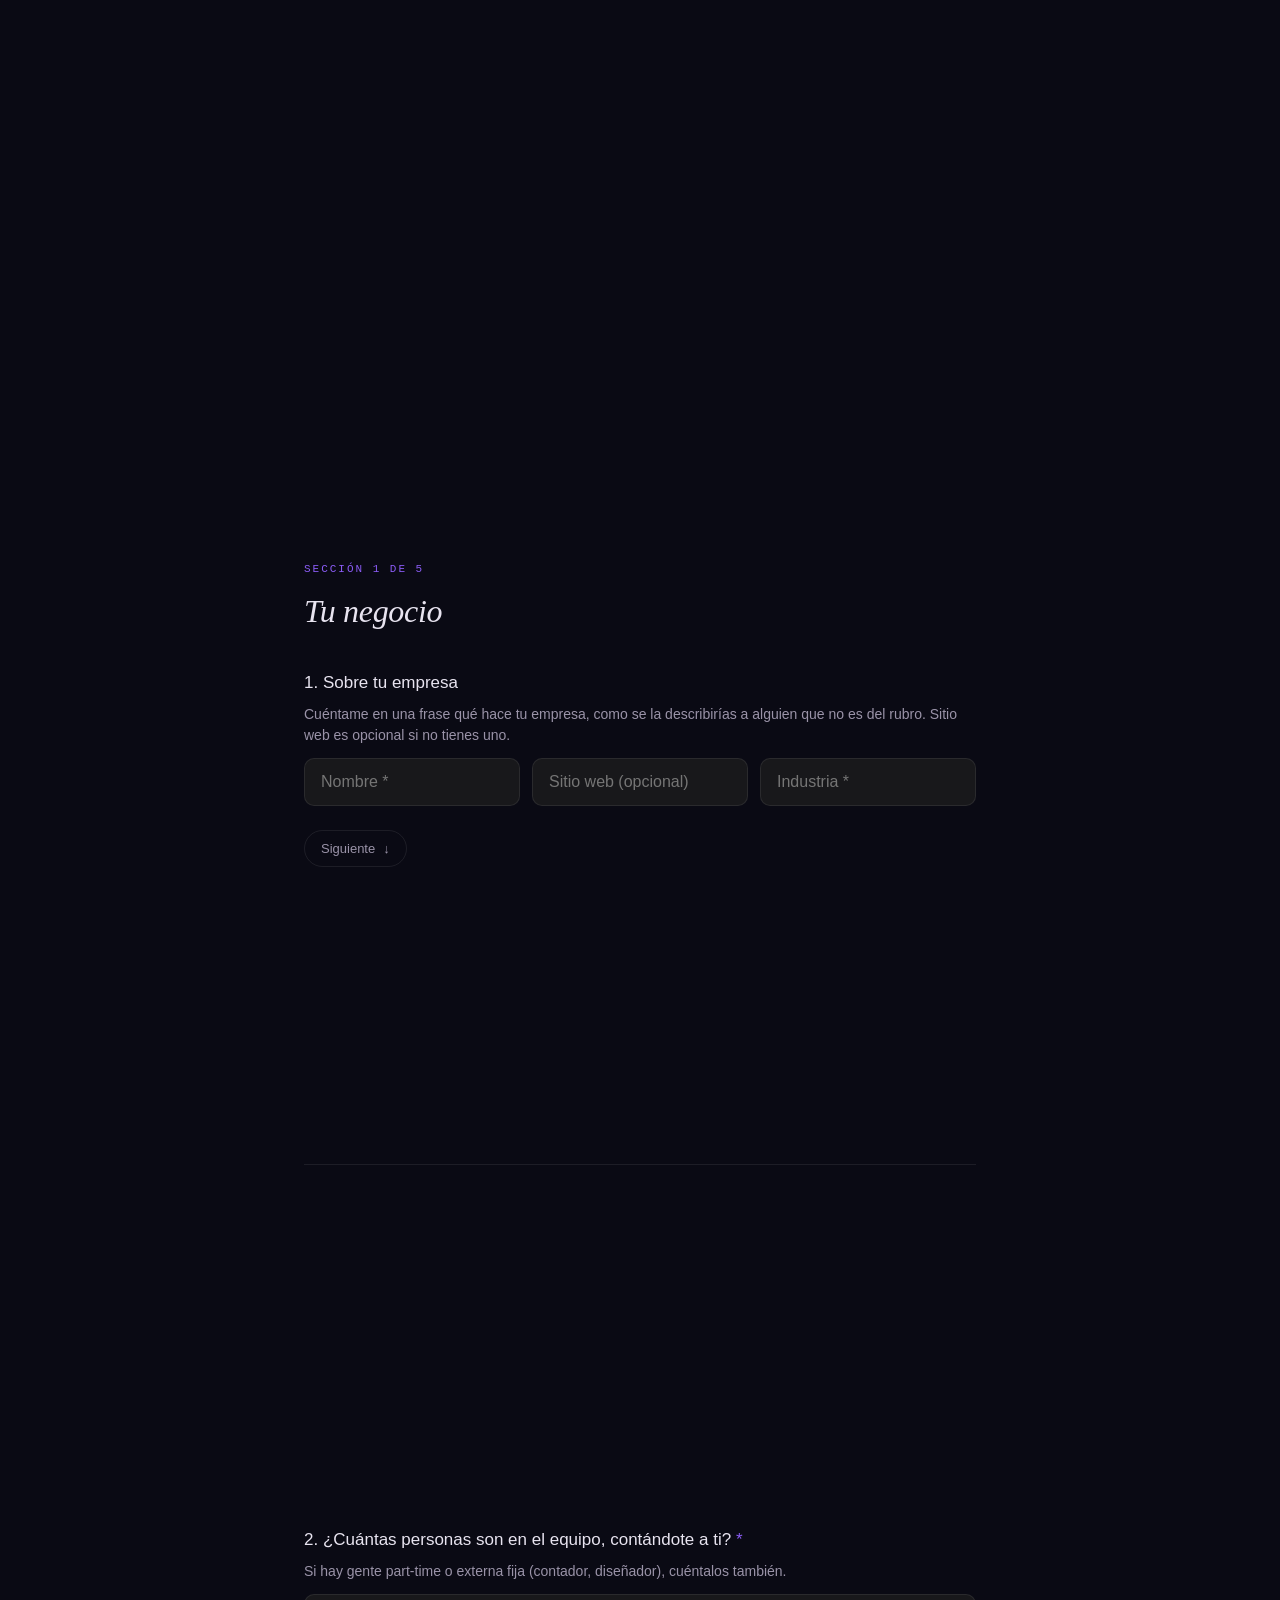
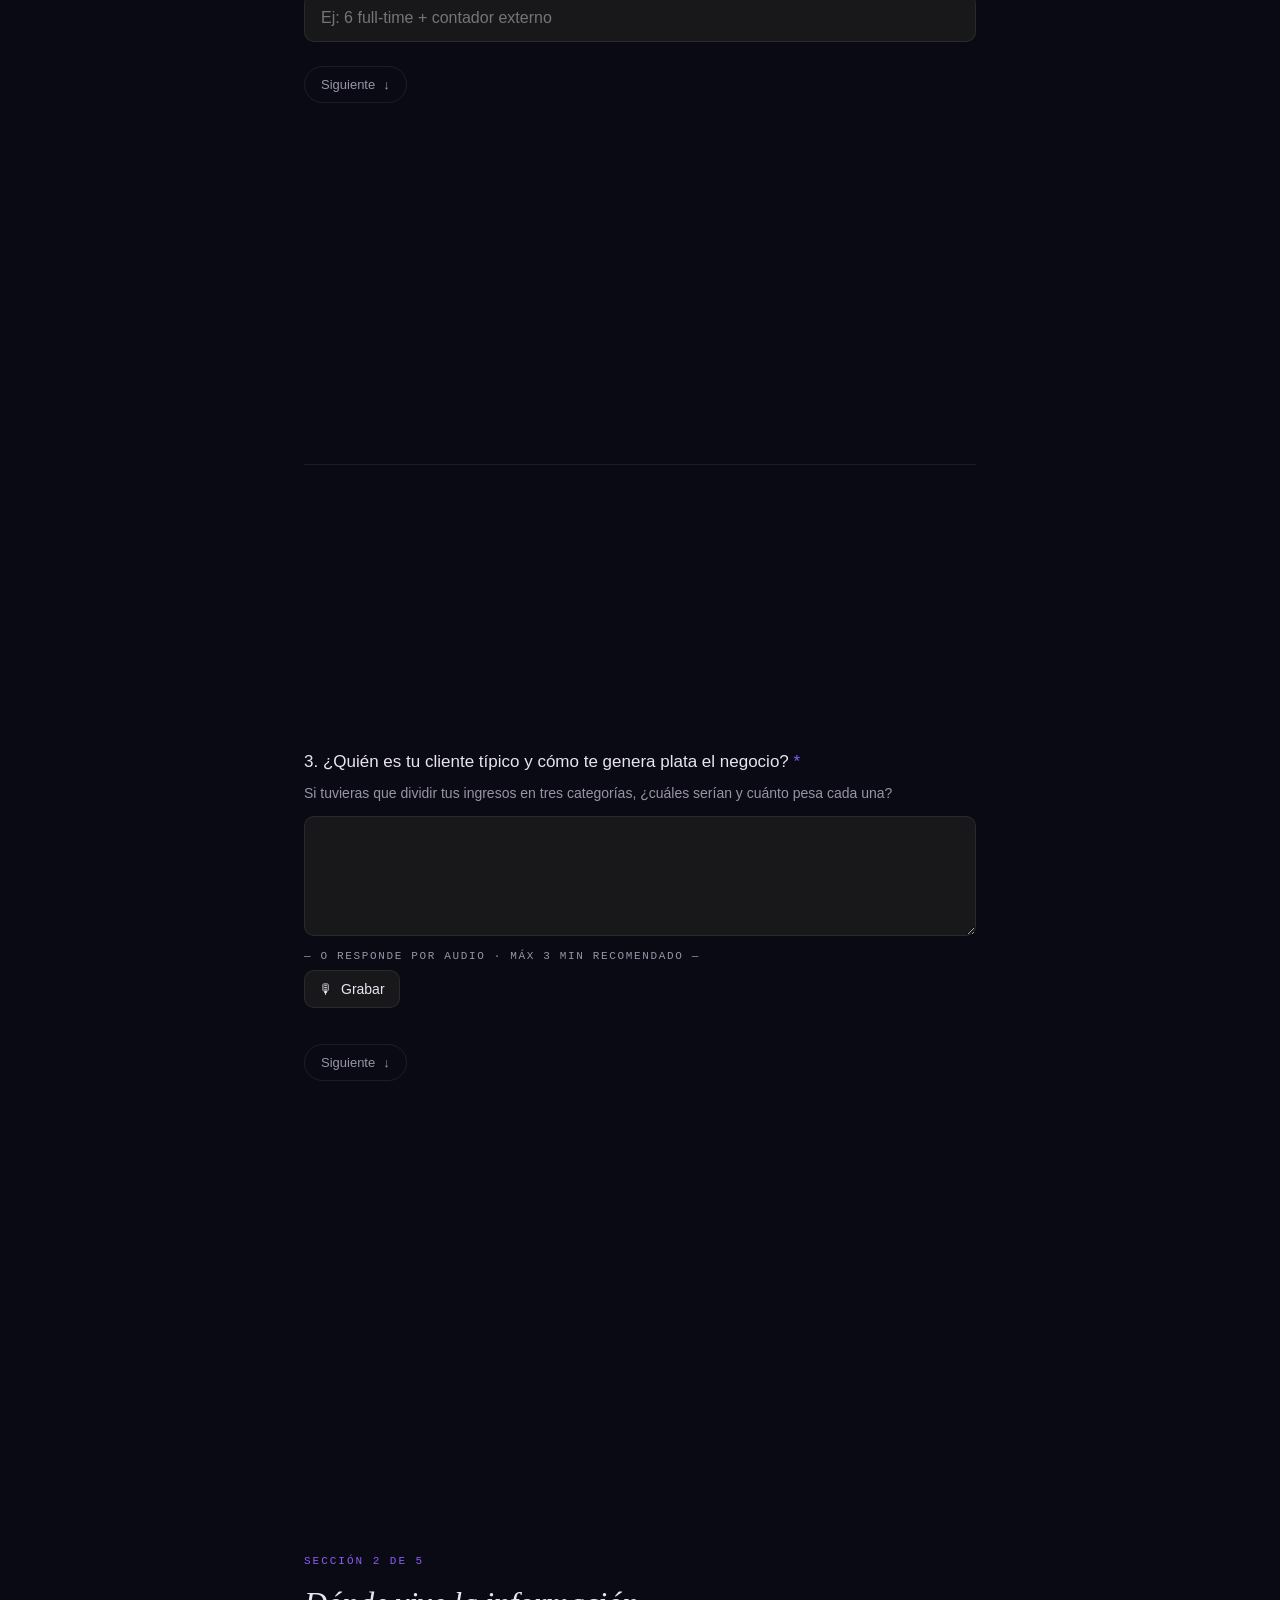
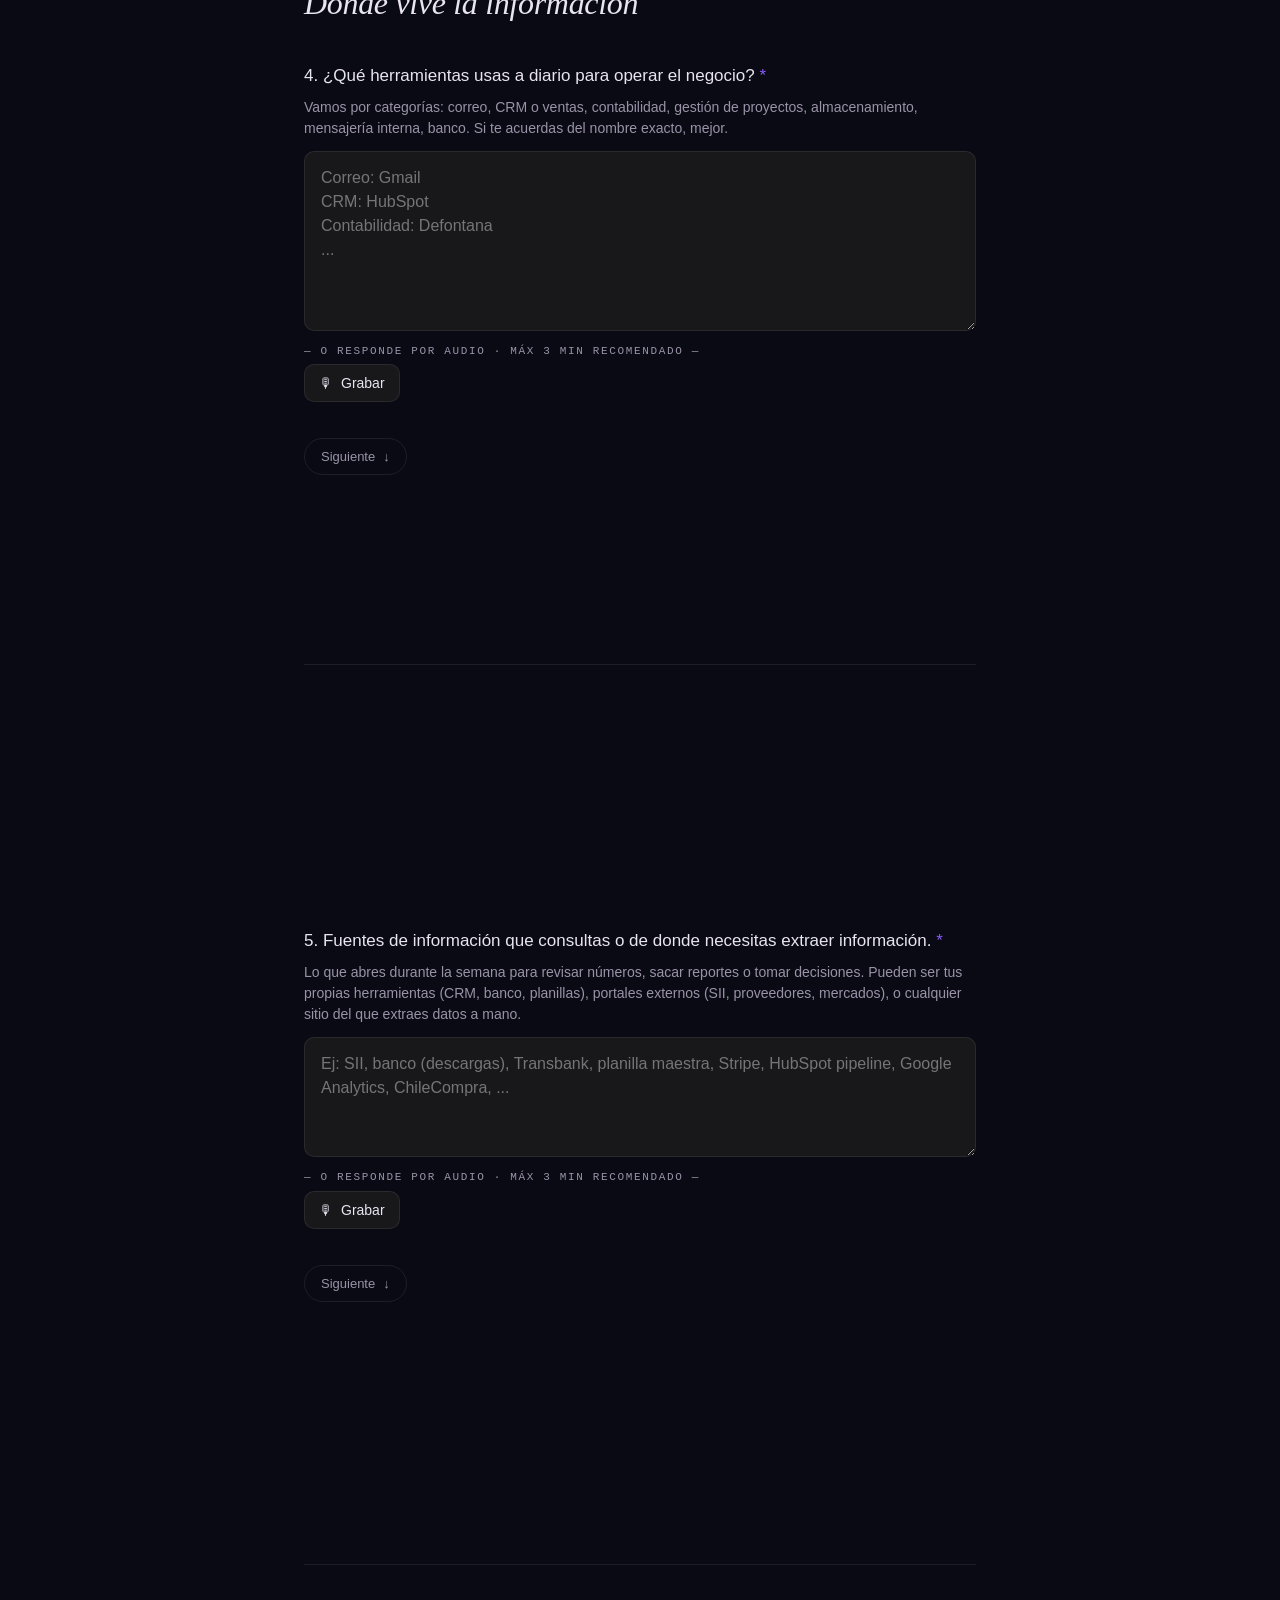
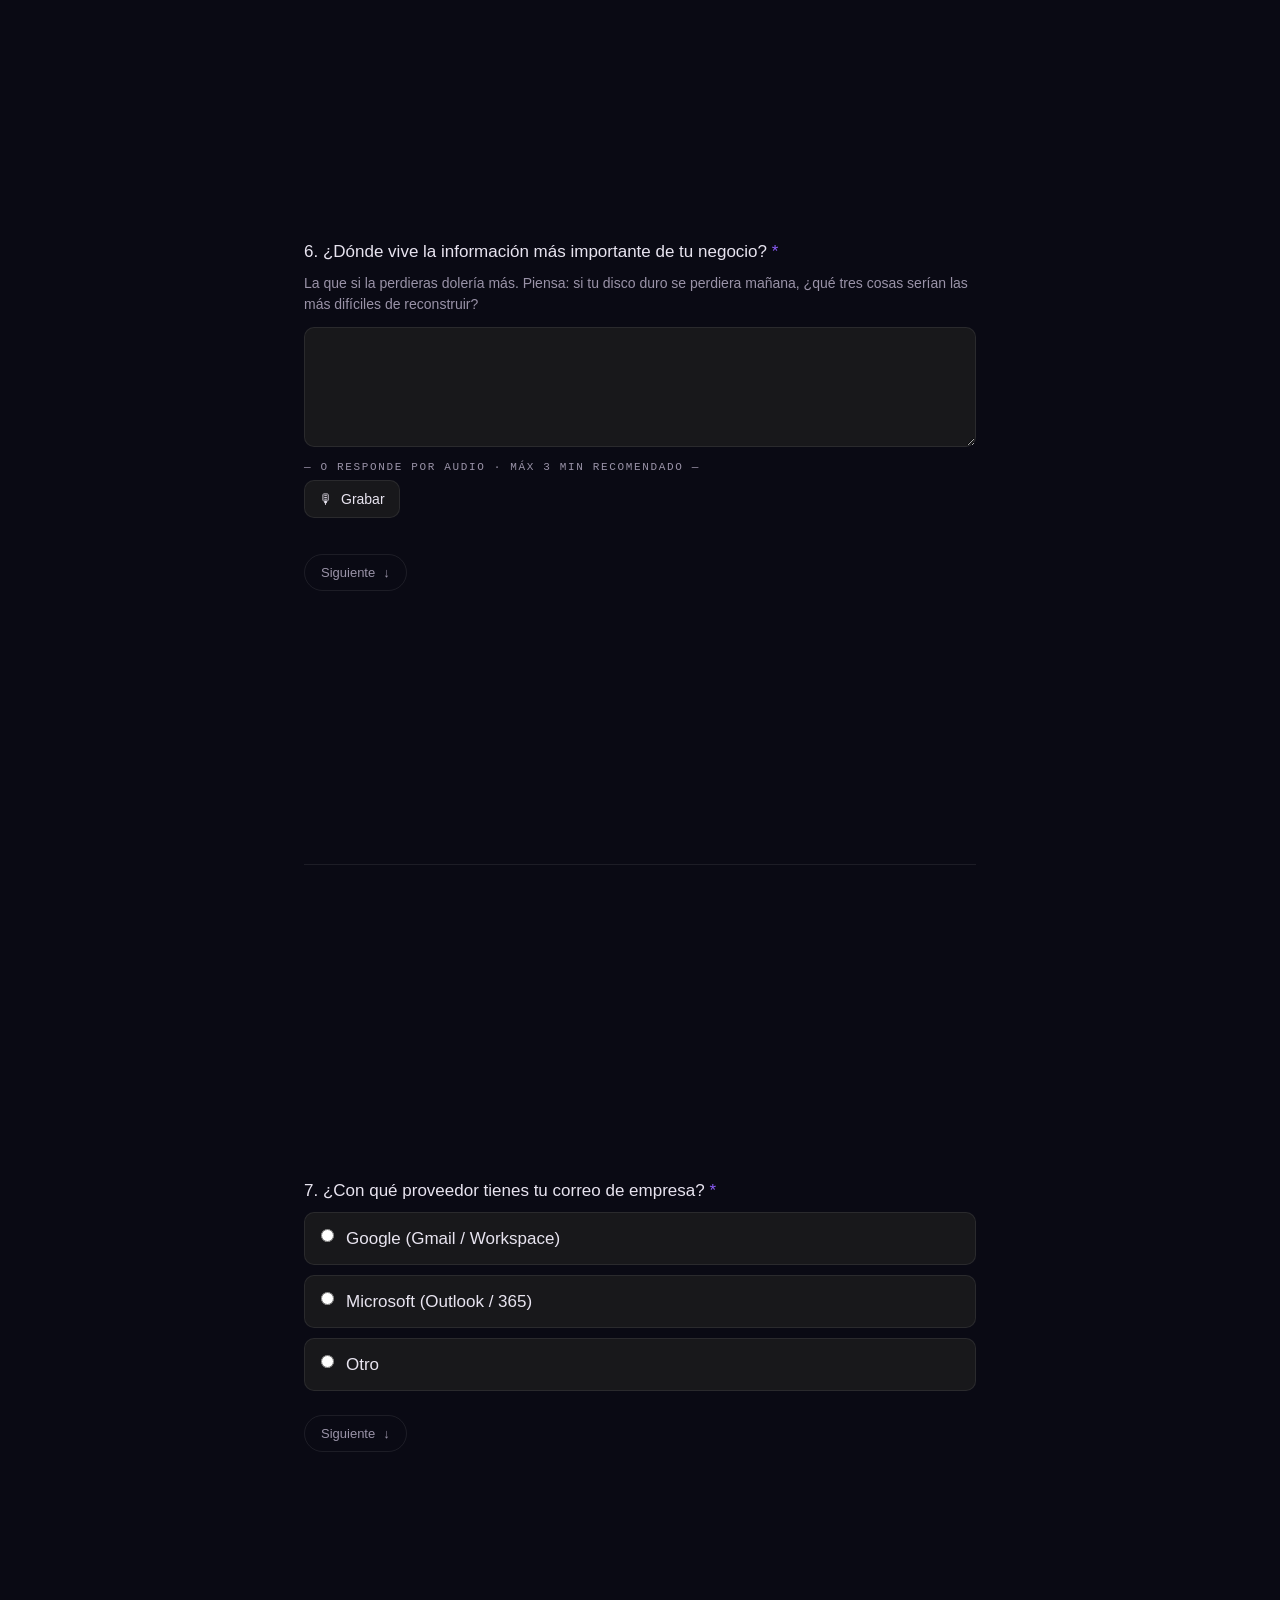
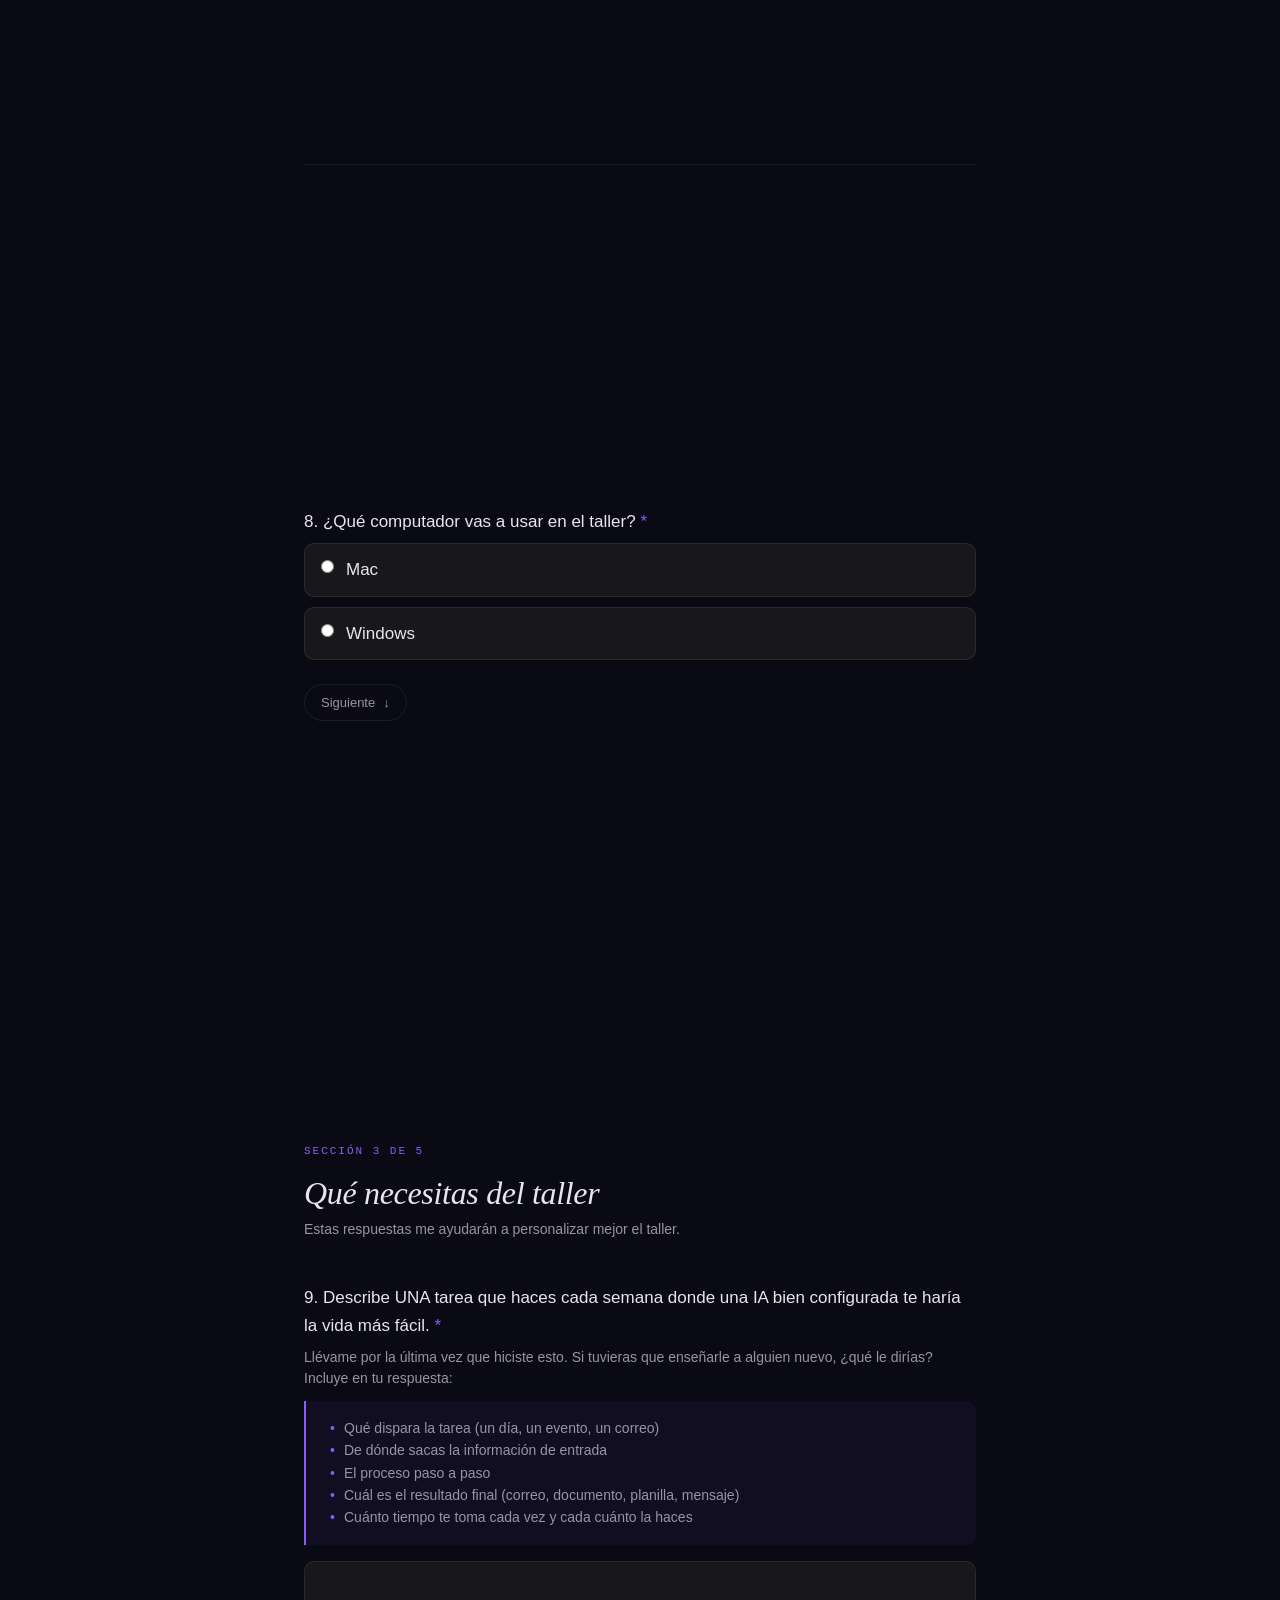
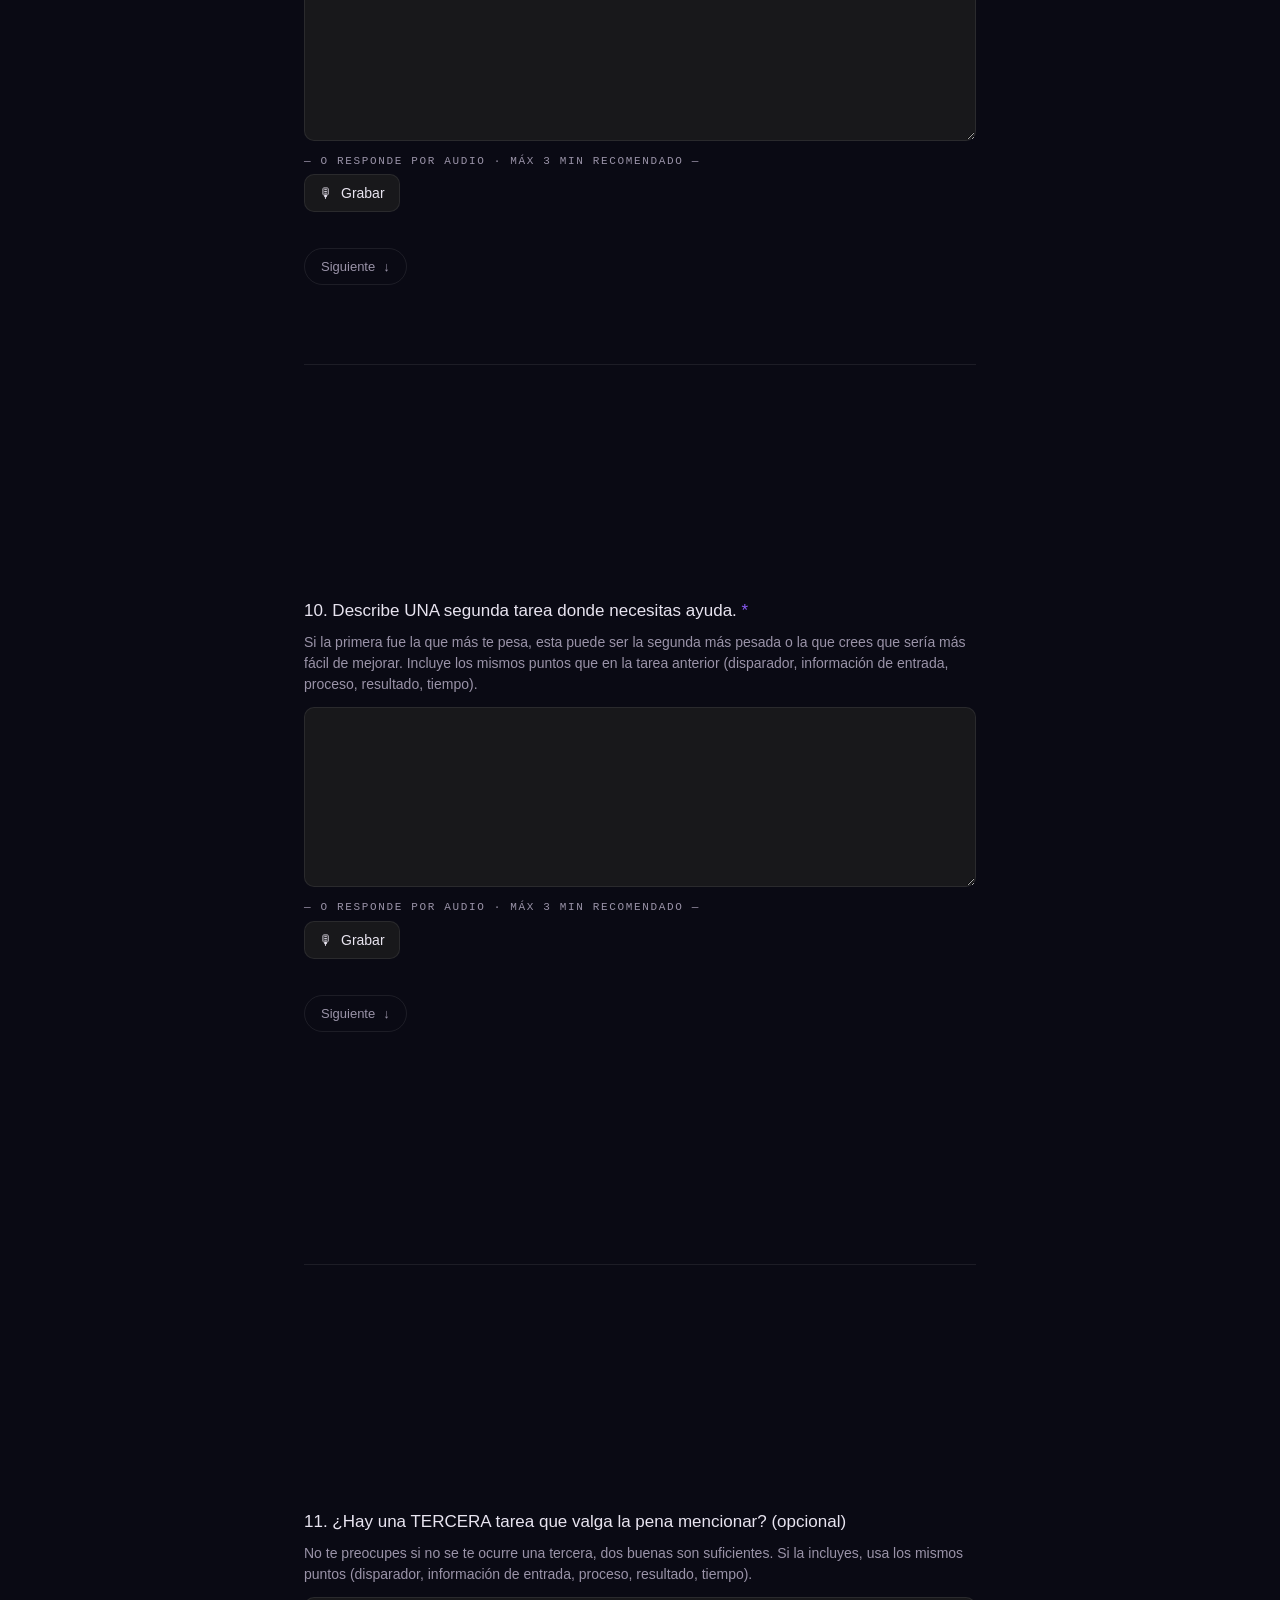
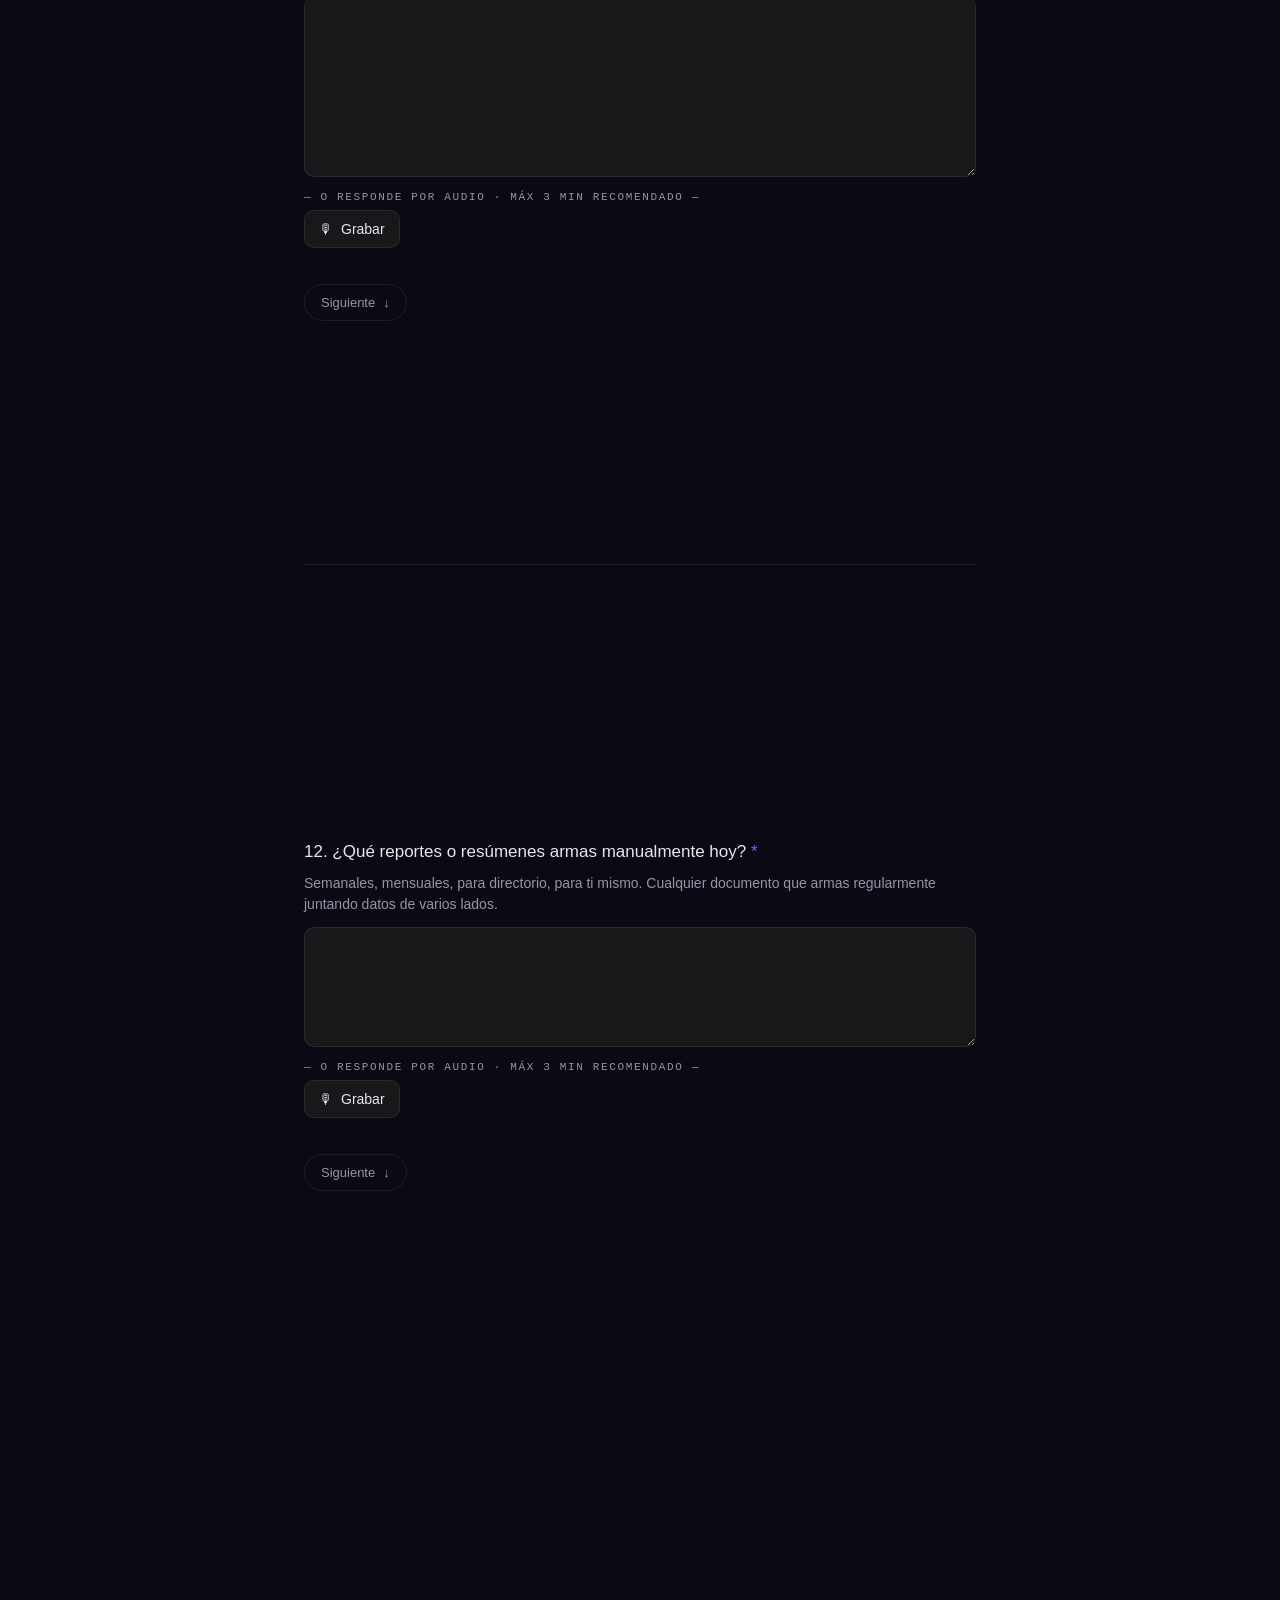
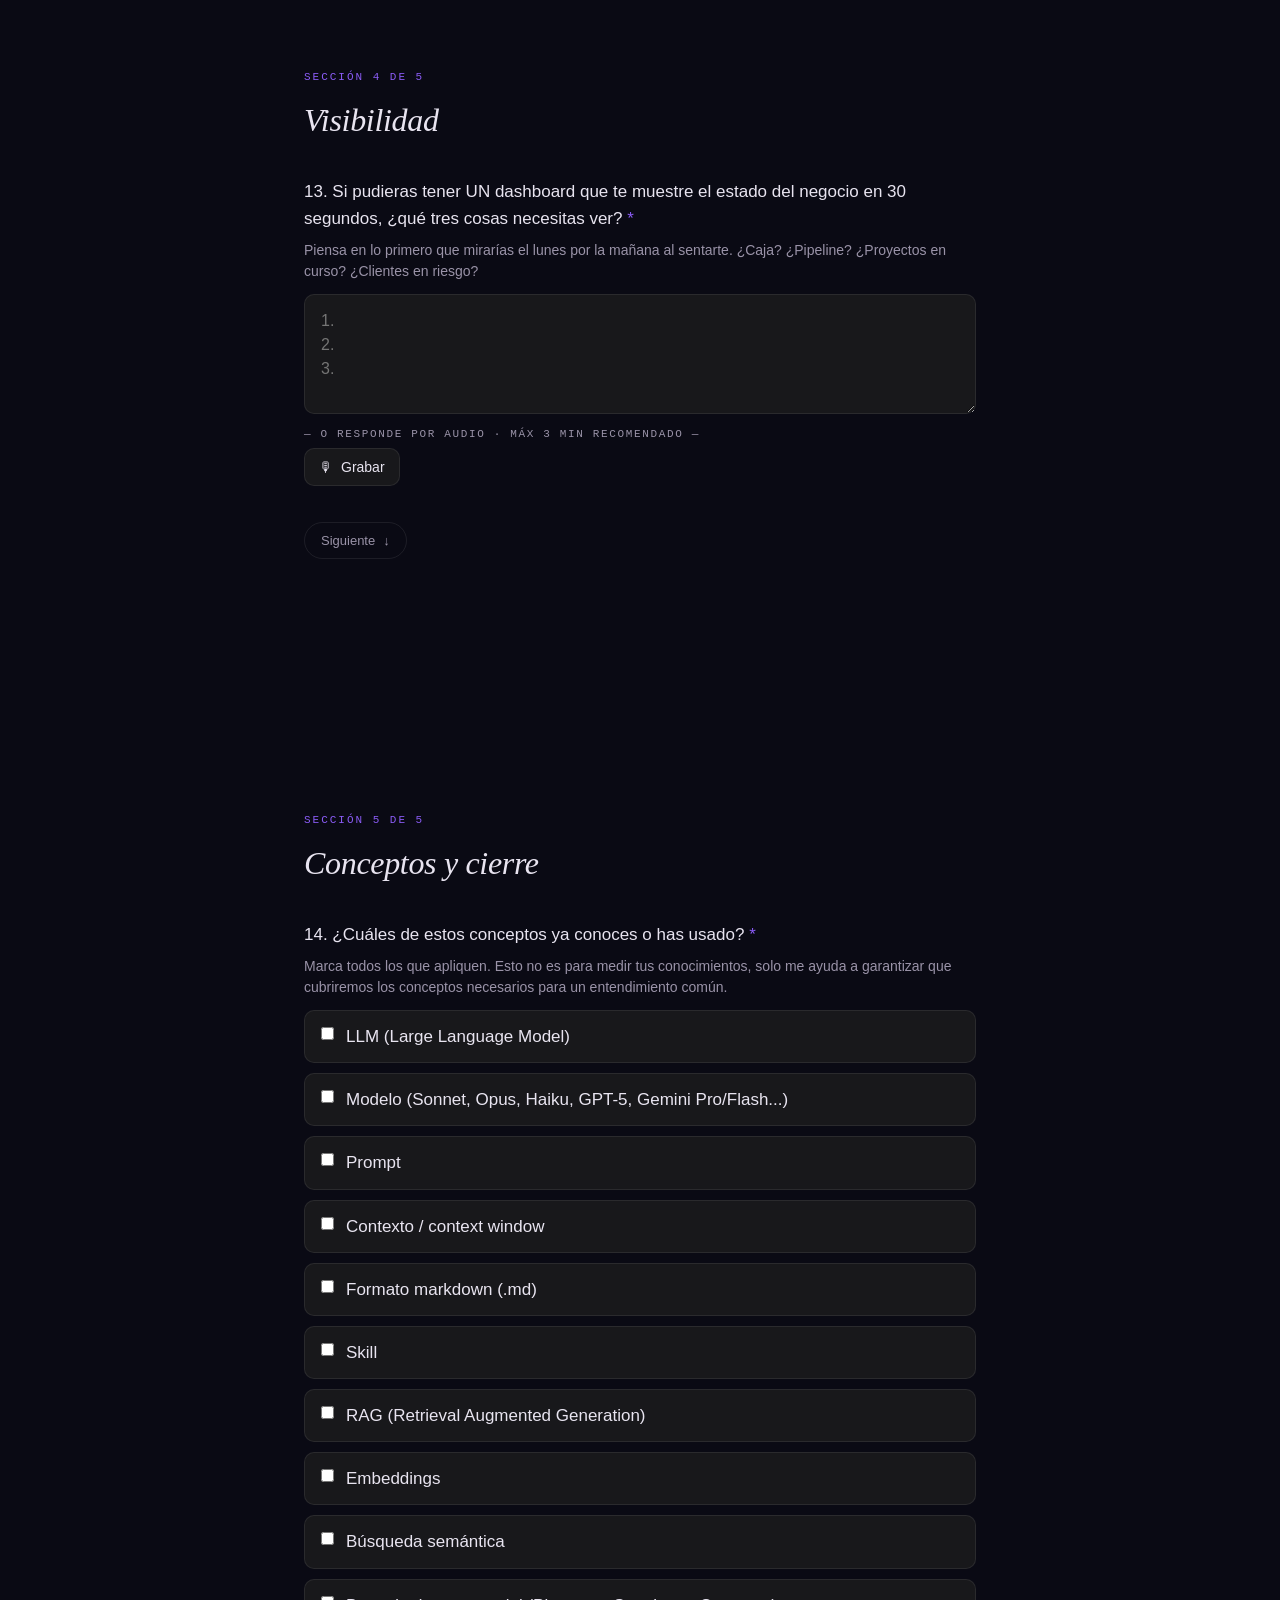
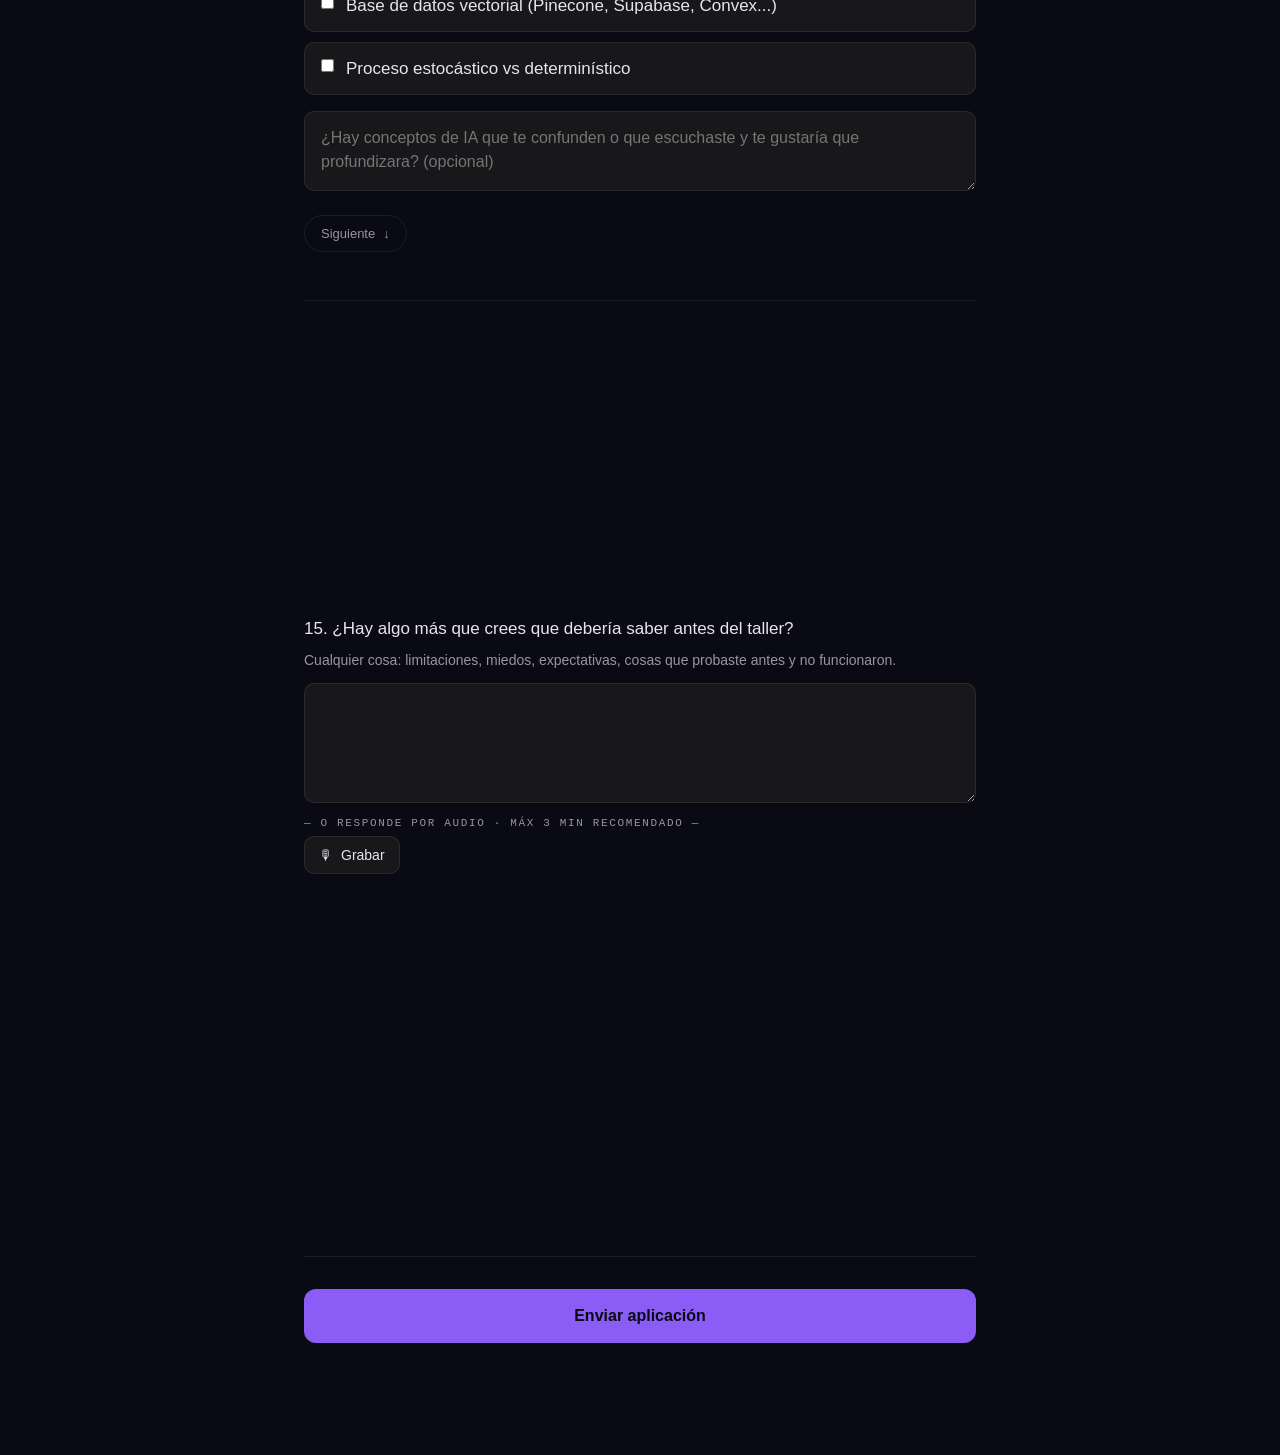
==== commit 3aa6be88: "v4: better Chilean placeholder examples for fuentes de informacion" ====
--- a/chile-1/index.html
+++ b/chile-1/index.html
@@ -18,7 +18,7 @@
       <section class="section">
         <div class="field intro-page">
           <a href="../" class="logo-link"><img src="../assets/logo.png" alt="Fiba Labs" class="logo"></a>
-          <p class="section-eyebrow">Cohorte 1 · Chile · v3</p>
+          <p class="section-eyebrow">Cohorte 1 · Chile · v4</p>
           <h1 class="intro-title">Taller Chile · Cohorte 1</h1>
           <p class="intro-lead">Este formulario me ayuda a conocerte un poco más, a ti y a tu negocio, para personalizar el taller a lo que necesitas.</p>
           <p class="intro-meta">15 preguntas · ~10 minutos · puedes responder por texto o por audio</p>
@@ -99,7 +99,7 @@
         <div class="field">
           <label for="q5b">5. Fuentes de información que consultas o de donde necesitas extraer información. <span class="required">*</span></label>
           <span class="hint">Lo que abres durante la semana para revisar números, sacar reportes o tomar decisiones. Pueden ser tus propias herramientas (CRM, banco, planillas), portales externos (SII, proveedores, mercados), o cualquier sitio del que extraes datos a mano.</span>
-          <textarea id="q5b" name="q5b_fuentes_datos" placeholder="Ej: SII, Mercado Pago, banco, planilla de inventario, HubSpot pipeline, Stripe, Google Analytics, ..." required></textarea>
+          <textarea id="q5b" name="q5b_fuentes_datos" placeholder="Ej: SII, banco (descargas), Transbank, planilla maestra, Stripe, HubSpot pipeline, Google Analytics, ChileCompra, ..." required></textarea>
           <p class="audio-or">— o responde por audio · máx 3 min recomendado —</p>
           <div class="audio-controls" data-audio-question="q5b_fuentes_datos">
             <button type="button" class="audio-btn record-btn"><span class="icon">🎙</span><span class="label">Grabar</span></button>
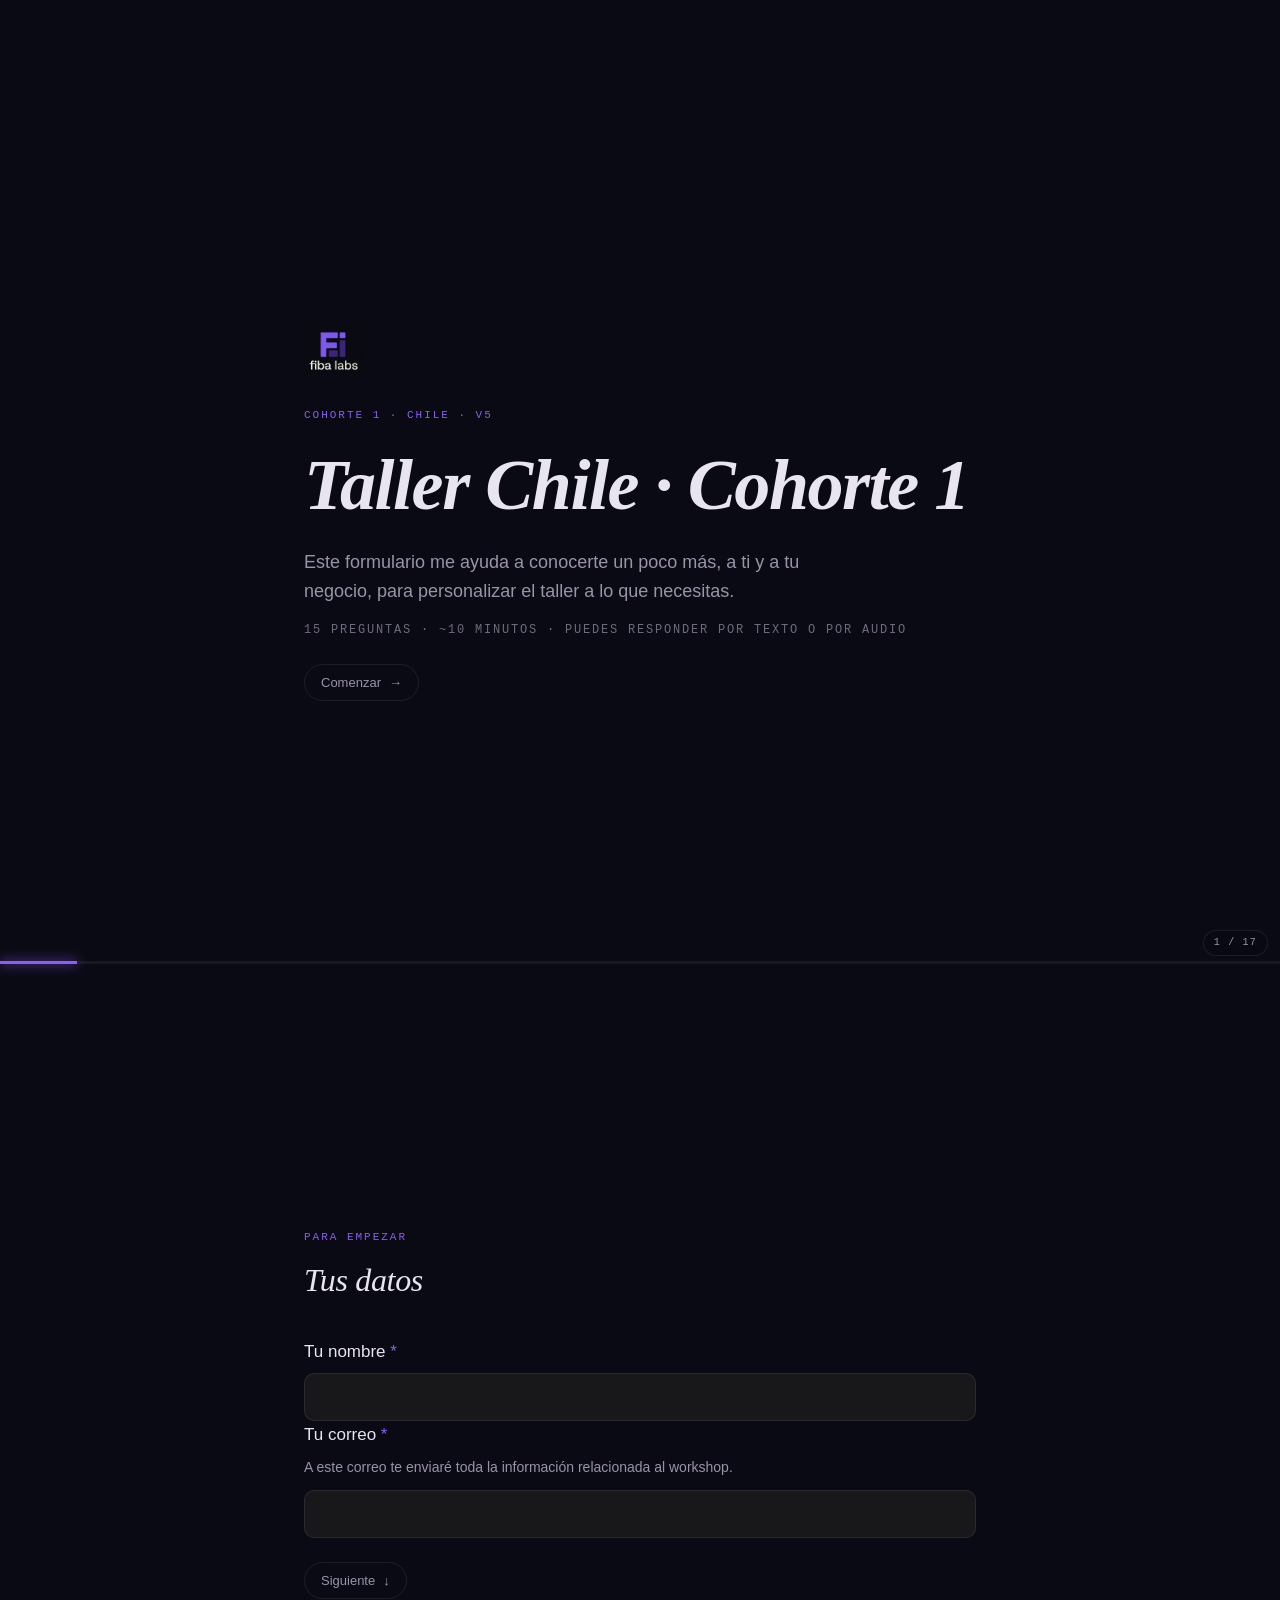
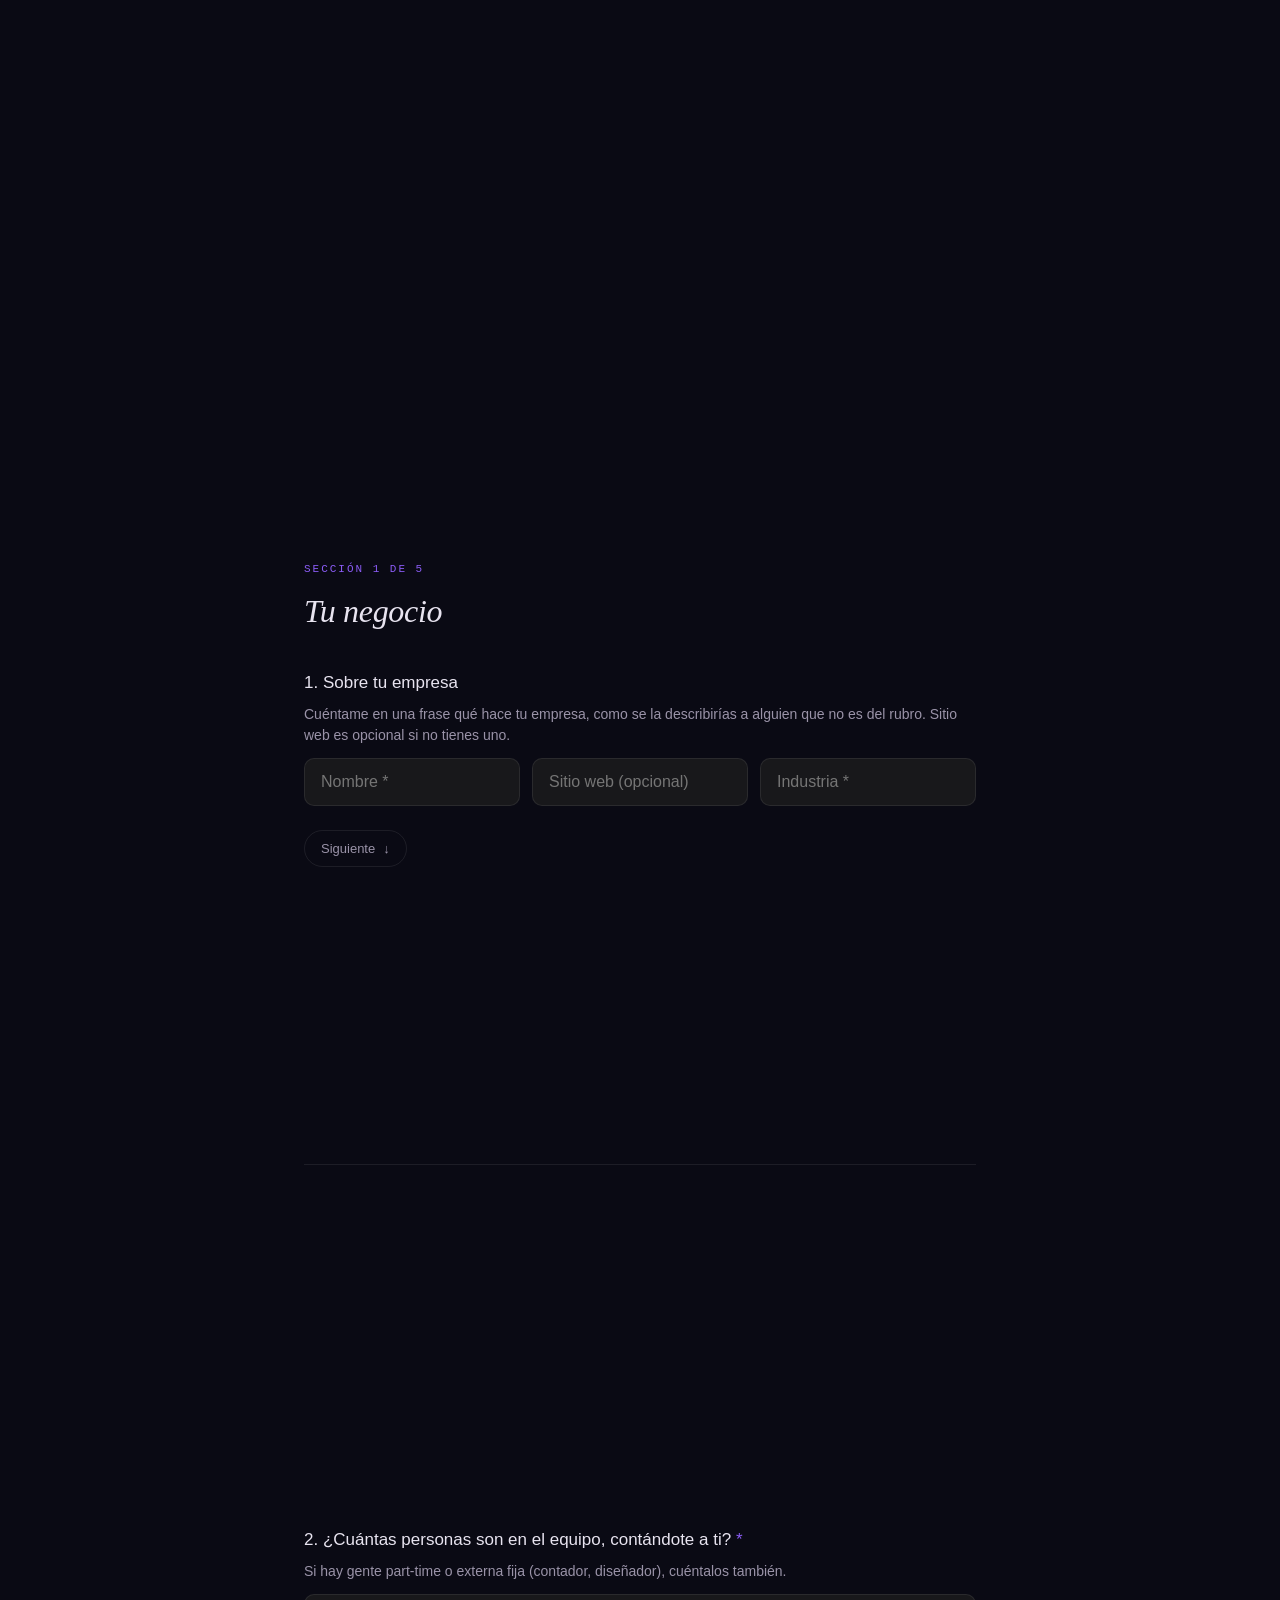
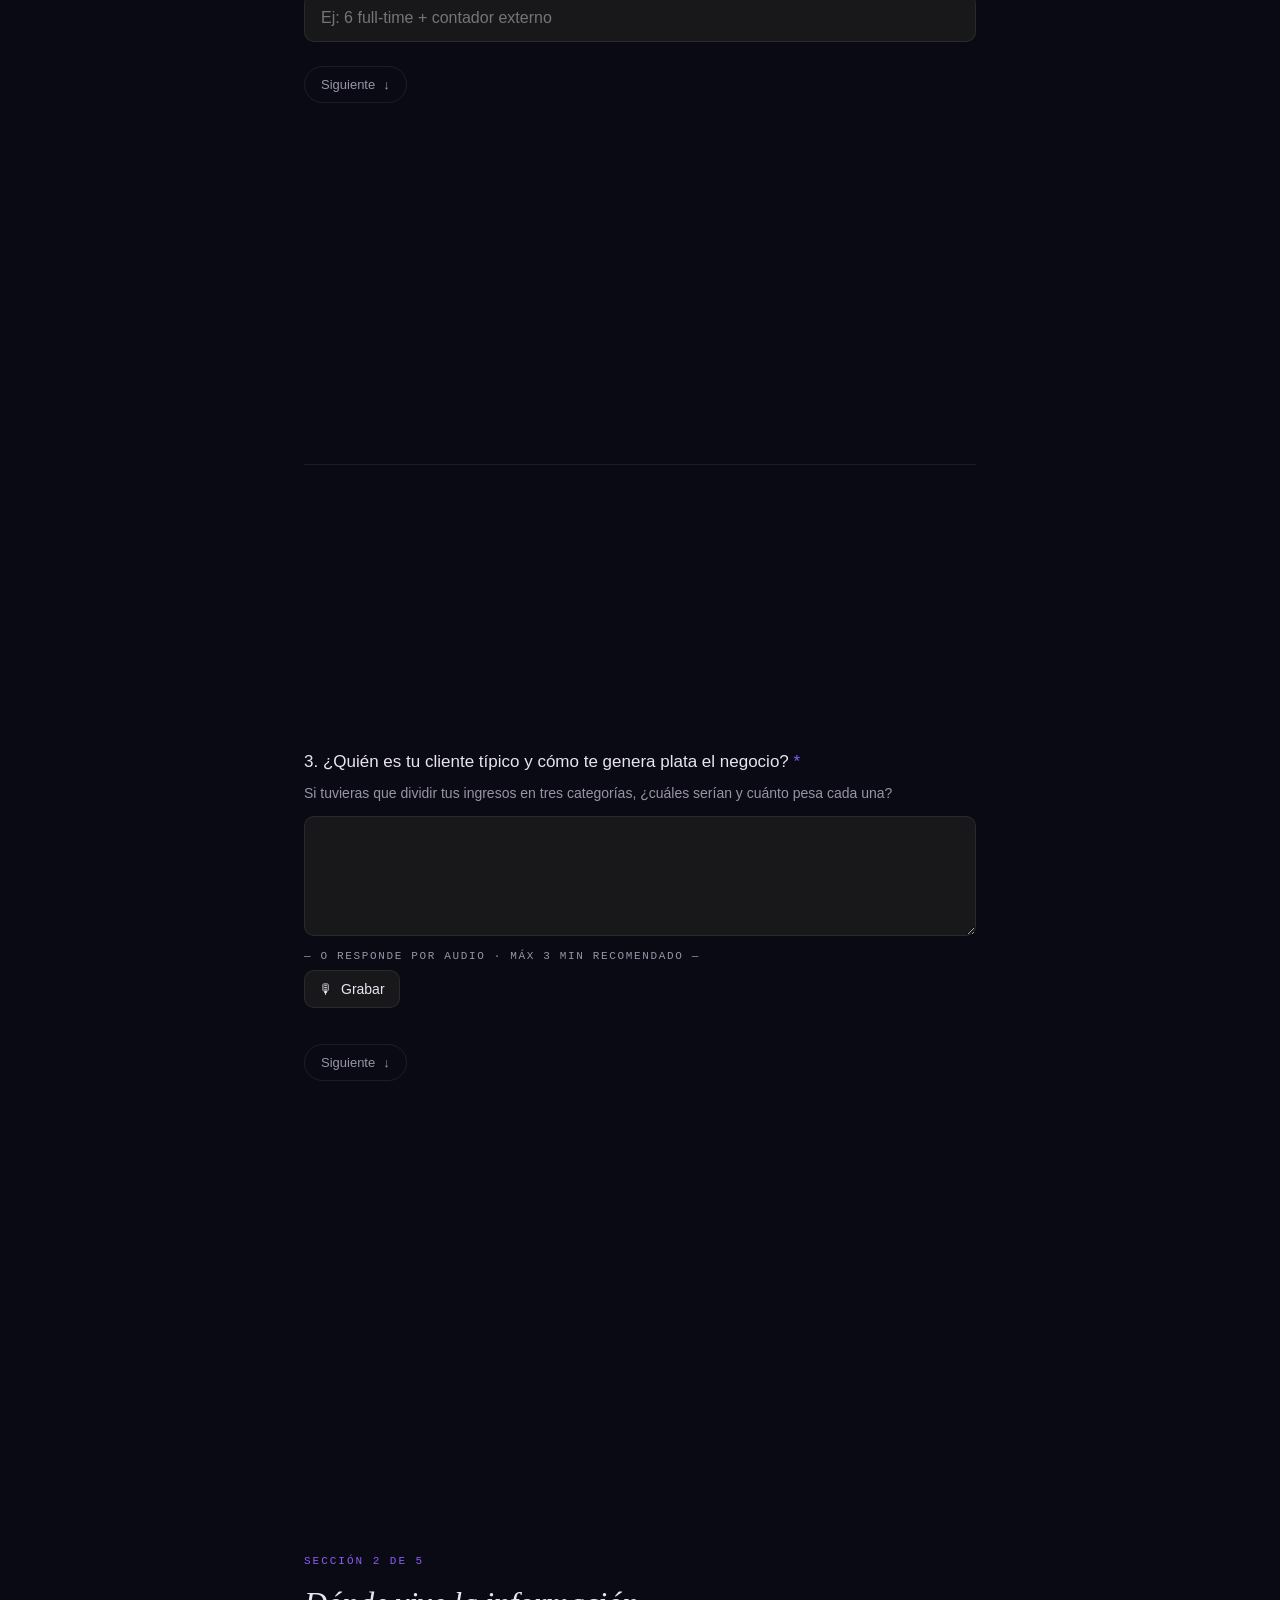
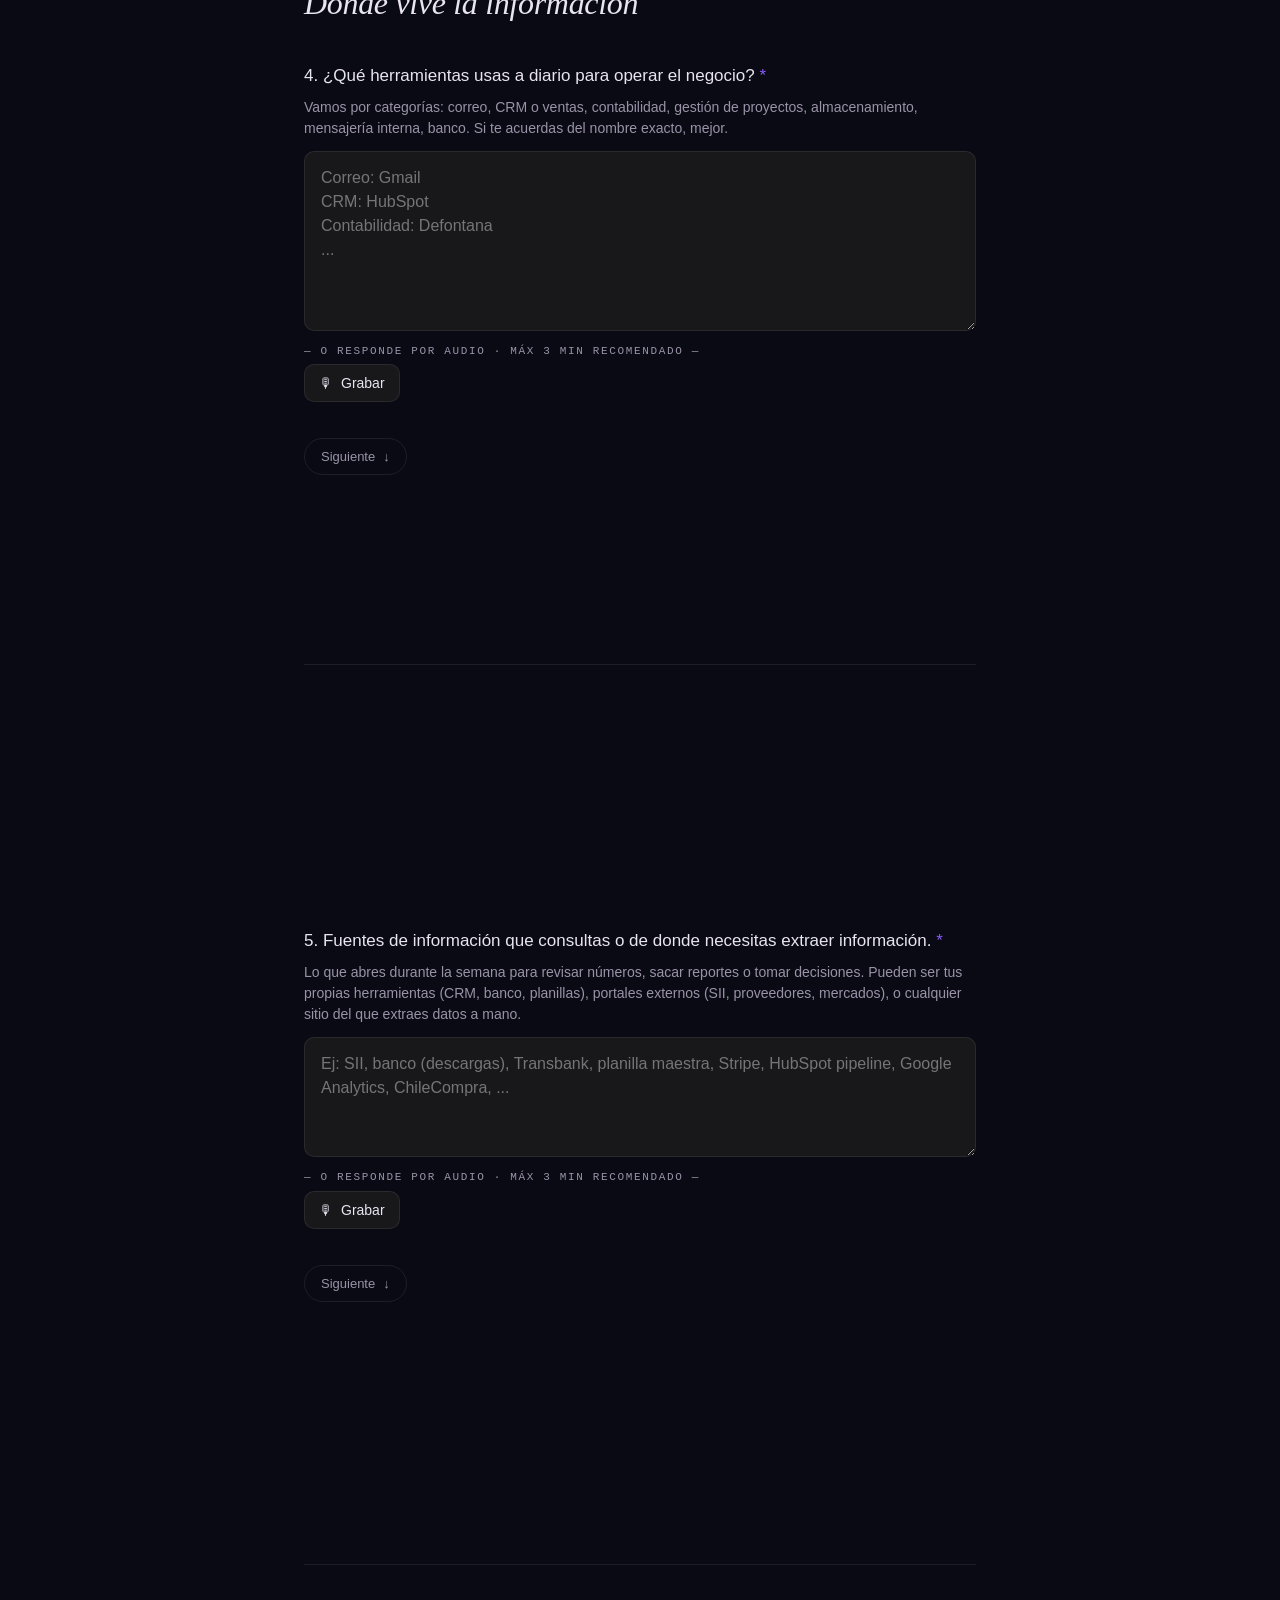
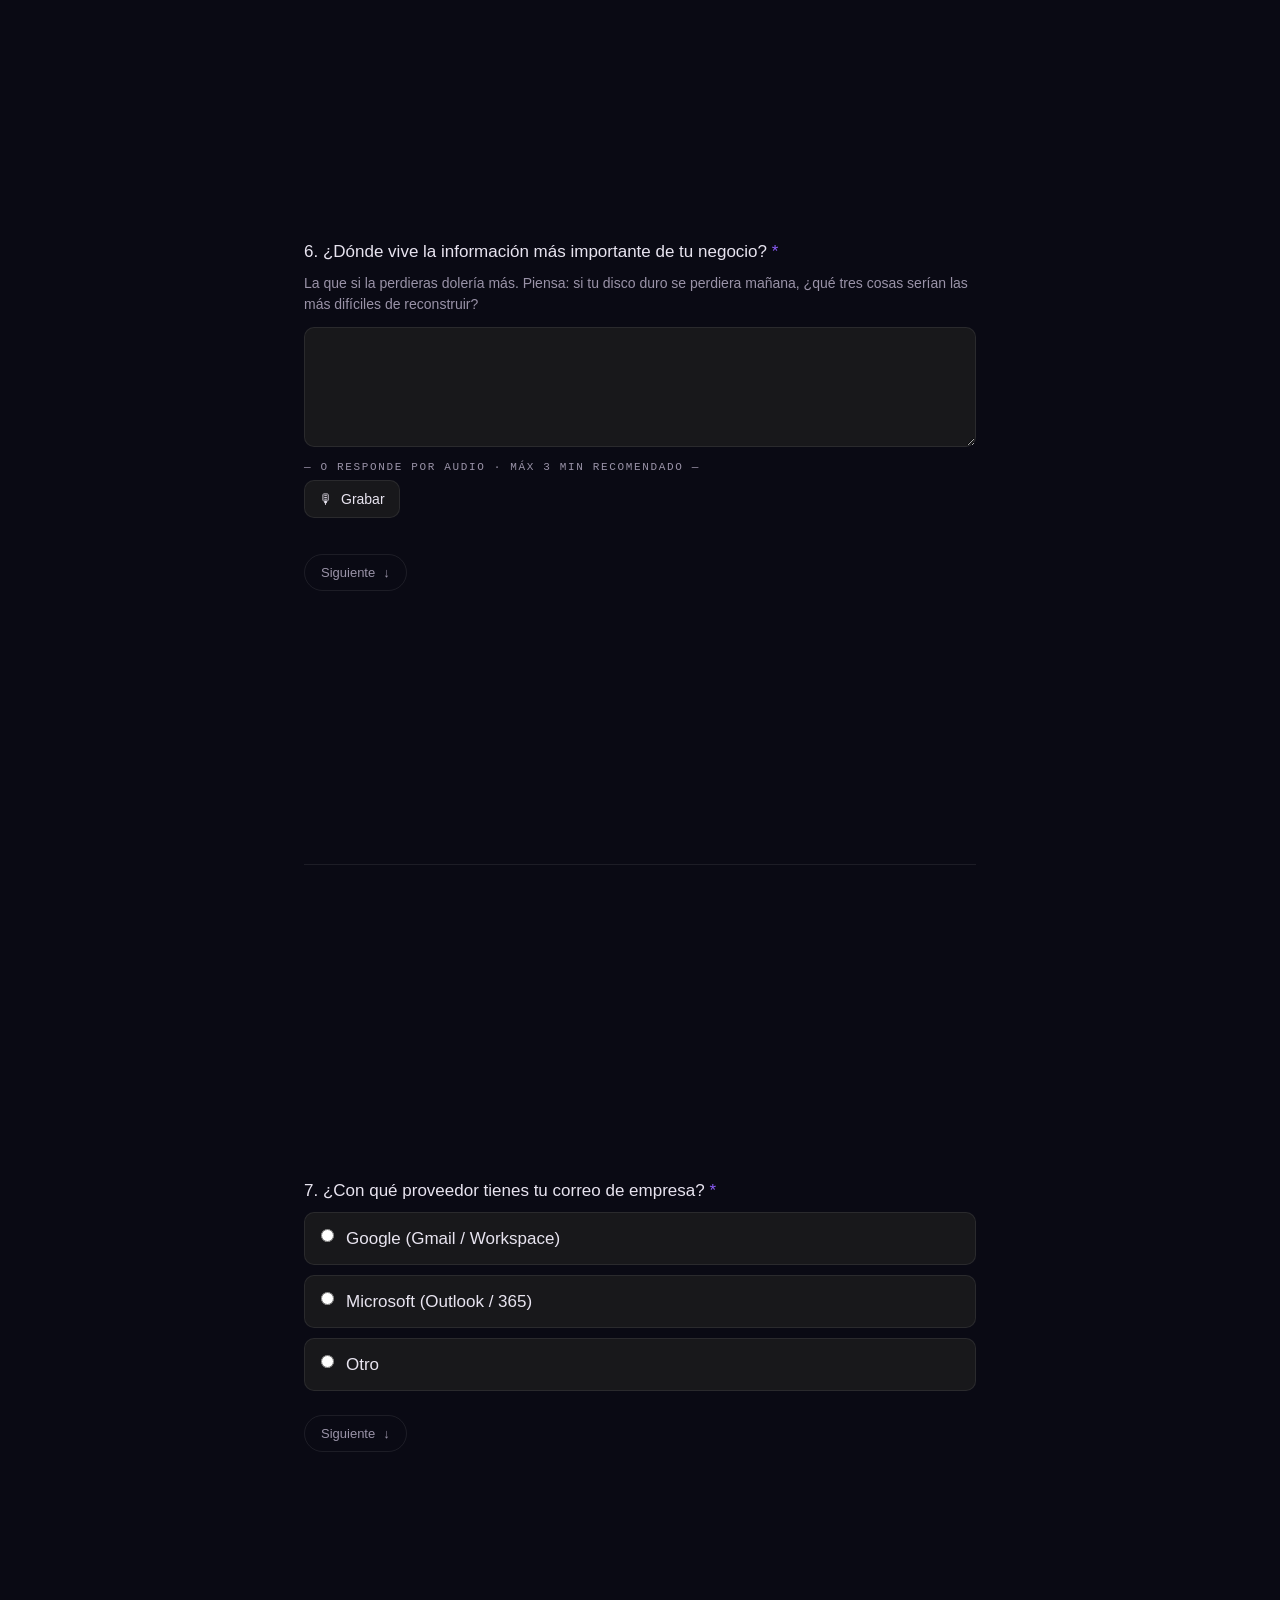
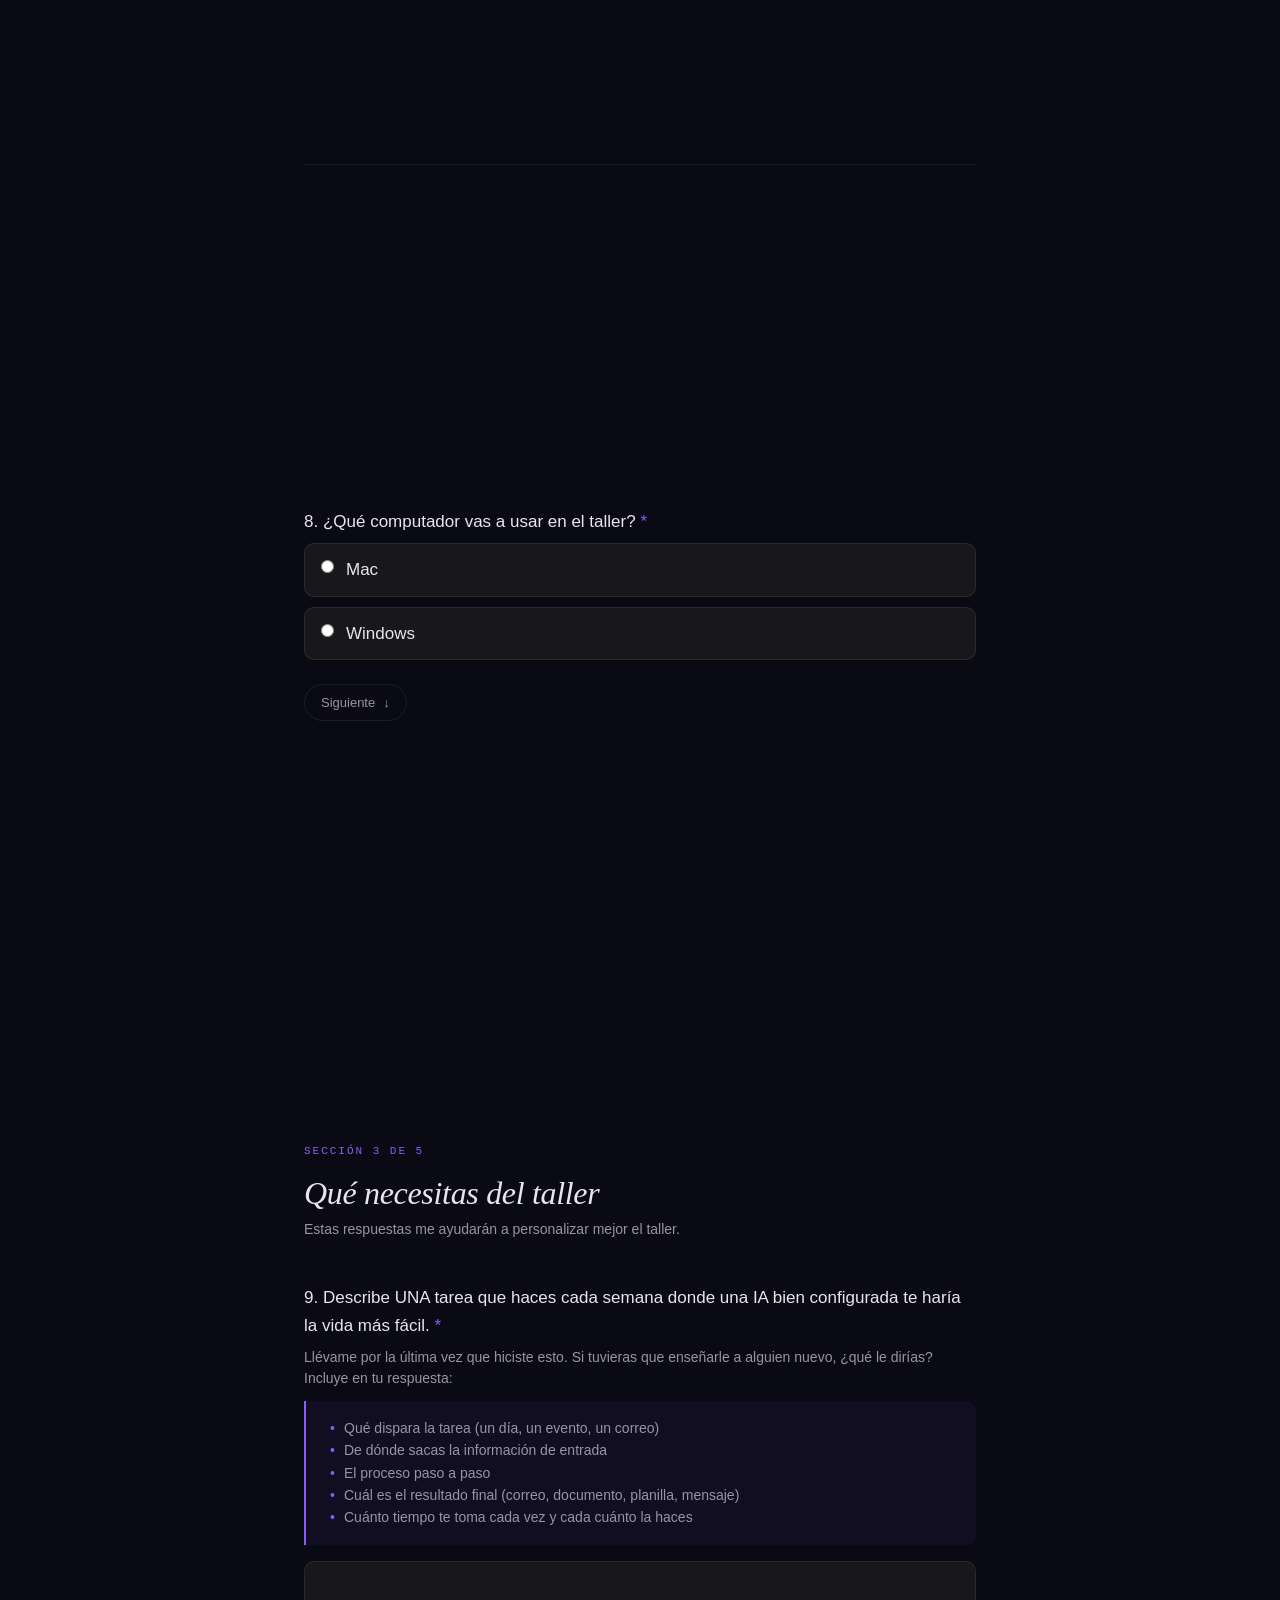
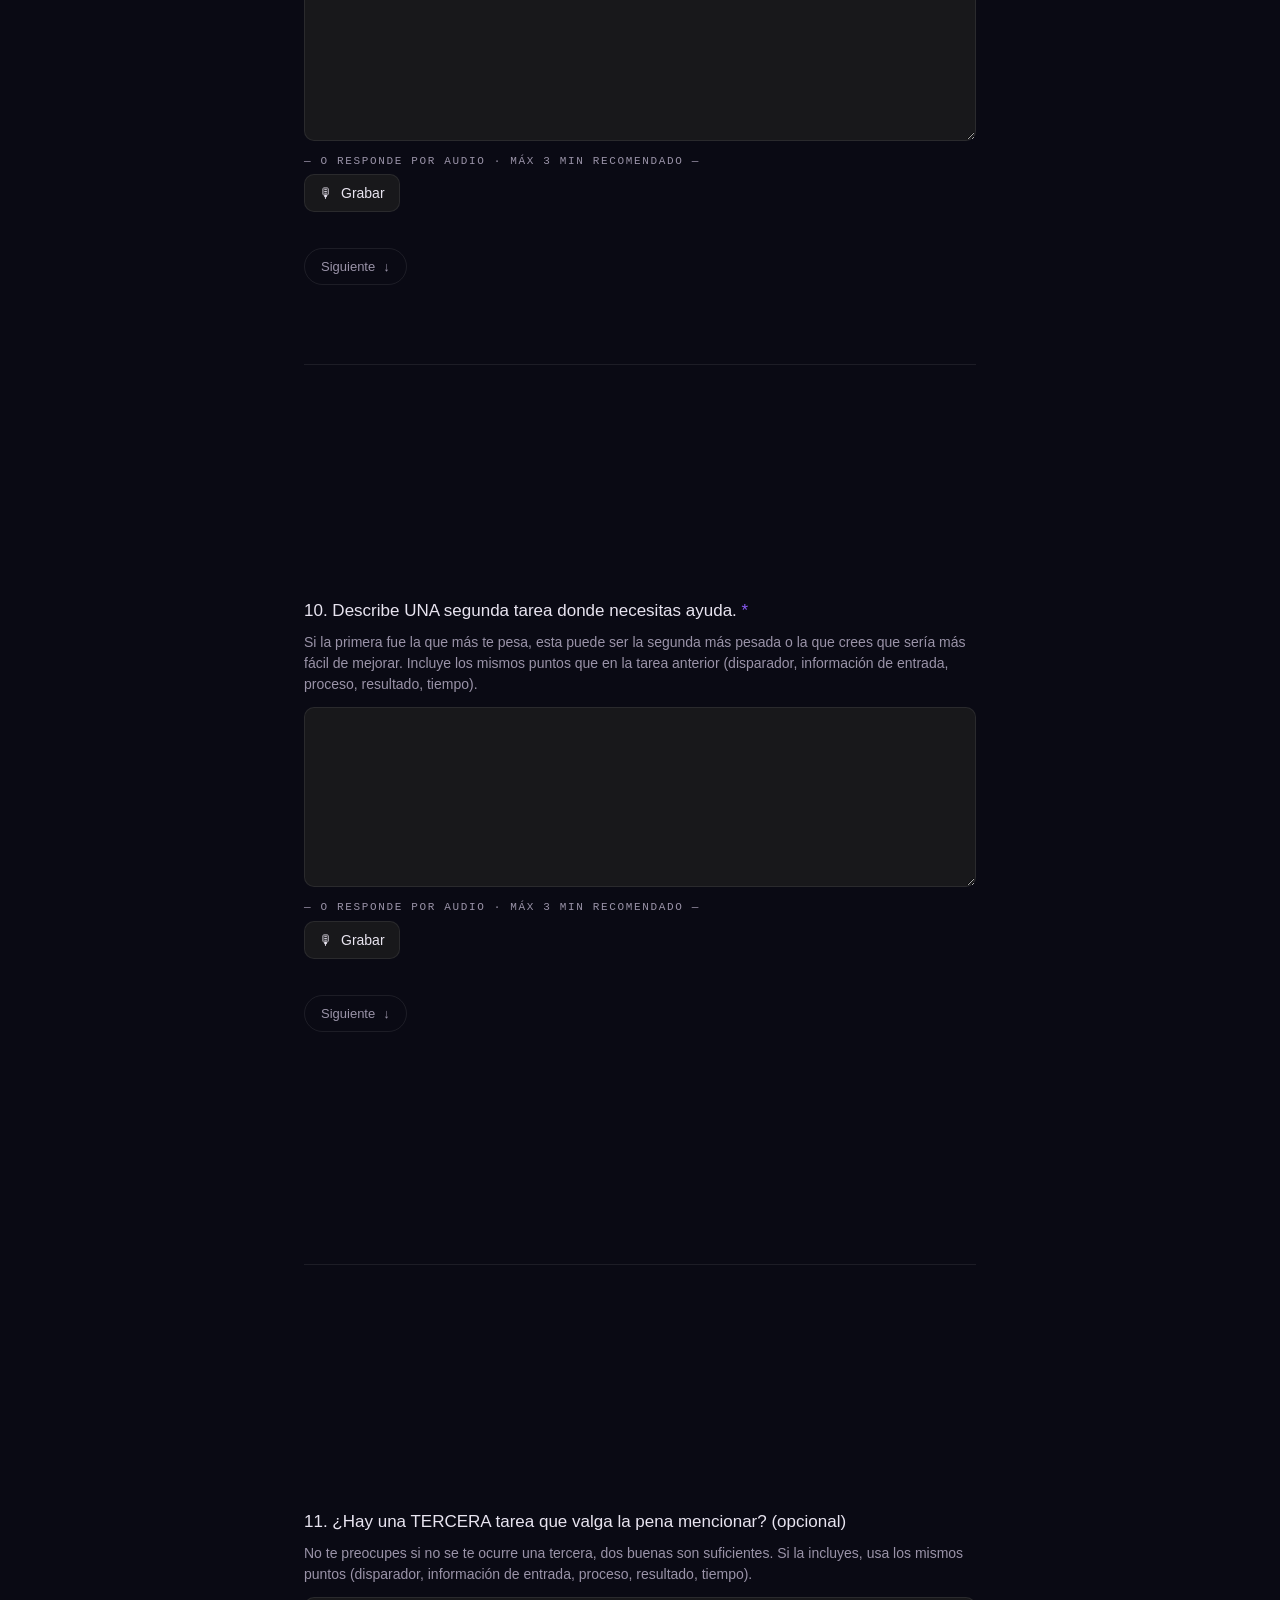
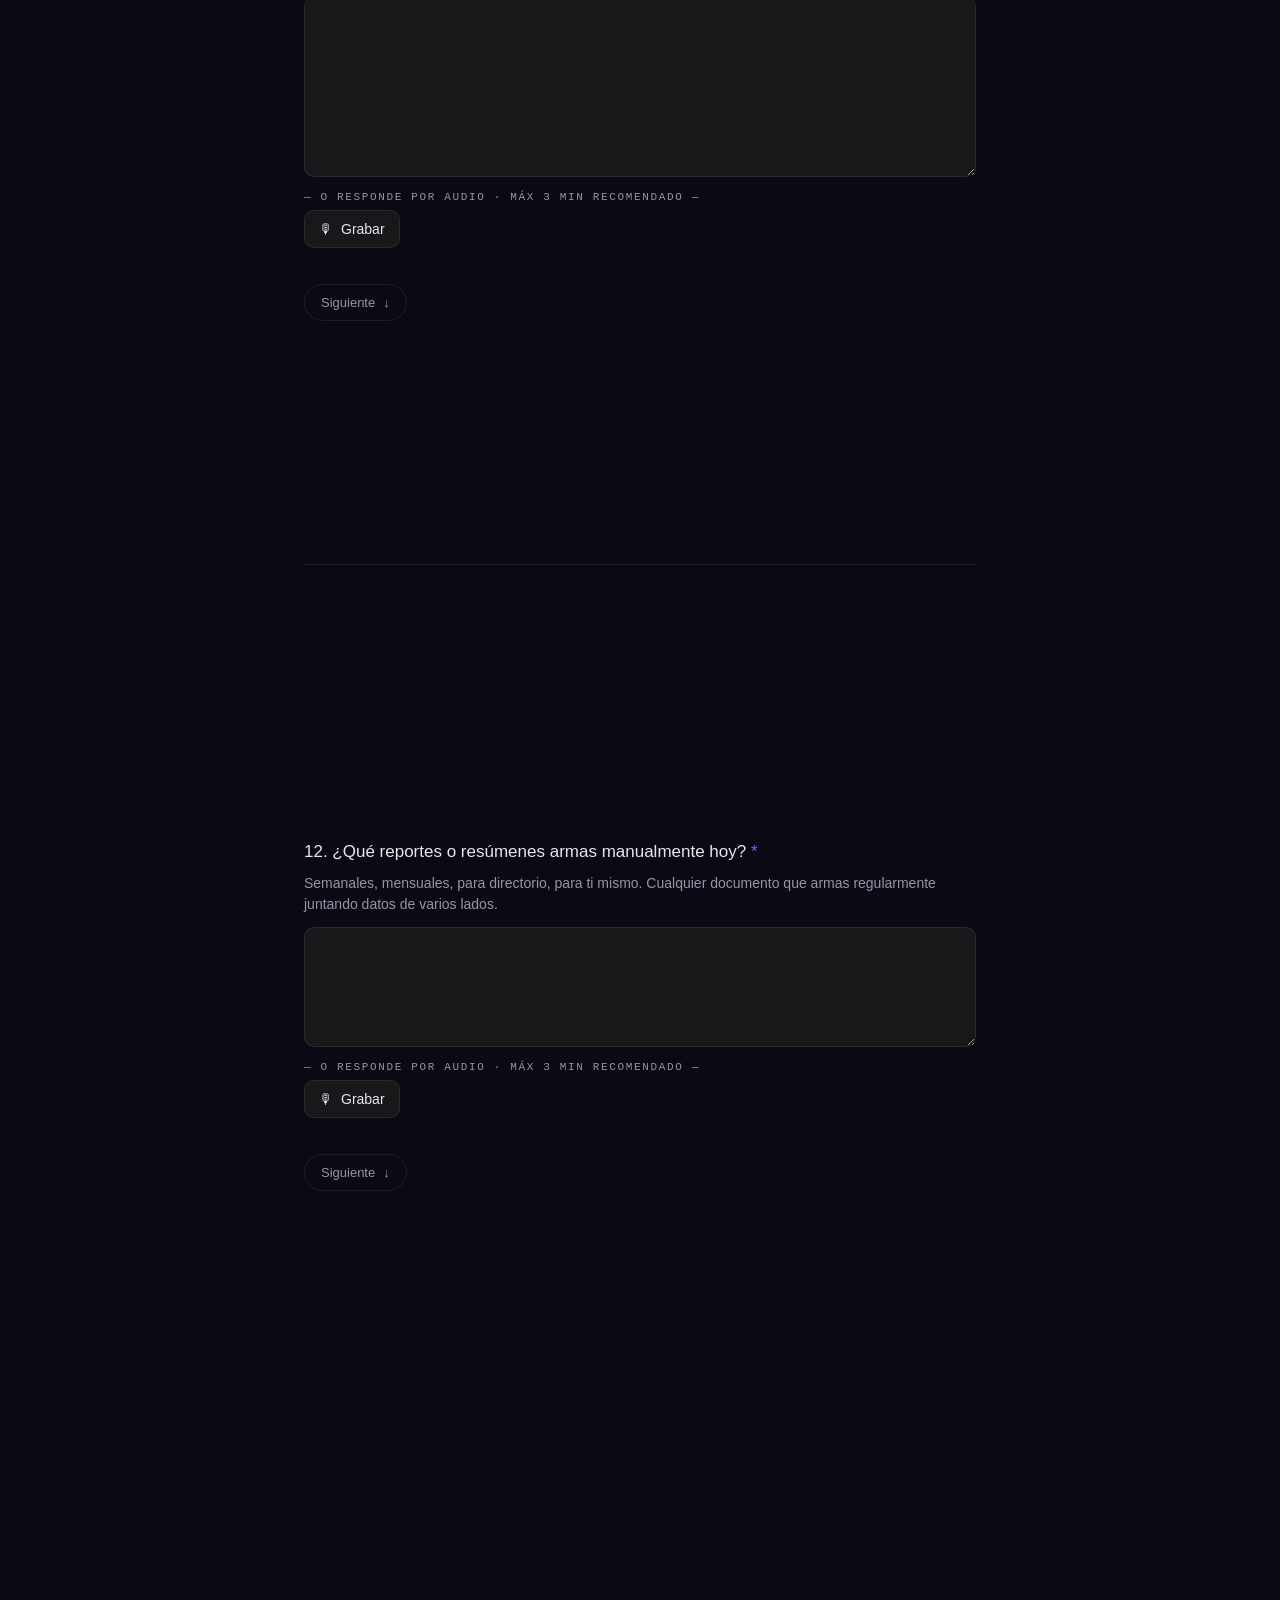
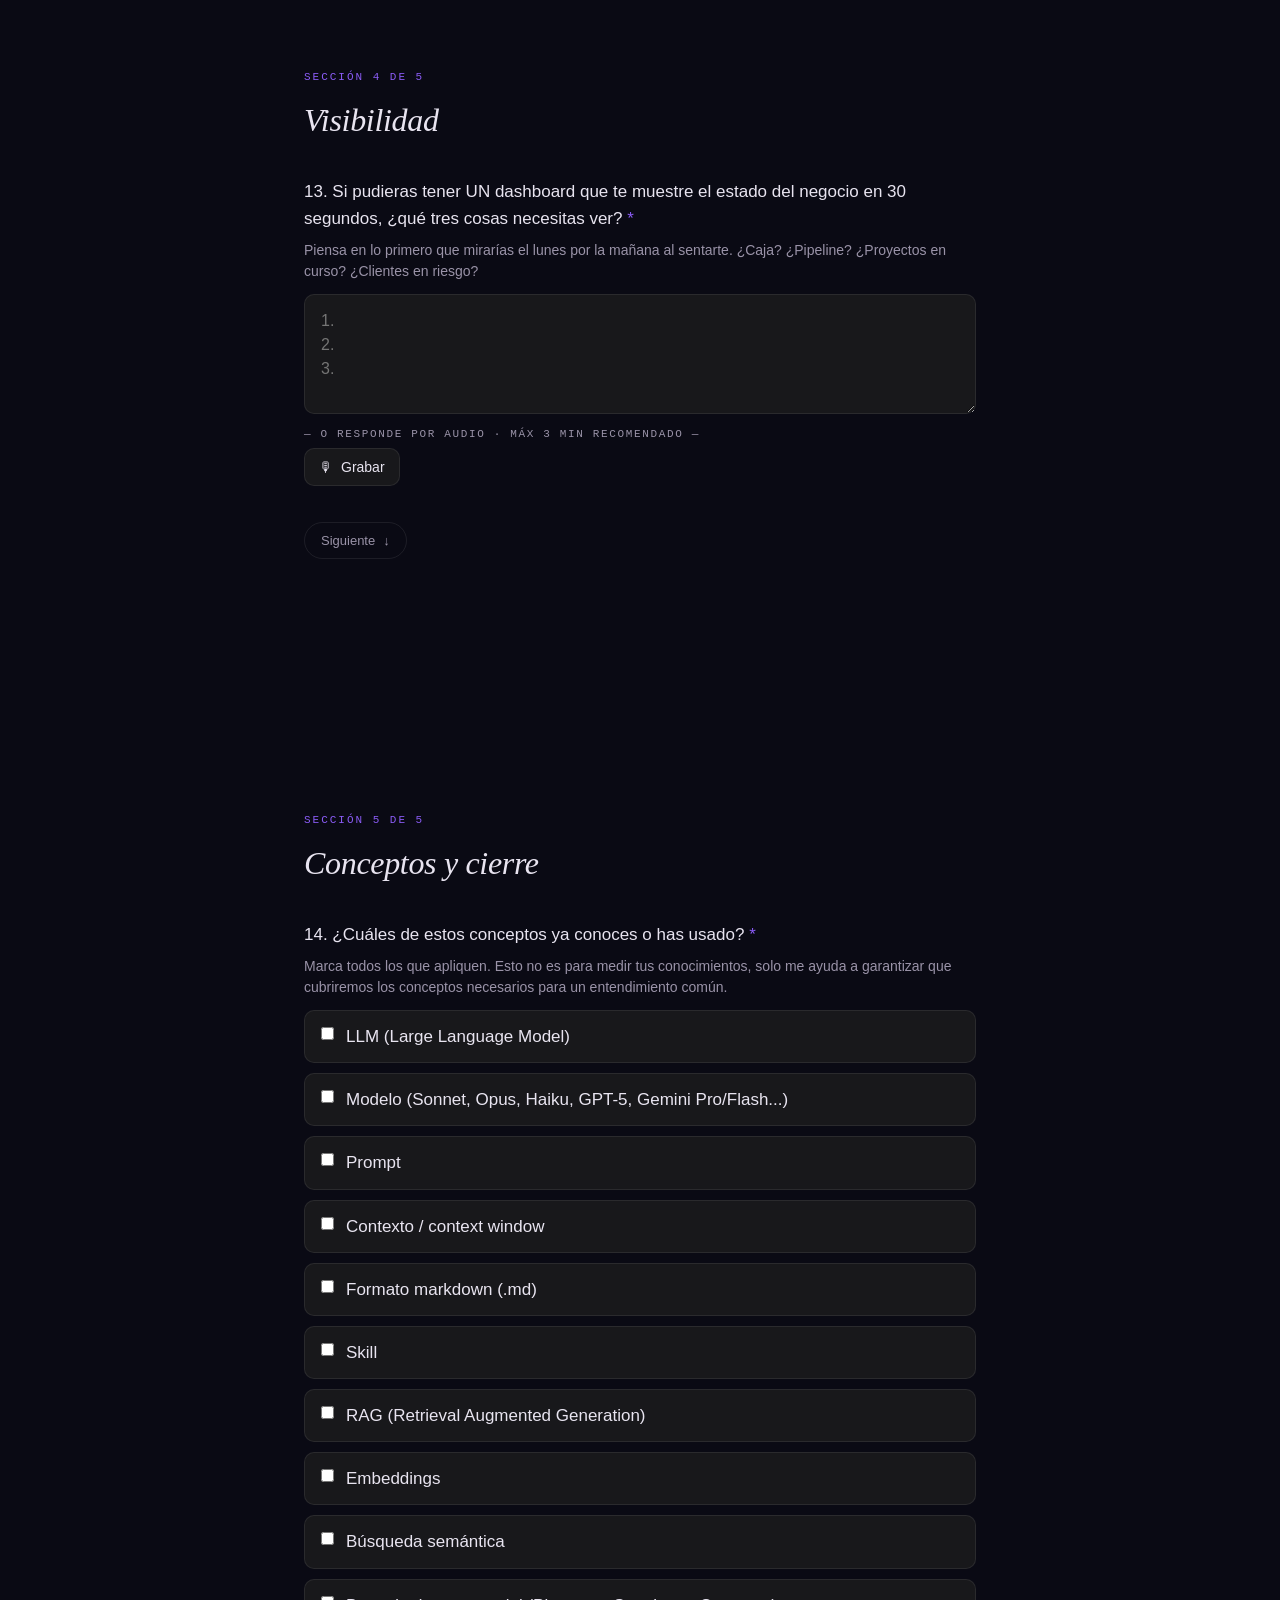
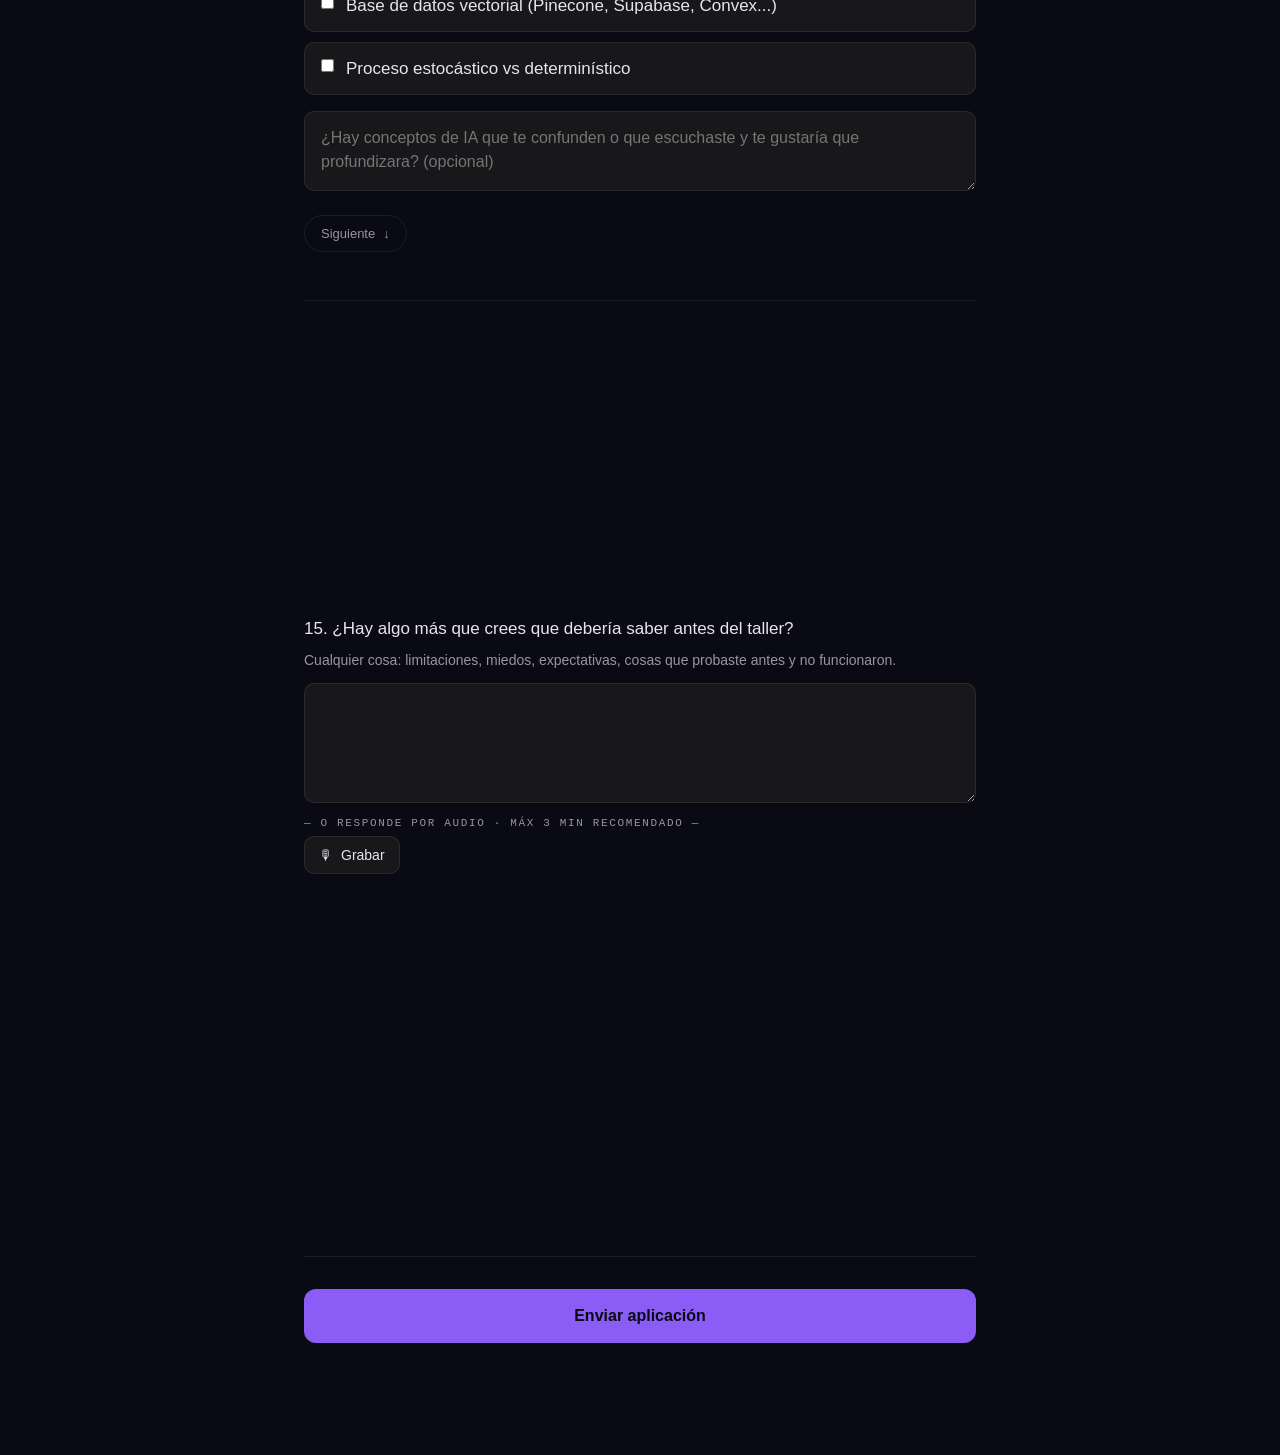
==== commit 91979ca4: "v5: Open Graph + Twitter card meta on landing + chile-1 (logo preview in WhatsApp etc)" ====
--- a/chile-1/index.html
+++ b/chile-1/index.html
@@ -4,6 +4,16 @@
   <meta charset="UTF-8">
   <meta name="viewport" content="width=device-width, initial-scale=1.0">
   <title>Aplicar · Taller Chile · Fiba Labs</title>
+  <meta name="description" content="Inscripción al Taller para Dueños de Negocio · Cohorte 1 · Chile · Fiba Labs.">
+  <meta property="og:type" content="website">
+  <meta property="og:url" content="https://talleres.fibalabs.com/chile-1/">
+  <meta property="og:title" content="Taller Chile · Cohorte 1 · Fiba Labs">
+  <meta property="og:description" content="Inscripción al Taller para Dueños de Negocio. 4 sesiones online, cupos limitados.">
+  <meta property="og:image" content="https://talleres.fibalabs.com/assets/logo.png">
+  <meta name="twitter:card" content="summary_large_image">
+  <meta name="twitter:title" content="Taller Chile · Cohorte 1 · Fiba Labs">
+  <meta name="twitter:description" content="Inscripción al Taller para Dueños de Negocio.">
+  <meta name="twitter:image" content="https://talleres.fibalabs.com/assets/logo.png">
   <link rel="stylesheet" href="../assets/style.css">
 </head>
 <body>
@@ -18,7 +28,7 @@
       <section class="section">
         <div class="field intro-page">
           <a href="../" class="logo-link"><img src="../assets/logo.png" alt="Fiba Labs" class="logo"></a>
-          <p class="section-eyebrow">Cohorte 1 · Chile · v4</p>
+          <p class="section-eyebrow">Cohorte 1 · Chile · v5</p>
           <h1 class="intro-title">Taller Chile · Cohorte 1</h1>
           <p class="intro-lead">Este formulario me ayuda a conocerte un poco más, a ti y a tu negocio, para personalizar el taller a lo que necesitas.</p>
           <p class="intro-meta">15 preguntas · ~10 minutos · puedes responder por texto o por audio</p>
